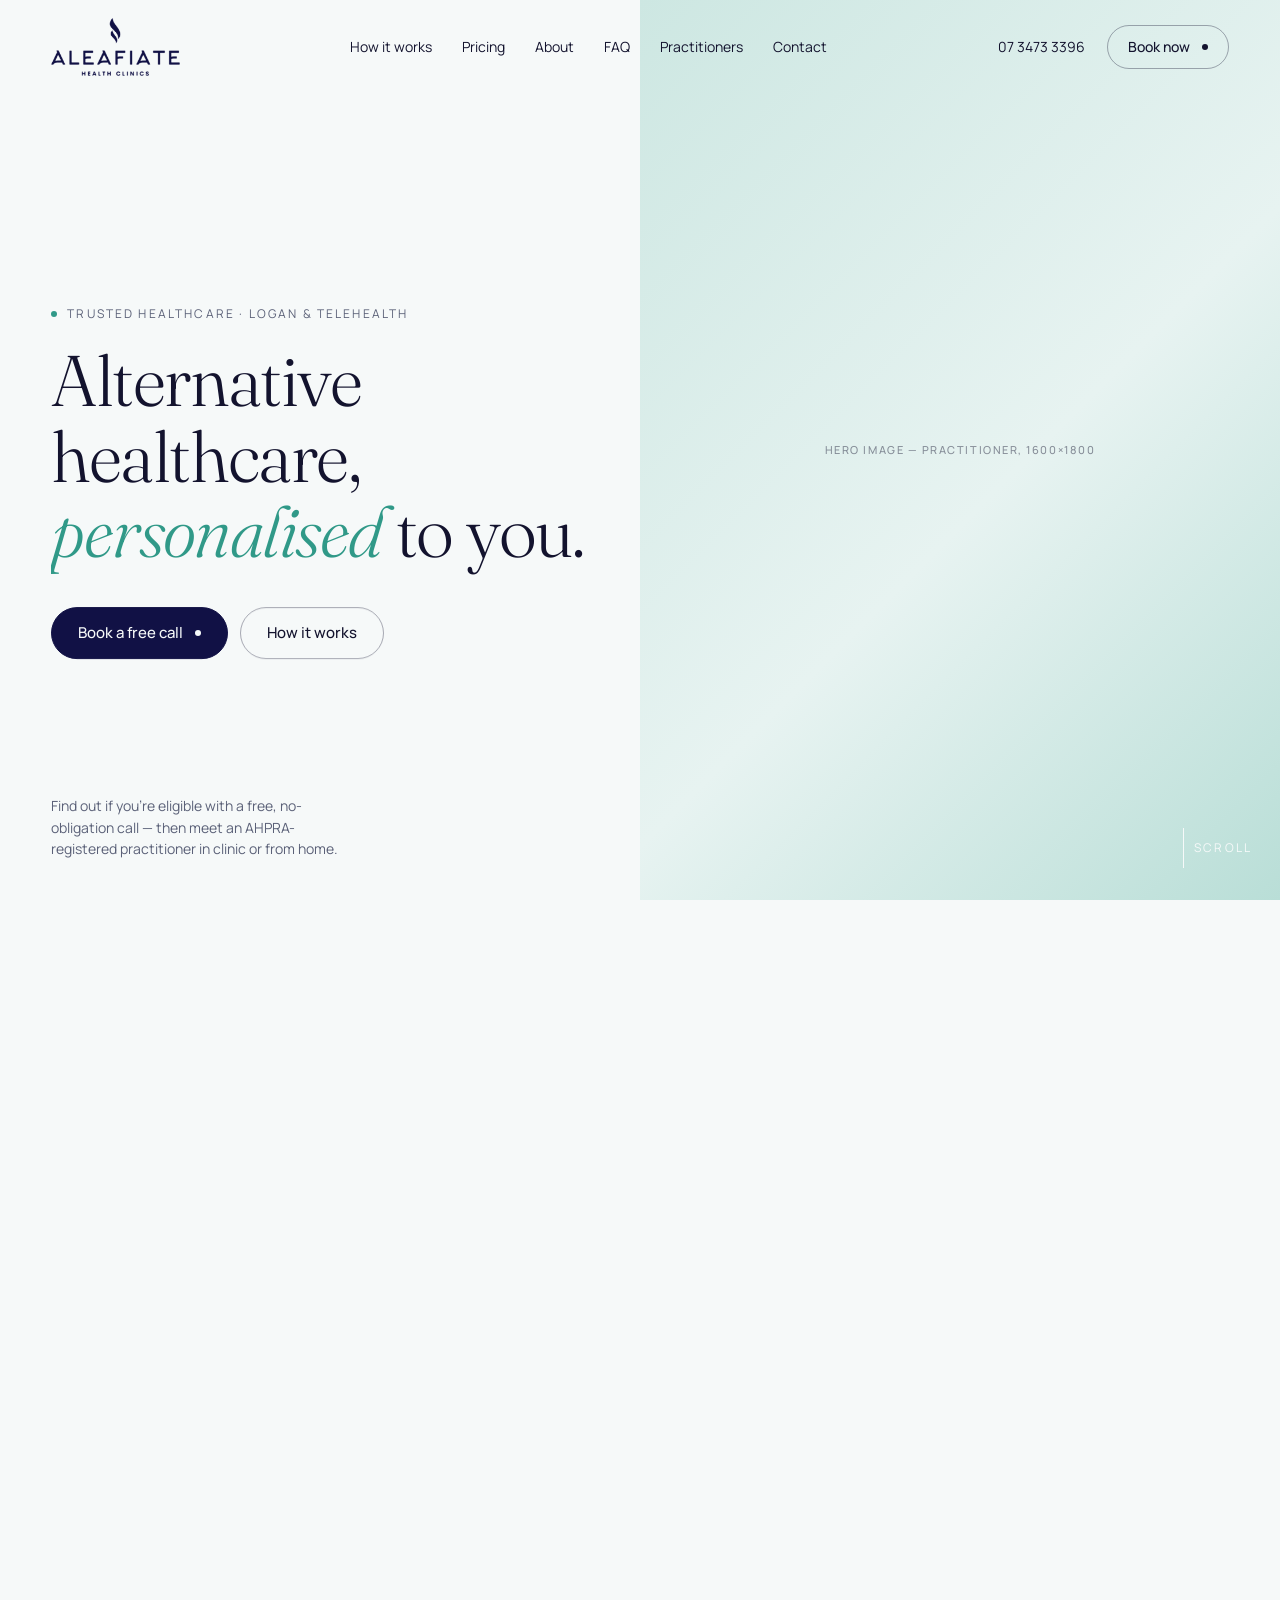
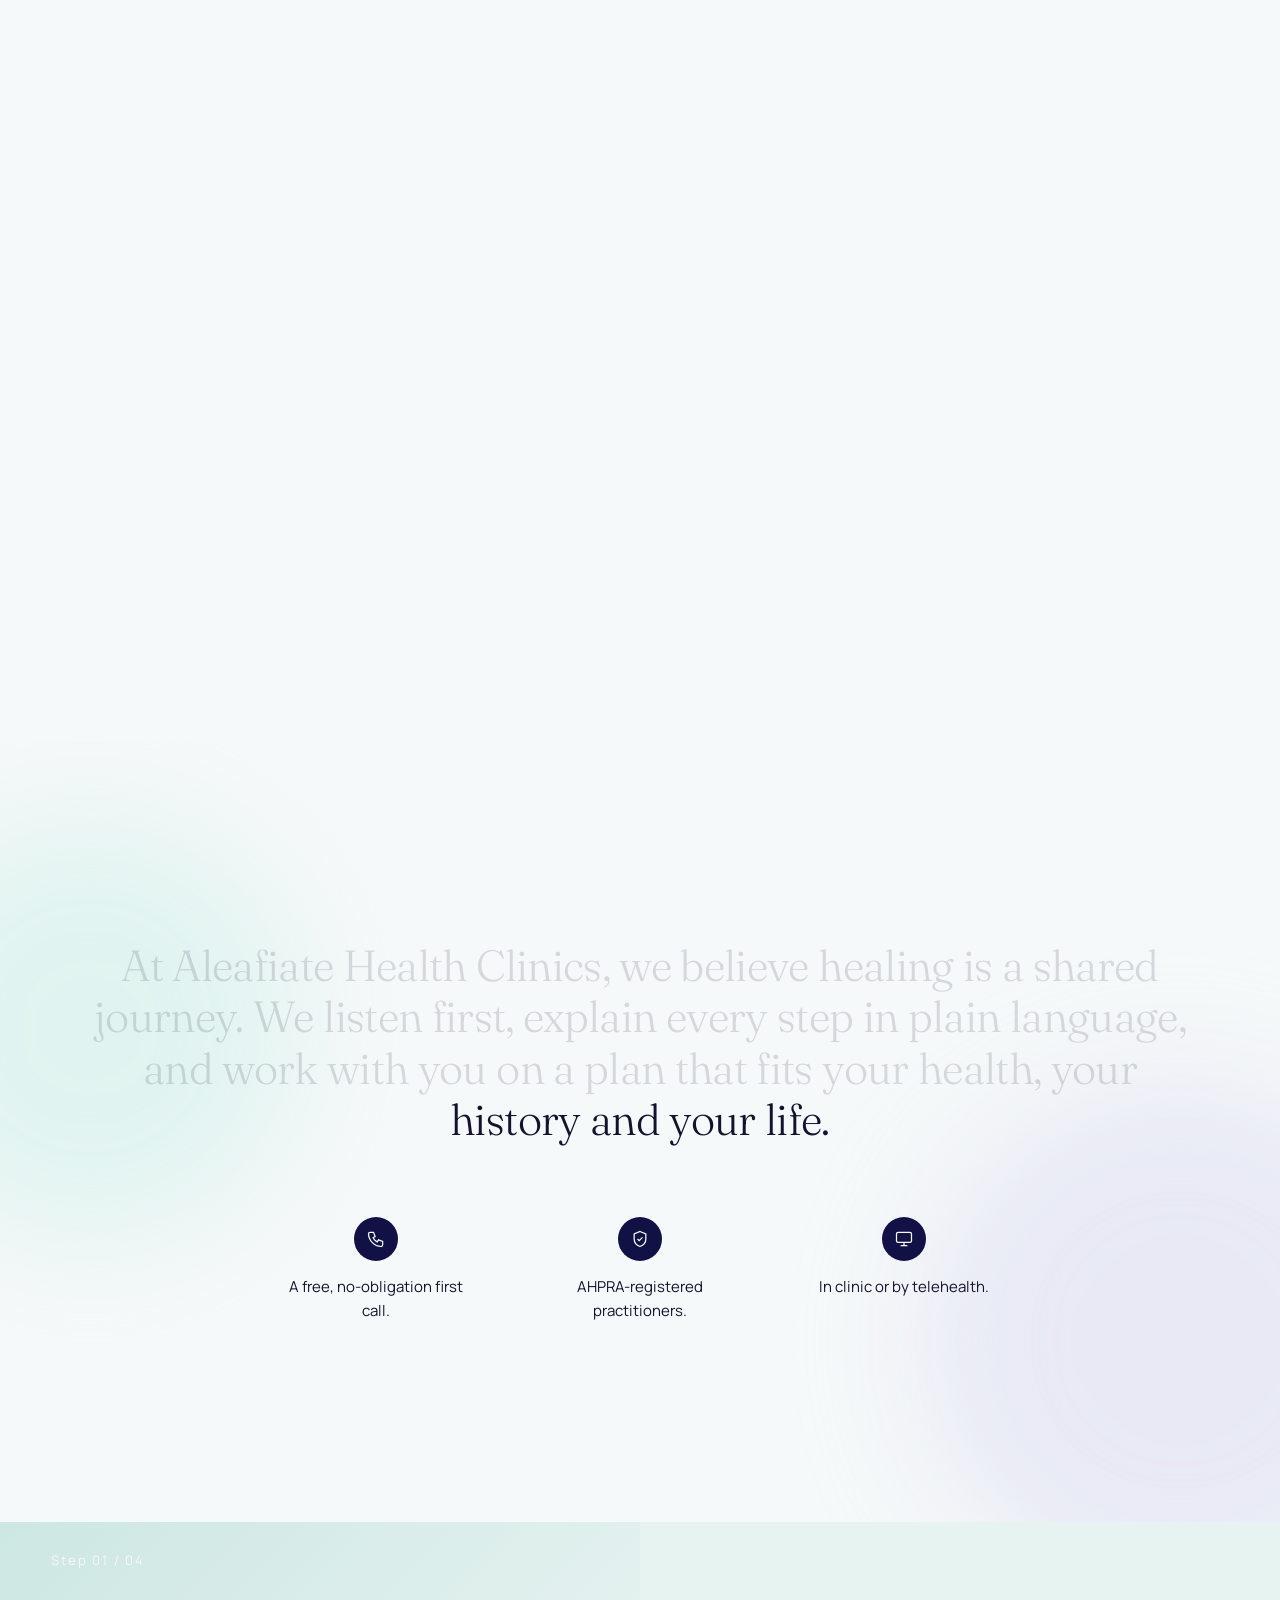
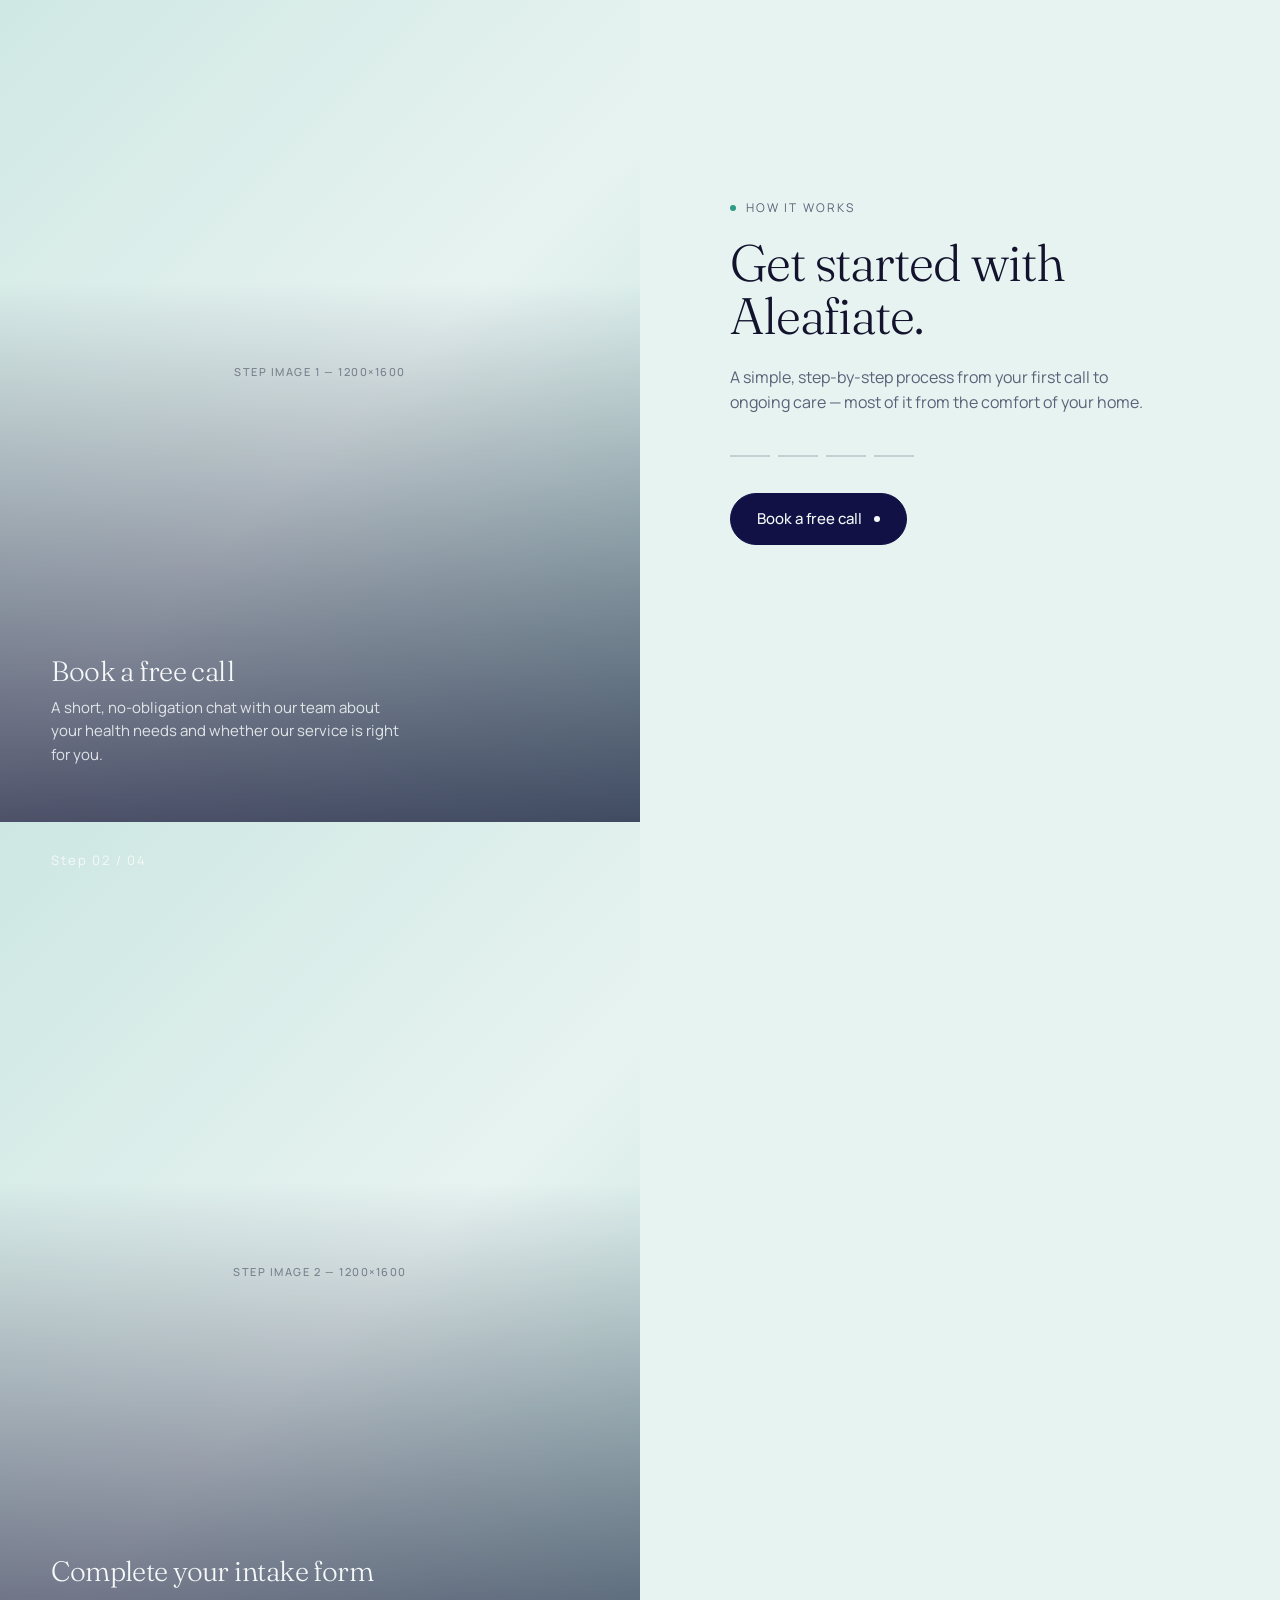
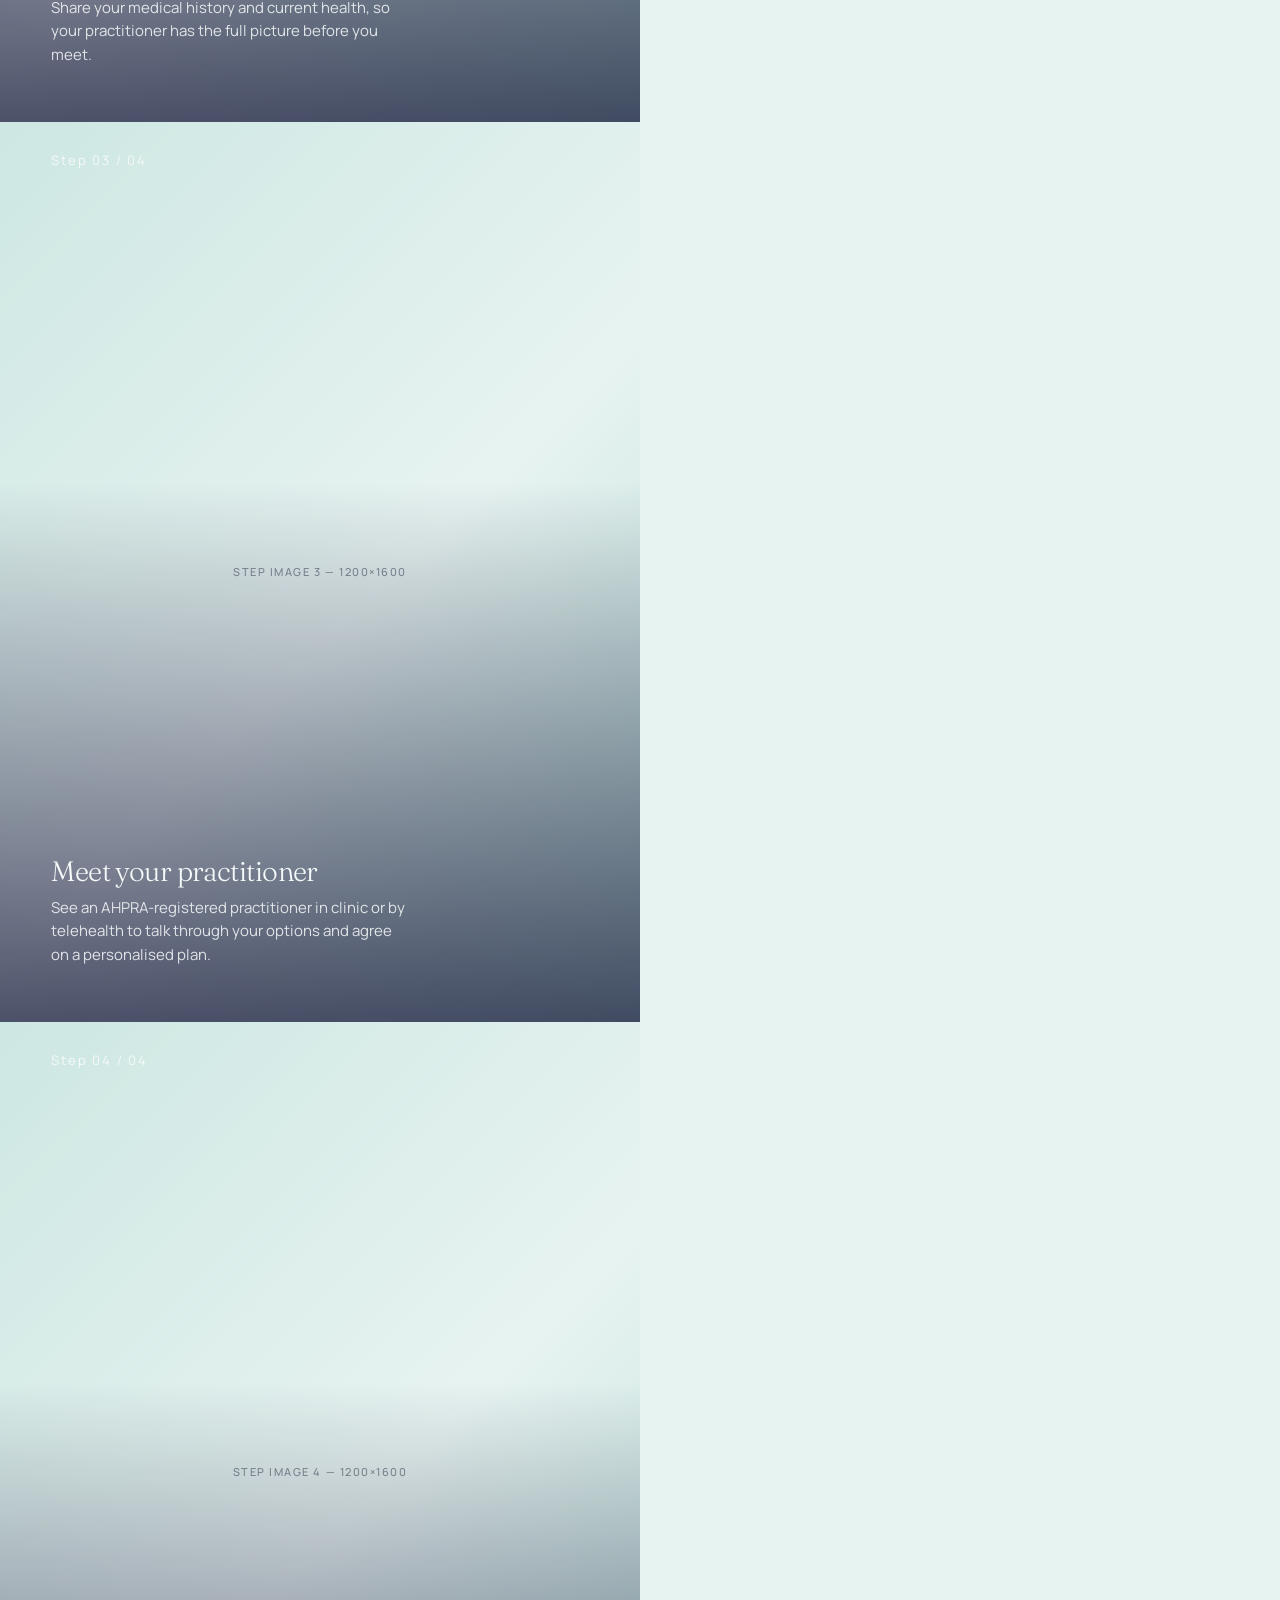
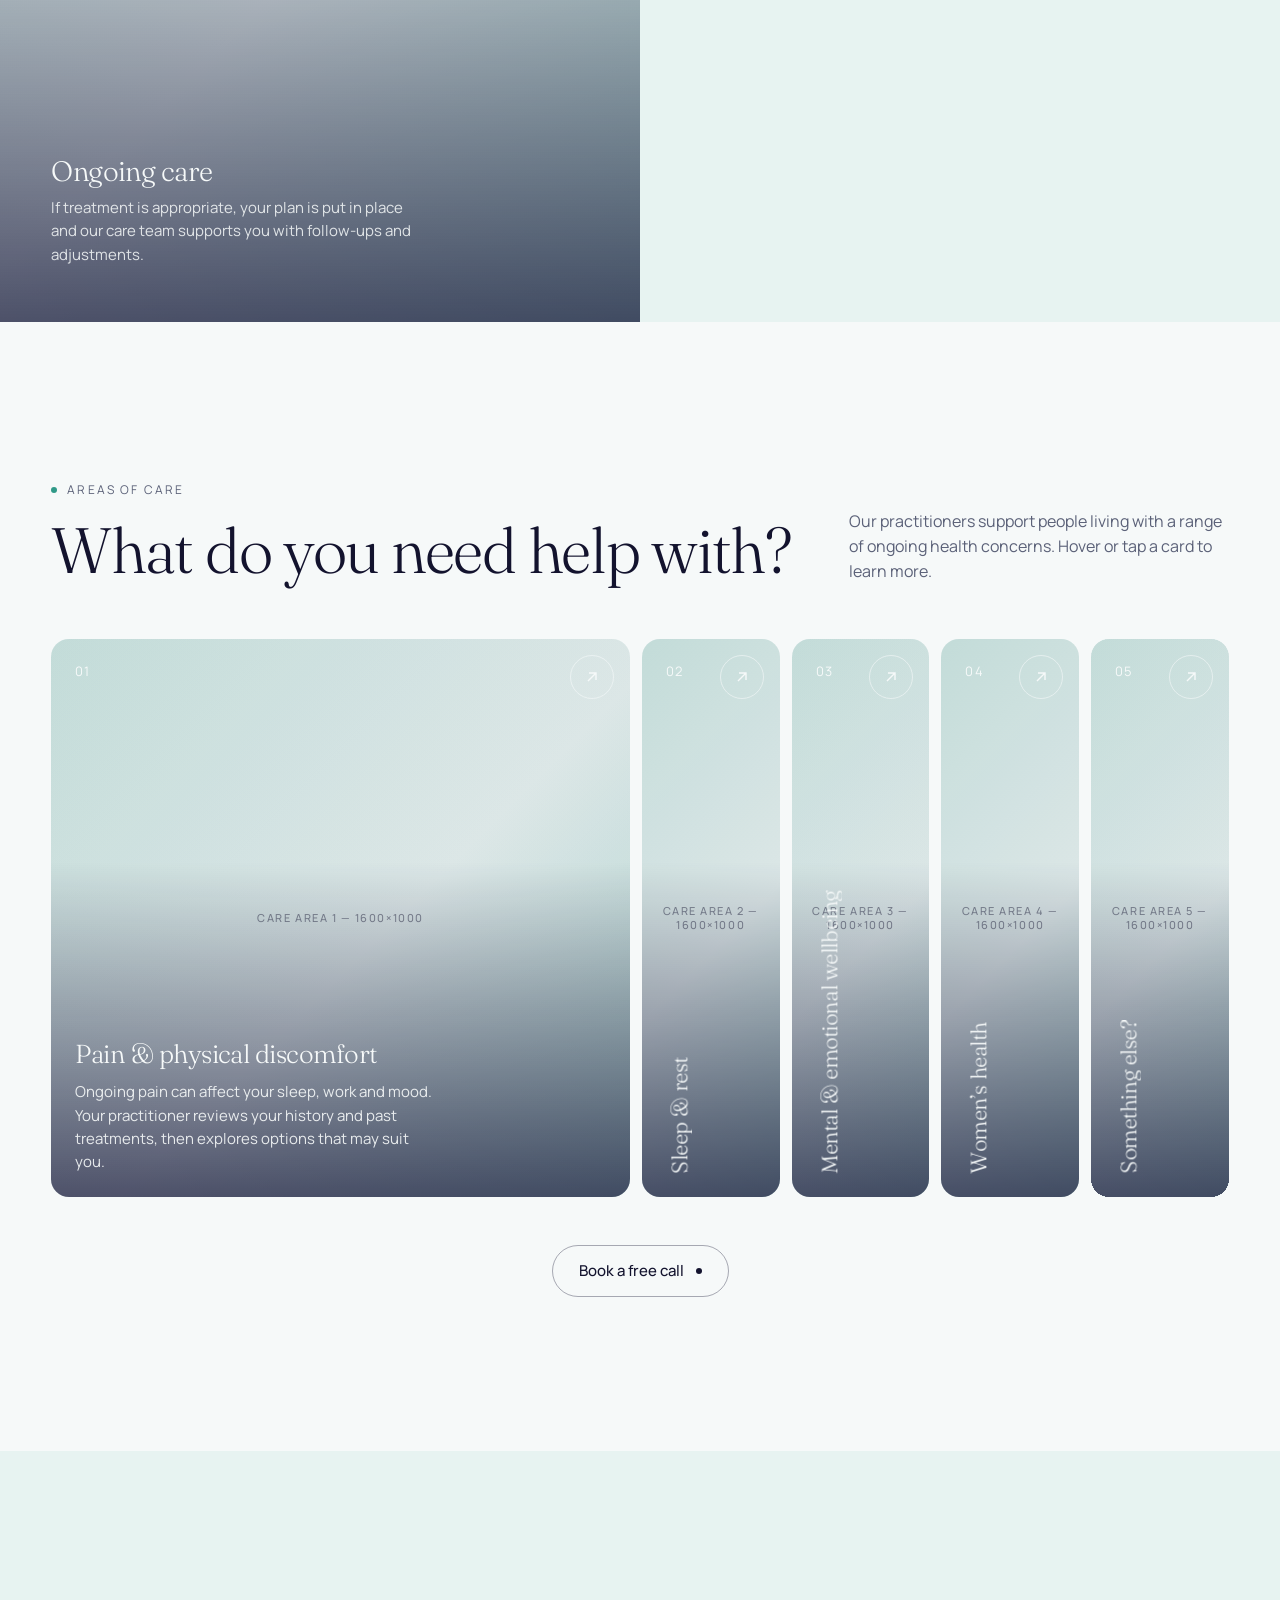
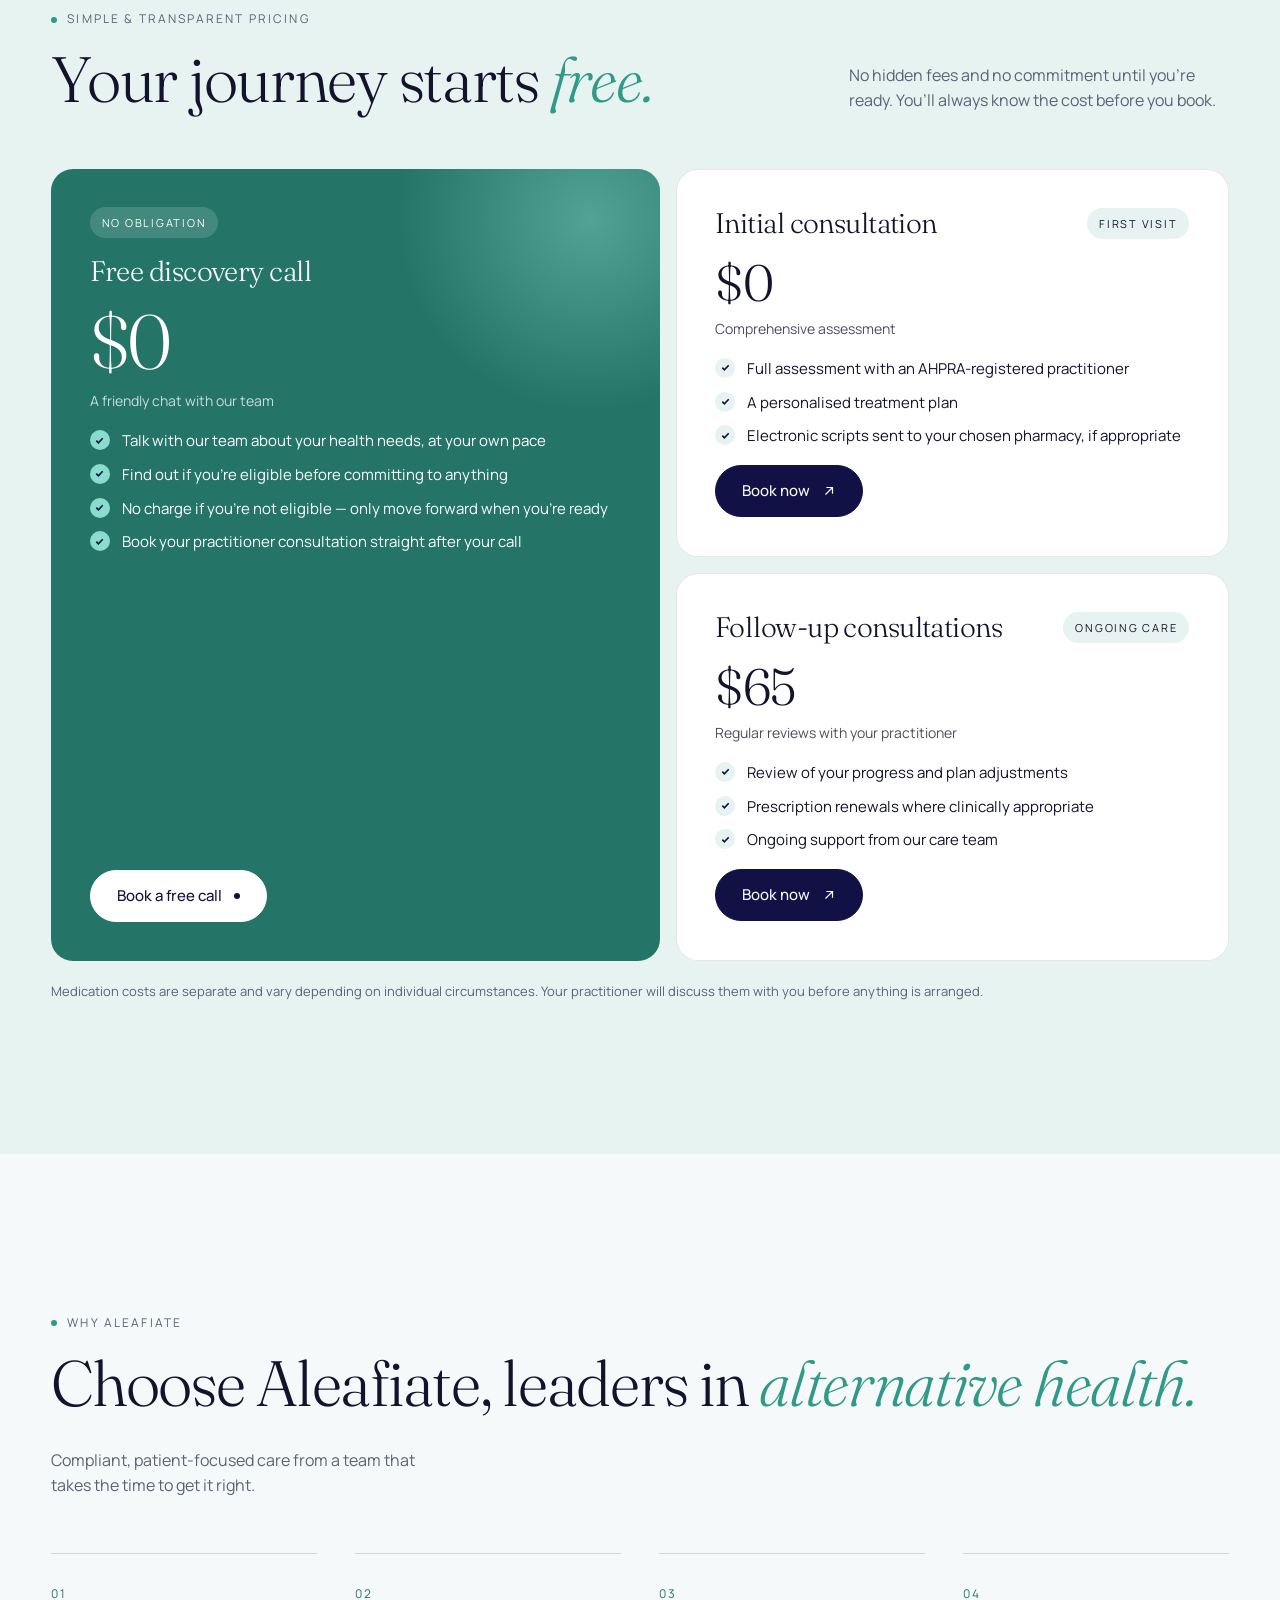
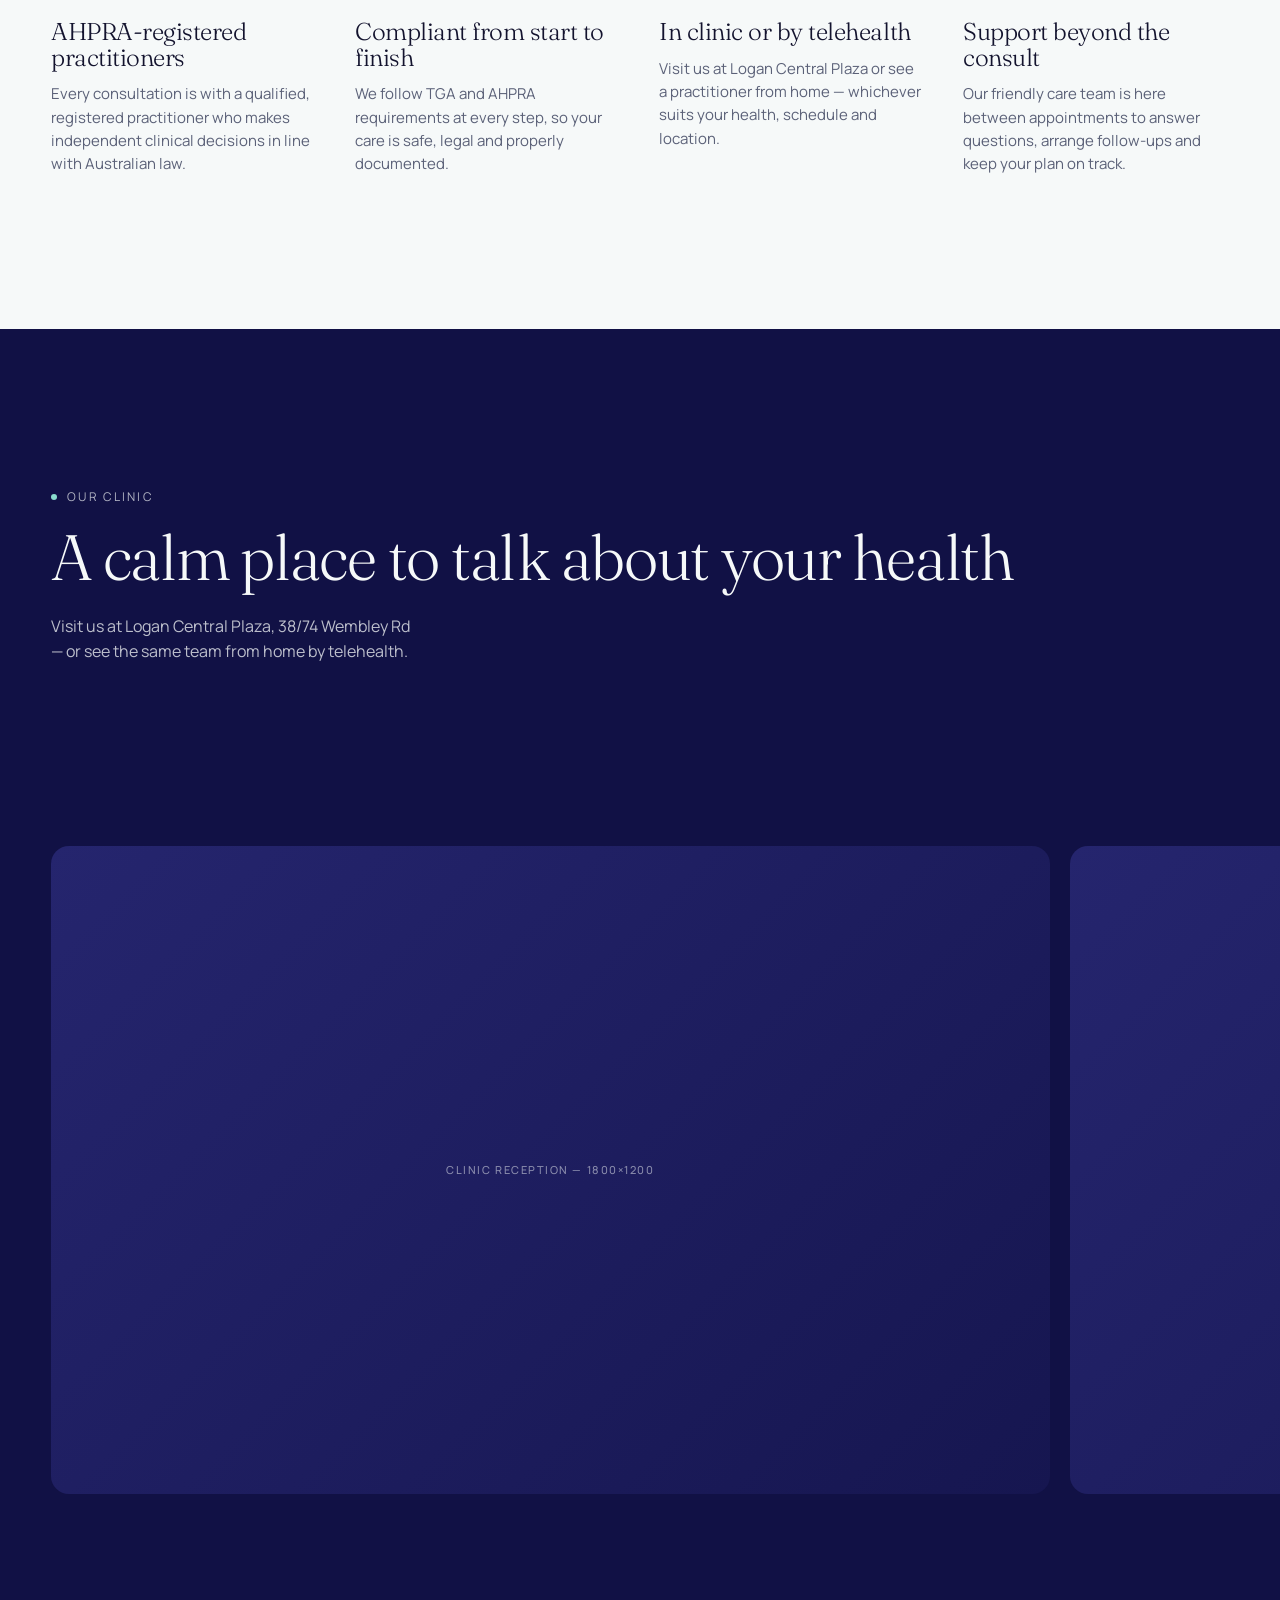
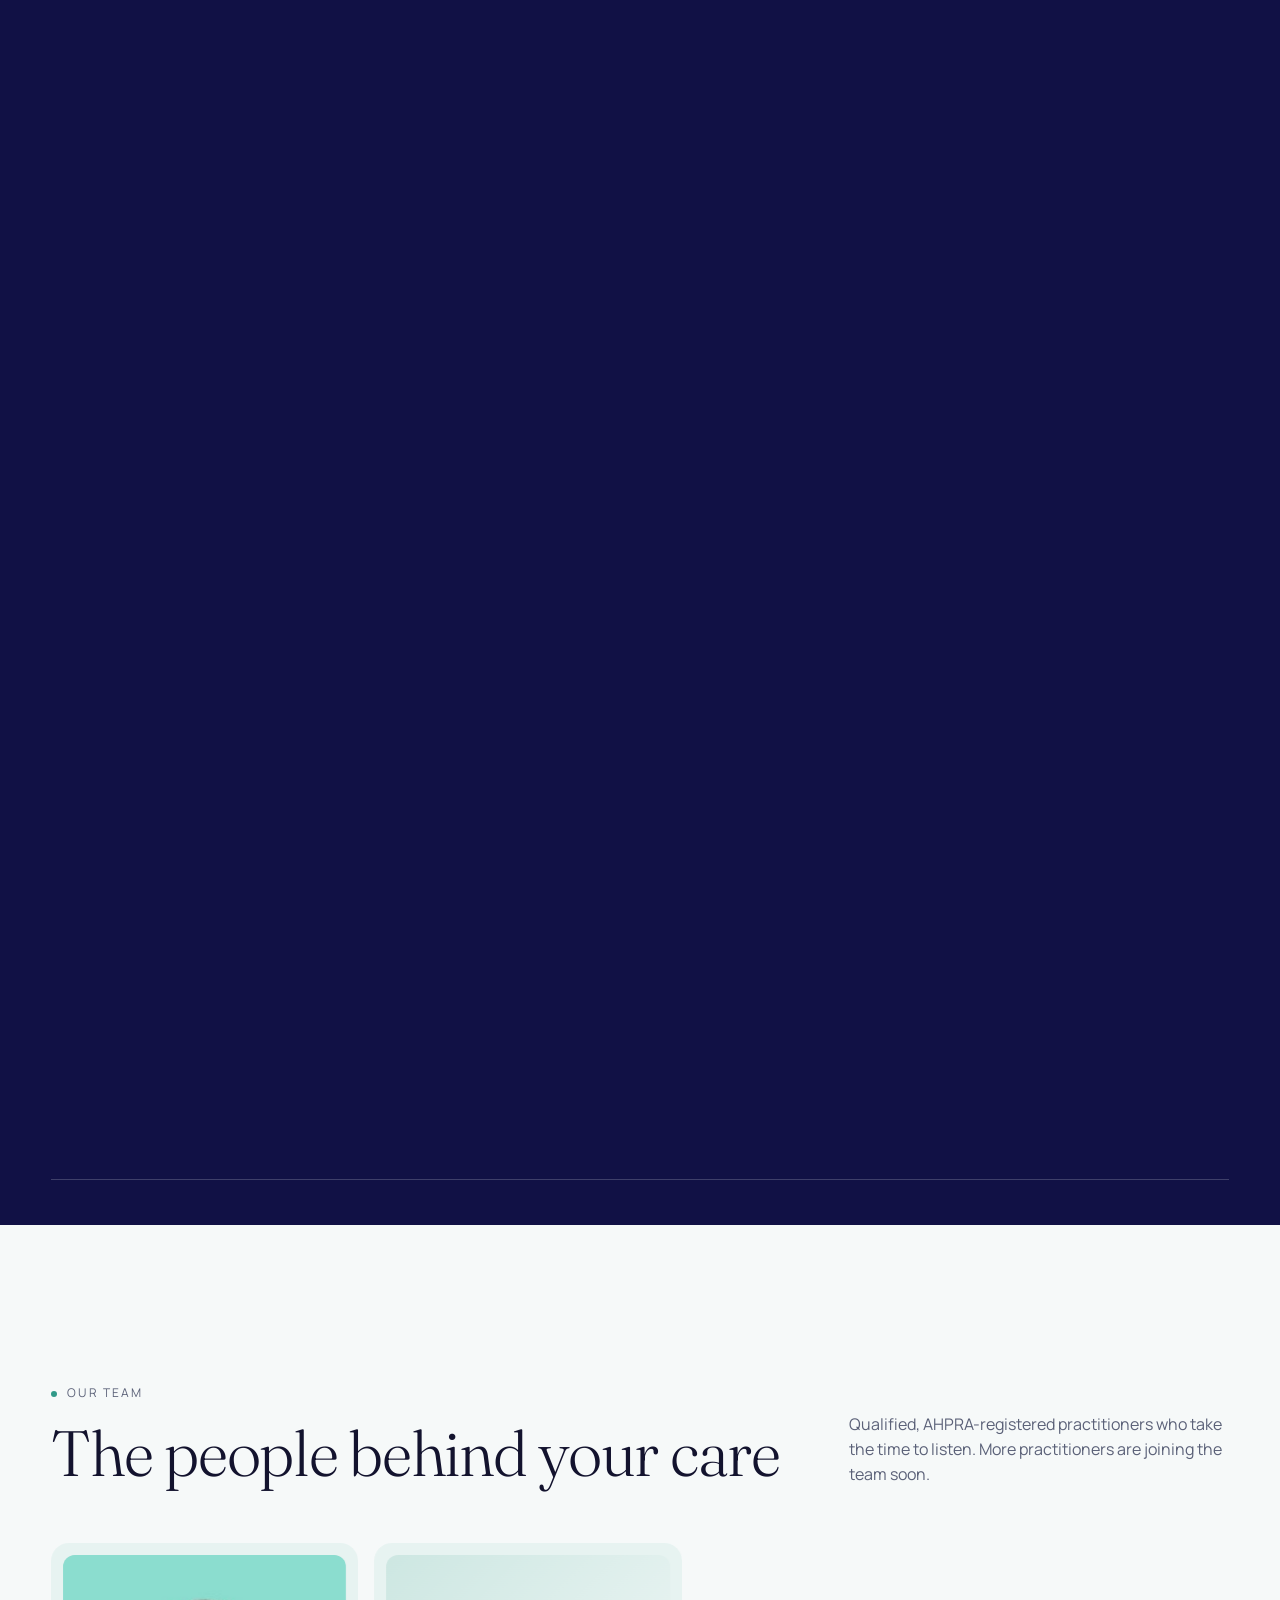
==== index.html @ 318537e9 "Practitioners page: Dr Frank Guerrera and Jeremy Chou - Real profiles with the clinic's bios, creden" ====
<!doctype html>
<html lang="en">
<head>
<meta charset="utf-8">
<meta name="viewport" content="width=device-width, initial-scale=1">
<title>Aleafiate Health Clinics — Alternative healthcare, personalised to you</title>
<meta name="description" content="Aleafiate Health Clinics, Logan Central: consultations with AHPRA-registered practitioners in clinic or by telehealth. Start with a free, no-obligation call on 07 3473 3396.">
<link rel="preconnect" href="https://fonts.googleapis.com">
<link rel="preconnect" href="https://fonts.gstatic.com" crossorigin>
<link href="https://fonts.googleapis.com/css2?family=Fraunces:opsz,wght@9..144,300;9..144,400&family=Manrope:wght@400;500;600&display=swap" rel="stylesheet">
<link rel="stylesheet" href="css/style.css">
</head>
<body>

<!-- ================= NAV ================= -->
<header class="nav" id="nav">
  <a href="index.html" class="logo" aria-label="Aleafiate Health Clinics home"><img src="images/brand/aleafiate-logo.png" alt="Aleafiate Health Clinics" width="180" height="81"></a>
  <nav class="nav__links" aria-label="Main">
    <a href="#how-it-works">How it works</a><a href="#pricing">Pricing</a><a href="about.html">About</a><a href="faq.html">FAQ</a><a href="practitioners.html">Practitioners</a><a href="contact.html">Contact</a>
  </nav>
  <div class="nav__right">
    <a href="tel:+61734733396" class="nav__phone">07 3473 3396</a>
    <a href="contact.html" class="btn btn--ghost" data-roll><span class="btn__fill"></span><span class="btn__label">Book now</span><span class="btn__dot"></span></a>
    <button class="nav__burger" aria-label="Open menu"><span></span><span></span></button>
  </div>
</header>
<div class="mobile-menu"><a href="index.html">Home</a><a href="#how-it-works">How it works</a><a href="#pricing">Pricing</a><a href="about.html">About</a><a href="faq.html">FAQ</a><a href="practitioners.html">Practitioners</a><a href="contact.html">Contact</a></div>

<main>
<!-- ================= 1. HERO — split, expands on scroll ================= -->
<section class="hero" id="hero">
  <div class="hero__content">
    <span class="eyebrow" data-up>Trusted healthcare · Logan &amp; telehealth</span>
    <h1 class="hero__title" data-lines>Alternative healthcare, <em>personalised</em> to you.</h1>
    <div class="hero__actions" data-up>
      <a href="tel:+61734733396" class="btn" data-roll><span class="btn__fill"></span><span class="btn__label">Book a free call</span><span class="btn__dot"></span></a>
      <a href="#how-it-works" class="btn btn--ghost" data-roll data-offset="0"><span class="btn__fill"></span><span class="btn__label">How it works</span></a>
    </div>
    <p class="hero__foot" data-up>Find out if you’re eligible with a free, no-obligation call — then meet an AHPRA-registered practitioner in clinic or from home.</p>
  </div>
  <div class="hero__media" data-hero-media>
    <div class="media" data-label="Hero image — practitioner, 1600×1800"><img src="" alt="" data-hero-img></div>
    <div class="hero__shade" data-hero-shade></div>
    <h2 class="hero__statement"><span data-hero-statement>Care that starts with a conversation.</span></h2>
    <div class="hero__scroll"><i></i>Scroll</div>
  </div>
</section>

<!-- ================= 2. WHY ALEAFIATE — word scrub ================= -->
<section class="intro">
  <div class="intro__orb intro__orb--a" data-speed="-0.2"></div>
  <div class="intro__orb intro__orb--b" data-speed="0.25"></div>
  <div class="container">
    <p class="intro__text" data-scrub-words>At Aleafiate Health Clinics, we believe healing is a shared journey. We listen first, explain every step in plain language, and work with you on a plan that fits your health, your history and your life.</p>
    <div class="intro__features" data-stagger>
      <div><div class="intro__icon"><svg viewBox="0 0 24 24" fill="none" stroke="currentColor" stroke-width="1.5"><path d="M5 4h4l2 5-2.5 1.5a11 11 0 0 0 5 5L15 13l5 2v4a2 2 0 0 1-2 2A16 16 0 0 1 3 6a2 2 0 0 1 2-2z"/></svg></div>A free, no-obligation first call.</div>
      <div><div class="intro__icon"><svg viewBox="0 0 24 24" fill="none" stroke="currentColor" stroke-width="1.5"><path d="M12 3l7 3v6c0 4.5-3 7.5-7 9-4-1.5-7-4.5-7-9V6z"/><path d="M9 12l2 2 4-4"/></svg></div>AHPRA-registered practitioners.</div>
      <div><div class="intro__icon"><svg viewBox="0 0 24 24" fill="none" stroke="currentColor" stroke-width="1.5"><rect x="3" y="4" width="18" height="12" rx="2"/><path d="M8 20h8M12 16v4"/></svg></div>In clinic or by telehealth.</div>
    </div>
  </div>
</section>

<!-- ================= 3. HOW IT WORKS — sticky split ================= -->
<section class="values" id="how-it-works">
  <div>
    <article class="value-card" data-value><span class="value-card__num">Step 01 / 04</span><div class="media" data-label="Step image 1 — 1200×1600"><img src="" alt=""></div><div class="value-card__cap"><h3>Book a free call</h3><p>A short, no-obligation chat with our team about your health needs and whether our service is right for you.</p></div></article>
    <article class="value-card" data-value><span class="value-card__num">Step 02 / 04</span><div class="media" data-label="Step image 2 — 1200×1600"><img src="" alt=""></div><div class="value-card__cap"><h3>Complete your intake form</h3><p>Share your medical history and current health, so your practitioner has the full picture before you meet.</p></div></article>
    <article class="value-card" data-value><span class="value-card__num">Step 03 / 04</span><div class="media" data-label="Step image 3 — 1200×1600"><img src="" alt=""></div><div class="value-card__cap"><h3>Meet your practitioner</h3><p>See an AHPRA-registered practitioner in clinic or by telehealth to talk through your options and agree on a personalised plan.</p></div></article>
    <article class="value-card" data-value><span class="value-card__num">Step 04 / 04</span><div class="media" data-label="Step image 4 — 1200×1600"><img src="" alt=""></div><div class="value-card__cap"><h3>Ongoing care</h3><p>If treatment is appropriate, your plan is put in place and our care team supports you with follow-ups and adjustments.</p></div></article>
  </div>
  <div class="values__sticky">
    <span class="eyebrow">How it works</span>
    <h2 data-words>Get started with Aleafiate.</h2>
    <p data-up>A simple, step-by-step process from your first call to ongoing care — most of it from the comfort of your home.</p>
    <div class="values__progress"><span><i></i></span><span><i></i></span><span><i></i></span><span><i></i></span></div>
    <div data-up style="margin-top:36px"><a href="tel:+61734733396" class="btn" data-roll><span class="btn__fill"></span><span class="btn__label">Book a free call</span><span class="btn__dot"></span></a></div>
  </div>
</section>

<!-- ================= 4. AREAS OF CARE — expanding cards ================= -->
<section class="section" id="help">
  <div class="container">
    <div class="section__head">
      <div><span class="eyebrow">Areas of care</span><h2 data-words>What do you need help with?</h2></div>
      <p data-up>Our practitioners support people living with a range of ongoing health concerns. Hover or tap a card to learn more.</p>
    </div>
    <div class="treatments__row" data-stagger>
      <article class="t-card is-active" data-hover>
        <div class="media" data-label="Care area 1 — 1600×1000"><img src="" alt=""></div>
        <span class="t-card__num">01</span>
        <span class="arrow-swap"><svg viewBox="0 0 16 16" fill="none" stroke="currentColor" stroke-width="1.4"><path d="M4 12L12 4M5 4h7v7"/></svg><svg viewBox="0 0 16 16" fill="none" stroke="currentColor" stroke-width="1.4"><path d="M4 12L12 4M5 4h7v7"/></svg></span>
        <div class="t-card__body"><h3 class="t-card__title"><span data-roll-text>Pain &amp; physical discomfort</span></h3><p class="t-card__desc">Ongoing pain can affect your sleep, work and mood. Your practitioner reviews your history and past treatments, then explores options that may suit you.</p></div>
      </article>
      <article class="t-card" data-hover>
        <div class="media" data-label="Care area 2 — 1600×1000"><img src="" alt=""></div>
        <span class="t-card__num">02</span>
        <span class="arrow-swap"><svg viewBox="0 0 16 16" fill="none" stroke="currentColor" stroke-width="1.4"><path d="M4 12L12 4M5 4h7v7"/></svg><svg viewBox="0 0 16 16" fill="none" stroke="currentColor" stroke-width="1.4"><path d="M4 12L12 4M5 4h7v7"/></svg></span>
        <div class="t-card__body"><h3 class="t-card__title"><span data-roll-text>Sleep &amp; rest</span></h3><p class="t-card__desc">Trouble falling or staying asleep takes a toll on everything else. We look at the full picture — health, habits and stress — before recommending anything.</p></div>
      </article>
      <article class="t-card" data-hover>
        <div class="media" data-label="Care area 3 — 1600×1000"><img src="" alt=""></div>
        <span class="t-card__num">03</span>
        <span class="arrow-swap"><svg viewBox="0 0 16 16" fill="none" stroke="currentColor" stroke-width="1.4"><path d="M4 12L12 4M5 4h7v7"/></svg><svg viewBox="0 0 16 16" fill="none" stroke="currentColor" stroke-width="1.4"><path d="M4 12L12 4M5 4h7v7"/></svg></span>
        <div class="t-card__body"><h3 class="t-card__title"><span data-roll-text>Mental &amp; emotional wellbeing</span></h3><p class="t-card__desc">Living with stress, anxiety or low mood? We offer a calm, non-judgemental space to talk through your experience and your options.</p></div>
      </article>
      <article class="t-card" data-hover>
        <div class="media" data-label="Care area 4 — 1600×1000"><img src="" alt=""></div>
        <span class="t-card__num">04</span>
        <span class="arrow-swap"><svg viewBox="0 0 16 16" fill="none" stroke="currentColor" stroke-width="1.4"><path d="M4 12L12 4M5 4h7v7"/></svg><svg viewBox="0 0 16 16" fill="none" stroke="currentColor" stroke-width="1.4"><path d="M4 12L12 4M5 4h7v7"/></svg></span>
        <div class="t-card__body"><h3 class="t-card__title"><span data-roll-text>Women’s health</span></h3><p class="t-card__desc">From menstrual pain to menopause, we take women’s health concerns seriously and plan care around your body and your stage of life.</p></div>
      </article>
      <article class="t-card" data-hover>
        <div class="media" data-label="Care area 5 — 1600×1000"><img src="" alt=""></div>
        <span class="t-card__num">05</span>
        <span class="arrow-swap"><svg viewBox="0 0 16 16" fill="none" stroke="currentColor" stroke-width="1.4"><path d="M4 12L12 4M5 4h7v7"/></svg><svg viewBox="0 0 16 16" fill="none" stroke="currentColor" stroke-width="1.4"><path d="M4 12L12 4M5 4h7v7"/></svg></span>
        <div class="t-card__body"><h3 class="t-card__title"><span data-roll-text>Something else?</span></h3><p class="t-card__desc">Not sure whether we can help? Book a free call and our team will talk it through with you — there’s no obligation.</p></div>
      </article>
    </div>
    <div class="btn-row"><a href="tel:+61734733396" class="btn btn--ghost" data-roll><span class="btn__fill"></span><span class="btn__label">Book a free call</span><span class="btn__dot"></span></a></div>
  </div>
</section>

<!-- ================= 5. PRICING ================= -->
<section class="section" id="pricing" style="background:var(--sand)">
  <div class="container">
    <div class="section__head">
      <div><span class="eyebrow">Simple &amp; transparent pricing</span><h2 data-words>Your journey starts <em style="font-style:italic;color:var(--moss-2)">free.</em></h2></div>
      <p data-up>No hidden fees and no commitment until you’re ready. You’ll always know the cost before you book.</p>
    </div>
    <div class="pricing" data-stagger>
      <article class="plan plan--feature">
        <span class="plan__orb" aria-hidden="true"></span>
        <span class="plan__tag">No obligation</span>
        <h3>Free discovery call</h3>
        <div class="plan__price">$0</div>
        <p class="plan__meta">A friendly chat with our team</p>
        <ul>
          <li>Talk with our team about your health needs, at your own pace</li>
          <li>Find out if you’re eligible before committing to anything</li>
          <li>No charge if you’re not eligible — only move forward when you’re ready</li>
          <li>Book your practitioner consultation straight after your call</li>
        </ul>
        <a href="tel:+61734733396" class="btn" data-roll><span class="btn__fill"></span><span class="btn__label">Book a free call</span><span class="btn__dot"></span></a>
      </article>
      <article class="plan">
        <div class="plan__head"><h3>Initial consultation</h3><span class="plan__tag">First visit</span></div>
        <div class="plan__price">$0</div>
        <p class="plan__meta">Comprehensive assessment</p>
        <ul>
          <li>Full assessment with an AHPRA-registered practitioner</li>
          <li>A personalised treatment plan</li>
          <li>Electronic scripts sent to your chosen pharmacy, if appropriate</li>
        </ul>
        <a href="contact.html" class="btn" data-roll><span class="btn__fill"></span><span class="btn__label">Book now</span><svg class="btn__arrow" viewBox="0 0 16 16" fill="none" stroke="currentColor" stroke-width="1.4"><path d="M4 12L12 4M5 4h7v7"/></svg></a>
      </article>
      <article class="plan">
        <div class="plan__head"><h3>Follow-up consultations</h3><span class="plan__tag">Ongoing care</span></div>
        <div class="plan__price">$<span data-count="65">65</span></div>
        <p class="plan__meta">Regular reviews with your practitioner</p>
        <ul>
          <li>Review of your progress and plan adjustments</li>
          <li>Prescription renewals where clinically appropriate</li>
          <li>Ongoing support from our care team</li>
        </ul>
        <a href="contact.html" class="btn" data-roll><span class="btn__fill"></span><span class="btn__label">Book now</span><svg class="btn__arrow" viewBox="0 0 16 16" fill="none" stroke="currentColor" stroke-width="1.4"><path d="M4 12L12 4M5 4h7v7"/></svg></a>
      </article>
    </div>
    <p class="pricing__note" data-up>Medication costs are separate and vary depending on individual circumstances. Your practitioner will discuss them with you before anything is arranged.</p>
  </div>
</section>

<!-- ================= 6. WHY CHOOSE ALEAFIATE ================= -->
<section class="section">
  <div class="container">
    <div class="section__head">
      <div><span class="eyebrow">Why Aleafiate</span><h2 data-words>Choose Aleafiate, leaders in <em style="font-style:italic;color:var(--moss-2)">alternative health.</em></h2></div>
      <p data-up>Compliant, patient-focused care from a team that takes the time to get it right.</p>
    </div>
    <div class="reasons" data-stagger><div class="reason"><span>01</span><h3>AHPRA-registered practitioners</h3><p>Every consultation is with a qualified, registered practitioner who makes independent clinical decisions in line with Australian law.</p></div><div class="reason"><span>02</span><h3>Compliant from start to finish</h3><p>We follow TGA and AHPRA requirements at every step, so your care is safe, legal and properly documented.</p></div><div class="reason"><span>03</span><h3>In clinic or by telehealth</h3><p>Visit us at Logan Central Plaza or see a practitioner from home — whichever suits your health, schedule and location.</p></div><div class="reason"><span>04</span><h3>Support beyond the consult</h3><p>Our friendly care team is here between appointments to answer questions, arrange follow-ups and keep your plan on track.</p></div></div>
  </div>
</section>

<!-- ================= 7. THE CLINIC — horizontal, last image zooms ================= -->
<section class="space">
  <div class="container space__head">
    <div><span class="eyebrow">Our clinic</span><h2 data-words>A calm place to talk about your health</h2></div>
    <p data-up>Visit us at Logan Central Plaza, 38/74 Wembley Rd — or see the same team from home by telehealth.</p>
  </div>
  <div class="space__pin">
    <div class="space__track" data-h-track>
      <div class="space__item"><div class="media media--dark" data-label="Clinic reception — 1800×1200"><img src="" alt=""></div></div>
      <div class="space__item"><div class="media media--dark" data-label="Consultation room — 1800×1200"><img src="" alt=""></div></div>
      <div class="space__item"><div class="media media--dark" data-label="Telehealth consult — 1800×1200"><img src="" alt=""></div></div>
      <div class="space__item space__item--final">
        <div class="media media--dark" data-label="Clinic wide shot — 2400×1600"><img src="" alt=""></div>
        <div class="space__overlay"></div>
        <h3 class="space__quote"><span data-space-quote>Leading the way in holistic healthcare in Australia.</span></h3>
      </div>
    </div>
    <div class="space__bar"><i data-h-bar></i></div>
  </div>
</section>

<!-- ================= 8. PRACTITIONERS — draggable ================= -->
<section class="section team">
  <div class="container">
    <div class="section__head">
      <div><span class="eyebrow">Our team</span><h2 data-words>The people behind your care</h2></div>
      <p data-up>Qualified, AHPRA-registered practitioners who take the time to listen. More practitioners are joining the team soon.</p>
    </div>
  </div>
  <div class="team__viewport" data-team-viewport>
    <div class="team__track" data-team-track>
      <a href="practitioners.html" class="member" data-hover><div class="media" data-label="Dr Frank Guerrera"><img src="images/team/dr-frank-guerrera.jpg" alt="Portrait of Dr Frank Guerrera"></div><div class="member__meta"><div><h3><span data-roll-text>Dr Frank Guerrera</span></h3><p>General Practitioner · MBBS FRACGP</p></div><span class="member__dot"></span></div></a>
      <a href="practitioners.html" class="member" data-hover><div class="media" data-label="Jeremy Chou — portrait 900×1200"><img src="" alt=""></div><div class="member__meta"><div><h3><span data-roll-text>Jeremy Chou</span></h3><p>Nurse Practitioner · NP MMH BN BPsychSc</p></div><span class="member__dot"></span></div></a>
    </div>
  </div>
  <div class="btn-row"><a href="practitioners.html" class="btn" data-roll><span class="btn__fill"></span><span class="btn__label">Meet our prescribing practitioners</span><span class="btn__dot"></span></a></div>
</section>

<!-- ================= 9. TESTIMONIALS — Google reviews slider ================= -->
<section class="section voices" id="reviews">
  <div class="container voices__grid">
    <div>
      <div class="voices__head">
        <div><span class="eyebrow">Testimonials</span><h2 data-words>Trusted by Australians for their <em style="font-style:italic;color:var(--moss-2)">alternative healthcare.</em></h2></div>
        <div class="voices__controls">
          <button class="round-btn" data-dir="prev" data-voices-prev aria-label="Previous"><svg viewBox="0 0 16 16" fill="none" stroke="currentColor" stroke-width="1.4"><path d="M10 3L5 8l5 5"/></svg></button>
          <button class="round-btn" data-dir="next" data-voices-next aria-label="Next"><svg viewBox="0 0 16 16" fill="none" stroke="currentColor" stroke-width="1.4"><path d="M6 3l5 5-5 5"/></svg></button>
        </div>
      </div>
      <div class="voices__mask" data-up>
        <div class="voices__track" data-voices-track>
          <div class="quote"><div><span class="quote__stars" aria-label="5 out of 5 stars">★★★★★</span><p>Amazing customer service. Tianna (practice manager) was so nice. She went above &amp; beyond to help me over the past 2 weeks, &amp;…</p></div><div class="quote__who"><span class="quote__avatar" aria-hidden="true">C</span><div><b>Charmaine Maguire</b><span class="quote__src"><svg viewBox="0 0 24 24"><path fill="#4285F4" d="M23.5 12.3c0-.8-.1-1.6-.2-2.3H12v4.4h6.5a5.6 5.6 0 0 1-2.4 3.6v3h3.9c2.2-2.1 3.5-5.1 3.5-8.7z"/><path fill="#34A853" d="M12 24c3.2 0 6-1.1 7.9-2.9l-3.9-3c-1.1.7-2.4 1.2-4 1.2-3.1 0-5.7-2.1-6.7-4.9h-4v3.1A12 12 0 0 0 12 24z"/><path fill="#FBBC05" d="M5.3 14.4a7.2 7.2 0 0 1 0-4.7V6.6h-4a12 12 0 0 0 0 10.9l4-3.1z"/><path fill="#EA4335" d="M12 4.8c1.8 0 3.3.6 4.6 1.8l3.4-3.4A12 12 0 0 0 1.3 6.6l4 3.1C6.3 6.9 8.9 4.8 12 4.8z"/></svg>Google review</span></div></div></div>
          <div class="quote"><div><span class="quote__stars" aria-label="5 out of 5 stars">★★★★★</span><p>I had such a wonderful experience at Aleafiate. From the moment I walked into the clinic, I was made to feel genuinely welcome and at ease. The…</p></div><div class="quote__who"><span class="quote__avatar" aria-hidden="true">S</span><div><b>Sasha Logsdale</b><span class="quote__src"><svg viewBox="0 0 24 24"><path fill="#4285F4" d="M23.5 12.3c0-.8-.1-1.6-.2-2.3H12v4.4h6.5a5.6 5.6 0 0 1-2.4 3.6v3h3.9c2.2-2.1 3.5-5.1 3.5-8.7z"/><path fill="#34A853" d="M12 24c3.2 0 6-1.1 7.9-2.9l-3.9-3c-1.1.7-2.4 1.2-4 1.2-3.1 0-5.7-2.1-6.7-4.9h-4v3.1A12 12 0 0 0 12 24z"/><path fill="#FBBC05" d="M5.3 14.4a7.2 7.2 0 0 1 0-4.7V6.6h-4a12 12 0 0 0 0 10.9l4-3.1z"/><path fill="#EA4335" d="M12 4.8c1.8 0 3.3.6 4.6 1.8l3.4-3.4A12 12 0 0 0 1.3 6.6l4 3.1C6.3 6.9 8.9 4.8 12 4.8z"/></svg>Google review</span></div></div></div>
          <div class="quote"><div><span class="quote__stars" aria-label="5 out of 5 stars">★★★★★</span><p>Spoke to P from reception on the phone this morning, her customer service is amazing and she really went out of her way to try solve a…</p></div><div class="quote__who"><span class="quote__avatar" aria-hidden="true">R</span><div><b>Ricchi Ciarrocchi</b><span class="quote__src"><svg viewBox="0 0 24 24"><path fill="#4285F4" d="M23.5 12.3c0-.8-.1-1.6-.2-2.3H12v4.4h6.5a5.6 5.6 0 0 1-2.4 3.6v3h3.9c2.2-2.1 3.5-5.1 3.5-8.7z"/><path fill="#34A853" d="M12 24c3.2 0 6-1.1 7.9-2.9l-3.9-3c-1.1.7-2.4 1.2-4 1.2-3.1 0-5.7-2.1-6.7-4.9h-4v3.1A12 12 0 0 0 12 24z"/><path fill="#FBBC05" d="M5.3 14.4a7.2 7.2 0 0 1 0-4.7V6.6h-4a12 12 0 0 0 0 10.9l4-3.1z"/><path fill="#EA4335" d="M12 4.8c1.8 0 3.3.6 4.6 1.8l3.4-3.4A12 12 0 0 0 1.3 6.6l4 3.1C6.3 6.9 8.9 4.8 12 4.8z"/></svg>Google review</span></div></div></div>
          <div class="quote"><div><span class="quote__stars" aria-label="5 out of 5 stars">★★★★★</span><p>Very helpful and efficient in responding to my enquiries..</p></div><div class="quote__who"><span class="quote__avatar" aria-hidden="true">A</span><div><b>Anna Jeffries</b><span class="quote__src"><svg viewBox="0 0 24 24"><path fill="#4285F4" d="M23.5 12.3c0-.8-.1-1.6-.2-2.3H12v4.4h6.5a5.6 5.6 0 0 1-2.4 3.6v3h3.9c2.2-2.1 3.5-5.1 3.5-8.7z"/><path fill="#34A853" d="M12 24c3.2 0 6-1.1 7.9-2.9l-3.9-3c-1.1.7-2.4 1.2-4 1.2-3.1 0-5.7-2.1-6.7-4.9h-4v3.1A12 12 0 0 0 12 24z"/><path fill="#FBBC05" d="M5.3 14.4a7.2 7.2 0 0 1 0-4.7V6.6h-4a12 12 0 0 0 0 10.9l4-3.1z"/><path fill="#EA4335" d="M12 4.8c1.8 0 3.3.6 4.6 1.8l3.4-3.4A12 12 0 0 0 1.3 6.6l4 3.1C6.3 6.9 8.9 4.8 12 4.8z"/></svg>Google review</span></div></div></div>
        </div>
      </div>
      <div class="voices__dots" data-voices-dots></div>
    </div>
    <aside class="voices__side" data-up>
      <div class="media" data-settle data-label="Side image — clinic team, 900×1200"><img src="" alt=""></div>
      <div class="rating"><div class="rating__stars" style="font-size:22px">★★★★★</div><p>Five-star reviews from our patients on Google</p><a href="#" class="btn" data-roll><span class="btn__fill"></span><span class="btn__label">Review us on Google</span><svg class="btn__arrow" viewBox="0 0 16 16" fill="none" stroke="currentColor" stroke-width="1.4"><path d="M4 12L12 4M5 4h7v7"/></svg></a></div>
    </aside>
  </div>
</section>

<!-- ================= 10. FAQ ================= -->
<section class="section">
  <div class="container split2">
    <div>
      <span class="eyebrow">Common questions</span>
      <h2 data-words>Frequently asked questions</h2>
      <p data-up>Quick answers to what people ask us most. There’s more on our FAQ page, or call us on 07 3473 3396.</p>
      <div data-up><a href="faq.html" class="btn btn--ghost" data-roll><span class="btn__fill"></span><span class="btn__label">All questions</span><svg class="btn__arrow" viewBox="0 0 16 16" fill="none" stroke="currentColor" stroke-width="1.4"><path d="M4 12L12 4M5 4h7v7"/></svg></a></div>
    </div>
    <div class="acc" data-accordion data-stagger>
        <div class="acc__item"><button class="acc__q"><span class="acc__num">01</span><span>Are Aleafiate Health Clinics practitioners qualified?</span><span class="acc__icon" aria-hidden="true"></span></button><div class="acc__a"><div class="acc__inner"><p>Yes. All of our practitioners are qualified health professionals registered with AHPRA (the Australian Health Practitioner Regulation Agency). Every prescribing decision is made independently, in line with Australian law.</p></div></div></div>
        <div class="acc__item"><button class="acc__q"><span class="acc__num">02</span><span>How quickly are prescriptions and approvals processed?</span><span class="acc__icon" aria-hidden="true"></span></button><div class="acc__a"><div class="acc__inner"><p>After your consultation, prescriptions are sent directly to your chosen pharmacy within 12–24 hours, along with any required TGA approvals. Our team keeps you updated if anything else is needed.</p></div></div></div>
        <div class="acc__item"><button class="acc__q"><span class="acc__num">03</span><span>Does Aleafiate offer face-to-face and telehealth consultations?</span><span class="acc__icon" aria-hidden="true"></span></button><div class="acc__a"><div class="acc__inner"><p>Yes. You can see a practitioner in person at our clinic in Logan Central Plaza, or from home by telehealth — whichever suits you best.</p></div></div></div>
    </div>
  </div>
</section>

<!-- ================= 11. CTA — headline → image grows → card ================= -->
<section class="cta" id="contact">
  <h2 class="cta__headline"><span data-letters>Leading the way in holistic healthcare.</span></h2>
  <div class="cta__image"><div class="media" data-label="CTA background — 2400×1600"><img src="" alt="" data-cta-img></div></div>
  <div class="cta__card-wrap">
    <div class="cta__card">
      <div class="media" data-label="Card image — 700×800"><img src="" alt=""></div>
      <div class="cta__card-body">
        <div><h3>Start with a free call</h3><p>A no-obligation chat with our team to see whether Aleafiate is right for you. Call 07 3473 3396, Monday to Friday, 9 am – 5 pm.</p></div>
        <div style="display:flex;gap:10px;flex-wrap:wrap"><a href="tel:+61734733396" class="btn" data-roll><span class="btn__fill"></span><span class="btn__label">Book a free call</span><span class="btn__dot"></span></a><a href="contact.html" class="btn btn--ghost" data-roll><span class="btn__fill"></span><span class="btn__label">Book now</span><svg class="btn__arrow" viewBox="0 0 16 16" fill="none" stroke="currentColor" stroke-width="1.4"><path d="M4 12L12 4M5 4h7v7"/></svg></a></div>
      </div>
    </div>
  </div>
</section>
</main>

<!-- ================= FOOTER ================= -->
<footer class="footer">
  <div class="container">
    <div class="footer__top">
      <div class="footer__brand">
        <a href="index.html" class="footer__logo"><img src="images/brand/aleafiate-logo-white.png" alt="Aleafiate Health Clinics" width="170" height="77" loading="lazy"></a>
        <p>Providing compliant, patient-focused care with streamlined consultations and fast approvals — supporting your wellness journey every step of the way.</p>
        <div class="socials">
          <a href="#" aria-label="Aleafiate on LinkedIn"><svg viewBox="0 0 24 24" fill="currentColor"><path d="M6.5 8.5h-3V20h3V8.5zM5 3.5a1.75 1.75 0 1 0 0 3.5 1.75 1.75 0 0 0 0-3.5zM20.5 13.4c0-3-1.6-4.9-4.2-4.9-1.5 0-2.4.8-2.8 1.5V8.5h-3V20h3v-6c0-1.5.6-2.6 2-2.6s1.9 1.1 1.9 2.6v6h3.1v-6.6z"/></svg></a>
          <a href="#" aria-label="Aleafiate on Instagram"><svg viewBox="0 0 24 24" fill="none" stroke="currentColor" stroke-width="1.8"><rect x="3.5" y="3.5" width="17" height="17" rx="5"/><circle cx="12" cy="12" r="4"/><circle cx="17.3" cy="6.7" r=".6" fill="currentColor"/></svg></a>
          <a href="#" aria-label="Aleafiate on Facebook"><svg viewBox="0 0 24 24" fill="currentColor"><path d="M13.5 21v-7.5h2.6l.4-3h-3V8.6c0-.9.3-1.5 1.6-1.5h1.6V4.4c-.3 0-1.2-.1-2.3-.1-2.3 0-3.9 1.4-3.9 4v2.2H7.9v3h2.6V21h3z"/></svg></a>
        </div>
      </div>
      <div><h4>Quick links</h4><ul><li><a href="about.html">Our Difference</a></li><li><a href="faq.html">FAQs</a></li><li><a href="practitioners.html">Meet Our Prescribing Practitioners</a></li><li><a href="contact.html">Contact Us</a></li></ul></div>
      <div><h4>Get in touch</h4><ul><li><a href="mailto:admin@aleafiate.com.au">admin@aleafiate.com.au</a></li><li><a href="tel:+61734733396">07 3473 3396</a></li><li>38/74 Wembley Rd<br>Logan Central QLD 4114</li></ul></div>
      <div><h4>Working hours</h4><ul><li>Monday – Friday</li><li>9:00 AM – 5:00 PM</li></ul></div>
    </div>
    <div class="footer__word" data-letters>Aleafiate</div>
    <p class="footer__disclaimer"><b>Disclaimer:</b> The information on this website is provided for general educational purposes only and is not intended as medical advice. Aleafiate Health Clinics does not advertise, promote, or encourage the use of medicinal cannabis or any prescription-only treatments. Medicinal cannabis in Australia is a regulated medication governed by the Therapeutic Goods Administration (TGA), and further details can be found on their website. All prescribing decisions are made independently by qualified AHPRA-registered practitioners in accordance with Australian law. Treatment suitability varies between individuals, and medicinal cannabis may not be appropriate for everyone and may involve potential risks or side effects. If you are considering treatment, please consult a registered healthcare professional for personalised medical advice.</p>
    <div class="footer__bottom"><span>© <span data-year></span> Aleafiate Health Clinics. All rights reserved.</span><nav class="footer__legal" aria-label="Legal"><a href="terms-and-conditions.html">Terms &amp; Conditions</a><a href="privacy-policy.html">Privacy Policy</a><a href="travel-policy.html">Travel Policy</a></nav></div>
  </div>
</footer>

<script src="js/vendor/gsap.min.js"></script>
<script src="js/vendor/ScrollTrigger.min.js"></script>
<script src="js/vendor/SplitText.min.js"></script>
<script src="js/vendor/Draggable.min.js"></script>
<script src="js/vendor/lenis.min.js"></script>
<script src="js/main.js"></script>
</body>
</html>
---- css/style.css ----
/* =========================================================
   HALDEN — shared styles
   Change colours / fonts in :root
   ========================================================= */
:root{
  --bone:#F6F9F9;
  --sand:#E7F3F1;
  --stone:#CDE7E2;
  /* brand (logo) colours */
  --navy:#111145;
  --teal:#309988;
  --mint:#8ADCCE;
  --teal-deep:#247568; /* teal for small text and white-on-teal fills (passes contrast) */
  --moss:var(--navy);   /* dark surfaces, buttons */
  --moss-2:var(--teal); /* italic heading accents */
  --clay:var(--teal-deep); /* numbers, small labels, hover fills */
  --ink:#13132E;
  --muted:#5B6178;
  --white:#fff;
  --serif:"Fraunces", Georgia, serif;
  --sans:"Manrope", system-ui, sans-serif;
  --gutter:clamp(16px,4vw,64px);
  --radius:18px;
  --ease:cubic-bezier(.65,.05,.36,1);
}

/* ---------- base ---------- */
*,*::before,*::after{box-sizing:border-box}
html,body{margin:0;padding:0}
html.lenis,html.lenis body{height:auto}
.lenis.lenis-smooth{scroll-behavior:auto!important}
.lenis.lenis-stopped{overflow:hidden}
::selection{background:var(--mint);color:var(--navy)}
body{background:var(--bone);color:var(--ink);font-family:var(--sans);font-size:16px;line-height:1.55;-webkit-font-smoothing:antialiased;overflow-x:hidden}
img{display:block;max-width:100%}
a{color:inherit;text-decoration:none}
button{font:inherit;color:inherit}
h1,h2,h3,h4{font-family:var(--serif);font-weight:300;margin:0;line-height:1.05;letter-spacing:-.02em}
p{margin:0}
.container{width:100%;max-width:1440px;margin:0 auto;padding:0 var(--gutter)}
.eyebrow{font-size:12px;letter-spacing:.18em;text-transform:uppercase;color:var(--muted);display:inline-flex;align-items:center;gap:10px}
.eyebrow::before{content:"";width:6px;height:6px;border-radius:50%;background:var(--teal)}
.section{padding:clamp(90px,12vw,160px) 0}
.section__head{display:flex;justify-content:space-between;align-items:flex-end;gap:32px;margin-bottom:56px;flex-wrap:wrap}
.section__head h2{font-size:clamp(40px,5vw,80px);margin-top:16px}
.section__head p{max-width:380px;color:var(--muted)}
.center{text-align:center}
.sr-only{position:absolute;width:1px;height:1px;overflow:hidden;clip:rect(0 0 0 0);white-space:nowrap}
.center .section__head{justify-content:center;text-align:center;flex-direction:column;align-items:center}

/* split helpers (created by JS) */
.split-line{overflow:hidden;padding-bottom:.08em;margin-bottom:-.08em}
.split-word{display:inline-block}
.roll{display:inline-block;position:relative;overflow:hidden;vertical-align:top;line-height:1.2}
.roll__row{display:block;white-space:nowrap}
.roll__row--clone{position:absolute;left:0;top:0}
.roll__ch{display:inline-block;will-change:transform}

/* ---------- image placeholders ----------
   Put your file in  <img src="images/xxx.jpg">  — the label hides itself. */
.media{position:relative;overflow:hidden;background:linear-gradient(135deg,var(--stone),var(--sand) 55%,#B9DED7)}
.media::after{content:attr(data-label);position:absolute;inset:0;display:grid;place-items:center;text-align:center;padding:14px 18px;font:500 11px/1.3 var(--sans);letter-spacing:.14em;text-transform:uppercase;color:rgba(19,19,46,.45);pointer-events:none}
.media.has-img::after{display:none}
.media img{width:100%;height:100%;object-fit:cover;will-change:transform}
.media img[src=""]{opacity:0}
.media--dark{background:linear-gradient(135deg,#25256E,#161650)}
.media--dark::after{color:rgba(246,249,249,.5)}

/* ---------- buttons ---------- */
.btn{--bg:var(--moss);--fg:var(--bone);--line:var(--moss);position:relative;display:inline-flex;align-items:center;gap:12px;height:52px;padding:0 26px;border-radius:999px;background:var(--bg);color:var(--fg);border:1px solid var(--line);font:500 15px/1 var(--sans);overflow:hidden;isolation:isolate;cursor:pointer;transition:color .5s var(--ease),border-color .5s var(--ease)}
.btn--ghost{--bg:transparent;--fg:var(--ink);--line:rgba(19,19,46,.35)}
.btn__fill{position:absolute;left:var(--x,50%);top:var(--y,50%);width:0;height:0;border-radius:50%;background:var(--clay);transform:translate(-50%,-50%);z-index:-1;transition:width .6s var(--ease),height .6s var(--ease)}
.btn:hover .btn__fill{width:260%;height:600%}
.btn:hover{--line:var(--clay);color:var(--white)}
.btn__dot{width:6px;height:6px;border-radius:50%;background:currentColor;transition:transform .5s var(--ease)}
.btn:hover .btn__dot{transform:scale(1.8)}
.btn__arrow{width:14px;height:14px;transition:transform .5s var(--ease)}
.btn:hover .btn__arrow{transform:rotate(45deg)}
.round-btn{width:52px;height:52px;border-radius:50%;border:1px solid rgba(19,19,46,.3);background:transparent;display:grid;place-items:center;cursor:pointer;overflow:hidden;position:relative;transition:background .4s,color .4s,border-color .4s}
.round-btn:hover{background:var(--moss);color:var(--bone);border-color:var(--moss)}
.round-btn svg{width:16px;height:16px;transition:transform .5s var(--ease)}
.round-btn[data-dir="prev"]:hover svg{transform:translateX(-3px)}
.round-btn[data-dir="next"]:hover svg{transform:translateX(3px)}

/* diagonal arrow swap (used on cards) */
.arrow-swap{position:relative;width:44px;height:44px;border-radius:50%;border:1px solid rgba(246,249,249,.6);overflow:hidden;display:block;transition:background .5s,border-color .5s}
.arrow-swap svg{position:absolute;left:50%;top:50%;width:16px;height:16px;margin:-8px 0 0 -8px;transition:transform .6s var(--ease)}
.arrow-swap svg:last-child{transform:translate(-160%,160%)}
[data-hover]:hover .arrow-swap{background:var(--bone);color:var(--ink);border-color:var(--bone)}
[data-hover]:hover .arrow-swap svg:first-child{transform:translate(160%,-160%)}
[data-hover]:hover .arrow-swap svg:last-child{transform:none}

/* ---------- nav ---------- */
.nav{position:fixed;inset:0 0 auto 0;z-index:50;padding:18px var(--gutter);display:flex;align-items:center;justify-content:space-between;gap:24px;transition:transform .7s var(--ease),background .4s}
.nav.is-hidden{transform:translateY(-110%)}
.nav.is-solid{background:rgba(246,249,249,.85);backdrop-filter:blur(12px);-webkit-backdrop-filter:blur(12px)}
.logo{display:flex;align-items:center;gap:10px;font-family:var(--serif);font-size:22px}
.logo__mark{width:28px;height:28px}
.nav__links{display:flex;gap:30px;font-size:14px}
.nav__links a{position:relative}
.nav__links a::after{content:"";position:absolute;left:0;bottom:-4px;height:1px;width:100%;background:currentColor;transform:scaleX(0);transform-origin:right;transition:transform .5s var(--ease)}
.nav__links a:hover::after,.nav__links a.is-current::after{transform:scaleX(1);transform-origin:left}
.nav__right{display:flex;align-items:center;gap:22px;font-size:14px}
.nav .btn{height:44px;padding:0 20px;font-size:14px}
.nav__burger{display:none;width:44px;height:44px;border-radius:50%;border:1px solid rgba(19,19,46,.3);background:transparent;position:relative;cursor:pointer}
.nav__burger span{position:absolute;left:13px;right:13px;height:1px;background:var(--ink);transition:transform .5s var(--ease),top .5s var(--ease)}
.nav__burger span:nth-child(1){top:18px}.nav__burger span:nth-child(2){top:25px}
.menu-open .nav__burger span:nth-child(1){top:21px;transform:rotate(45deg)}
.menu-open .nav__burger span:nth-child(2){top:21px;transform:rotate(-45deg)}
.mobile-menu{position:fixed;inset:0;z-index:40;background:var(--moss);color:var(--bone);display:flex;flex-direction:column;justify-content:center;padding:0 var(--gutter);clip-path:inset(0 0 100% 0);transition:clip-path .8s var(--ease)}
.menu-open .mobile-menu{clip-path:inset(0)}
.menu-open .nav{color:var(--bone);background:transparent;backdrop-filter:none}
.menu-open .nav__burger{border-color:rgba(246,249,249,.4)}
.menu-open .nav__burger span{background:var(--bone)}
.mobile-menu a{font-family:var(--serif);font-size:44px;line-height:1.3;display:block;transform:translateY(40px);opacity:0;transition:transform .8s var(--ease),opacity .8s}
.menu-open .mobile-menu a{transform:none;opacity:1}
.menu-open .mobile-menu a:nth-child(2){transition-delay:.06s}.menu-open .mobile-menu a:nth-child(3){transition-delay:.12s}.menu-open .mobile-menu a:nth-child(4){transition-delay:.18s}.menu-open .mobile-menu a:nth-child(5){transition-delay:.24s}.menu-open .mobile-menu a:nth-child(6){transition-delay:.3s}.menu-open .mobile-menu a:nth-child(7){transition-delay:.36s}

/* =========================================================
   HOME
   ========================================================= */
/* hero: split → full-bleed on scroll */
.hero{position:relative;height:100vh;min-height:640px;overflow:hidden}
.hero__content{position:absolute;inset:0 50% 0 0;display:flex;flex-direction:column;justify-content:center;padding:120px var(--gutter) 60px;z-index:2}
.hero__title{font-size:clamp(44px,5.6vw,92px);margin-top:22px}
.hero__title em{font-style:italic;color:var(--moss-2)}
.hero__actions{display:flex;flex-wrap:wrap;gap:12px;margin-top:36px}
.hero__foot{position:absolute;left:var(--gutter);bottom:40px;max-width:300px;font-size:14px;color:var(--muted)}
.hero__media{position:absolute;top:0;right:0;bottom:0;width:50%;z-index:3}
.hero__media .media{position:absolute;inset:0}
.hero__shade{position:absolute;inset:0;background:rgba(13,13,48,.45);opacity:0;z-index:1}
.hero__statement{position:absolute;inset:0;display:flex;align-items:center;justify-content:center;text-align:center;padding:0 var(--gutter);z-index:2;color:var(--bone);font-size:clamp(34px,4.6vw,72px);pointer-events:none}
.hero__scroll{position:absolute;right:28px;bottom:32px;z-index:4;color:var(--bone);font-size:12px;letter-spacing:.18em;text-transform:uppercase;display:flex;align-items:center;gap:10px}
.hero__scroll i{display:block;width:1px;height:40px;background:rgba(246,249,249,.4);position:relative;overflow:hidden}
.hero__scroll i::after{content:"";position:absolute;inset:0;background:var(--bone);animation:scrollLine 1.8s var(--ease) infinite}
@keyframes scrollLine{0%{transform:translateY(-100%)}60%,100%{transform:translateY(100%)}}

/* intro */
.intro{position:relative;padding:clamp(100px,16vw,200px) 0;overflow:hidden}
.intro__orb{position:absolute;border-radius:50%;filter:blur(60px);opacity:.55;pointer-events:none}
.intro__orb--a{width:420px;height:420px;background:#CFEFE9;left:-120px;top:10%}
.intro__orb--b{width:520px;height:520px;background:#DCDDF2;right:-160px;bottom:-10%}
.intro__text{position:relative;max-width:1100px;margin:0 auto;text-align:center;font-family:var(--serif);font-weight:300;font-size:clamp(28px,3.4vw,52px);line-height:1.18;letter-spacing:-.015em}
.intro__features{position:relative;display:grid;grid-template-columns:repeat(3,minmax(0,200px));justify-content:center;gap:clamp(20px,5vw,72px);margin-top:72px;text-align:center;font-size:15px}
.intro__icon{width:44px;height:44px;margin:0 auto 14px;border-radius:50%;display:grid;place-items:center;background:var(--moss);color:var(--bone)}
.intro__icon svg{width:20px;height:20px}

/* values: sticky split */
.values{display:grid;grid-template-columns:1fr 1fr;background:var(--sand)}
.value-card{position:relative;height:100vh;min-height:560px}
.value-card .media{position:absolute;inset:0}
.value-card .media img{transform:scale(1.15)}
.value-card::before{content:"";position:absolute;inset:40% 0 0 0;z-index:1;background:linear-gradient(to top,rgba(13,13,48,.7),transparent)}
.value-card__cap{position:absolute;left:clamp(20px,4vw,56px);right:clamp(20px,4vw,56px);bottom:clamp(24px,5vw,56px);z-index:2;color:var(--bone);max-width:360px}
.value-card__cap h3{font-size:28px;margin-bottom:10px}
.value-card__cap p{font-size:15px;opacity:.85}
.value-card__num{position:absolute;top:28px;left:clamp(20px,4vw,56px);z-index:2;color:var(--bone);font-size:13px;letter-spacing:.14em}
.values__sticky{position:sticky;top:0;height:100vh;display:flex;flex-direction:column;justify-content:center;padding:0 clamp(24px,7vw,120px)}
.values__sticky h2{font-size:clamp(38px,4vw,64px);margin:18px 0 22px}
.values__sticky p{max-width:420px;color:var(--muted)}
.values__progress{display:flex;gap:8px;margin-top:40px}
.values__progress span{height:2px;flex:0 0 40px;background:rgba(19,19,46,.15);position:relative;overflow:hidden}
.values__progress i{position:absolute;inset:0;background:var(--moss);transform:scaleX(0);transform-origin:left}

/* treatments: expanding cards */
.treatments__row{display:flex;gap:12px;height:clamp(420px,62vh,640px)}
.t-card{position:relative;flex:1;min-width:0;border-radius:var(--radius);overflow:hidden;cursor:pointer;transition:flex .9s var(--ease);color:var(--bone)}
.t-card.is-active{flex:4.2}
.t-card .media{position:absolute;inset:0}
.t-card .media img{transition:transform 1.2s var(--ease)}
.t-card:hover .media img{transform:scale(1.05)}
.t-card::before{content:"";position:absolute;inset:0;z-index:1;background:linear-gradient(to top,rgba(13,13,48,.7),rgba(13,13,48,.05) 60%)}
.t-card__num{position:absolute;top:22px;left:24px;z-index:2;font-size:13px;letter-spacing:.1em}
.t-card .arrow-swap{position:absolute;top:16px;right:16px;z-index:2}
.t-card__body{position:absolute;left:24px;right:24px;bottom:24px;z-index:2}
.t-card__title{font-family:var(--serif);font-size:26px;white-space:nowrap}
.t-card:not(.is-active) .t-card__title{writing-mode:vertical-rl;transform:rotate(180deg);font-size:22px}
.t-card:not(.is-active) .t-card__desc{position:absolute;left:0;right:0;top:100%} /* keep collapsed titles at the bottom */
.t-card:not(.is-active) .roll__row--clone{visibility:hidden} /* letter-roll copy breaks in vertical text */
.t-card__desc{max-width:360px;margin-top:10px;font-size:15px;opacity:0;transform:translateY(16px);transition:opacity .5s,transform .7s var(--ease)}
.t-card.is-active .t-card__desc{opacity:.9;transform:none;transition-delay:.35s}
.btn-row{display:flex;justify-content:center;margin-top:48px}

/* outcomes */
.outcomes__grid{display:grid;grid-template-columns:repeat(12,1fr);grid-auto-rows:clamp(160px,18vw,260px);gap:12px}
.o-item{position:relative;border-radius:var(--radius);overflow:hidden}
.o-item .media{position:absolute;inset:-12% 0}
.o-item:nth-child(1){grid-column:1/6;grid-row:span 2}
.o-item:nth-child(2){grid-column:6/10}
.o-item:nth-child(3){grid-column:10/13;grid-row:span 2}
.o-item:nth-child(4){grid-column:6/8}
.o-item:nth-child(5){grid-column:8/10}
.o-tag{position:absolute;left:14px;bottom:14px;z-index:2;background:rgba(246,249,249,.92);padding:7px 12px;border-radius:999px;font-size:12px}

/* studio: horizontal + final zoom */
.space{background:var(--moss);color:var(--bone)}
.space__head{padding-top:clamp(90px,12vw,160px);padding-bottom:56px;display:flex;justify-content:space-between;align-items:flex-end;gap:24px;flex-wrap:wrap}
.space__head h2{font-size:clamp(40px,5vw,80px);margin-top:16px}
.space .eyebrow{color:rgba(246,249,249,.7)}
.space .eyebrow::before,.footer .eyebrow::before,.banner .eyebrow::before{background:var(--mint)}
.footer a:hover{color:var(--mint)}
.banner .btn:hover,.faq__help .btn:hover{--line:var(--mint);color:var(--navy)}
.banner .btn .btn__fill,.faq__help .btn .btn__fill{background:var(--mint)}
.space__head p{max-width:360px;opacity:.75}
.space__pin{height:100vh;overflow:hidden;display:flex;align-items:center}
.space__track{display:flex;gap:20px;padding-left:var(--gutter);will-change:transform}
.space__item{position:relative;flex:0 0 auto;width:min(78vw,1100px);height:72vh;border-radius:var(--radius);overflow:hidden}
.space__item .media{position:absolute;inset:0}
.space__item--final .media img{transform-origin:center}
.space__overlay{position:absolute;inset:0;background:rgba(13,13,48,.55);opacity:0;z-index:1}
.space__quote{position:absolute;inset:0;z-index:2;display:flex;align-items:center;justify-content:center;text-align:center;padding:0 8%;font-size:clamp(30px,3.6vw,58px)}
.space__bar{position:absolute;left:var(--gutter);right:var(--gutter);bottom:5vh;height:1px;background:rgba(246,249,249,.2)}
.space__bar i{position:absolute;inset:0;background:var(--bone);transform:scaleX(0);transform-origin:left}

/* team slider (home) */
.team{overflow:hidden}
.team__controls{display:flex;gap:10px}
.team__viewport{cursor:grab;touch-action:pan-y}
.team__viewport:active{cursor:grabbing}
.team__track{display:flex;gap:16px;width:max-content;padding:0 var(--gutter)}
.member{position:relative;width:clamp(250px,24vw,340px);user-select:none;background:var(--sand);border-radius:var(--radius);padding:12px 12px 22px}
.member .media{aspect-ratio:3/4;border-radius:12px}
.member .media img{transition:transform 1.1s var(--ease);pointer-events:none}
.member:hover .media img{transform:scale(1.07)}
.member__meta{display:flex;justify-content:space-between;align-items:flex-start;gap:12px;padding:18px 8px 0}
.member h3{font-size:24px}
.member p{font-size:14px;color:var(--muted);margin-top:4px}
.member__dot{width:8px;height:8px;border-radius:50%;background:var(--ink);margin-top:10px;transition:transform .7s var(--ease),background .5s}
.member:hover .member__dot{transform:translateX(-6px) scale(1.4);background:var(--clay)}

/* testimonials slider */
.voices{background:var(--sand)}
.voices__grid{display:grid;grid-template-columns:minmax(0,1.7fr) minmax(0,1fr);gap:clamp(24px,4vw,56px);align-items:stretch}
.voices__head{display:flex;justify-content:space-between;align-items:flex-end;gap:20px;margin-bottom:40px;flex-wrap:wrap}
.voices__head h2{font-size:clamp(40px,5vw,80px);margin-top:16px}
.voices__controls{display:flex;gap:10px}
.voices__grid>*{min-width:0}
.voices__mask{overflow:hidden}
.voices__track{display:flex;gap:16px;transition:transform .9s var(--ease)}
.quote{flex:0 0 calc(50% - 8px);background:var(--bone);border-radius:var(--radius);padding:30px;display:flex;flex-direction:column;justify-content:space-between;min-height:280px;transition:opacity .6s}
.quote__mark{font-family:var(--serif);font-size:48px;line-height:.6;color:var(--clay)}
.quote p{font-size:16px;margin-top:16px}
.quote__who{display:flex;align-items:center;gap:12px;margin-top:28px}
.quote__who .media{width:44px;height:44px;border-radius:50%;flex:none}
.quote__who .media::after{display:none}
.quote__who b{display:block;font-weight:600;font-size:14px}
.quote__who span{font-size:13px;color:var(--muted)}
.voices__side{position:relative;border-radius:var(--radius);overflow:hidden;min-height:440px;color:var(--bone)}
.voices__side .media{position:absolute;inset:0}
.voices__side::before{content:"";position:absolute;inset:30% 0 0 0;z-index:1;background:linear-gradient(to top,rgba(13,13,48,.75),transparent)}
.rating{position:absolute;left:0;right:0;bottom:32px;z-index:2;text-align:center}
.rating__num{font-family:var(--serif);font-size:72px;line-height:1}
.rating__stars{letter-spacing:4px;margin:6px 0}
.rating p{font-size:14px;opacity:.85}
.voices__dots{display:flex;gap:6px;margin-top:24px}
.voices__dots button{width:24px;height:2px;border:0;padding:0;background:rgba(19,19,46,.2);cursor:pointer;transition:background .4s,width .6s var(--ease)}
.voices__dots button.is-active{background:var(--moss);width:48px}

/* CTA: headline → framed image grows → card */
.cta{position:relative;height:100vh;overflow:hidden;background:var(--bone)}
.cta__headline{position:absolute;inset:0;display:flex;align-items:center;justify-content:center;text-align:center;padding:0 var(--gutter);font-size:clamp(36px,4.6vw,72px);z-index:1}
.cta__image{position:absolute;inset:0;z-index:2;transform:scale(.55);opacity:0;border-radius:var(--radius);overflow:hidden}
.cta__image .media{position:absolute;inset:0}
.cta__image::after{content:"";position:absolute;inset:0;background:rgba(13,13,48,.2)}
.cta__card-wrap{position:absolute;inset:0;z-index:3;display:flex;align-items:center;justify-content:center;padding:0 var(--gutter);opacity:0;pointer-events:none}
.cta__card{pointer-events:auto;display:grid;grid-template-columns:1fr 1.3fr;width:min(100%,820px);background:var(--bone);border-radius:var(--radius);overflow:hidden}
.cta__card .media{min-height:340px}
.cta__card-body{padding:clamp(24px,3vw,40px);display:flex;flex-direction:column;justify-content:space-between;gap:24px}
.cta__card h3{font-size:clamp(28px,2.6vw,38px)}
.cta__card p{font-size:15px;color:var(--muted);margin-top:12px}

/* footer */
.footer{background:var(--moss);color:var(--bone);padding:96px 0 32px;overflow:hidden}
.footer__top{display:grid;grid-template-columns:1.4fr 1fr 1fr 1fr;gap:40px}
.footer h4{font-family:var(--sans);font-size:12px;letter-spacing:.18em;text-transform:uppercase;font-weight:500;opacity:.6;margin-bottom:18px}
.footer ul{padding:0;margin:0}
.footer li{list-style:none;margin-bottom:10px}
.footer a{opacity:.85;transition:opacity .3s}.footer a:hover{opacity:1}
.footer__news{display:flex;border-bottom:1px solid rgba(246,249,249,.3);margin-top:20px;max-width:340px}
.footer__news input{flex:1;background:transparent;border:0;color:var(--bone);font:inherit;padding:12px 0;outline:none}
.footer__news input::placeholder{color:rgba(246,249,249,.5)}
.footer__news button{background:none;border:0;color:var(--bone);cursor:pointer}
.footer__word{font-family:var(--serif);font-weight:300;font-size:clamp(90px,22vw,340px);line-height:.85;letter-spacing:-.04em;margin-top:80px;white-space:nowrap}
.footer__bottom{display:flex;justify-content:space-between;gap:16px;flex-wrap:wrap;margin-top:28px;font-size:13px;opacity:.6}

/* =========================================================
   ABOUT
   ========================================================= */
.a-hero{padding:clamp(150px,18vw,220px) 0 clamp(60px,8vw,100px)}
.a-hero__top{display:grid;grid-template-columns:1.4fr 1fr;gap:clamp(24px,5vw,80px);align-items:end}
.a-hero h1{font-size:clamp(48px,7vw,120px)}
.a-hero__sub{color:var(--muted);max-width:420px}
.a-hero__media{position:relative;margin-top:clamp(48px,6vw,80px);height:clamp(380px,70vh,720px);border-radius:var(--radius);overflow:hidden}
.a-hero__media .media{position:absolute;inset:-10% 0}
.a-stats{position:absolute;left:clamp(16px,3vw,32px);right:clamp(16px,3vw,32px);bottom:clamp(16px,3vw,32px);z-index:2;display:grid;grid-template-columns:repeat(3,1fr);gap:12px}
.a-stat{background:rgba(246,249,249,.9);backdrop-filter:blur(8px);-webkit-backdrop-filter:blur(8px);border-radius:14px;padding:22px 24px}
.a-stat b{display:block;font-family:var(--serif);font-weight:300;font-size:clamp(36px,4vw,60px);line-height:1}
.a-stat span{font-size:14px;color:var(--muted)}

.mission{background:var(--sand)}
.mission__grid{display:grid;grid-template-columns:1fr 1.1fr 1fr;gap:clamp(20px,4vw,56px);align-items:center}
.mission__img{height:clamp(420px,70vh,640px);border-radius:var(--radius);overflow:hidden}
.mission__img .media{height:100%}
.mission__text h3{font-size:clamp(26px,2.4vw,36px);margin-bottom:14px}
.mission__text p{color:var(--muted)}

.approach__grid{display:grid;grid-template-columns:1.3fr 1fr;gap:clamp(24px,5vw,80px);align-items:center}
.approach__stage{position:relative;height:clamp(420px,70vh,680px);border-radius:var(--radius);overflow:hidden}
.approach__slide{position:absolute;inset:0;opacity:0;visibility:hidden}
.approach__slide.is-active{opacity:1;visibility:visible}
.approach__slide .media{position:absolute;inset:0}
.approach__panel{position:relative;min-height:260px}
.approach__item{position:absolute;inset:0;opacity:0;visibility:hidden}
.approach__item.is-active{position:relative;opacity:1;visibility:visible}
.approach__item small{font-size:13px;letter-spacing:.14em;color:var(--clay)}
.approach__item h3{font-size:clamp(30px,3vw,46px);margin:12px 0 16px}
.approach__item p{color:var(--muted);max-width:420px}
.approach__nav{display:flex;align-items:center;gap:16px;margin-top:40px}
.approach__count{font-size:14px;color:var(--muted);min-width:56px}

.tabs{display:flex;gap:8px;flex-wrap:wrap;justify-content:center;margin-bottom:48px}
.tab{height:42px;padding:0 20px;border-radius:999px;border:1px solid rgba(19,19,46,.25);background:transparent;cursor:pointer;font-size:14px;transition:background .4s,color .4s,border-color .4s}
.tab:hover{border-color:var(--moss)}
.tab.is-active{background:var(--moss);color:var(--bone);border-color:var(--moss)}
.a-team__grid{display:grid;grid-template-columns:repeat(4,1fr);gap:16px}
.a-team__grid .member{width:auto}
.a-team__grid .member.is-hidden{display:none}

.exp{background:var(--sand)}
.exp__grid{display:grid;grid-template-columns:1fr 1.2fr;gap:clamp(24px,5vw,80px);align-items:center}
.exp h2{font-size:clamp(40px,4.6vw,72px);margin:16px 0 22px}
.exp p{color:var(--muted);max-width:440px;margin-bottom:32px}
.exp__imgs{display:grid;grid-template-columns:1fr 1fr;grid-template-rows:1fr 1fr;gap:8px;height:clamp(420px,62vh,600px)}
.exp__img{position:relative;border-radius:12px;overflow:hidden}
.exp__img:first-child{grid-row:span 2}
.exp__img .media{position:absolute;inset:0}
.exp__img .o-tag{z-index:2}

.statement{height:120vh;display:flex;align-items:center;justify-content:center;text-align:center;padding:0 var(--gutter)}
.statement h2{font-size:clamp(34px,4.4vw,68px);max-width:1000px}

/* =========================================================
   INNER PAGES (FAQ · Contact · Practitioners)
   ========================================================= */
.a-hero{position:relative;overflow:hidden}
.a-hero .container{position:relative}
.a-hero .intro__orb--b{bottom:auto;top:-20%}
.a-hero h1 em{font-style:italic;color:var(--moss-2)}
.a-hero--compact{padding-bottom:clamp(40px,5vw,72px)}
.is-locked,.is-locked body{overflow:hidden}
.link-arrow{display:inline-flex;align-items:center;gap:8px;font-size:14px;font-weight:500;border-bottom:1px solid currentColor;padding-bottom:2px}
.link-arrow svg{width:12px;height:12px;transition:transform .5s var(--ease)}
.link-arrow:hover svg{transform:rotate(45deg)}

/* search field */
.search{position:relative;display:flex;align-items:center;gap:12px;max-width:520px;height:60px;padding:0 22px;border-radius:999px;background:var(--white);border:1px solid rgba(19,19,46,.12);transition:border-color .4s,box-shadow .4s}
.search:focus-within{border-color:var(--moss);box-shadow:0 10px 40px -18px rgba(19,19,46,.35)}
.search svg{width:18px;height:18px;flex:none;color:var(--muted)}
.search input{flex:1;min-width:0;border:0;background:transparent;font:inherit;font-size:16px;color:var(--ink);outline:none}
.search input::-webkit-search-cancel-button{cursor:pointer}

/* accordion */
.acc{border-top:1px solid rgba(19,19,46,.14)}
.acc__item{position:relative;border-bottom:1px solid rgba(19,19,46,.14)}
.acc__item::before{content:"";position:absolute;inset:0;background:var(--sand);border-radius:14px;transform:scaleY(0);transform-origin:bottom;opacity:0;transition:transform .6s var(--ease),opacity .4s;z-index:-1}
.acc__item:hover::before,.acc__item.is-open::before{transform:scaleY(1);opacity:1}
.acc__item{isolation:isolate}
.acc__q{display:flex;align-items:center;gap:20px;width:100%;padding:26px 20px;border:0;background:none;text-align:left;cursor:pointer;font-family:var(--serif);font-weight:300;font-size:clamp(20px,1.8vw,26px);line-height:1.25;letter-spacing:-.01em}
.acc__num{font:500 12px/1 var(--sans);letter-spacing:.14em;color:var(--clay);flex:none;width:28px}
.acc__q span:nth-child(2){flex:1}
.acc__icon{position:relative;flex:none;width:40px;height:40px;border-radius:50%;border:1px solid rgba(19,19,46,.25);transition:background .5s,border-color .5s,transform .7s var(--ease)}
.acc__icon::before,.acc__icon::after{content:"";position:absolute;left:50%;top:50%;width:12px;height:1px;margin-left:-6px;background:currentColor;transition:transform .6s var(--ease)}
.acc__icon::after{transform:rotate(90deg)}
.acc__item.is-open .acc__icon{background:var(--moss);border-color:var(--moss);color:var(--bone);transform:rotate(180deg)}
.acc__item.is-open .acc__icon::after{transform:rotate(0)}
.acc__a{height:0;overflow:hidden}
.acc__inner{padding:0 76px 28px 68px;color:var(--muted);max-width:760px}
.acc__inner p+p,.acc__inner p+ul{margin-top:12px}
.acc__inner ul{padding-left:18px;margin:12px 0 0}
.acc__inner a{color:var(--ink);border-bottom:1px solid currentColor}

/* FAQ layout */
.faq__grid{display:grid;grid-template-columns:300px minmax(0,1fr);gap:clamp(32px,6vw,110px);align-items:start}
.faq__side{position:sticky;top:110px;display:flex;flex-direction:column;gap:28px}
.faq__cats{display:flex;flex-direction:column}
.faq__cats a{position:relative;display:flex;align-items:center;gap:14px;padding:14px 0 14px 18px;font-size:15px;color:var(--muted);transition:color .4s}
.faq__cats a::before{content:"";position:absolute;left:0;top:10px;bottom:10px;width:2px;background:var(--moss);transform:scaleY(0);transition:transform .6s var(--ease)}
.faq__cats a span{font-size:11px;letter-spacing:.14em;color:var(--clay)}
.faq__cats a:hover,.faq__cats a.is-active{color:var(--ink)}
.faq__cats a.is-active::before{transform:scaleY(1)}
.faq__help{background:var(--moss);color:var(--bone);border-radius:var(--radius);padding:26px}
.faq__help h3{font-size:24px;margin-bottom:8px}
.faq__help p{font-size:14px;opacity:.75;margin-bottom:20px}
.faq__help .btn{--bg:var(--bone);--fg:var(--ink);--line:var(--bone);height:46px;font-size:14px}
.faq__group{scroll-margin-top:110px}
.faq__group+.faq__group{margin-top:clamp(64px,8vw,110px)}
.faq__group-head{display:flex;align-items:baseline;gap:16px;margin-bottom:24px}
.faq__group-head span{font-size:12px;letter-spacing:.14em;color:var(--clay)}
.faq__group-head h2{font-size:clamp(32px,3.4vw,52px)}
.faq__empty{padding:60px 0;text-align:center;color:var(--muted)}
.faq__empty b{display:block;font-family:var(--serif);font-weight:300;font-size:32px;color:var(--ink);margin-bottom:8px}
.banner{position:relative;overflow:hidden;background:var(--moss);color:var(--bone);border-radius:calc(var(--radius) + 6px);padding:clamp(48px,7vw,96px) clamp(24px,6vw,96px);display:flex;justify-content:space-between;align-items:flex-end;gap:32px;flex-wrap:wrap}
.banner h2{font-size:clamp(40px,5.6vw,92px);max-width:760px}
.banner p{opacity:.75;max-width:360px;margin-bottom:24px}
.banner .btn{--bg:var(--bone);--fg:var(--ink);--line:var(--bone)}
.banner .btn--ghost{--bg:transparent;--fg:var(--bone);--line:rgba(246,249,249,.4)}
.banner__actions{display:flex;gap:12px;flex-wrap:wrap}
.banner__orb{position:absolute;width:520px;height:520px;border-radius:50%;background:radial-gradient(circle,rgba(138,220,206,.4),transparent 65%);right:-160px;top:-220px;pointer-events:none}

/* contact */
.contact__grid{display:grid;grid-template-columns:minmax(0,1fr) minmax(0,1.35fr);gap:clamp(24px,5vw,80px);align-items:start}
.info{display:grid;grid-template-columns:1fr 1fr;gap:12px}
.info__card{position:relative;overflow:hidden;background:var(--sand);border-radius:var(--radius);padding:26px;display:flex;flex-direction:column;gap:14px;min-height:200px;transition:translate .7s var(--ease)}
.info__card:hover{translate:0 -6px}
.info__card::after{content:"";position:absolute;width:160px;height:160px;border-radius:50%;background:radial-gradient(circle,rgba(48,153,136,.25),transparent 70%);right:-60px;top:-60px;transform:scale(0);transition:transform .9s var(--ease)}
.info__card:hover::after{transform:scale(1.4)}
.info__icon{width:44px;height:44px;border-radius:50%;display:grid;place-items:center;background:var(--moss);color:var(--bone)}
.info__icon svg{width:20px;height:20px}
.info__card h3{font-family:var(--sans);font-size:12px;font-weight:500;letter-spacing:.16em;text-transform:uppercase;color:var(--muted)}
.info__card p{font-size:16px;line-height:1.5}
.info__card .link-arrow{margin-top:auto;align-self:flex-start}
.info__card--wide{grid-column:1/-1;min-height:0;flex-direction:row;align-items:center;justify-content:space-between;flex-wrap:wrap}
.form-card{background:var(--white);border-radius:calc(var(--radius) + 6px);padding:clamp(24px,4vw,52px);box-shadow:0 40px 80px -60px rgba(19,19,46,.45);position:relative;overflow:hidden}
.form-card h2{font-size:clamp(32px,3.4vw,52px);margin:14px 0 8px}
.form-card>p{color:var(--muted);margin-bottom:36px}
.form-row{display:grid;grid-template-columns:1fr 1fr;gap:0 24px}
.field{position:relative;margin-bottom:34px}
.field input,.field select,.field textarea{display:block;width:100%;border:0;border-bottom:1px solid rgba(19,19,46,.22);background:transparent;padding:26px 0 10px;font:inherit;font-size:16px;color:var(--ink);outline:none;border-radius:0;-webkit-appearance:none;appearance:none}
.field textarea{resize:vertical;min-height:110px}
.field select{cursor:pointer;background-image:url("data:image/svg+xml,%3Csvg xmlns='http://www.w3.org/2000/svg' width='12' height='12' fill='none' stroke='%2313132E' stroke-width='1.4'%3E%3Cpath d='M2 4l4 4 4-4'/%3E%3C/svg%3E");background-repeat:no-repeat;background-position:right 2px center;padding-right:24px}
.field label{position:absolute;left:0;top:26px;font-size:16px;color:var(--muted);pointer-events:none;transform-origin:left top;transition:transform .5s var(--ease),color .4s}
.field input:focus+label,.field input:not(:placeholder-shown)+label,.field textarea:focus+label,.field textarea:not(:placeholder-shown)+label,.field--static label{transform:translateY(-22px) scale(.78);color:var(--ink)}
.field__bar{position:absolute;left:0;right:0;bottom:0;height:1px;background:var(--moss);transform:scaleX(0);transform-origin:left;transition:transform .7s var(--ease)}
.field :focus~.field__bar{transform:scaleX(1)}
.field__err{position:absolute;left:0;top:100%;font-size:12px;color:#a2482f;margin-top:6px;opacity:0;transition:opacity .3s}
.field.is-error input,.field.is-error textarea{border-bottom-color:#a2482f}
.field.is-error .field__err{opacity:1}
.form-label{display:block;font-size:12px;letter-spacing:.16em;text-transform:uppercase;color:var(--muted);margin-bottom:14px}
.chips{display:flex;flex-wrap:wrap;gap:8px;margin:0 0 30px;padding:0;list-style:none}
.chip{position:relative}
.chip input{position:absolute;opacity:0;pointer-events:none}
.chip span{display:inline-flex;align-items:center;gap:8px;height:40px;padding:0 16px;border-radius:999px;border:1px solid rgba(19,19,46,.22);font-size:14px;cursor:pointer;transition:background .4s,color .4s,border-color .4s}
.chip span::before{content:"";width:6px;height:6px;border-radius:50%;background:currentColor;transform:scale(0);margin-right:-14px;transition:transform .5s var(--ease),margin .5s var(--ease)}
.chip input:checked+span{background:var(--moss);border-color:var(--moss);color:var(--bone)}
.chip input:checked+span::before{transform:scale(1);margin-right:0}
.chip input:focus-visible+span{outline:2px solid var(--clay);outline-offset:2px}
.check{display:flex;gap:12px;align-items:flex-start;font-size:14px;color:var(--muted);margin-bottom:30px;cursor:pointer}
.check input{width:18px;height:18px;margin:2px 0 0;accent-color:var(--moss);flex:none}
.check.is-error{color:#a2482f}
.form-foot{display:flex;align-items:center;justify-content:space-between;gap:20px;flex-wrap:wrap}
.form-foot small{color:var(--muted);font-size:13px;max-width:260px}
.form-success{position:absolute;inset:0;display:flex;flex-direction:column;align-items:center;justify-content:flex-start;text-align:center;padding:clamp(60px,10vw,140px) 40px 40px;background:var(--white);visibility:hidden;opacity:0}
.form-success>svg{width:84px;height:84px;color:var(--moss);margin-bottom:24px}
.form-success h3{font-size:clamp(30px,3vw,44px);margin-bottom:12px}
.form-success p{color:var(--muted);max-width:380px;margin-bottom:28px}
.map{position:relative;height:clamp(420px,70vh,680px);border-radius:var(--radius);overflow:hidden}
.map .media{position:absolute;inset:-10% 0}
.map__card{position:absolute;left:clamp(16px,3vw,40px);bottom:clamp(16px,3vw,40px);z-index:2;background:var(--bone);border-radius:var(--radius);padding:28px;width:min(calc(100% - 32px),360px)}
.map__card h3{font-size:28px;margin:12px 0 10px}
.map__card p{color:var(--muted);font-size:15px;margin-bottom:20px}
.map__pin{position:absolute;left:58%;top:42%;z-index:2;width:18px;height:18px;border-radius:50%;background:var(--teal);box-shadow:0 0 0 6px rgba(48,153,136,.25)}
.map__pin::after{content:"";position:absolute;inset:-6px;border-radius:50%;border:1px solid var(--teal);animation:pinPulse 2.4s var(--ease) infinite}
@keyframes pinPulse{0%{transform:scale(1);opacity:1}100%{transform:scale(3.2);opacity:0}}
.split2{display:grid;grid-template-columns:minmax(0,1fr) minmax(0,1.5fr);gap:clamp(32px,6vw,110px);align-items:start}
.split2 h2{font-size:clamp(40px,4.6vw,72px);margin:16px 0 22px}
.split2 p{color:var(--muted);max-width:380px;margin-bottom:28px}

/* practitioners */
.trust{display:grid;grid-template-columns:repeat(3,1fr);gap:12px}
.trust__item{background:var(--sand);border-radius:var(--radius);padding:30px;display:flex;flex-direction:column;gap:14px}
.trust__item h3{font-size:24px}
.trust__item p{color:var(--muted);font-size:15px}
.doc-grid{display:grid;grid-template-columns:repeat(3,1fr);gap:clamp(12px,1.6vw,24px);text-align:left}
.doc{position:relative;cursor:pointer;outline:none}
.doc.is-hidden{display:none}
.doc-grid--2{grid-template-columns:repeat(2,1fr);max-width:1040px;margin:0 auto}
.drawer__body p+p{margin-top:14px;color:var(--muted)}
.doc__media{position:relative;aspect-ratio:4/5;border-radius:var(--radius);overflow:hidden}
.doc__media .media{position:absolute;inset:0}
.doc__media .media img{transition:transform 1.2s var(--ease),filter 1s}
.doc:hover .doc__media .media img,.doc:focus-visible .doc__media .media img{transform:scale(1.07)}
.doc__media::before{content:"";position:absolute;inset:45% 0 0;z-index:1;background:linear-gradient(to top,rgba(13,13,48,.55),transparent);opacity:0;transition:opacity .6s}
.doc:hover .doc__media::before,.doc:focus-visible .doc__media::before{opacity:1}
.doc__badge{position:absolute;left:14px;top:14px;z-index:2;background:rgba(246,249,249,.92);padding:7px 12px;border-radius:999px;font-size:12px;display:inline-flex;align-items:center;gap:8px}
.doc__badge::before{content:"";width:6px;height:6px;border-radius:50%;background:var(--clay)}
.doc .arrow-swap{position:absolute;right:14px;top:14px;z-index:2;color:var(--bone)}
.doc__view{position:absolute;left:18px;bottom:16px;z-index:2;color:var(--bone);font-size:13px;letter-spacing:.14em;text-transform:uppercase;transform:translateY(20px);opacity:0;transition:transform .7s var(--ease),opacity .5s}
.doc:hover .doc__view,.doc:focus-visible .doc__view{transform:none;opacity:1}
.doc:focus-visible .doc__media{outline:2px solid var(--clay);outline-offset:4px}
.doc__meta{padding:20px 4px 0}
.doc__meta h3{font-size:clamp(24px,2vw,30px)}
.doc__meta p{font-size:14px;color:var(--muted);margin-top:6px}
.tags{display:flex;flex-wrap:wrap;gap:6px;list-style:none;margin:14px 0 0;padding:0}
.tags li{font-size:12px;padding:6px 11px;border-radius:999px;border:1px solid rgba(19,19,46,.18)}
.tab sup{font-size:10px;margin-left:4px;opacity:.6}

.steps{position:relative;display:flex;flex-direction:column;gap:clamp(40px,6vw,72px);padding-left:72px}
.steps__line{position:absolute;left:21px;top:8px;bottom:8px;width:1px;background:rgba(19,19,46,.15)}
.steps__line i{position:absolute;inset:0;background:var(--moss);transform:scaleY(0);transform-origin:top}
.step{position:relative}
.step__dot{position:absolute;left:-72px;top:0;width:44px;height:44px;border-radius:50%;background:var(--bone);border:1px solid rgba(19,19,46,.25);display:grid;place-items:center;font-size:12px;letter-spacing:.06em;transition:background .6s,color .6s,border-color .6s,transform .8s var(--ease)}
.step.is-on .step__dot{background:var(--moss);border-color:var(--moss);color:var(--bone);transform:scale(1.08)}
.step h3{font-size:clamp(26px,2.4vw,36px);margin:6px 0 10px}
.step p{color:var(--muted);max-width:520px}
.steps-wrap{display:grid;grid-template-columns:minmax(0,1fr) minmax(0,1.2fr);gap:clamp(32px,6vw,110px);align-items:start}
.steps-wrap__head{position:sticky;top:120px}
.steps-wrap__head h2{font-size:clamp(40px,4.6vw,72px);margin:16px 0 22px}
.steps-wrap__head p{color:var(--muted);max-width:400px}

/* profile drawer */
.drawer{position:fixed;inset:0;z-index:80;visibility:hidden}
.drawer.is-open{visibility:visible}
.drawer__backdrop{position:absolute;inset:0;background:rgba(13,13,48,.5);backdrop-filter:blur(4px);-webkit-backdrop-filter:blur(4px);opacity:0}
.drawer__panel{position:absolute;top:0;right:0;bottom:0;width:min(100%,640px);background:var(--bone);overflow-y:auto;overscroll-behavior:contain}
.drawer__close{position:absolute;top:18px;right:18px;z-index:3;background:var(--bone)}
.drawer__media{position:relative;height:clamp(300px,48vh,460px);overflow:hidden}
.drawer__media .media{position:absolute;inset:0}
.drawer__body{padding:clamp(24px,4vw,48px)}
.drawer__body h2{font-size:clamp(36px,4vw,56px);margin:14px 0 8px}
.drawer__reg{font-size:14px;color:var(--muted)}
.drawer__body .lead{font-family:var(--serif);font-weight:300;font-size:clamp(20px,1.8vw,24px);line-height:1.4;margin:28px 0}
.drawer__body h4{font-family:var(--sans);font-size:12px;letter-spacing:.16em;text-transform:uppercase;font-weight:500;color:var(--muted);margin:28px 0 12px}
.drawer__list{list-style:none;margin:0;padding:0}
.drawer__list li{padding:12px 0;border-bottom:1px solid rgba(19,19,46,.12);font-size:15px}
.drawer__actions{display:flex;gap:12px;flex-wrap:wrap;margin-top:36px}

/* =========================================================
   BRAND — logo + footer
   ========================================================= */
.logo img{display:block;height:58px;width:auto}
.menu-open .logo img{filter:brightness(0) invert(1)}
.footer__logo{display:inline-block;opacity:1}
.footer__logo img{display:block;height:72px;width:auto}
.footer__brand p{margin-top:22px;opacity:.75;max-width:340px}
.socials{display:flex;gap:10px;margin-top:24px}
.footer .socials a{width:40px;height:40px;border-radius:50%;display:grid;place-items:center;background:rgba(246,249,249,.1);opacity:1;transition:background .4s,color .4s,transform .5s var(--ease)}
.footer .socials a:hover{background:var(--mint);color:var(--navy);transform:translateY(-3px)}
.socials svg{width:17px;height:17px}
.footer__word{font-size:clamp(64px,15vw,240px)}
.footer__disclaimer{margin-top:48px;padding-top:32px;border-top:1px solid rgba(246,249,249,.15);font-size:13px;line-height:1.7;opacity:.65;max-width:1100px}
.footer__legal{display:flex;gap:20px;flex-wrap:wrap}
@media (max-width:991px){.logo img{height:46px}}

/* legal pages */
.legal{max-width:820px}
.legal h2{font-size:clamp(26px,2.4vw,34px);margin:48px 0 16px}
.legal h2:first-child{margin-top:0}
.legal p,.legal li{color:var(--muted)}
.legal p+p{margin-top:14px}
.legal ul{padding-left:20px;margin:14px 0 0}
.legal li+li{margin-top:10px}
.legal .note{margin-top:48px;padding:24px 28px;border-radius:var(--radius);background:var(--sand);color:var(--ink)}
.legal__meta{margin-top:56px;font-size:13px;color:var(--muted)}

/* contact: live map */
.map iframe{position:absolute;inset:0;width:100%;height:100%;border:0;filter:grayscale(.2)}

/* =========================================================
   HOME — pricing, reasons, reviews
   ========================================================= */
.pricing{display:grid;grid-template-columns:1.1fr 1fr;gap:16px}
.plan{position:relative;overflow:hidden;border-radius:calc(var(--radius) + 4px);padding:clamp(24px,3vw,40px);background:var(--white);border:1px solid rgba(19,19,46,.1);display:flex;flex-direction:column;gap:18px;transition:translate .7s var(--ease),box-shadow .7s var(--ease)}
.plan:hover{translate:0 -6px;box-shadow:0 30px 60px -40px rgba(19,19,46,.45)}
.plan--feature{grid-row:span 2;background:var(--teal-deep);color:var(--white);border:0}
.plan__orb{position:absolute;width:420px;height:420px;border-radius:50%;right:-140px;top:-160px;background:radial-gradient(circle,rgba(138,220,206,.45),transparent 65%);pointer-events:none}
.plan__tag{align-self:flex-start;font-size:11px;letter-spacing:.16em;text-transform:uppercase;padding:7px 12px;border-radius:999px;background:var(--sand);color:var(--ink)}
.plan--feature .plan__tag{background:rgba(255,255,255,.14);color:var(--white)}
.plan__head{display:flex;justify-content:space-between;align-items:flex-start;gap:16px}
.plan h3{font-size:clamp(24px,2.2vw,32px)}
.plan__price{font-family:var(--serif);font-weight:300;font-size:clamp(56px,6vw,96px);line-height:1;letter-spacing:-.03em}
.plan:not(.plan--feature) .plan__price{font-size:clamp(44px,4vw,64px)}
.plan__meta{font-size:14px;opacity:.75;margin-top:-8px}
.plan ul{list-style:none;padding:0;margin:0;display:flex;flex-direction:column;gap:12px}
.plan li{display:flex;gap:12px;font-size:15px;line-height:1.45}
.plan li::before{content:"";flex:none;width:20px;height:20px;border-radius:50%;background:var(--sand) url("data:image/svg+xml,%3Csvg xmlns='http://www.w3.org/2000/svg' viewBox='0 0 12 12' fill='none' stroke='%23111145' stroke-width='1.8'%3E%3Cpath d='M2.5 6.2l2.3 2.3 4.7-5'/%3E%3C/svg%3E") center/11px no-repeat}
.plan--feature li::before{background-color:var(--mint)}
.plan .btn{align-self:flex-start;margin-top:auto}
.plan--feature .btn{--bg:var(--white);--fg:var(--navy);--line:var(--white)}
.plan--feature .btn .btn__fill{background:var(--navy)}
.pricing__note{margin-top:20px;font-size:13px;color:var(--muted)}

.reasons{display:grid;grid-template-columns:repeat(4,1fr);gap:clamp(20px,3vw,40px)}
.reason{position:relative;padding-top:26px;border-top:1px solid rgba(19,19,46,.15)}
.reason::before{content:"";position:absolute;left:0;top:-1px;width:100%;height:2px;background:var(--teal);transform:scaleX(0);transform-origin:left;transition:transform 1s var(--ease)}
.reason:hover::before{transform:scaleX(1)}
.reason span{font-size:12px;letter-spacing:.14em;color:var(--clay)}
.reason h3{font-size:clamp(22px,1.9vw,28px);margin:14px 0 12px}
.reason p{color:var(--muted);font-size:15px}

.quote__who .quote__avatar{width:44px;height:44px;border-radius:50%;flex:none;display:grid;place-items:center;background:var(--navy);color:var(--mint);font-size:16px;font-weight:600;color:var(--mint)}
.quote__stars{color:#E8A317;letter-spacing:2px;font-size:14px}
.quote__src{display:inline-flex;align-items:center;gap:6px}
.quote__src svg{width:12px;height:12px}
.rating .btn{--bg:var(--bone);--fg:var(--ink);--line:var(--bone);margin-top:18px;height:46px;font-size:14px}

/* =========================================================
   RESPONSIVE
   ========================================================= */
@media (max-width:1240px){
  .nav__phone{display:none}
  .nav__links{gap:22px}
}
@media (max-width:991px){
  .nav__links,.nav__phone,.nav__right .btn{display:none}
  .nav__burger{display:block}
  .hero{height:auto;min-height:0;padding-top:110px}
  .hero__content{position:relative;inset:auto;padding:24px var(--gutter) 40px}
  .hero__foot{position:static;margin-top:28px}
  .hero__media{position:relative;width:100%;height:80vh}
  .hero__statement,.hero__shade{display:none}
  .values{grid-template-columns:1fr}
  .values__sticky{position:relative;height:auto;padding:90px var(--gutter);order:-1}
  .value-card{height:80vh}
  .treatments__row{flex-direction:column;height:auto}
  .t-card,.t-card.is-active{flex:none;height:120px}
  .t-card.is-active{height:420px}
  .t-card:not(.is-active) .t-card__title{writing-mode:horizontal-tb;transform:none}
  .t-card.is-active .t-card__title{white-space:normal}
  .outcomes__grid{grid-template-columns:1fr 1fr;grid-auto-rows:220px}
  .o-item:nth-child(n){grid-column:auto;grid-row:auto}
  .o-item:nth-child(1){grid-column:1/3}
  .space__pin{height:auto;overflow-x:auto;padding-bottom:90px}
  .space__item{width:80vw;height:60vh}
  .space__bar{display:none}
  .voices__grid{grid-template-columns:minmax(0,1fr)}
  .cta{height:auto;padding:90px 0}
  .cta__headline,.cta__image,.cta__card-wrap{position:relative;opacity:1;transform:none}
  .cta__image{display:none}
  .cta__headline{margin-bottom:40px}
  .footer__top{grid-template-columns:1fr 1fr}
  .a-hero__top,.mission__grid,.approach__grid,.exp__grid{grid-template-columns:1fr}
  .a-team__grid{grid-template-columns:repeat(2,1fr)}
  .pricing{grid-template-columns:1fr}
  .plan--feature{grid-row:auto}
  .reasons{grid-template-columns:repeat(2,1fr)}
  .faq__grid,.contact__grid,.split2,.steps-wrap{grid-template-columns:minmax(0,1fr)}
  .faq__side,.steps-wrap__head{position:relative;top:auto}
  .faq__cats{flex-direction:row;overflow-x:auto;gap:8px;scrollbar-width:none}
  .faq__cats a{flex:none;padding:10px 16px;border:1px solid rgba(19,19,46,.2);border-radius:999px}
  .faq__cats a::before{display:none}
  .faq__cats a.is-active{background:var(--moss);color:var(--bone);border-color:var(--moss)}
  .faq__help{display:none}
  .doc-grid{grid-template-columns:repeat(2,1fr)}
  .trust{grid-template-columns:1fr}
}
@media (max-width:600px){
  .intro__features{grid-template-columns:1fr}
  .quote{flex-basis:100%}
  .cta__card{grid-template-columns:1fr}
  .cta__card .media{min-height:220px}
  .footer__top{grid-template-columns:1fr}
  .a-stats{position:relative;left:auto;right:auto;bottom:auto;grid-template-columns:1fr;margin-top:12px}
  .a-hero__media{height:auto}
  .a-hero__media .media{position:relative;inset:auto;height:360px}
  .a-team__grid{grid-template-columns:1fr}
  .reasons{grid-template-columns:1fr}
  .acc__q{padding:22px 4px;gap:14px}
  .acc__num{display:none}
  .acc__inner{padding:0 4px 24px}
  .info,.form-row,.doc-grid,.doc-grid--2{grid-template-columns:1fr}
  .steps{padding-left:60px}
  .step__dot{left:-60px}
}
@media (prefers-reduced-motion:reduce){
  *,*::before,*::after{animation:none!important;transition:none!important}
}
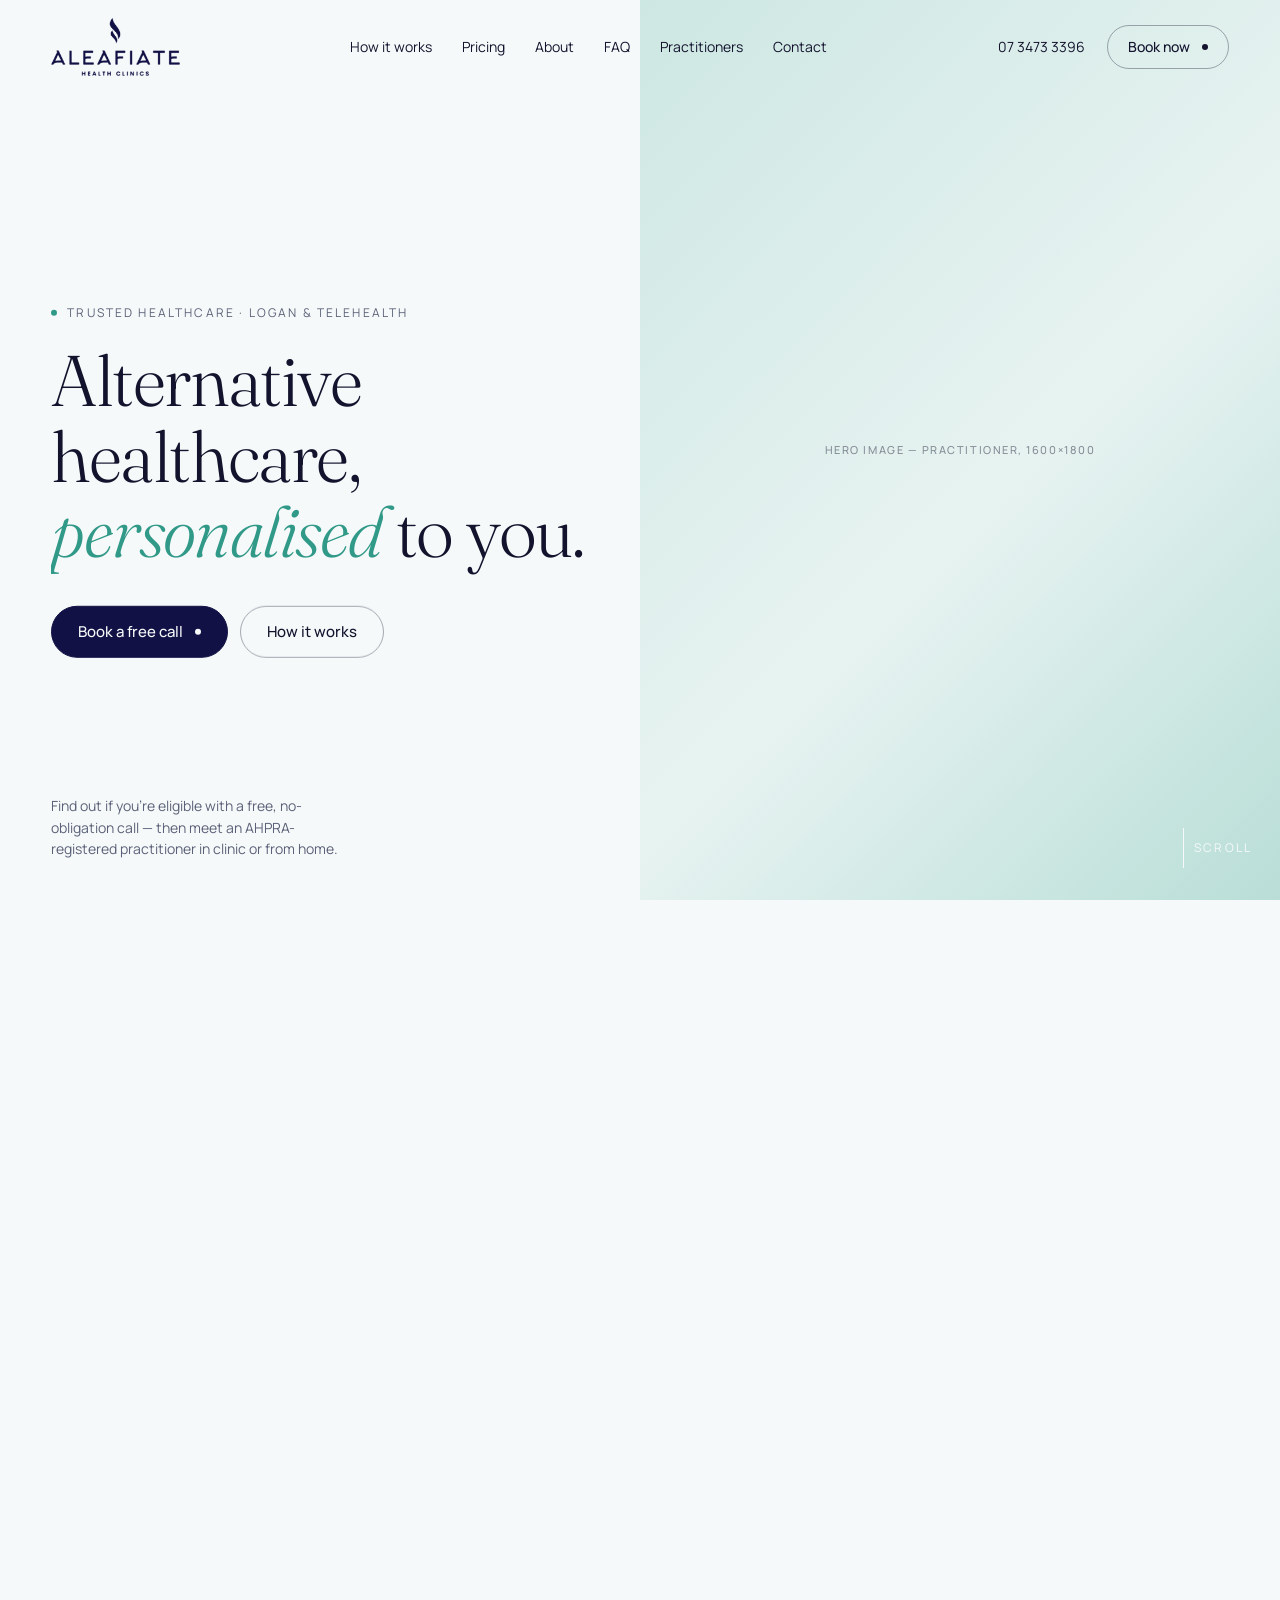
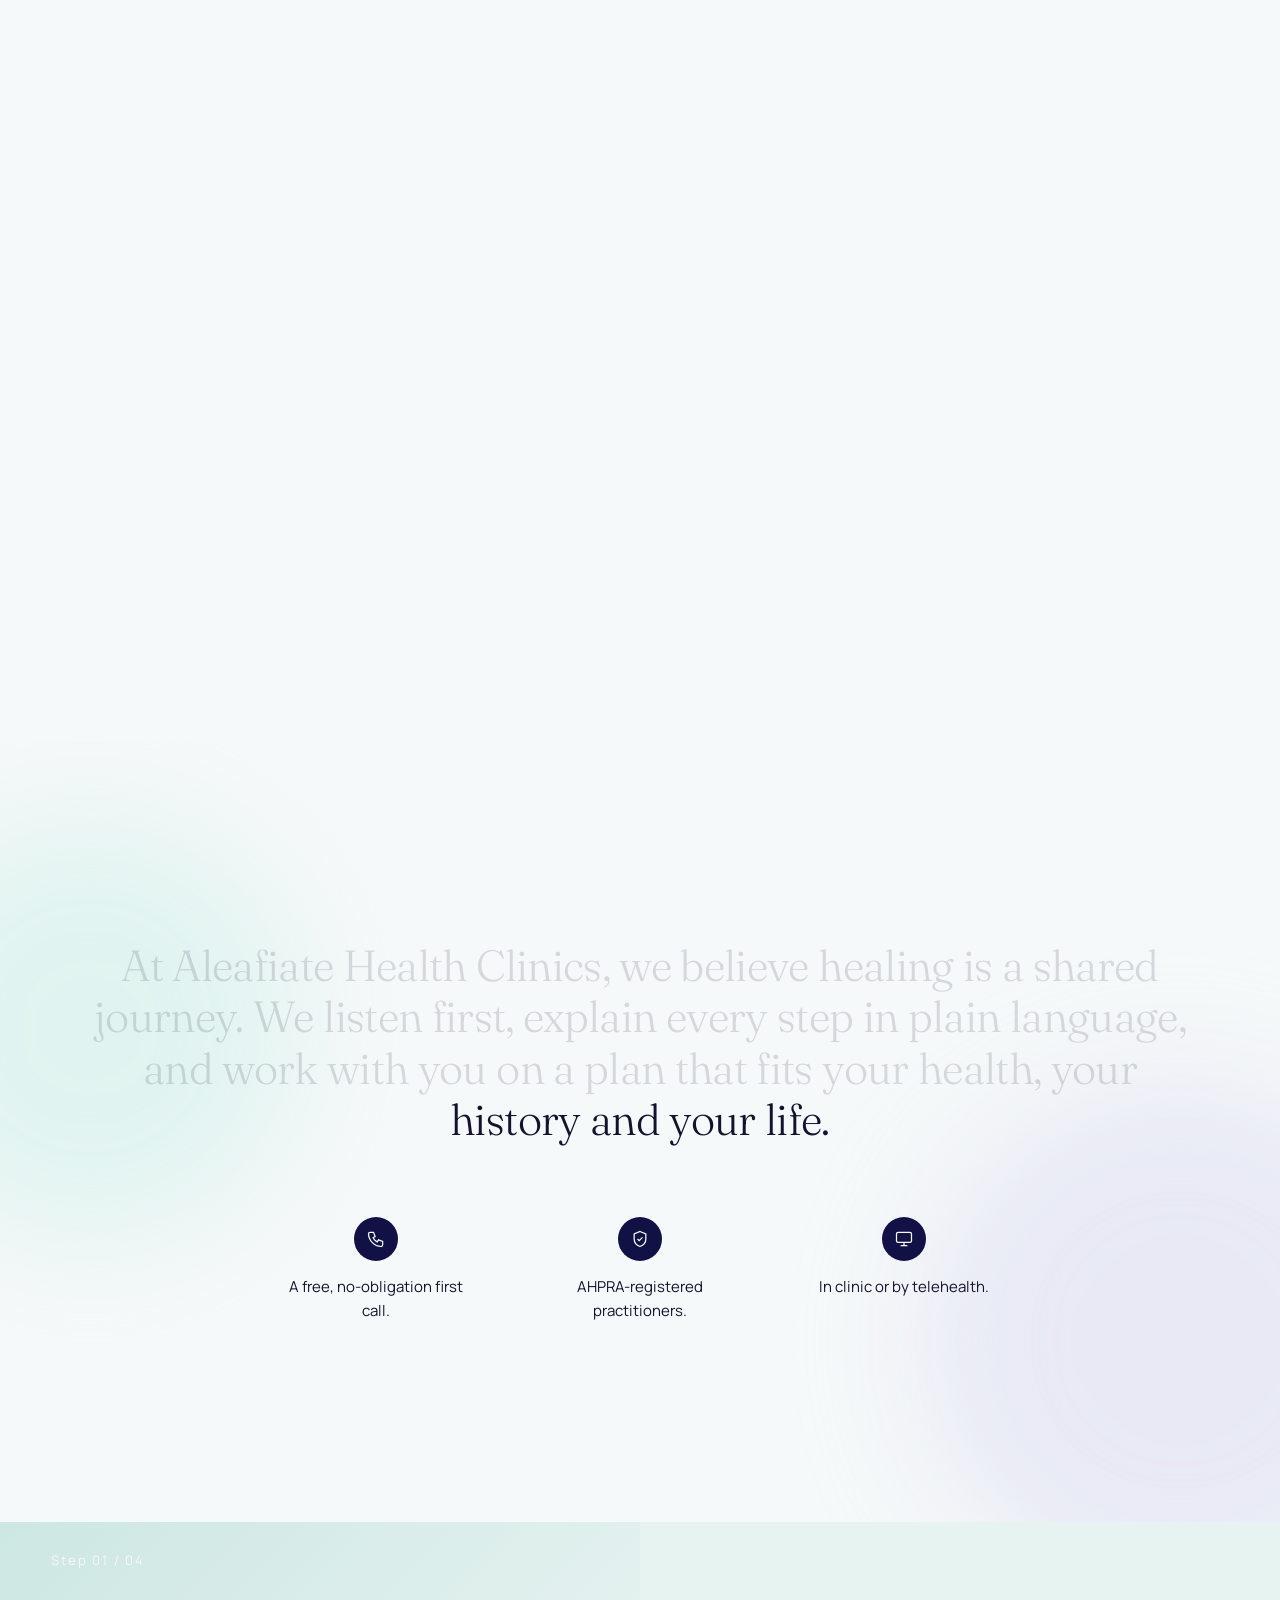
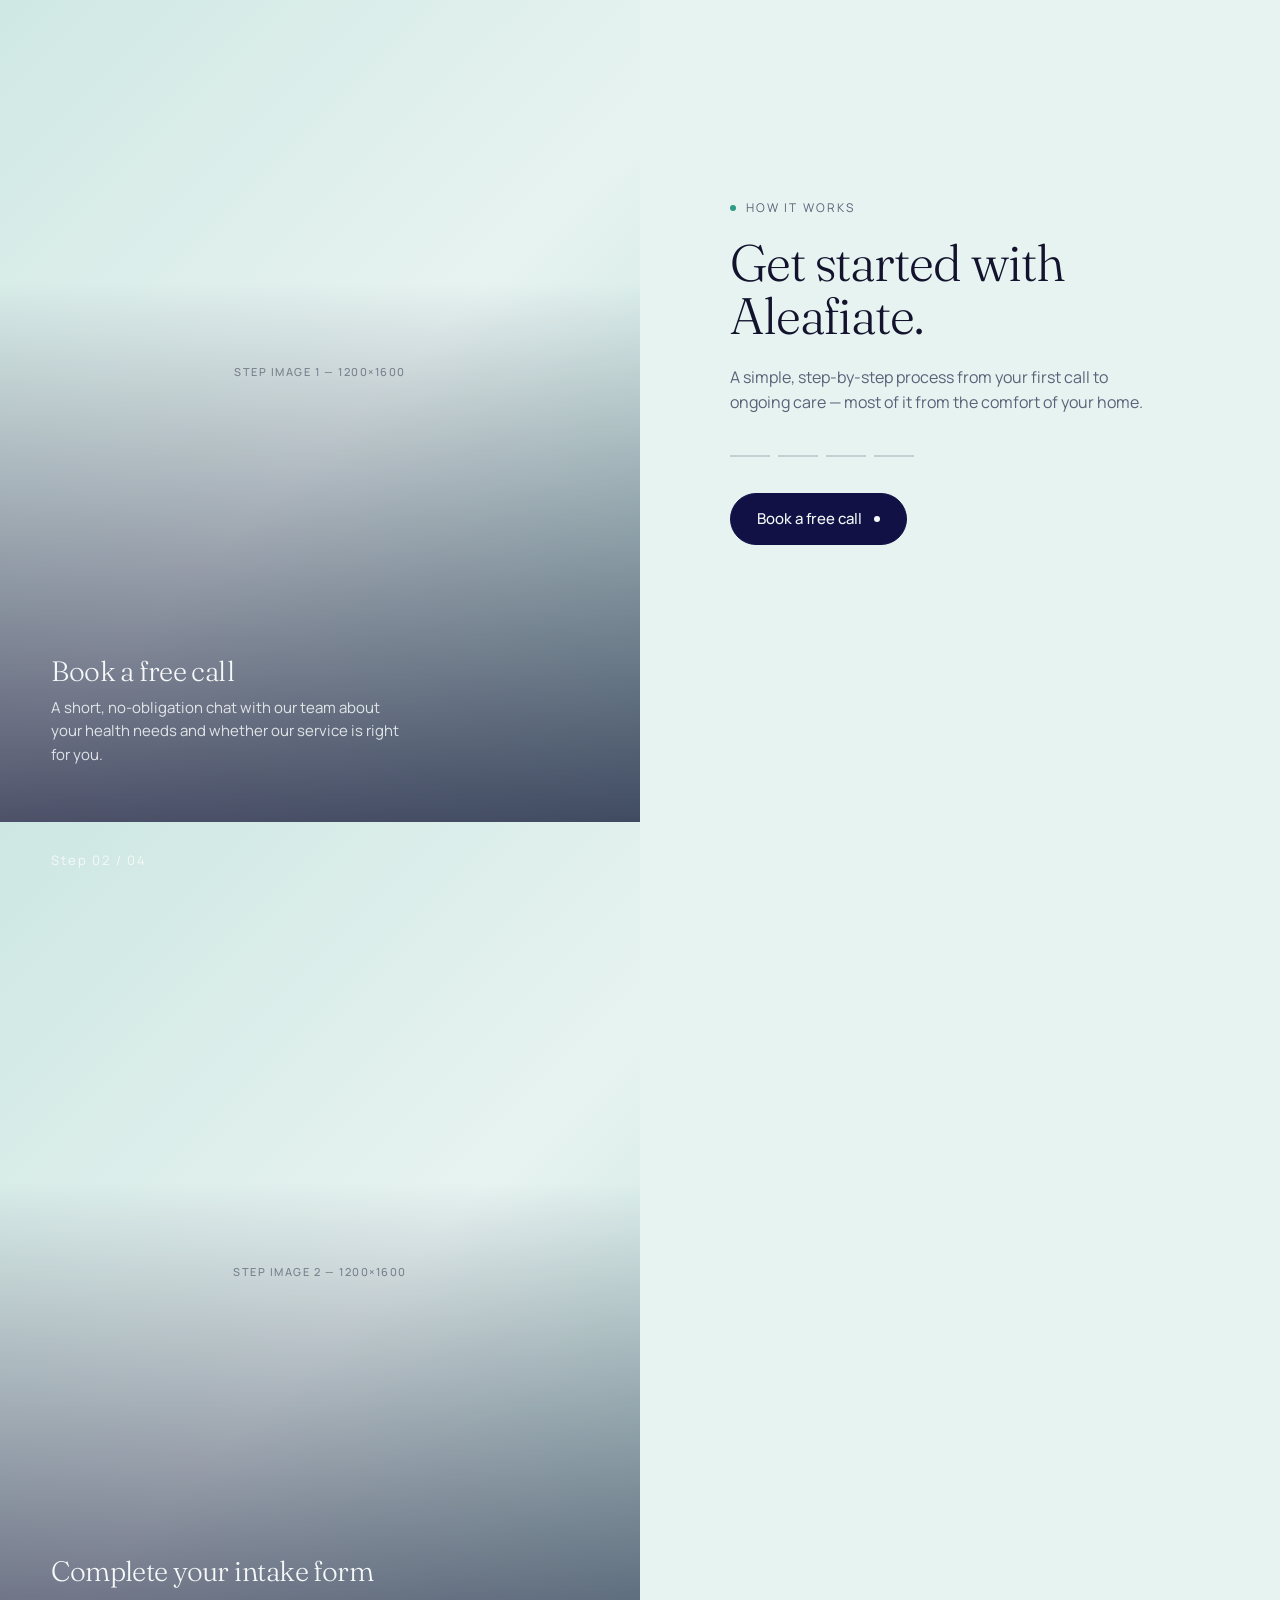
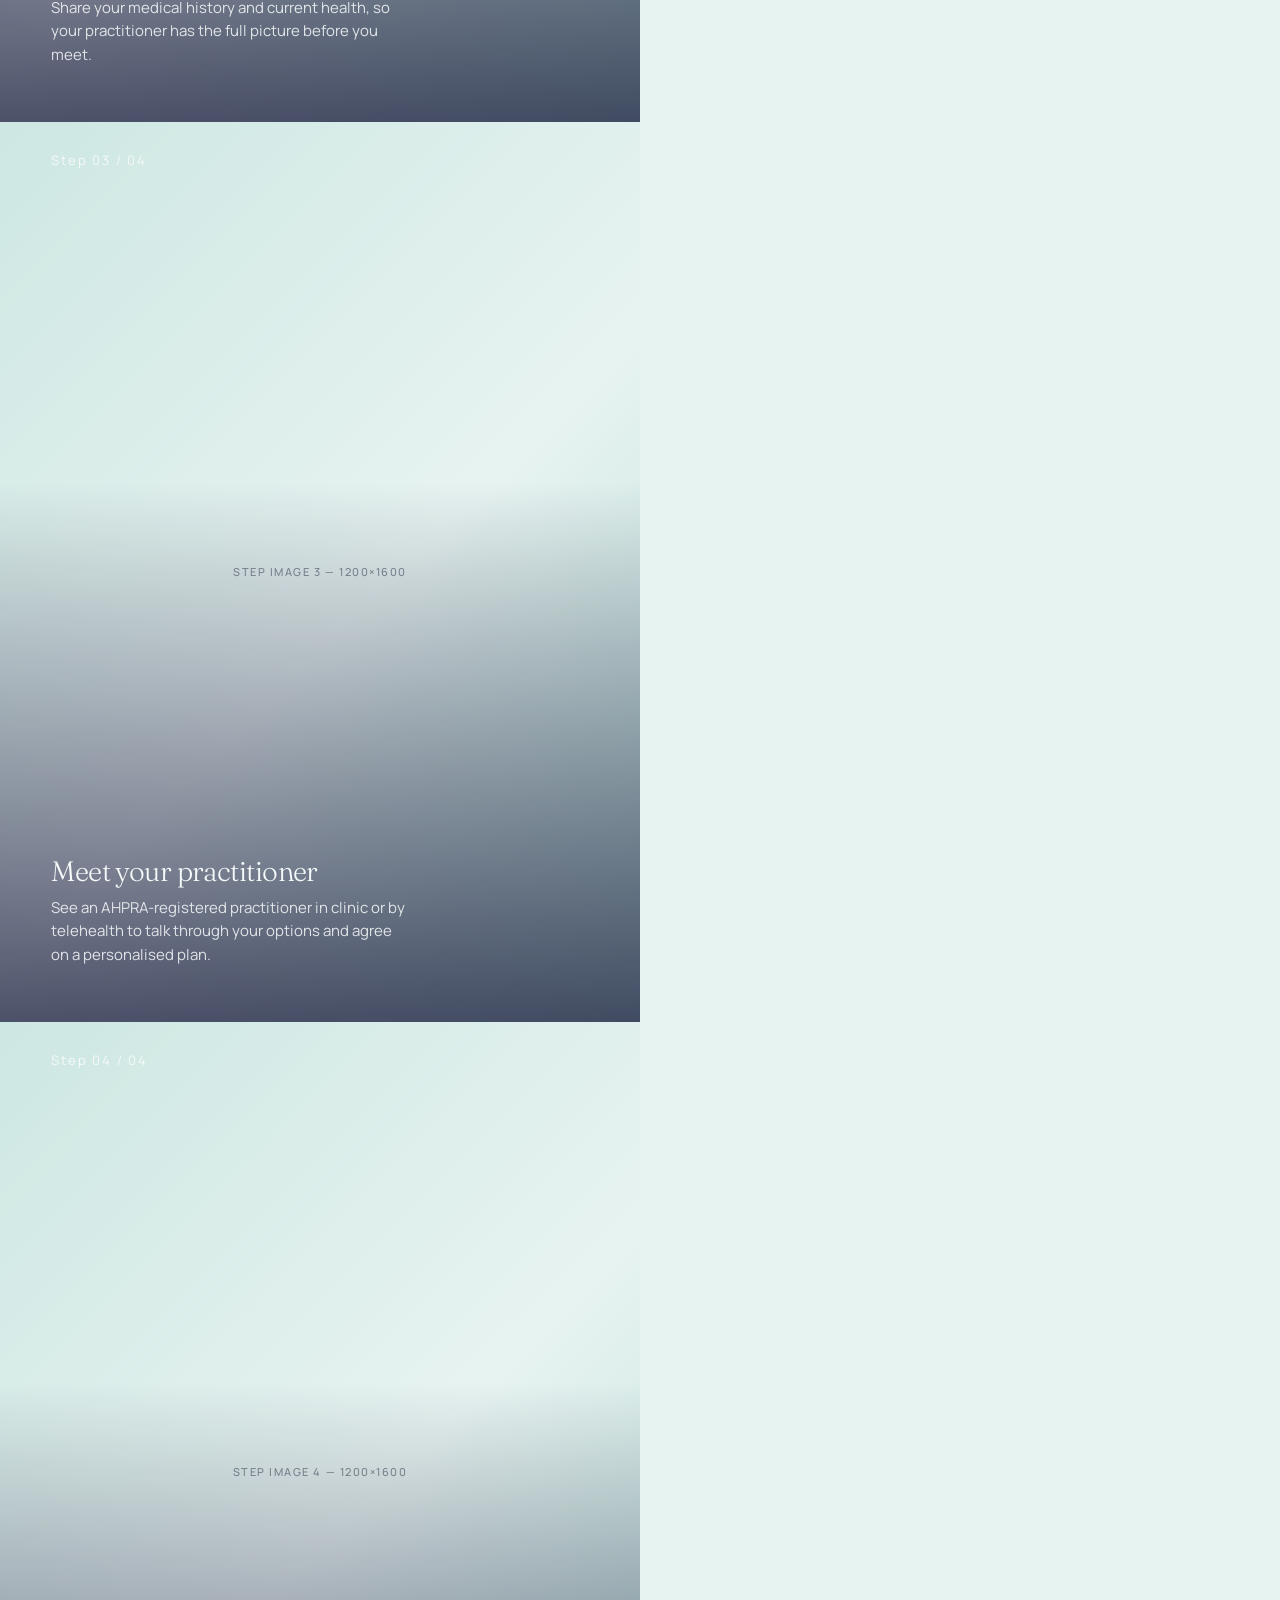
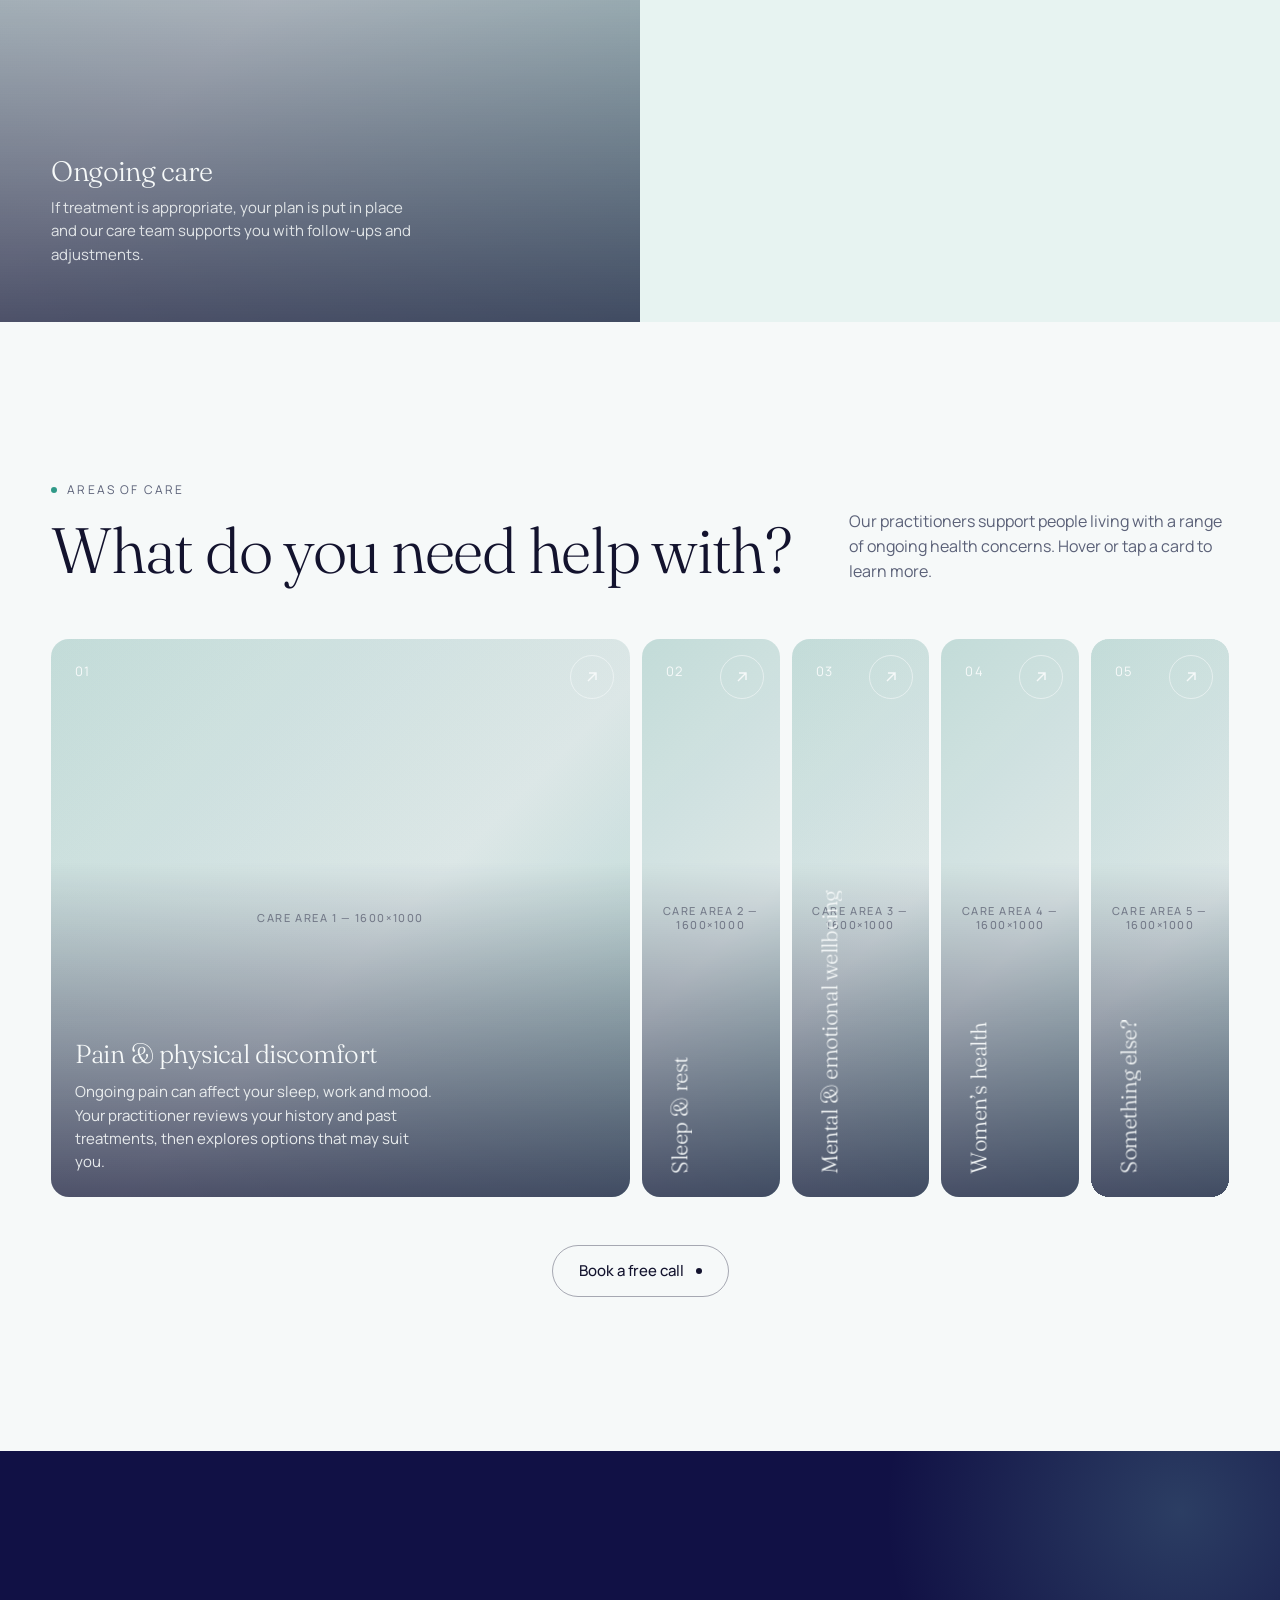
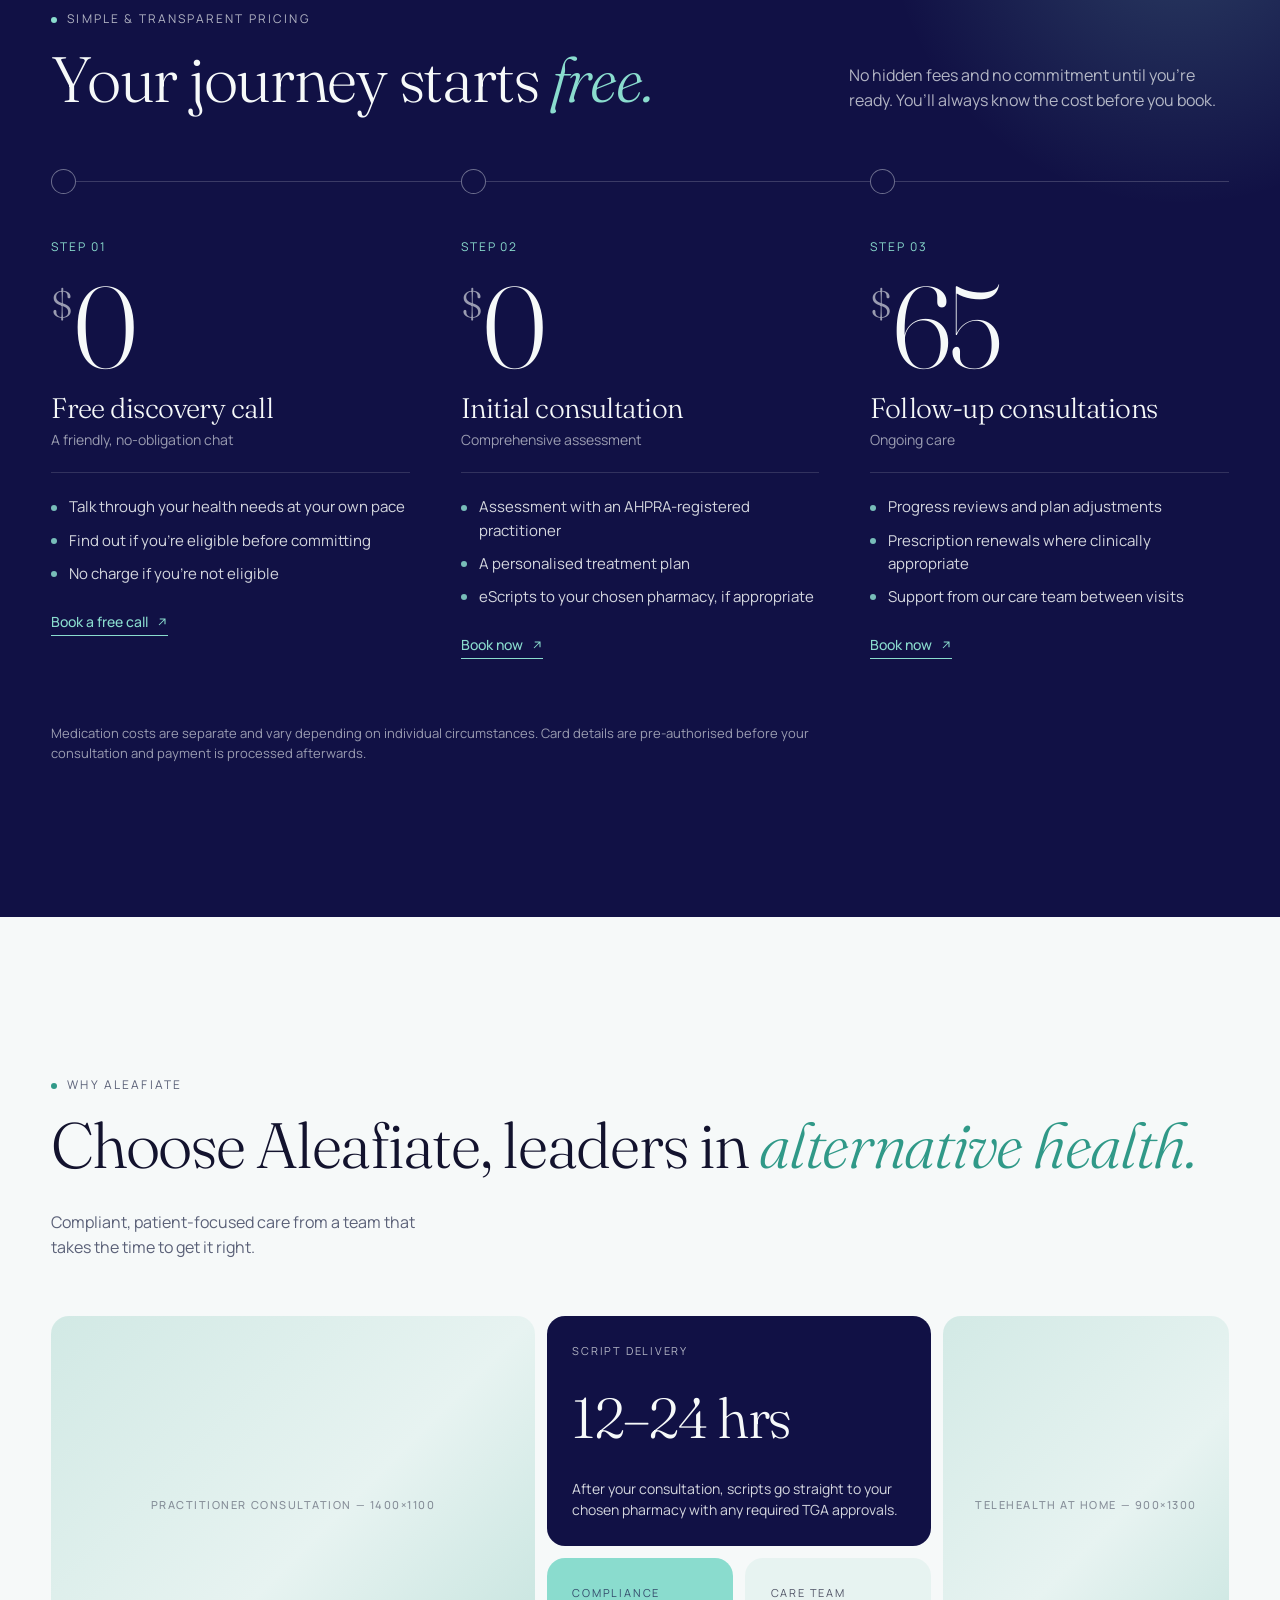
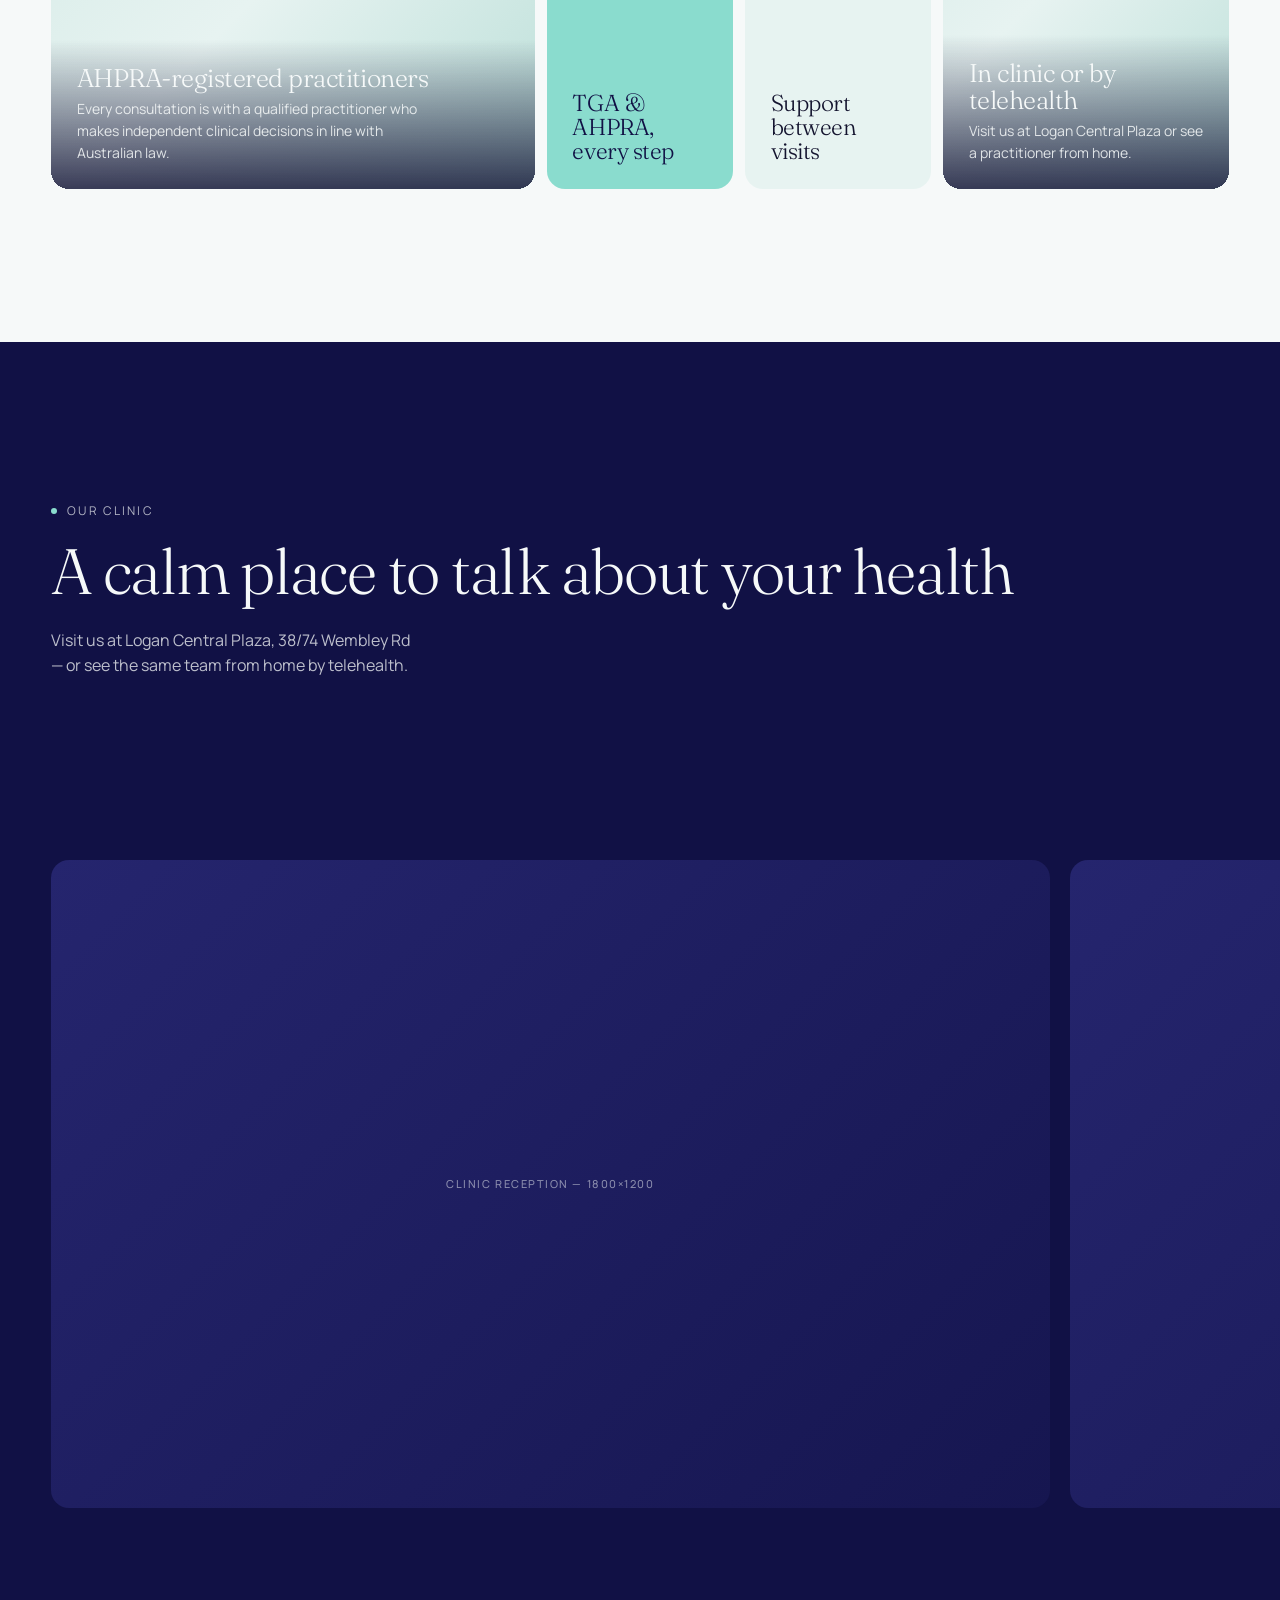
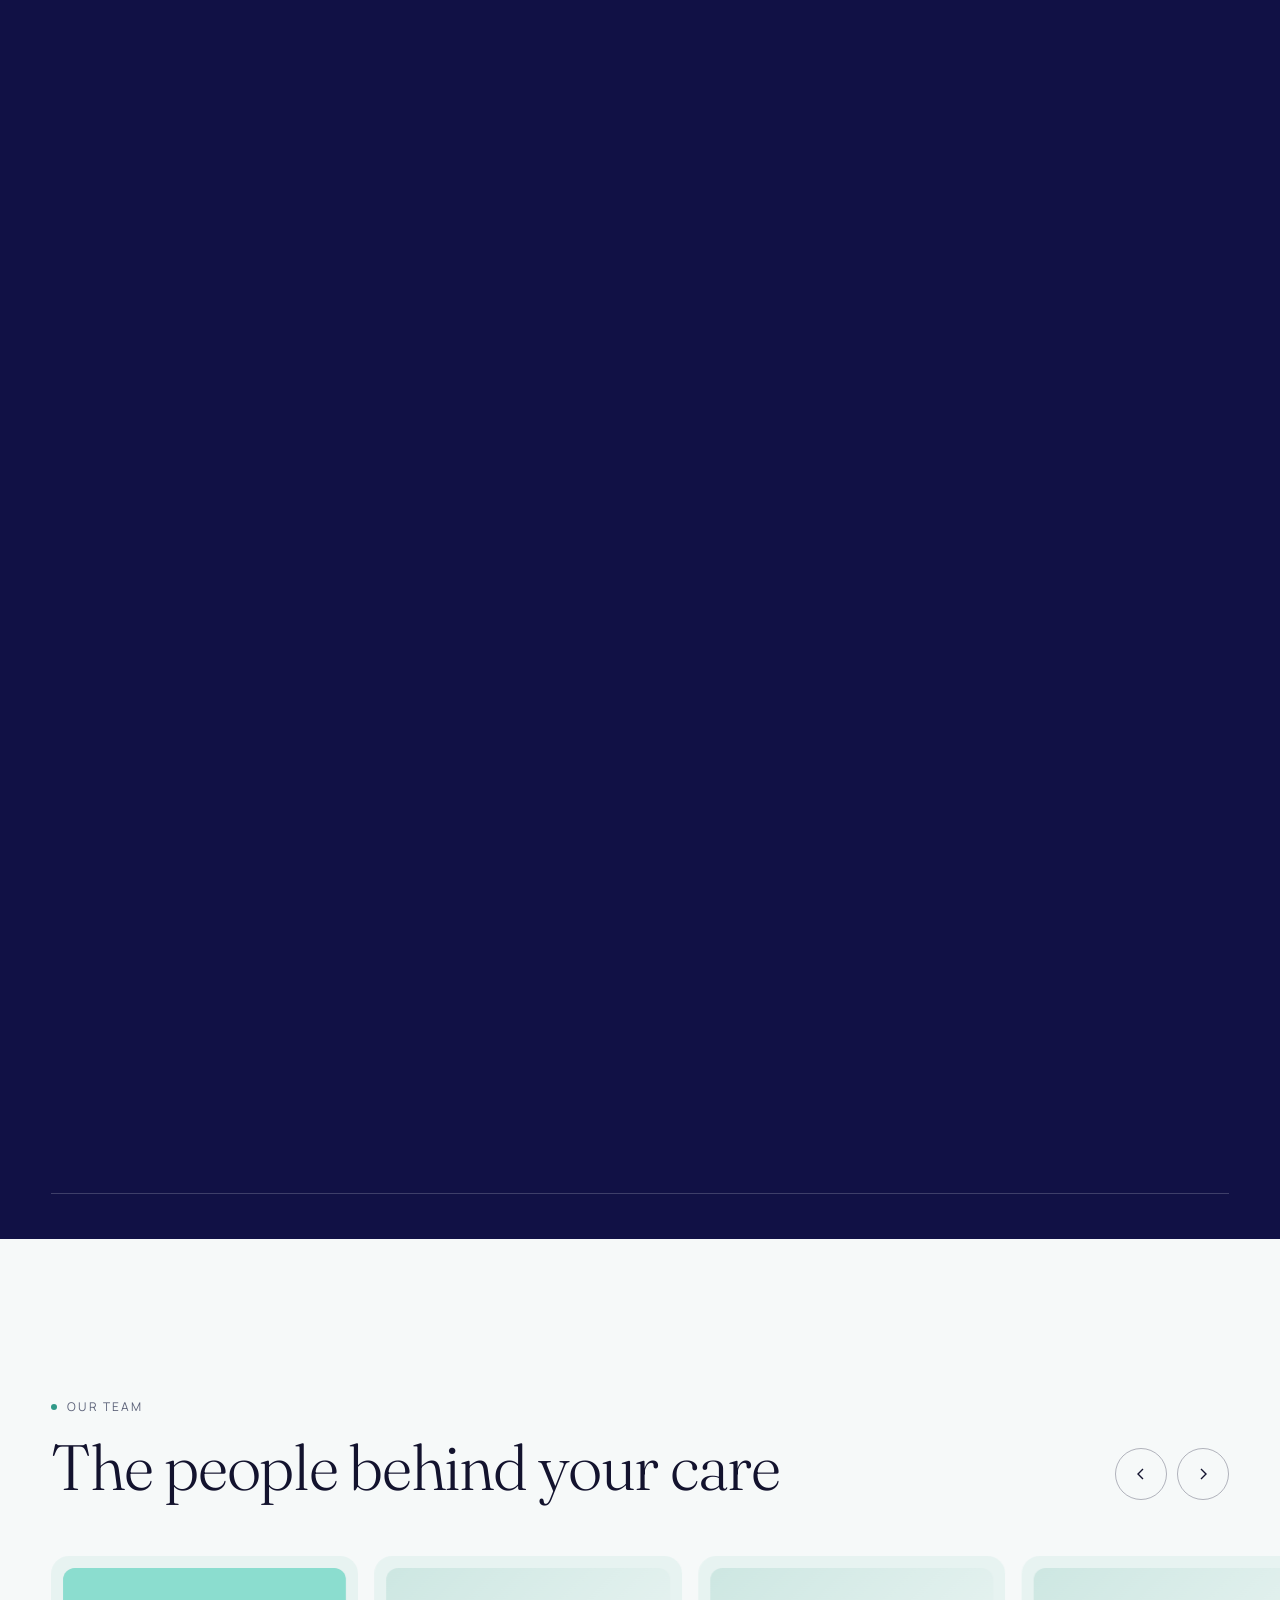
==== commit b15494d4: "Redesign pricing and why-us, restore practitioner layouts - Pricing: navy 'journey' with three stops" ====
--- a/index.html
+++ b/index.html
@@ -120,63 +120,62 @@
   </div>
 </section>
 
-<!-- ================= 5. PRICING ================= -->
-<section class="section" id="pricing" style="background:var(--sand)">
+<!-- ================= 5. PRICING — journey line ================= -->
+<section class="section journey" id="pricing" data-journey>
+  <div class="journey__orb" data-speed="0.3" aria-hidden="true"></div>
   <div class="container">
     <div class="section__head">
-      <div><span class="eyebrow">Simple &amp; transparent pricing</span><h2 data-words>Your journey starts <em style="font-style:italic;color:var(--moss-2)">free.</em></h2></div>
+      <div><span class="eyebrow">Simple &amp; transparent pricing</span><h2 data-words>Your journey starts <em>free.</em></h2></div>
       <p data-up>No hidden fees and no commitment until you’re ready. You’ll always know the cost before you book.</p>
     </div>
-    <div class="pricing" data-stagger>
-      <article class="plan plan--feature">
-        <span class="plan__orb" aria-hidden="true"></span>
-        <span class="plan__tag">No obligation</span>
+    <div class="journey__track" data-stagger>
+      <span class="journey__line" aria-hidden="true"><i></i></span>
+      <div class="stop">
+        <span class="stop__dot" aria-hidden="true"></span>
+        <span class="stop__step">Step 01</span>
+        <div class="stop__price"><sup>$</sup>0</div>
         <h3>Free discovery call</h3>
-        <div class="plan__price">$0</div>
-        <p class="plan__meta">A friendly chat with our team</p>
-        <ul>
-          <li>Talk with our team about your health needs, at your own pace</li>
-          <li>Find out if you’re eligible before committing to anything</li>
-          <li>No charge if you’re not eligible — only move forward when you’re ready</li>
-          <li>Book your practitioner consultation straight after your call</li>
-        </ul>
-        <a href="tel:+61734733396" class="btn" data-roll><span class="btn__fill"></span><span class="btn__label">Book a free call</span><span class="btn__dot"></span></a>
-      </article>
-      <article class="plan">
-        <div class="plan__head"><h3>Initial consultation</h3><span class="plan__tag">First visit</span></div>
-        <div class="plan__price">$0</div>
-        <p class="plan__meta">Comprehensive assessment</p>
-        <ul>
-          <li>Full assessment with an AHPRA-registered practitioner</li>
-          <li>A personalised treatment plan</li>
-          <li>Electronic scripts sent to your chosen pharmacy, if appropriate</li>
-        </ul>
-        <a href="contact.html" class="btn" data-roll><span class="btn__fill"></span><span class="btn__label">Book now</span><svg class="btn__arrow" viewBox="0 0 16 16" fill="none" stroke="currentColor" stroke-width="1.4"><path d="M4 12L12 4M5 4h7v7"/></svg></a>
-      </article>
-      <article class="plan">
-        <div class="plan__head"><h3>Follow-up consultations</h3><span class="plan__tag">Ongoing care</span></div>
-        <div class="plan__price">$<span data-count="65">65</span></div>
-        <p class="plan__meta">Regular reviews with your practitioner</p>
-        <ul>
-          <li>Review of your progress and plan adjustments</li>
-          <li>Prescription renewals where clinically appropriate</li>
-          <li>Ongoing support from our care team</li>
-        </ul>
-        <a href="contact.html" class="btn" data-roll><span class="btn__fill"></span><span class="btn__label">Book now</span><svg class="btn__arrow" viewBox="0 0 16 16" fill="none" stroke="currentColor" stroke-width="1.4"><path d="M4 12L12 4M5 4h7v7"/></svg></a>
-      </article>
-    </div>
-    <p class="pricing__note" data-up>Medication costs are separate and vary depending on individual circumstances. Your practitioner will discuss them with you before anything is arranged.</p>
-  </div>
-</section>
-
-<!-- ================= 6. WHY CHOOSE ALEAFIATE ================= -->
+        <p class="stop__meta">A friendly, no-obligation chat</p>
+        <ul><li>Talk through your health needs at your own pace</li><li>Find out if you’re eligible before committing</li><li>No charge if you’re not eligible</li></ul>
+        <a href="tel:+61734733396" class="link-arrow">Book a free call <svg viewBox="0 0 16 16" fill="none" stroke="currentColor" stroke-width="1.4"><path d="M4 12L12 4M5 4h7v7"/></svg></a>
+      </div>
+      <div class="stop">
+        <span class="stop__dot" aria-hidden="true"></span>
+        <span class="stop__step">Step 02</span>
+        <div class="stop__price"><sup>$</sup>0</div>
+        <h3>Initial consultation</h3>
+        <p class="stop__meta">Comprehensive assessment</p>
+        <ul><li>Assessment with an AHPRA-registered practitioner</li><li>A personalised treatment plan</li><li>eScripts to your chosen pharmacy, if appropriate</li></ul>
+        <a href="contact.html" class="link-arrow">Book now <svg viewBox="0 0 16 16" fill="none" stroke="currentColor" stroke-width="1.4"><path d="M4 12L12 4M5 4h7v7"/></svg></a>
+      </div>
+      <div class="stop">
+        <span class="stop__dot" aria-hidden="true"></span>
+        <span class="stop__step">Step 03</span>
+        <div class="stop__price"><sup>$</sup><span data-count="65">65</span></div>
+        <h3>Follow-up consultations</h3>
+        <p class="stop__meta">Ongoing care</p>
+        <ul><li>Progress reviews and plan adjustments</li><li>Prescription renewals where clinically appropriate</li><li>Support from our care team between visits</li></ul>
+        <a href="contact.html" class="link-arrow">Book now <svg viewBox="0 0 16 16" fill="none" stroke="currentColor" stroke-width="1.4"><path d="M4 12L12 4M5 4h7v7"/></svg></a>
+      </div>
+    </div>
+    <p class="journey__note" data-up>Medication costs are separate and vary depending on individual circumstances. Card details are pre-authorised before your consultation and payment is processed afterwards.</p>
+  </div>
+</section>
+
+<!-- ================= 6. WHY CHOOSE ALEAFIATE — image + text tiles ================= -->
 <section class="section">
   <div class="container">
     <div class="section__head">
       <div><span class="eyebrow">Why Aleafiate</span><h2 data-words>Choose Aleafiate, leaders in <em style="font-style:italic;color:var(--moss-2)">alternative health.</em></h2></div>
       <p data-up>Compliant, patient-focused care from a team that takes the time to get it right.</p>
     </div>
-    <div class="reasons" data-stagger><div class="reason"><span>01</span><h3>AHPRA-registered practitioners</h3><p>Every consultation is with a qualified, registered practitioner who makes independent clinical decisions in line with Australian law.</p></div><div class="reason"><span>02</span><h3>Compliant from start to finish</h3><p>We follow TGA and AHPRA requirements at every step, so your care is safe, legal and properly documented.</p></div><div class="reason"><span>03</span><h3>In clinic or by telehealth</h3><p>Visit us at Logan Central Plaza or see a practitioner from home — whichever suits your health, schedule and location.</p></div><div class="reason"><span>04</span><h3>Support beyond the consult</h3><p>Our friendly care team is here between appointments to answer questions, arrange follow-ups and keep your plan on track.</p></div></div>
+    <div class="outcomes__grid">
+      <div class="o-item"><div class="media" data-label="Practitioner consultation — 1400×1100"><img src="" alt=""></div><div class="o-cap"><h3>AHPRA-registered practitioners</h3><p>Every consultation is with a qualified practitioner who makes independent clinical decisions in line with Australian law.</p></div></div>
+      <div class="o-item o-item--text"><span class="o-item__label">Script delivery</span><div class="o-item__big">12–24 hrs</div><p>After your consultation, scripts go straight to your chosen pharmacy with any required TGA approvals.</p></div>
+      <div class="o-item"><div class="media" data-label="Telehealth at home — 900×1300"><img src="" alt=""></div><div class="o-cap"><h3>In clinic or by telehealth</h3><p>Visit us at Logan Central Plaza or see a practitioner from home.</p></div></div>
+      <div class="o-item o-item--text o-item--mint"><span class="o-item__label">Compliance</span><h3>TGA &amp; AHPRA, every step</h3></div>
+      <div class="o-item o-item--text o-item--sand"><span class="o-item__label">Care team</span><h3>Support between visits</h3></div>
+    </div>
   </div>
 </section>
 
@@ -206,13 +205,56 @@
   <div class="container">
     <div class="section__head">
       <div><span class="eyebrow">Our team</span><h2 data-words>The people behind your care</h2></div>
-      <p data-up>Qualified, AHPRA-registered practitioners who take the time to listen. More practitioners are joining the team soon.</p>
+      <div class="team__controls">
+        <button class="round-btn" data-dir="prev" data-team-prev aria-label="Previous"><svg viewBox="0 0 16 16" fill="none" stroke="currentColor" stroke-width="1.4"><path d="M10 3L5 8l5 5"/></svg></button>
+        <button class="round-btn" data-dir="next" data-team-next aria-label="Next"><svg viewBox="0 0 16 16" fill="none" stroke="currentColor" stroke-width="1.4"><path d="M6 3l5 5-5 5"/></svg></button>
+      </div>
     </div>
   </div>
   <div class="team__viewport" data-team-viewport>
     <div class="team__track" data-team-track>
-      <a href="practitioners.html" class="member" data-hover><div class="media" data-label="Dr Frank Guerrera"><img src="images/team/dr-frank-guerrera.jpg" alt="Portrait of Dr Frank Guerrera"></div><div class="member__meta"><div><h3><span data-roll-text>Dr Frank Guerrera</span></h3><p>General Practitioner · MBBS FRACGP</p></div><span class="member__dot"></span></div></a>
-      <a href="practitioners.html" class="member" data-hover><div class="media" data-label="Jeremy Chou — portrait 900×1200"><img src="" alt=""></div><div class="member__meta"><div><h3><span data-roll-text>Jeremy Chou</span></h3><p>Nurse Practitioner · NP MMH BN BPsychSc</p></div><span class="member__dot"></span></div></a>
+      <article class="member" data-profile data-hover tabindex="0" role="button" aria-haspopup="dialog" aria-label="View profile: Dr Frank Guerrera, General Practitioner" data-name="Dr Frank Guerrera" data-role="General Practitioner" data-reg="MBBS FRACGP"><div class="media" data-label="Dr Frank Guerrera — portrait 900×1200"><img src="images/team/dr-frank-guerrera.jpg" alt="Portrait of Dr Frank Guerrera"></div><div class="member__meta"><div><h3><span data-roll-text>Dr Frank Guerrera</span></h3><p>General Practitioner · MBBS FRACGP</p></div><span class="member__dot"></span></div>
+        <template>
+          <p class="lead">Originally from Massachusetts, Dr Frank came to Australia to travel and learn to surf (better). Instead, he fell in love with his future wife and the art of medicine. Graduating from Bond University with a degree in Bioscience and then Medicine, he began his medical career at Gold Coast University Hospital before transitioning into General Practice.</p><p>He is excited and honored to be part of the community of health providers serving the alternative medicine space. He believes the healing process begins through open communication and empathy and is a strong supporter of a holistic approach to medicine anchored in a scientific approach.</p><p>In the clinic his interests reside in the communication process and developing short and long term health goals that are achievable and supported. He also enjoys the Mental Health aspect of general practice and is committed to the lifelong learning process.</p><p>Family and creativity are the world to him and he has a passion for painting, visual arts, soccer, surfing, food and music.</p>
+          <h4>Qualifications</h4><ul class="drawer__list"><li>Bachelor of Medicine, Bachelor of Surgery (MBBS) — Bond University</li><li>Bachelor of Bioscience — Bond University</li><li>Fellow of the Royal Australian College of General Practitioners (FRACGP)</li></ul>
+          <h4>Areas of interest</h4><ul class="tags"><li>Mental health</li><li>Health goals</li><li>Holistic care</li></ul>
+        </template>
+      </article>
+      <article class="member" data-profile data-hover tabindex="0" role="button" aria-haspopup="dialog" aria-label="View profile: Jeremy Chou, Nurse Practitioner" data-name="Jeremy Chou" data-role="Nurse Practitioner" data-reg="NP MMH BN BPsychSc"><div class="media" data-label="Jeremy Chou — portrait 900×1200"><img src="" alt=""></div><div class="member__meta"><div><h3><span data-roll-text>Jeremy Chou</span></h3><p>Nurse Practitioner · NP MMH BN BPsychSc</p></div><span class="member__dot"></span></div>
+        <template>
+          <p class="lead">Jeremy Chou is a Nurse Practitioner with over 15 years of experience across mental health and primary healthcare, including more than four years of experience in Alternative Healthcare.</p><p>Jeremy has extensive experience in patient assessment and treatment, telehealth and multidisciplinary care. He has also held senior medical and clinical leadership roles, with expertise in TGA and AHPRA requirements and the SAS-B approval process.</p><p>With postgraduate qualifications in Nurse Practitioner studies and Mental Health, Jeremy is committed to delivering accessible, personalised and patient-centred care.</p>
+          <h4>Qualifications</h4><ul class="drawer__list"><li>Nurse Practitioner (NP)</li><li>Master of Mental Health (MMH)</li><li>Bachelor of Nursing (BN)</li><li>Bachelor of Psychological Science (BPsychSc)</li></ul>
+          <h4>Areas of interest</h4><ul class="tags"><li>Mental health</li><li>Telehealth</li><li>Primary care</li></ul>
+        </template>
+      </article>
+      <article class="member" data-profile data-hover tabindex="0" role="button" aria-haspopup="dialog" aria-label="View profile: Dr Name Surname, General Practitioner" data-name="Dr Name Surname" data-role="General Practitioner" data-reg="Credentials to come"><div class="media" data-label="Dr Name Surname — portrait 900×1200"><img src="" alt=""></div><div class="member__meta"><div><h3><span data-roll-text>Dr Name Surname</span></h3><p>General Practitioner · Credentials to come</p></div><span class="member__dot"></span></div>
+        <template>
+          <p class="lead">This practitioner’s full profile is coming soon.</p><p>Their biography, qualifications and areas of interest will appear here once they join the Aleafiate team.</p>
+          <h4>Qualifications</h4><ul class="drawer__list"><li>Qualifications to come</li></ul>
+          <h4>Areas of interest</h4><ul class="tags"><li>Joining soon</li></ul>
+        </template>
+      </article>
+      <article class="member" data-profile data-hover tabindex="0" role="button" aria-haspopup="dialog" aria-label="View profile: Name Surname, Nurse Practitioner" data-name="Name Surname" data-role="Nurse Practitioner" data-reg="Credentials to come"><div class="media" data-label="Name Surname — portrait 900×1200"><img src="" alt=""></div><div class="member__meta"><div><h3><span data-roll-text>Name Surname</span></h3><p>Nurse Practitioner · Credentials to come</p></div><span class="member__dot"></span></div>
+        <template>
+          <p class="lead">This practitioner’s full profile is coming soon.</p><p>Their biography, qualifications and areas of interest will appear here once they join the Aleafiate team.</p>
+          <h4>Qualifications</h4><ul class="drawer__list"><li>Qualifications to come</li></ul>
+          <h4>Areas of interest</h4><ul class="tags"><li>Joining soon</li></ul>
+        </template>
+      </article>
+      <article class="member" data-profile data-hover tabindex="0" role="button" aria-haspopup="dialog" aria-label="View profile: Dr Name Surname, General Practitioner" data-name="Dr Name Surname" data-role="General Practitioner" data-reg="Credentials to come"><div class="media" data-label="Dr Name Surname — portrait 900×1200"><img src="" alt=""></div><div class="member__meta"><div><h3><span data-roll-text>Dr Name Surname</span></h3><p>General Practitioner · Credentials to come</p></div><span class="member__dot"></span></div>
+        <template>
+          <p class="lead">This practitioner’s full profile is coming soon.</p><p>Their biography, qualifications and areas of interest will appear here once they join the Aleafiate team.</p>
+          <h4>Qualifications</h4><ul class="drawer__list"><li>Qualifications to come</li></ul>
+          <h4>Areas of interest</h4><ul class="tags"><li>Joining soon</li></ul>
+        </template>
+      </article>
+      <article class="member" data-profile data-hover tabindex="0" role="button" aria-haspopup="dialog" aria-label="View profile: Name Surname, Nurse Practitioner" data-name="Name Surname" data-role="Nurse Practitioner" data-reg="Credentials to come"><div class="media" data-label="Name Surname — portrait 900×1200"><img src="" alt=""></div><div class="member__meta"><div><h3><span data-roll-text>Name Surname</span></h3><p>Nurse Practitioner · Credentials to come</p></div><span class="member__dot"></span></div>
+        <template>
+          <p class="lead">This practitioner’s full profile is coming soon.</p><p>Their biography, qualifications and areas of interest will appear here once they join the Aleafiate team.</p>
+          <h4>Qualifications</h4><ul class="drawer__list"><li>Qualifications to come</li></ul>
+          <h4>Areas of interest</h4><ul class="tags"><li>Joining soon</li></ul>
+        </template>
+      </article>
     </div>
   </div>
   <div class="btn-row"><a href="practitioners.html" class="btn" data-roll><span class="btn__fill"></span><span class="btn__label">Meet our prescribing practitioners</span><span class="btn__dot"></span></a></div>
@@ -277,6 +319,24 @@
     </div>
   </div>
 </section>
+<!-- ================= PROFILE DRAWER (filled from the card's <template>) ================= -->
+<div class="drawer" data-drawer aria-hidden="true">
+  <div class="drawer__backdrop" data-drawer-close></div>
+  <aside class="drawer__panel" role="dialog" aria-modal="true" aria-labelledby="drawer-name" data-lenis-prevent>
+    <button class="round-btn drawer__close" data-drawer-close aria-label="Close profile"><svg viewBox="0 0 16 16" fill="none" stroke="currentColor" stroke-width="1.4"><path d="M3 3l10 10M13 3L3 13"/></svg></button>
+    <div class="drawer__media"><div class="media"><img src="" alt=""></div></div>
+    <div class="drawer__body">
+      <span class="eyebrow" data-drawer-role></span>
+      <h2 id="drawer-name" data-drawer-name></h2>
+      <p class="drawer__reg" data-drawer-reg></p>
+      <div data-drawer-content></div>
+      <div class="drawer__actions">
+        <a href="contact.html" class="btn" data-roll data-drawer-book><span class="btn__fill"></span><span class="btn__label">Book an appointment</span><span class="btn__dot"></span></a>
+        <button class="btn btn--ghost" data-roll data-drawer-close><span class="btn__fill"></span><span class="btn__label">Back to the team</span></button>
+      </div>
+    </div>
+  </aside>
+</div>
 </main>
 
 <!-- ================= FOOTER ================= -->
@@ -287,9 +347,9 @@
         <a href="index.html" class="footer__logo"><img src="images/brand/aleafiate-logo-white.png" alt="Aleafiate Health Clinics" width="170" height="77" loading="lazy"></a>
         <p>Providing compliant, patient-focused care with streamlined consultations and fast approvals — supporting your wellness journey every step of the way.</p>
         <div class="socials">
-          <a href="#" aria-label="Aleafiate on LinkedIn"><svg viewBox="0 0 24 24" fill="currentColor"><path d="M6.5 8.5h-3V20h3V8.5zM5 3.5a1.75 1.75 0 1 0 0 3.5 1.75 1.75 0 0 0 0-3.5zM20.5 13.4c0-3-1.6-4.9-4.2-4.9-1.5 0-2.4.8-2.8 1.5V8.5h-3V20h3v-6c0-1.5.6-2.6 2-2.6s1.9 1.1 1.9 2.6v6h3.1v-6.6z"/></svg></a>
-          <a href="#" aria-label="Aleafiate on Instagram"><svg viewBox="0 0 24 24" fill="none" stroke="currentColor" stroke-width="1.8"><rect x="3.5" y="3.5" width="17" height="17" rx="5"/><circle cx="12" cy="12" r="4"/><circle cx="17.3" cy="6.7" r=".6" fill="currentColor"/></svg></a>
-          <a href="#" aria-label="Aleafiate on Facebook"><svg viewBox="0 0 24 24" fill="currentColor"><path d="M13.5 21v-7.5h2.6l.4-3h-3V8.6c0-.9.3-1.5 1.6-1.5h1.6V4.4c-.3 0-1.2-.1-2.3-.1-2.3 0-3.9 1.4-3.9 4v2.2H7.9v3h2.6V21h3z"/></svg></a>
+          <a href="https://www.linkedin.com/company/aleafiate/" target="_blank" rel="noopener" aria-label="Aleafiate on LinkedIn"><svg viewBox="0 0 24 24" fill="currentColor"><path d="M6.5 8.5h-3V20h3V8.5zM5 3.5a1.75 1.75 0 1 0 0 3.5 1.75 1.75 0 0 0 0-3.5zM20.5 13.4c0-3-1.6-4.9-4.2-4.9-1.5 0-2.4.8-2.8 1.5V8.5h-3V20h3v-6c0-1.5.6-2.6 2-2.6s1.9 1.1 1.9 2.6v6h3.1v-6.6z"/></svg></a>
+          <a href="https://www.instagram.com/aleafiate.com.au/" target="_blank" rel="noopener" aria-label="Aleafiate on Instagram"><svg viewBox="0 0 24 24" fill="none" stroke="currentColor" stroke-width="1.8"><rect x="3.5" y="3.5" width="17" height="17" rx="5"/><circle cx="12" cy="12" r="4"/><circle cx="17.3" cy="6.7" r=".6" fill="currentColor"/></svg></a>
+          <a href="https://www.facebook.com/aleafiate" target="_blank" rel="noopener" aria-label="Aleafiate on Facebook"><svg viewBox="0 0 24 24" fill="currentColor"><path d="M13.5 21v-7.5h2.6l.4-3h-3V8.6c0-.9.3-1.5 1.6-1.5h1.6V4.4c-.3 0-1.2-.1-2.3-.1-2.3 0-3.9 1.4-3.9 4v2.2H7.9v3h2.6V21h3z"/></svg></a>
         </div>
       </div>
       <div><h4>Quick links</h4><ul><li><a href="about.html">Our Difference</a></li><li><a href="faq.html">FAQs</a></li><li><a href="practitioners.html">Meet Our Prescribing Practitioners</a></li><li><a href="contact.html">Contact Us</a></li></ul></div>
--- a/css/style.css
+++ b/css/style.css
@@ -33,6 +33,7 @@
 ::selection{background:var(--mint);color:var(--navy)}
 body{background:var(--bone);color:var(--ink);font-family:var(--sans);font-size:16px;line-height:1.55;-webkit-font-smoothing:antialiased;overflow-x:hidden}
 img{display:block;max-width:100%}
+main{overflow-x:clip} /* slide-in reveals must never cause sideways scrolling (clip keeps sticky elements working) */
 a{color:inherit;text-decoration:none}
 button{font:inherit;color:inherit}
 h1,h2,h3,h4{font-family:var(--serif);font-weight:300;margin:0;line-height:1.05;letter-spacing:-.02em}
@@ -218,7 +219,7 @@
 .team__viewport{cursor:grab;touch-action:pan-y}
 .team__viewport:active{cursor:grabbing}
 .team__track{display:flex;gap:16px;width:max-content;padding:0 var(--gutter)}
-.member{position:relative;width:clamp(250px,24vw,340px);user-select:none;background:var(--sand);border-radius:var(--radius);padding:12px 12px 22px}
+.member{position:relative;cursor:pointer;width:clamp(250px,24vw,340px);user-select:none;background:var(--sand);border-radius:var(--radius);padding:12px 12px 22px}
 .member .media{aspect-ratio:3/4;border-radius:12px}
 .member .media img{transition:transform 1.1s var(--ease);pointer-events:none}
 .member:hover .media img{transform:scale(1.07)}
@@ -473,7 +474,6 @@
 .doc-grid{display:grid;grid-template-columns:repeat(3,1fr);gap:clamp(12px,1.6vw,24px);text-align:left}
 .doc{position:relative;cursor:pointer;outline:none}
 .doc.is-hidden{display:none}
-.doc-grid--2{grid-template-columns:repeat(2,1fr);max-width:1040px;margin:0 auto}
 .drawer__body p+p{margin-top:14px;color:var(--muted)}
 .doc__media{position:relative;aspect-ratio:4/5;border-radius:var(--radius);overflow:hidden}
 .doc__media .media{position:absolute;inset:0}
@@ -556,36 +556,45 @@
 .map iframe{position:absolute;inset:0;width:100%;height:100%;border:0;filter:grayscale(.2)}
 
 /* =========================================================
-   HOME — pricing, reasons, reviews
+   HOME — pricing journey, why-us bento, reviews
    ========================================================= */
-.pricing{display:grid;grid-template-columns:1.1fr 1fr;gap:16px}
-.plan{position:relative;overflow:hidden;border-radius:calc(var(--radius) + 4px);padding:clamp(24px,3vw,40px);background:var(--white);border:1px solid rgba(19,19,46,.1);display:flex;flex-direction:column;gap:18px;transition:translate .7s var(--ease),box-shadow .7s var(--ease)}
-.plan:hover{translate:0 -6px;box-shadow:0 30px 60px -40px rgba(19,19,46,.45)}
-.plan--feature{grid-row:span 2;background:var(--teal-deep);color:var(--white);border:0}
-.plan__orb{position:absolute;width:420px;height:420px;border-radius:50%;right:-140px;top:-160px;background:radial-gradient(circle,rgba(138,220,206,.45),transparent 65%);pointer-events:none}
-.plan__tag{align-self:flex-start;font-size:11px;letter-spacing:.16em;text-transform:uppercase;padding:7px 12px;border-radius:999px;background:var(--sand);color:var(--ink)}
-.plan--feature .plan__tag{background:rgba(255,255,255,.14);color:var(--white)}
-.plan__head{display:flex;justify-content:space-between;align-items:flex-start;gap:16px}
-.plan h3{font-size:clamp(24px,2.2vw,32px)}
-.plan__price{font-family:var(--serif);font-weight:300;font-size:clamp(56px,6vw,96px);line-height:1;letter-spacing:-.03em}
-.plan:not(.plan--feature) .plan__price{font-size:clamp(44px,4vw,64px)}
-.plan__meta{font-size:14px;opacity:.75;margin-top:-8px}
-.plan ul{list-style:none;padding:0;margin:0;display:flex;flex-direction:column;gap:12px}
-.plan li{display:flex;gap:12px;font-size:15px;line-height:1.45}
-.plan li::before{content:"";flex:none;width:20px;height:20px;border-radius:50%;background:var(--sand) url("data:image/svg+xml,%3Csvg xmlns='http://www.w3.org/2000/svg' viewBox='0 0 12 12' fill='none' stroke='%23111145' stroke-width='1.8'%3E%3Cpath d='M2.5 6.2l2.3 2.3 4.7-5'/%3E%3C/svg%3E") center/11px no-repeat}
-.plan--feature li::before{background-color:var(--mint)}
-.plan .btn{align-self:flex-start;margin-top:auto}
-.plan--feature .btn{--bg:var(--white);--fg:var(--navy);--line:var(--white)}
-.plan--feature .btn .btn__fill{background:var(--navy)}
-.pricing__note{margin-top:20px;font-size:13px;color:var(--muted)}
-
-.reasons{display:grid;grid-template-columns:repeat(4,1fr);gap:clamp(20px,3vw,40px)}
-.reason{position:relative;padding-top:26px;border-top:1px solid rgba(19,19,46,.15)}
-.reason::before{content:"";position:absolute;left:0;top:-1px;width:100%;height:2px;background:var(--teal);transform:scaleX(0);transform-origin:left;transition:transform 1s var(--ease)}
-.reason:hover::before{transform:scaleX(1)}
-.reason span{font-size:12px;letter-spacing:.14em;color:var(--clay)}
-.reason h3{font-size:clamp(22px,1.9vw,28px);margin:14px 0 12px}
-.reason p{color:var(--muted);font-size:15px}
+/* pricing: three stops on a line that draws while scrolling */
+.journey{position:relative;overflow:hidden;background:var(--navy);color:var(--bone)}
+.journey .eyebrow{color:rgba(246,249,249,.7)}
+.journey .eyebrow::before{background:var(--mint)}
+.journey .section__head p{color:rgba(246,249,249,.7)}
+.journey h2 em{font-style:italic;color:var(--mint)}
+.journey__orb{position:absolute;width:640px;height:640px;border-radius:50%;right:-220px;top:-260px;background:radial-gradient(circle,rgba(138,220,206,.22),transparent 65%);pointer-events:none}
+.journey__track{position:relative;display:grid;grid-template-columns:repeat(3,1fr);gap:clamp(24px,4vw,64px);padding-top:64px}
+.journey__line{position:absolute;left:0;right:0;top:12px;height:1px;background:rgba(246,249,249,.18)}
+.journey__line i{--p:0;position:absolute;inset:0;background:var(--mint);transform:scaleX(var(--p));transform-origin:left}
+.stop{position:relative;transition:translate .8s var(--ease)}
+.stop:hover{translate:0 -6px}
+.stop__dot{position:absolute;left:0;top:-64px;width:25px;height:25px;border-radius:50%;background:var(--navy);border:1px solid rgba(246,249,249,.4);transition:background .6s,border-color .6s,box-shadow .6s,transform .8s var(--ease)}
+.stop.is-on .stop__dot{background:var(--mint);border-color:var(--mint);box-shadow:0 0 0 7px rgba(138,220,206,.16);transform:scale(1.1)}
+.stop__step{font-size:12px;letter-spacing:.16em;text-transform:uppercase;color:var(--mint)}
+.stop__price{font-family:var(--serif);font-weight:300;font-size:clamp(72px,9vw,150px);line-height:.9;letter-spacing:-.04em;margin:18px 0 14px;transition:color .6s}
+.stop__price sup{font-size:.34em;vertical-align:top;position:relative;top:.3em;margin-right:4px;opacity:.6}
+.stop:hover .stop__price{color:var(--mint)}
+.stop h3{font-size:clamp(24px,2.2vw,32px)}
+.stop__meta{font-size:14px;opacity:.6;margin-top:6px}
+.stop ul{list-style:none;margin:22px 0 0;padding:22px 0 0;border-top:1px solid rgba(246,249,249,.14);display:flex;flex-direction:column;gap:10px;font-size:15px}
+.stop li{position:relative;padding-left:18px;opacity:.85}
+.stop li::before{content:"";position:absolute;left:0;top:.62em;width:6px;height:6px;border-radius:50%;background:var(--mint)}
+.stop .link-arrow{margin-top:26px;color:var(--mint)}
+.journey__note{margin-top:64px;font-size:13px;opacity:.6;max-width:760px}
+
+/* why us: image + text tiles in the outcomes grid */
+.o-item--text{display:flex;flex-direction:column;justify-content:space-between;gap:12px;padding:clamp(18px,2vw,28px);background:var(--navy);color:var(--bone)}
+.o-item--mint{background:var(--mint);color:var(--navy)}
+.o-item--sand{background:var(--sand);color:var(--ink)}
+.o-item__label{font-size:11px;letter-spacing:.16em;text-transform:uppercase;opacity:.7}
+.o-item__big{font-family:var(--serif);font-weight:300;font-size:clamp(40px,4.4vw,72px);line-height:1;letter-spacing:-.03em}
+.o-item--text h3{font-size:clamp(20px,1.8vw,26px)}
+.o-item--text p{font-size:14px;opacity:.85}
+.o-cap{position:absolute;left:0;right:0;bottom:0;z-index:2;padding:clamp(18px,2vw,28px);color:var(--bone);background:linear-gradient(to top,rgba(13,13,48,.8),transparent)}
+.o-cap h3{font-size:clamp(22px,2vw,30px)}
+.o-cap p{font-size:14px;opacity:.85;margin-top:6px;max-width:360px}
 
 .quote__who .quote__avatar{width:44px;height:44px;border-radius:50%;flex:none;display:grid;place-items:center;background:var(--navy);color:var(--mint);font-size:16px;font-weight:600;color:var(--mint)}
 .quote__stars{color:#E8A317;letter-spacing:2px;font-size:14px}
@@ -630,9 +639,10 @@
   .footer__top{grid-template-columns:1fr 1fr}
   .a-hero__top,.mission__grid,.approach__grid,.exp__grid{grid-template-columns:1fr}
   .a-team__grid{grid-template-columns:repeat(2,1fr)}
-  .pricing{grid-template-columns:1fr}
-  .plan--feature{grid-row:auto}
-  .reasons{grid-template-columns:repeat(2,1fr)}
+  .journey__track{grid-template-columns:1fr;padding:0 0 0 52px;gap:56px}
+  .journey__line{left:12px;right:auto;top:0;bottom:0;width:1px;height:auto}
+  .journey__line i{transform:scaleY(var(--p));transform-origin:top}
+  .stop__dot{left:-52px;top:4px}
   .faq__grid,.contact__grid,.split2,.steps-wrap{grid-template-columns:minmax(0,1fr)}
   .faq__side,.steps-wrap__head{position:relative;top:auto}
   .faq__cats{flex-direction:row;overflow-x:auto;gap:8px;scrollbar-width:none}
@@ -653,14 +663,14 @@
   .a-hero__media{height:auto}
   .a-hero__media .media{position:relative;inset:auto;height:360px}
   .a-team__grid{grid-template-columns:1fr}
-  .reasons{grid-template-columns:1fr}
   .acc__q{padding:22px 4px;gap:14px}
   .acc__num{display:none}
   .acc__inner{padding:0 4px 24px}
-  .info,.form-row,.doc-grid,.doc-grid--2{grid-template-columns:1fr}
+  .info,.form-row,.doc-grid{grid-template-columns:1fr}
   .steps{padding-left:60px}
   .step__dot{left:-60px}
 }
 @media (prefers-reduced-motion:reduce){
+  .journey__line i{--p:1}
   *,*::before,*::after{animation:none!important;transition:none!important}
 }
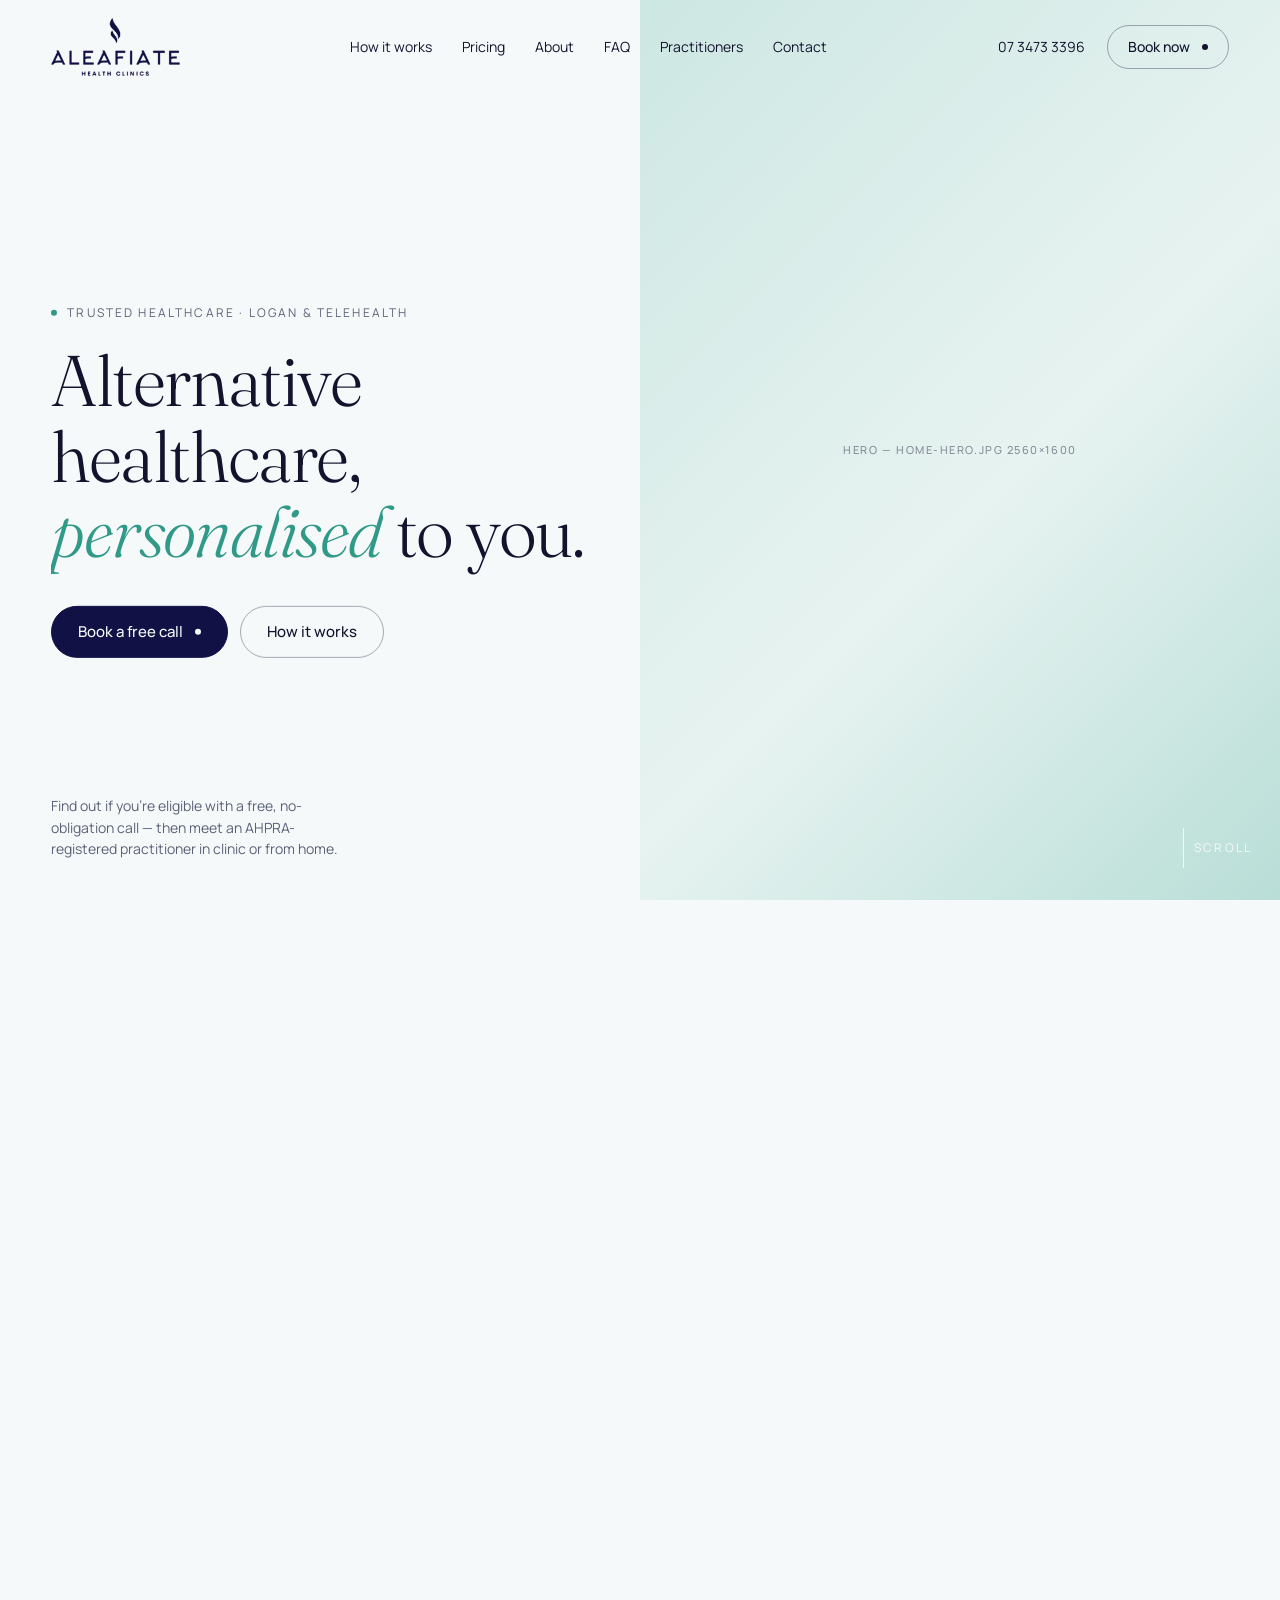
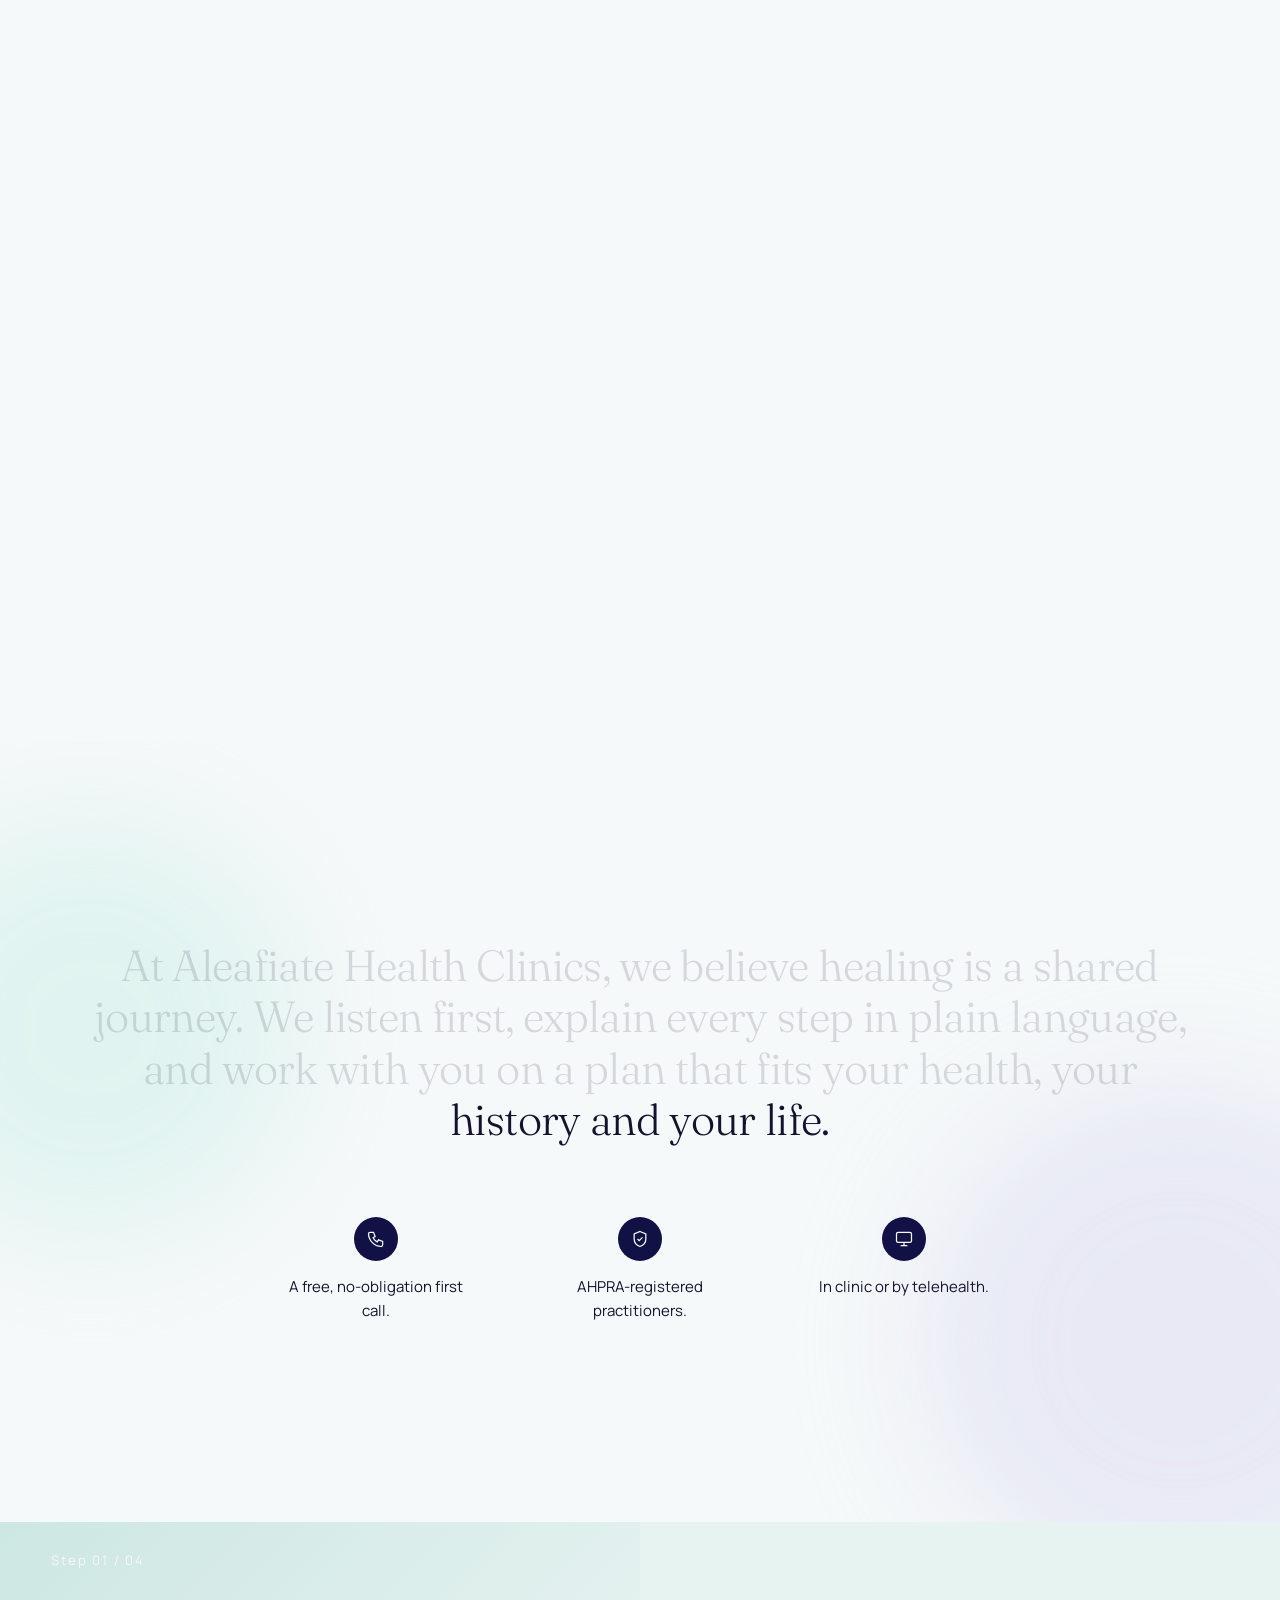
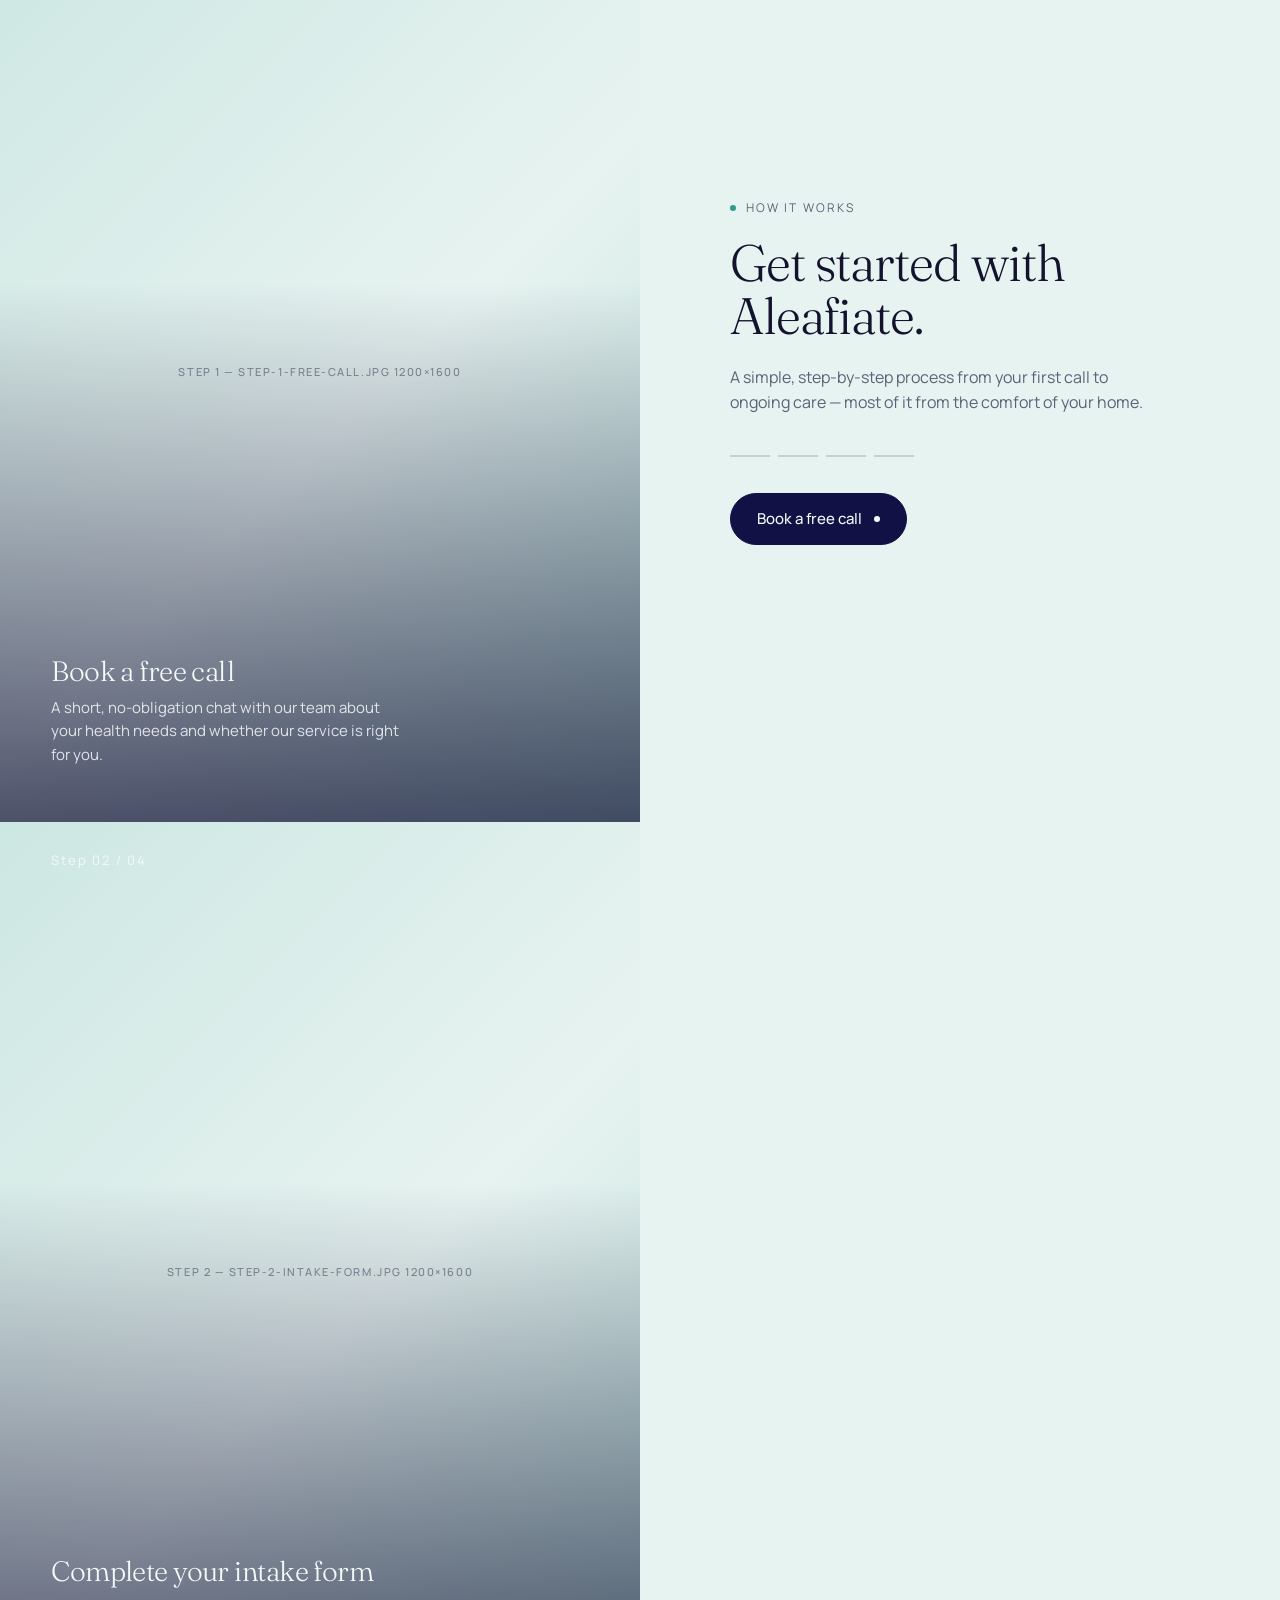
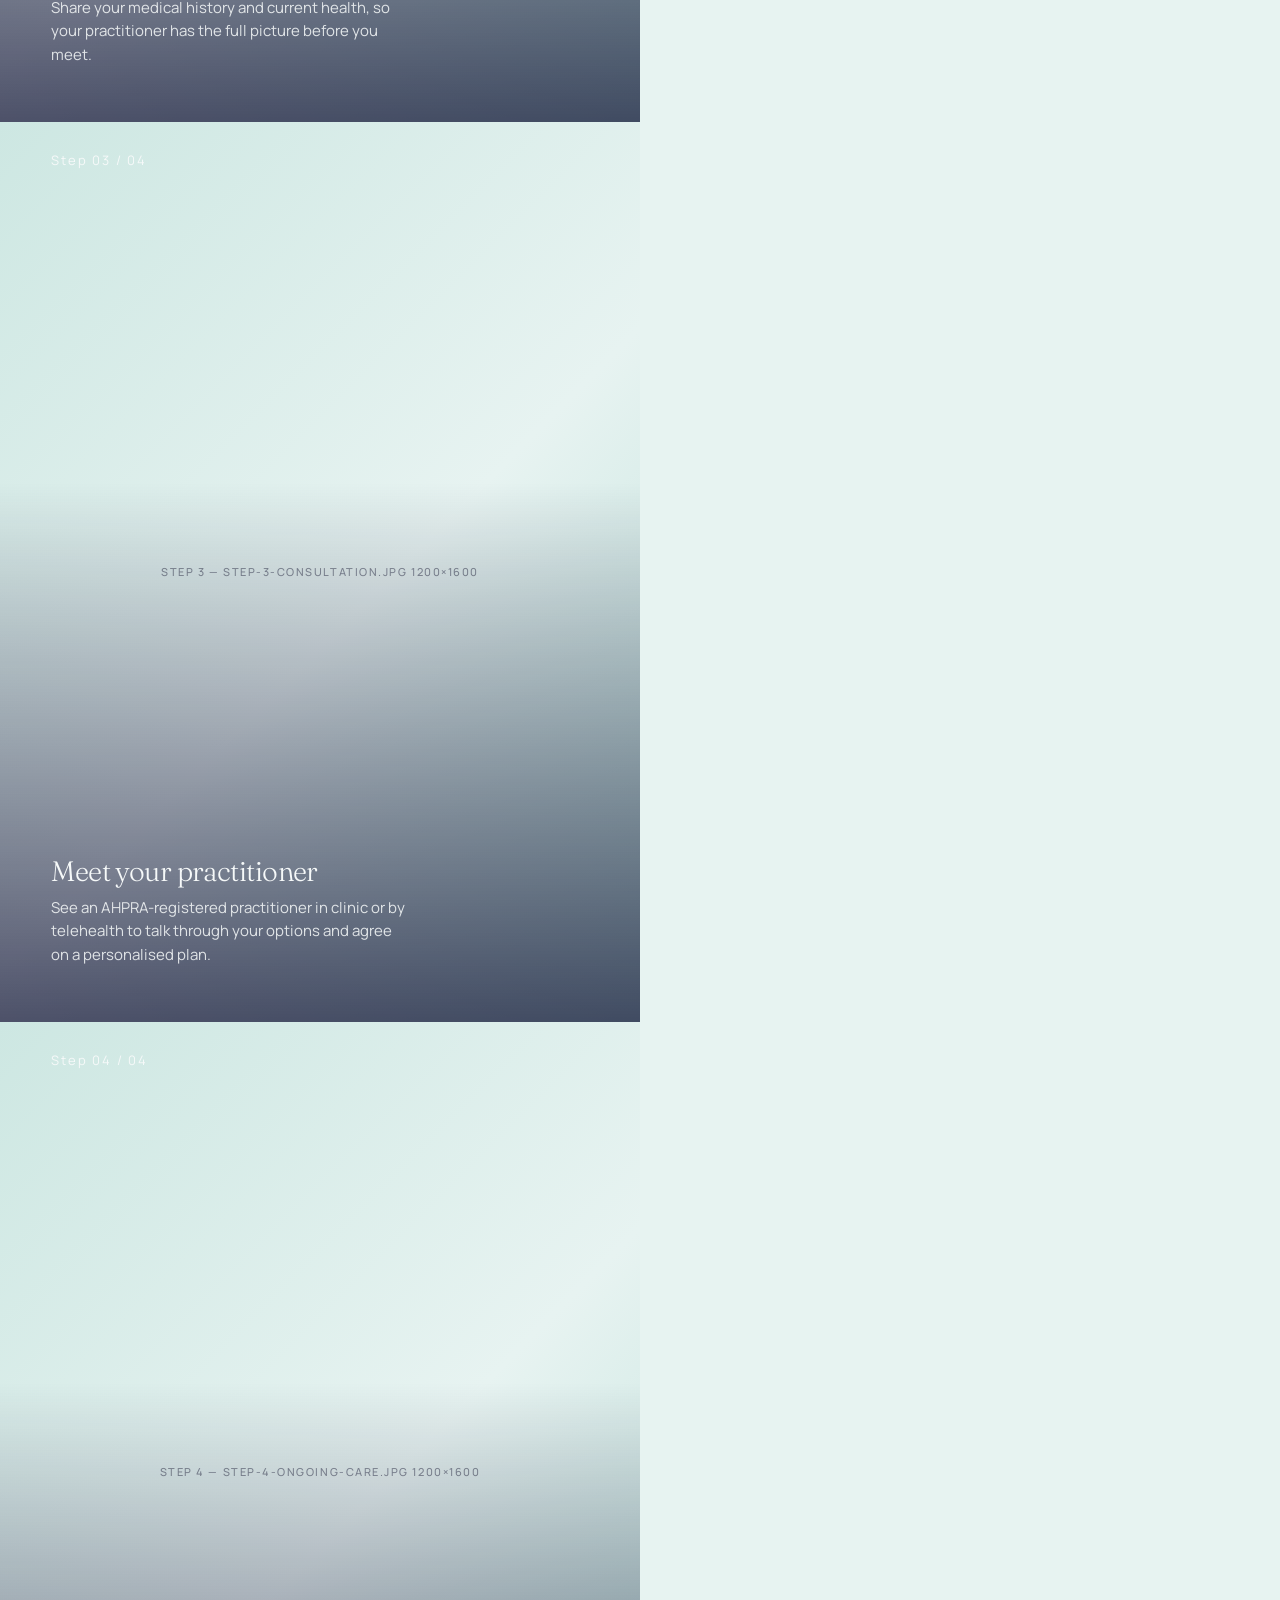
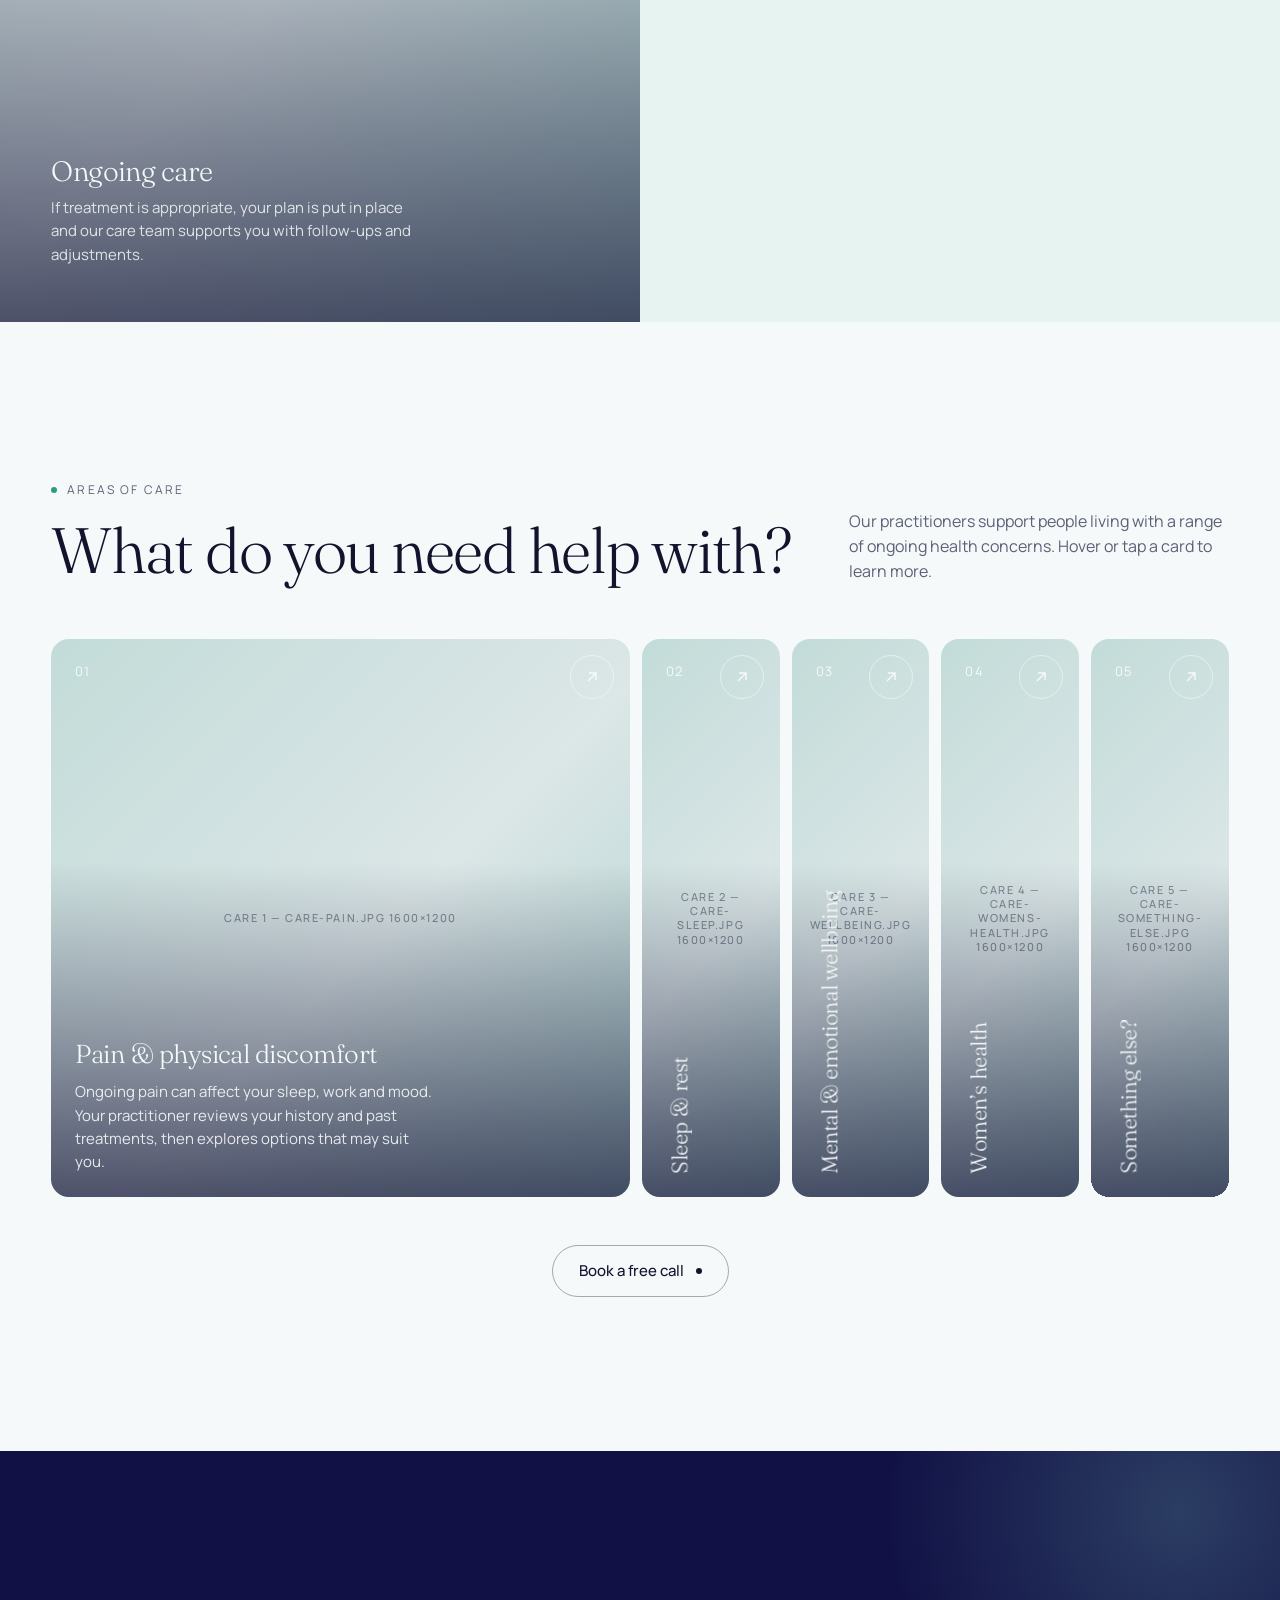
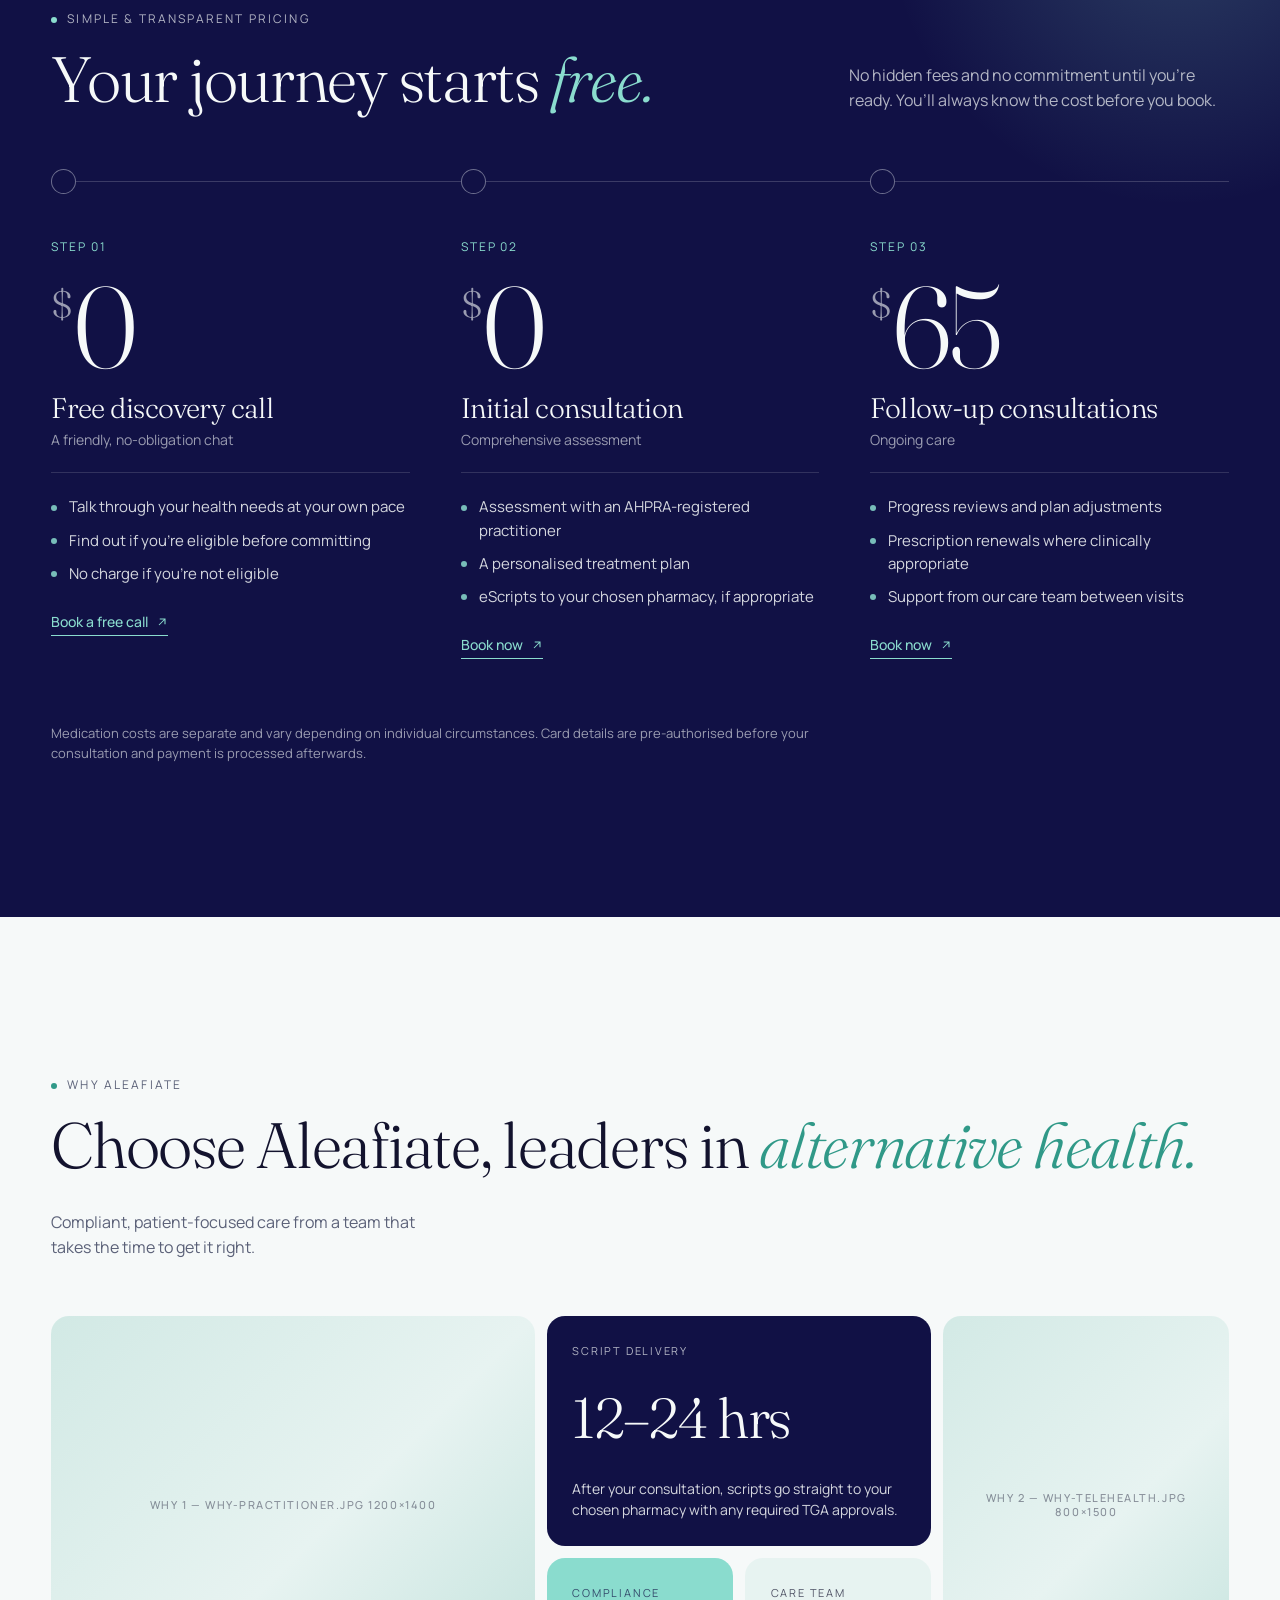
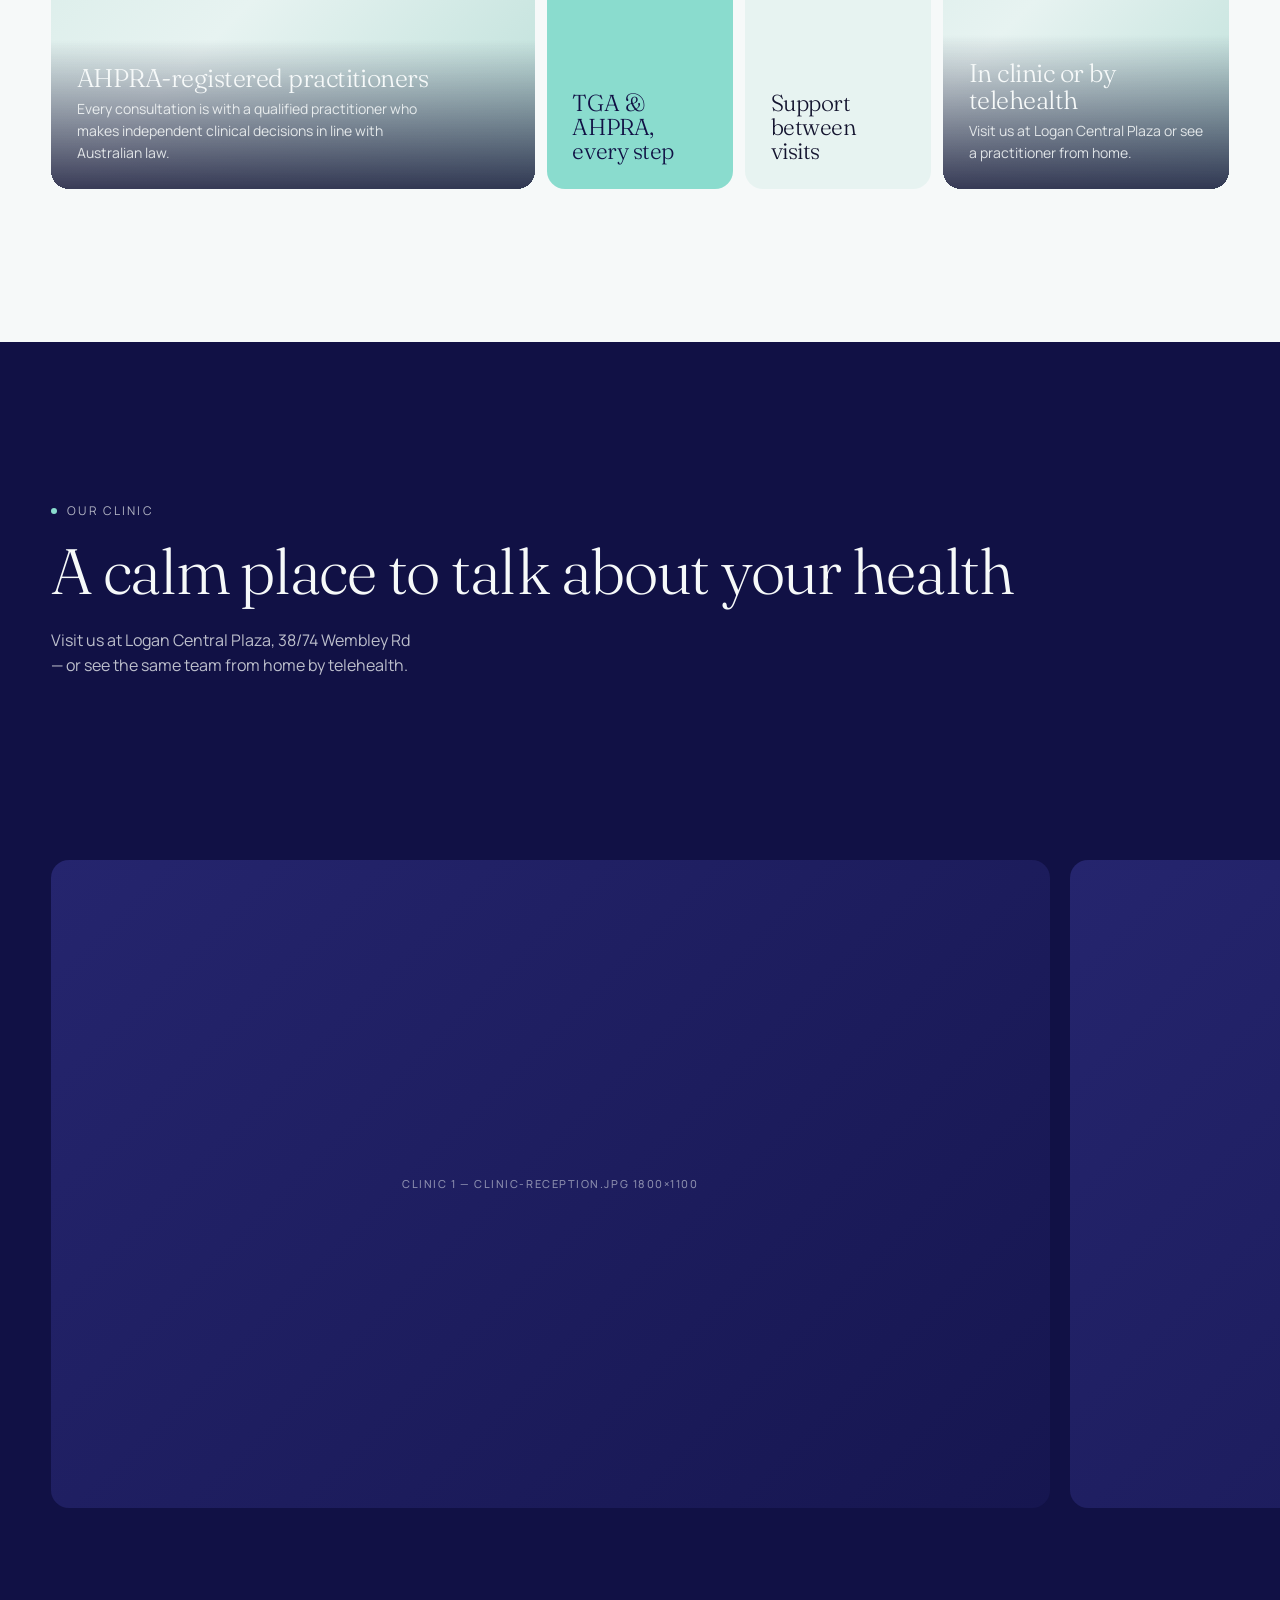
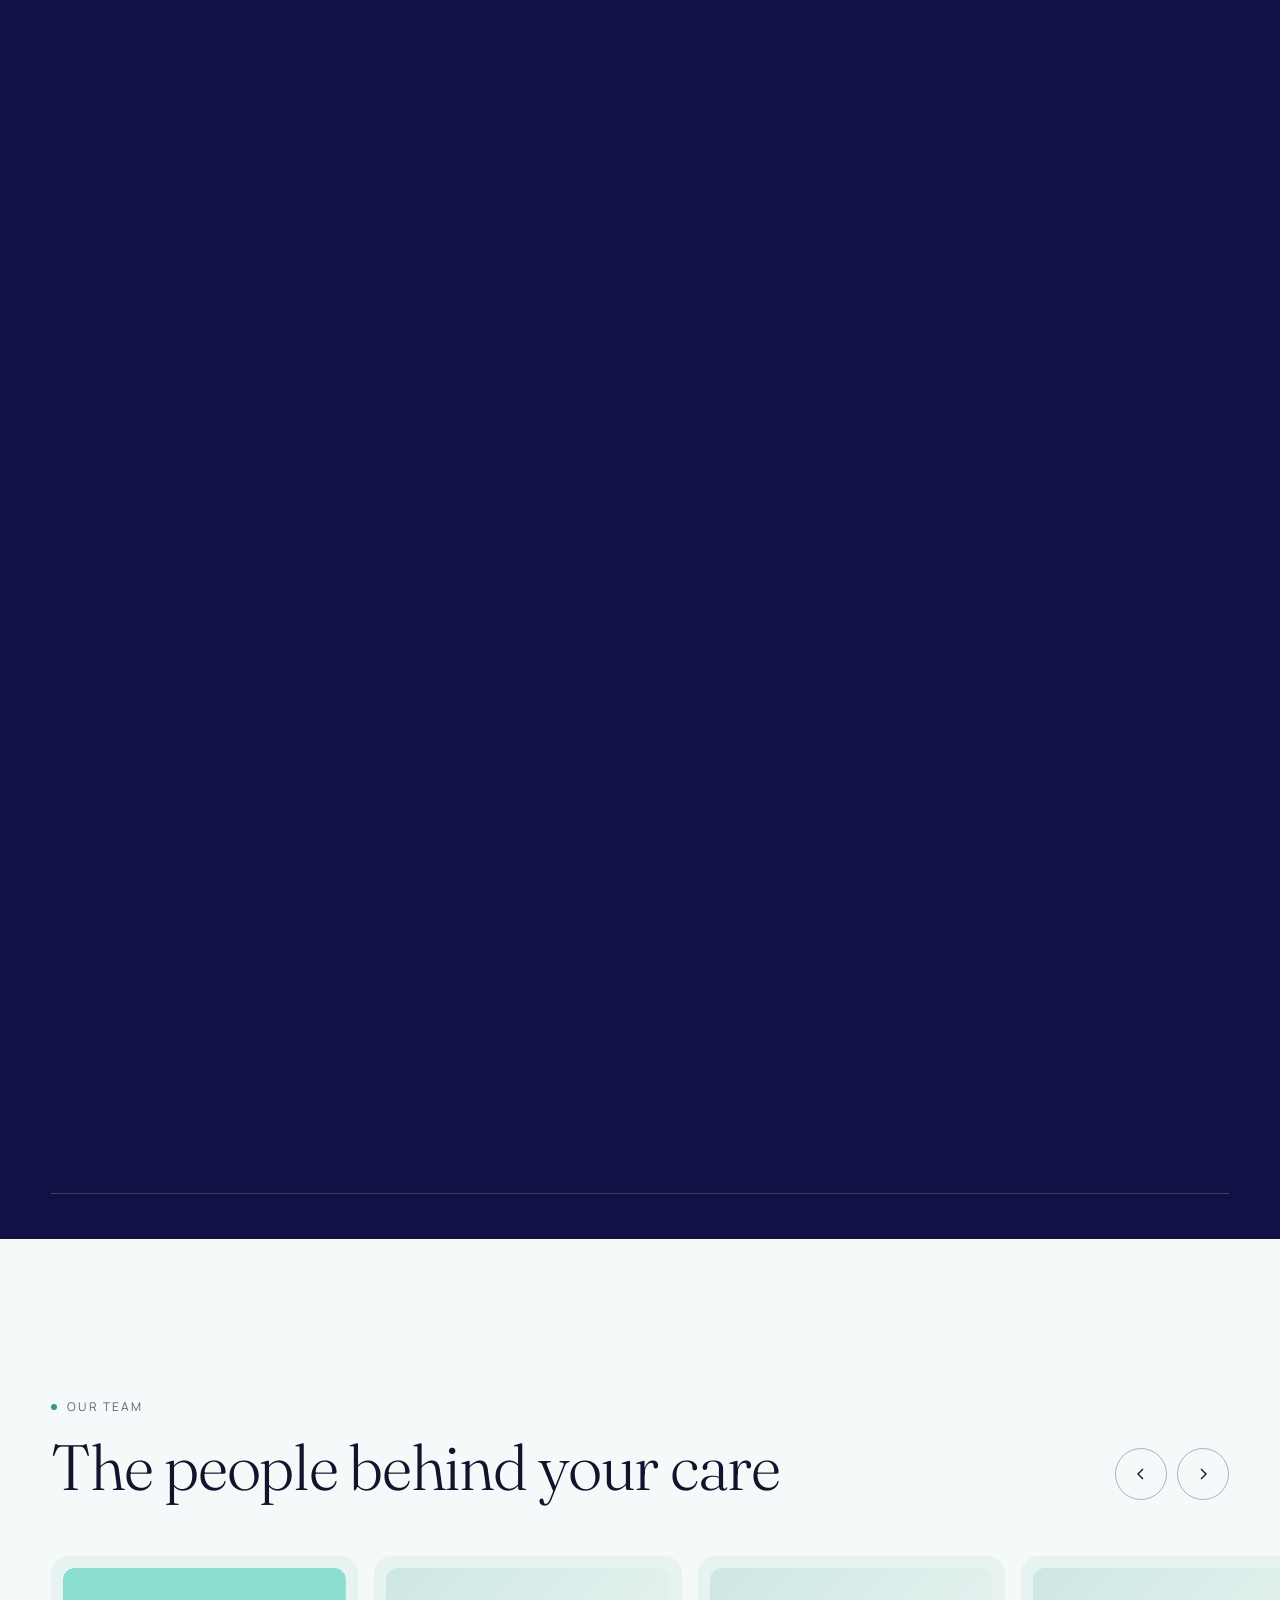
==== commit 6ff77580: "Homepage image guide and drop-in image slots - images/home/IMAGE-PROMPTS.md: file name, size, shape," ====
--- a/index.html
+++ b/index.html
@@ -39,7 +39,7 @@
     <p class="hero__foot" data-up>Find out if you’re eligible with a free, no-obligation call — then meet an AHPRA-registered practitioner in clinic or from home.</p>
   </div>
   <div class="hero__media" data-hero-media>
-    <div class="media" data-label="Hero image — practitioner, 1600×1800"><img src="" alt="" data-hero-img></div>
+    <div class="media" data-label="Hero — home-hero.jpg 2560×1600"><img src="images/home/home-hero.jpg" alt="Smiling Aleafiate practitioner" data-hero-img></div>
     <div class="hero__shade" data-hero-shade></div>
     <h2 class="hero__statement"><span data-hero-statement>Care that starts with a conversation.</span></h2>
     <div class="hero__scroll"><i></i>Scroll</div>
@@ -63,10 +63,10 @@
 <!-- ================= 3. HOW IT WORKS — sticky split ================= -->
 <section class="values" id="how-it-works">
   <div>
-    <article class="value-card" data-value><span class="value-card__num">Step 01 / 04</span><div class="media" data-label="Step image 1 — 1200×1600"><img src="" alt=""></div><div class="value-card__cap"><h3>Book a free call</h3><p>A short, no-obligation chat with our team about your health needs and whether our service is right for you.</p></div></article>
-    <article class="value-card" data-value><span class="value-card__num">Step 02 / 04</span><div class="media" data-label="Step image 2 — 1200×1600"><img src="" alt=""></div><div class="value-card__cap"><h3>Complete your intake form</h3><p>Share your medical history and current health, so your practitioner has the full picture before you meet.</p></div></article>
-    <article class="value-card" data-value><span class="value-card__num">Step 03 / 04</span><div class="media" data-label="Step image 3 — 1200×1600"><img src="" alt=""></div><div class="value-card__cap"><h3>Meet your practitioner</h3><p>See an AHPRA-registered practitioner in clinic or by telehealth to talk through your options and agree on a personalised plan.</p></div></article>
-    <article class="value-card" data-value><span class="value-card__num">Step 04 / 04</span><div class="media" data-label="Step image 4 — 1200×1600"><img src="" alt=""></div><div class="value-card__cap"><h3>Ongoing care</h3><p>If treatment is appropriate, your plan is put in place and our care team supports you with follow-ups and adjustments.</p></div></article>
+    <article class="value-card" data-value><span class="value-card__num">Step 01 / 04</span><div class="media" data-label="Step 1 — step-1-free-call.jpg 1200×1600"><img src="images/home/step-1-free-call.jpg" alt="Woman at home talking on the phone" loading="lazy"></div><div class="value-card__cap"><h3>Book a free call</h3><p>A short, no-obligation chat with our team about your health needs and whether our service is right for you.</p></div></article>
+    <article class="value-card" data-value><span class="value-card__num">Step 02 / 04</span><div class="media" data-label="Step 2 — step-2-intake-form.jpg 1200×1600"><img src="images/home/step-2-intake-form.jpg" alt="Man filling in an online form on a laptop" loading="lazy"></div><div class="value-card__cap"><h3>Complete your intake form</h3><p>Share your medical history and current health, so your practitioner has the full picture before you meet.</p></div></article>
+    <article class="value-card" data-value><span class="value-card__num">Step 03 / 04</span><div class="media" data-label="Step 3 — step-3-consultation.jpg 1200×1600"><img src="images/home/step-3-consultation.jpg" alt="Practitioner talking with a patient in a consultation room" loading="lazy"></div><div class="value-card__cap"><h3>Meet your practitioner</h3><p>See an AHPRA-registered practitioner in clinic or by telehealth to talk through your options and agree on a personalised plan.</p></div></article>
+    <article class="value-card" data-value><span class="value-card__num">Step 04 / 04</span><div class="media" data-label="Step 4 — step-4-ongoing-care.jpg 1200×1600"><img src="images/home/step-4-ongoing-care.jpg" alt="Patient on a video follow-up call at home" loading="lazy"></div><div class="value-card__cap"><h3>Ongoing care</h3><p>If treatment is appropriate, your plan is put in place and our care team supports you with follow-ups and adjustments.</p></div></article>
   </div>
   <div class="values__sticky">
     <span class="eyebrow">How it works</span>
@@ -86,31 +86,31 @@
     </div>
     <div class="treatments__row" data-stagger>
       <article class="t-card is-active" data-hover>
-        <div class="media" data-label="Care area 1 — 1600×1000"><img src="" alt=""></div>
+        <div class="media" data-label="Care 1 — care-pain.jpg 1600×1200"><img src="images/home/care-pain.jpg" alt="Woman gently stretching her shoulder at home" loading="lazy"></div>
         <span class="t-card__num">01</span>
         <span class="arrow-swap"><svg viewBox="0 0 16 16" fill="none" stroke="currentColor" stroke-width="1.4"><path d="M4 12L12 4M5 4h7v7"/></svg><svg viewBox="0 0 16 16" fill="none" stroke="currentColor" stroke-width="1.4"><path d="M4 12L12 4M5 4h7v7"/></svg></span>
         <div class="t-card__body"><h3 class="t-card__title"><span data-roll-text>Pain &amp; physical discomfort</span></h3><p class="t-card__desc">Ongoing pain can affect your sleep, work and mood. Your practitioner reviews your history and past treatments, then explores options that may suit you.</p></div>
       </article>
       <article class="t-card" data-hover>
-        <div class="media" data-label="Care area 2 — 1600×1000"><img src="" alt=""></div>
+        <div class="media" data-label="Care 2 — care-sleep.jpg 1600×1200"><img src="images/home/care-sleep.jpg" alt="Man sleeping peacefully in morning light" loading="lazy"></div>
         <span class="t-card__num">02</span>
         <span class="arrow-swap"><svg viewBox="0 0 16 16" fill="none" stroke="currentColor" stroke-width="1.4"><path d="M4 12L12 4M5 4h7v7"/></svg><svg viewBox="0 0 16 16" fill="none" stroke="currentColor" stroke-width="1.4"><path d="M4 12L12 4M5 4h7v7"/></svg></span>
         <div class="t-card__body"><h3 class="t-card__title"><span data-roll-text>Sleep &amp; rest</span></h3><p class="t-card__desc">Trouble falling or staying asleep takes a toll on everything else. We look at the full picture — health, habits and stress — before recommending anything.</p></div>
       </article>
       <article class="t-card" data-hover>
-        <div class="media" data-label="Care area 3 — 1600×1000"><img src="" alt=""></div>
+        <div class="media" data-label="Care 3 — care-wellbeing.jpg 1600×1200"><img src="images/home/care-wellbeing.jpg" alt="Young adult sitting calmly by a window with a cup of tea" loading="lazy"></div>
         <span class="t-card__num">03</span>
         <span class="arrow-swap"><svg viewBox="0 0 16 16" fill="none" stroke="currentColor" stroke-width="1.4"><path d="M4 12L12 4M5 4h7v7"/></svg><svg viewBox="0 0 16 16" fill="none" stroke="currentColor" stroke-width="1.4"><path d="M4 12L12 4M5 4h7v7"/></svg></span>
         <div class="t-card__body"><h3 class="t-card__title"><span data-roll-text>Mental &amp; emotional wellbeing</span></h3><p class="t-card__desc">Living with stress, anxiety or low mood? We offer a calm, non-judgemental space to talk through your experience and your options.</p></div>
       </article>
       <article class="t-card" data-hover>
-        <div class="media" data-label="Care area 4 — 1600×1000"><img src="" alt=""></div>
+        <div class="media" data-label="Care 4 — care-womens-health.jpg 1600×1200"><img src="images/home/care-womens-health.jpg" alt="Woman relaxing comfortably at home" loading="lazy"></div>
         <span class="t-card__num">04</span>
         <span class="arrow-swap"><svg viewBox="0 0 16 16" fill="none" stroke="currentColor" stroke-width="1.4"><path d="M4 12L12 4M5 4h7v7"/></svg><svg viewBox="0 0 16 16" fill="none" stroke="currentColor" stroke-width="1.4"><path d="M4 12L12 4M5 4h7v7"/></svg></span>
         <div class="t-card__body"><h3 class="t-card__title"><span data-roll-text>Women’s health</span></h3><p class="t-card__desc">From menstrual pain to menopause, we take women’s health concerns seriously and plan care around your body and your stage of life.</p></div>
       </article>
       <article class="t-card" data-hover>
-        <div class="media" data-label="Care area 5 — 1600×1000"><img src="" alt=""></div>
+        <div class="media" data-label="Care 5 — care-something-else.jpg 1600×1200"><img src="images/home/care-something-else.jpg" alt="Older couple walking along a coastal path" loading="lazy"></div>
         <span class="t-card__num">05</span>
         <span class="arrow-swap"><svg viewBox="0 0 16 16" fill="none" stroke="currentColor" stroke-width="1.4"><path d="M4 12L12 4M5 4h7v7"/></svg><svg viewBox="0 0 16 16" fill="none" stroke="currentColor" stroke-width="1.4"><path d="M4 12L12 4M5 4h7v7"/></svg></span>
         <div class="t-card__body"><h3 class="t-card__title"><span data-roll-text>Something else?</span></h3><p class="t-card__desc">Not sure whether we can help? Book a free call and our team will talk it through with you — there’s no obligation.</p></div>
@@ -170,9 +170,9 @@
       <p data-up>Compliant, patient-focused care from a team that takes the time to get it right.</p>
     </div>
     <div class="outcomes__grid">
-      <div class="o-item"><div class="media" data-label="Practitioner consultation — 1400×1100"><img src="" alt=""></div><div class="o-cap"><h3>AHPRA-registered practitioners</h3><p>Every consultation is with a qualified practitioner who makes independent clinical decisions in line with Australian law.</p></div></div>
+      <div class="o-item"><div class="media" data-label="Why 1 — why-practitioner.jpg 1200×1400"><img src="images/home/why-practitioner.jpg" alt="Practitioner explaining a plan to a patient" loading="lazy"></div><div class="o-cap"><h3>AHPRA-registered practitioners</h3><p>Every consultation is with a qualified practitioner who makes independent clinical decisions in line with Australian law.</p></div></div>
       <div class="o-item o-item--text"><span class="o-item__label">Script delivery</span><div class="o-item__big">12–24 hrs</div><p>After your consultation, scripts go straight to your chosen pharmacy with any required TGA approvals.</p></div>
-      <div class="o-item"><div class="media" data-label="Telehealth at home — 900×1300"><img src="" alt=""></div><div class="o-cap"><h3>In clinic or by telehealth</h3><p>Visit us at Logan Central Plaza or see a practitioner from home.</p></div></div>
+      <div class="o-item"><div class="media" data-label="Why 2 — why-telehealth.jpg 800×1500"><img src="images/home/why-telehealth.jpg" alt="Patient on a telehealth video consultation at home" loading="lazy"></div><div class="o-cap"><h3>In clinic or by telehealth</h3><p>Visit us at Logan Central Plaza or see a practitioner from home.</p></div></div>
       <div class="o-item o-item--text o-item--mint"><span class="o-item__label">Compliance</span><h3>TGA &amp; AHPRA, every step</h3></div>
       <div class="o-item o-item--text o-item--sand"><span class="o-item__label">Care team</span><h3>Support between visits</h3></div>
     </div>
@@ -187,11 +187,11 @@
   </div>
   <div class="space__pin">
     <div class="space__track" data-h-track>
-      <div class="space__item"><div class="media media--dark" data-label="Clinic reception — 1800×1200"><img src="" alt=""></div></div>
-      <div class="space__item"><div class="media media--dark" data-label="Consultation room — 1800×1200"><img src="" alt=""></div></div>
-      <div class="space__item"><div class="media media--dark" data-label="Telehealth consult — 1800×1200"><img src="" alt=""></div></div>
+      <div class="space__item"><div class="media media--dark" data-label="Clinic 1 — clinic-reception.jpg 1800×1100"><img src="images/home/clinic-reception.jpg" alt="Aleafiate clinic reception" loading="lazy"></div></div>
+      <div class="space__item"><div class="media media--dark" data-label="Clinic 2 — clinic-consult-room.jpg 1800×1100"><img src="images/home/clinic-consult-room.jpg" alt="Aleafiate consultation room" loading="lazy"></div></div>
+      <div class="space__item"><div class="media media--dark" data-label="Clinic 3 — clinic-telehealth.jpg 1800×1100"><img src="images/home/clinic-telehealth.jpg" alt="Practitioner on a telehealth call" loading="lazy"></div></div>
       <div class="space__item space__item--final">
-        <div class="media media--dark" data-label="Clinic wide shot — 2400×1600"><img src="" alt=""></div>
+        <div class="media media--dark" data-label="Clinic 4 — clinic-wide.jpg 2560×1440"><img src="images/home/clinic-wide.jpg" alt="Calm, light-filled clinic space" loading="lazy"></div>
         <div class="space__overlay"></div>
         <h3 class="space__quote"><span data-space-quote>Leading the way in holistic healthcare in Australia.</span></h3>
       </div>
@@ -220,7 +220,7 @@
           <h4>Areas of interest</h4><ul class="tags"><li>Mental health</li><li>Health goals</li><li>Holistic care</li></ul>
         </template>
       </article>
-      <article class="member" data-profile data-hover tabindex="0" role="button" aria-haspopup="dialog" aria-label="View profile: Jeremy Chou, Nurse Practitioner" data-name="Jeremy Chou" data-role="Nurse Practitioner" data-reg="NP MMH BN BPsychSc"><div class="media" data-label="Jeremy Chou — portrait 900×1200"><img src="" alt=""></div><div class="member__meta"><div><h3><span data-roll-text>Jeremy Chou</span></h3><p>Nurse Practitioner · NP MMH BN BPsychSc</p></div><span class="member__dot"></span></div>
+      <article class="member" data-profile data-hover tabindex="0" role="button" aria-haspopup="dialog" aria-label="View profile: Jeremy Chou, Nurse Practitioner" data-name="Jeremy Chou" data-role="Nurse Practitioner" data-reg="NP MMH BN BPsychSc"><div class="media" data-label="Jeremy Chou — portrait 900×1200"><img src="images/team/jeremy-chou.jpg" alt="Portrait of Jeremy Chou"></div><div class="member__meta"><div><h3><span data-roll-text>Jeremy Chou</span></h3><p>Nurse Practitioner · NP MMH BN BPsychSc</p></div><span class="member__dot"></span></div>
         <template>
           <p class="lead">Jeremy Chou is a Nurse Practitioner with over 15 years of experience across mental health and primary healthcare, including more than four years of experience in Alternative Healthcare.</p><p>Jeremy has extensive experience in patient assessment and treatment, telehealth and multidisciplinary care. He has also held senior medical and clinical leadership roles, with expertise in TGA and AHPRA requirements and the SAS-B approval process.</p><p>With postgraduate qualifications in Nurse Practitioner studies and Mental Health, Jeremy is committed to delivering accessible, personalised and patient-centred care.</p>
           <h4>Qualifications</h4><ul class="drawer__list"><li>Nurse Practitioner (NP)</li><li>Master of Mental Health (MMH)</li><li>Bachelor of Nursing (BN)</li><li>Bachelor of Psychological Science (BPsychSc)</li></ul>
@@ -282,7 +282,7 @@
       <div class="voices__dots" data-voices-dots></div>
     </div>
     <aside class="voices__side" data-up>
-      <div class="media" data-settle data-label="Side image — clinic team, 900×1200"><img src="" alt=""></div>
+      <div class="media" data-settle data-label="Reviews — reviews-side.jpg 900×1200"><img src="images/home/reviews-side.jpg" alt="Friendly receptionist on the phone at the clinic front desk" loading="lazy"></div>
       <div class="rating"><div class="rating__stars" style="font-size:22px">★★★★★</div><p>Five-star reviews from our patients on Google</p><a href="#" class="btn" data-roll><span class="btn__fill"></span><span class="btn__label">Review us on Google</span><svg class="btn__arrow" viewBox="0 0 16 16" fill="none" stroke="currentColor" stroke-width="1.4"><path d="M4 12L12 4M5 4h7v7"/></svg></a></div>
     </aside>
   </div>
@@ -308,10 +308,10 @@
 <!-- ================= 11. CTA — headline → image grows → card ================= -->
 <section class="cta" id="contact">
   <h2 class="cta__headline"><span data-letters>Leading the way in holistic healthcare.</span></h2>
-  <div class="cta__image"><div class="media" data-label="CTA background — 2400×1600"><img src="" alt="" data-cta-img></div></div>
+  <div class="cta__image"><div class="media" data-label="CTA — cta-background.jpg 2560×1440"><img src="images/home/cta-background.jpg" alt="Man meditating outdoors at sunrise" loading="lazy" data-cta-img></div></div>
   <div class="cta__card-wrap">
     <div class="cta__card">
-      <div class="media" data-label="Card image — 700×800"><img src="" alt=""></div>
+      <div class="media" data-label="CTA card — cta-card.jpg 800×900"><img src="images/home/cta-card.jpg" alt="Hands holding a phone, ready to call" loading="lazy"></div>
       <div class="cta__card-body">
         <div><h3>Start with a free call</h3><p>A no-obligation chat with our team to see whether Aleafiate is right for you. Call 07 3473 3396, Monday to Friday, 9 am – 5 pm.</p></div>
         <div style="display:flex;gap:10px;flex-wrap:wrap"><a href="tel:+61734733396" class="btn" data-roll><span class="btn__fill"></span><span class="btn__label">Book a free call</span><span class="btn__dot"></span></a><a href="contact.html" class="btn btn--ghost" data-roll><span class="btn__fill"></span><span class="btn__label">Book now</span><svg class="btn__arrow" viewBox="0 0 16 16" fill="none" stroke="currentColor" stroke-width="1.4"><path d="M4 12L12 4M5 4h7v7"/></svg></a></div>
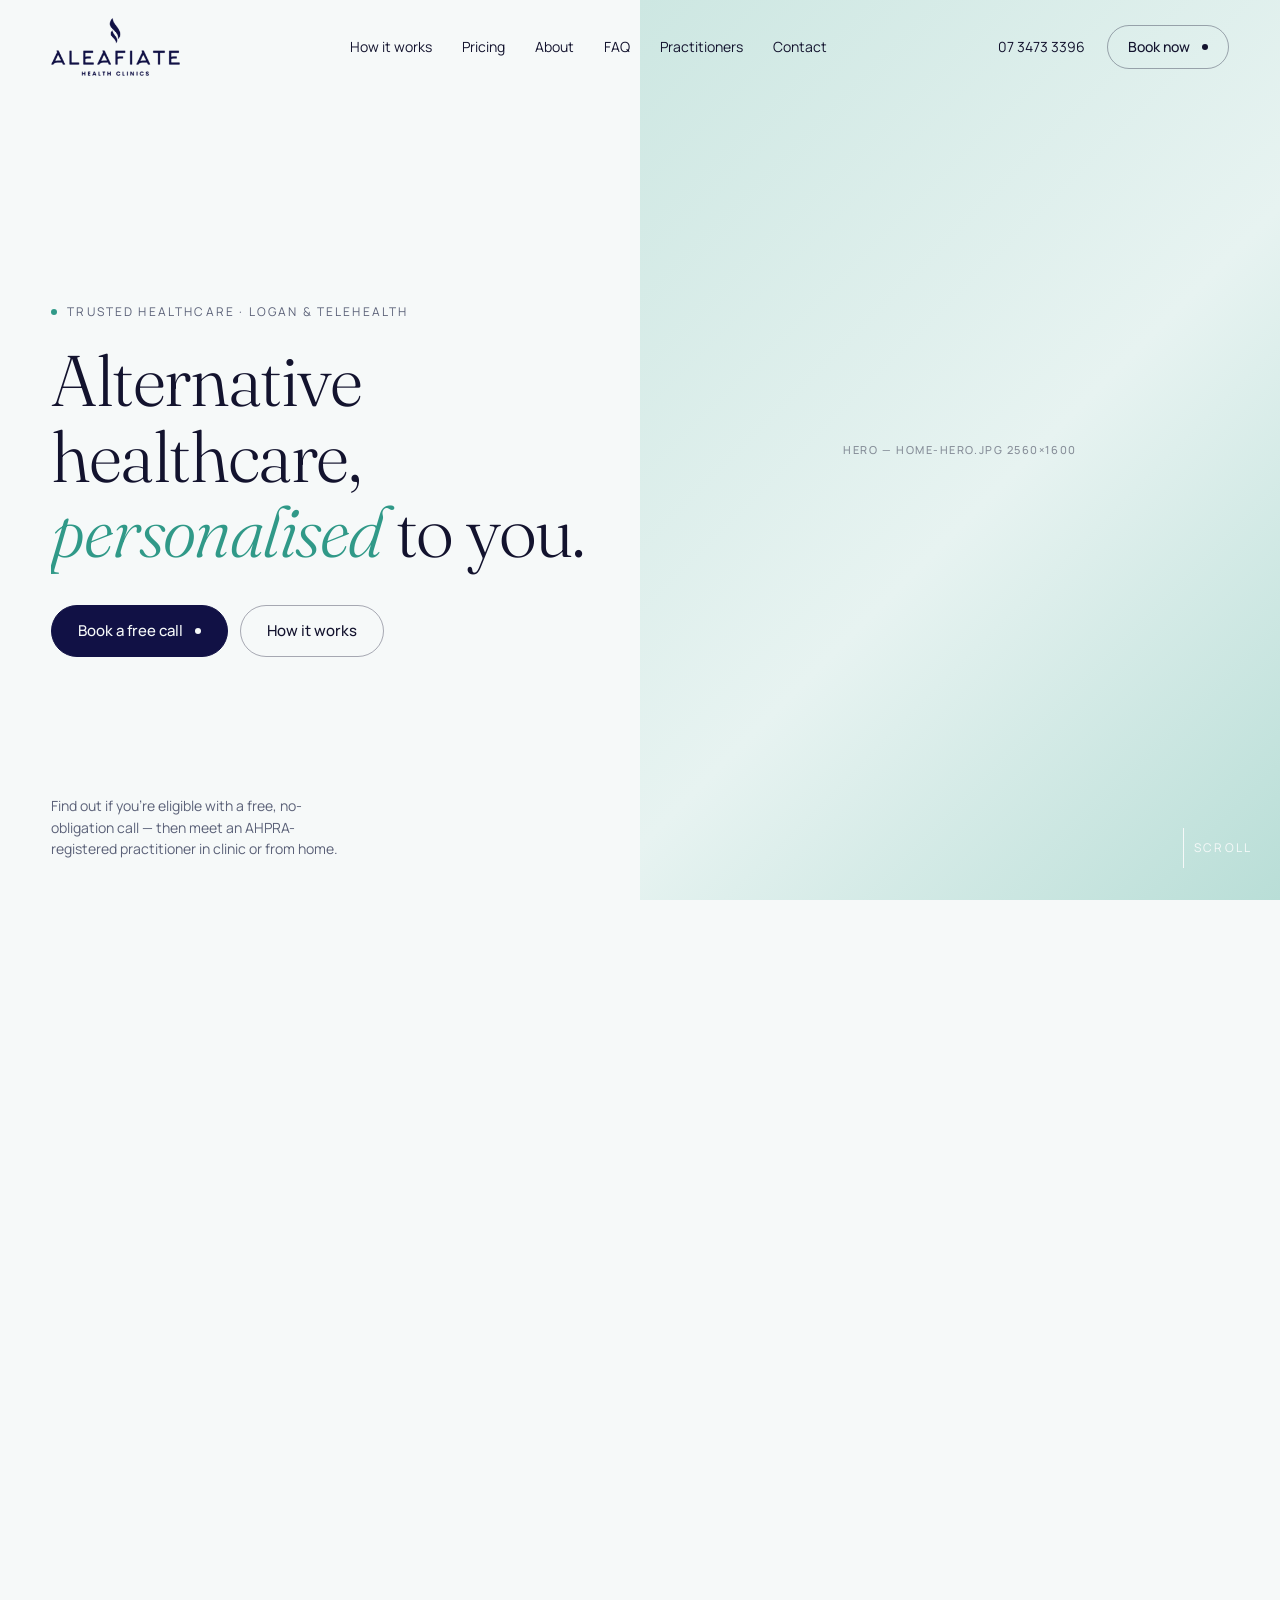
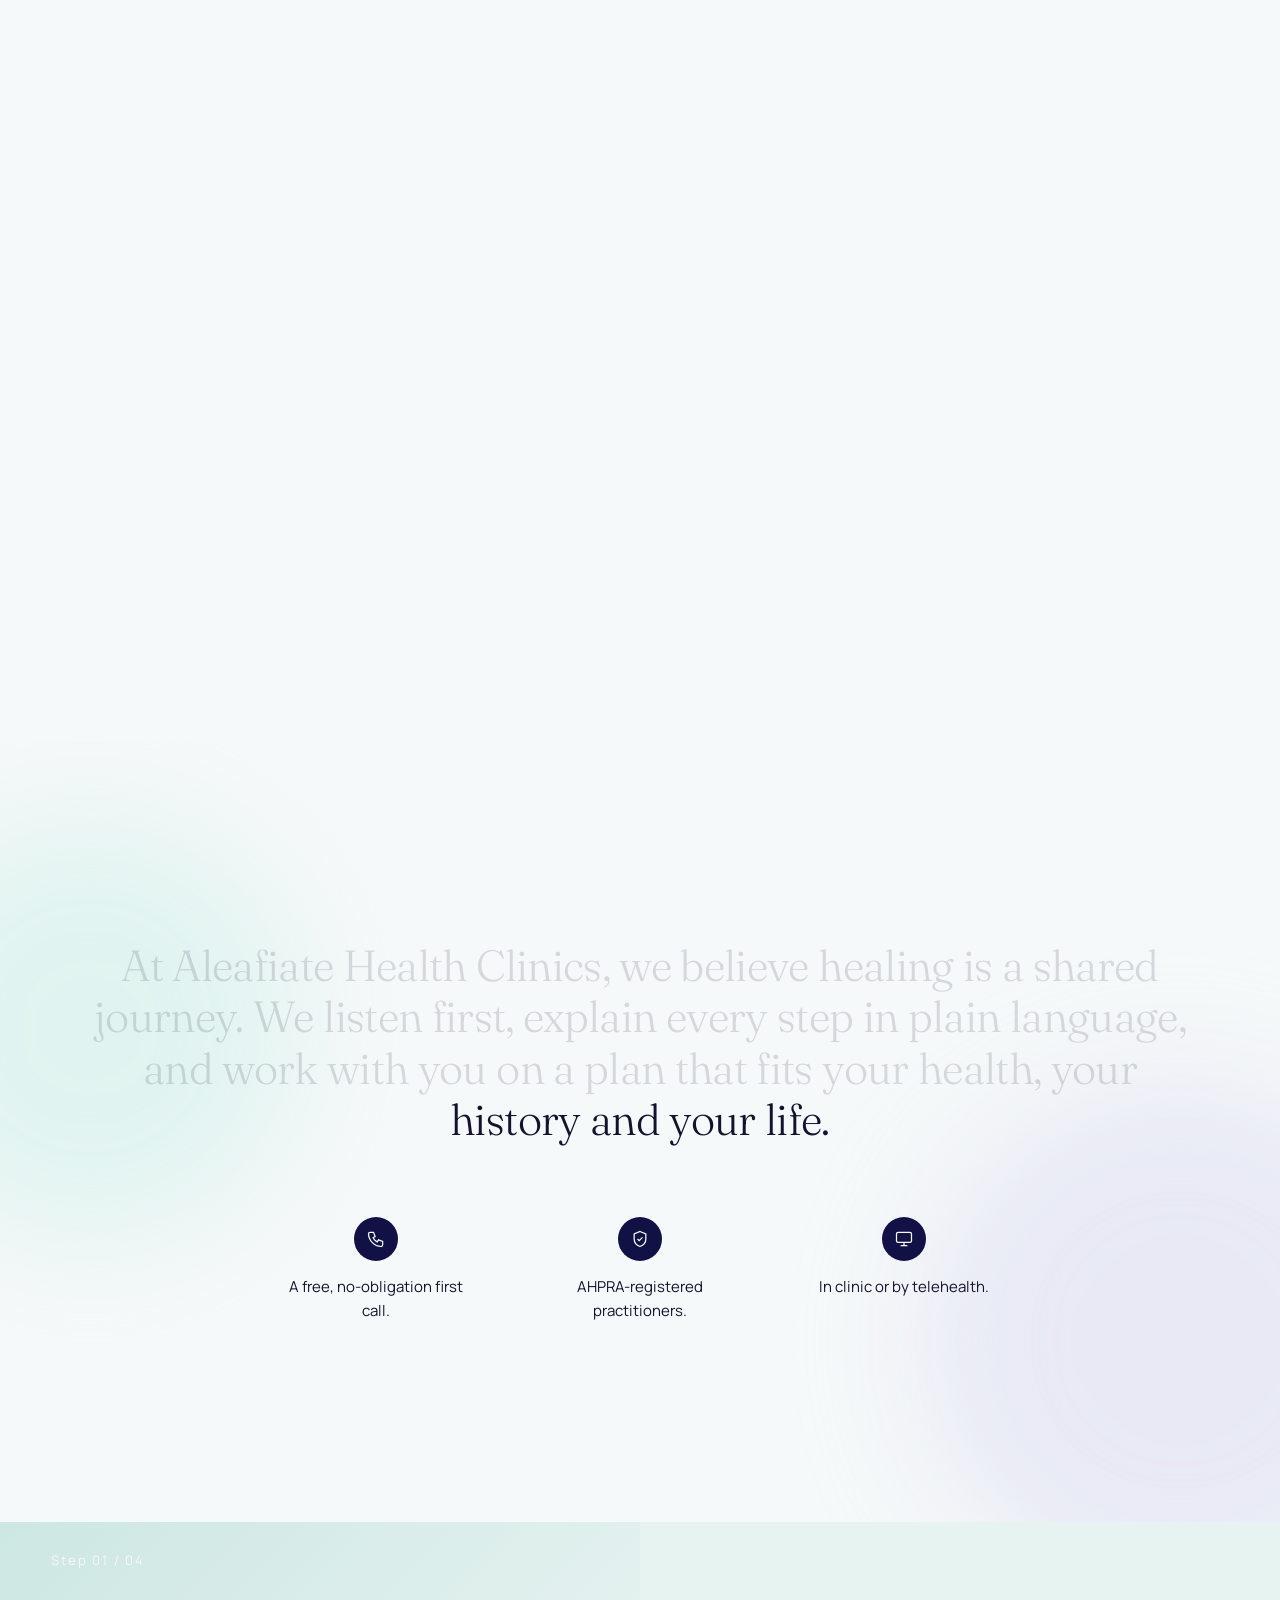
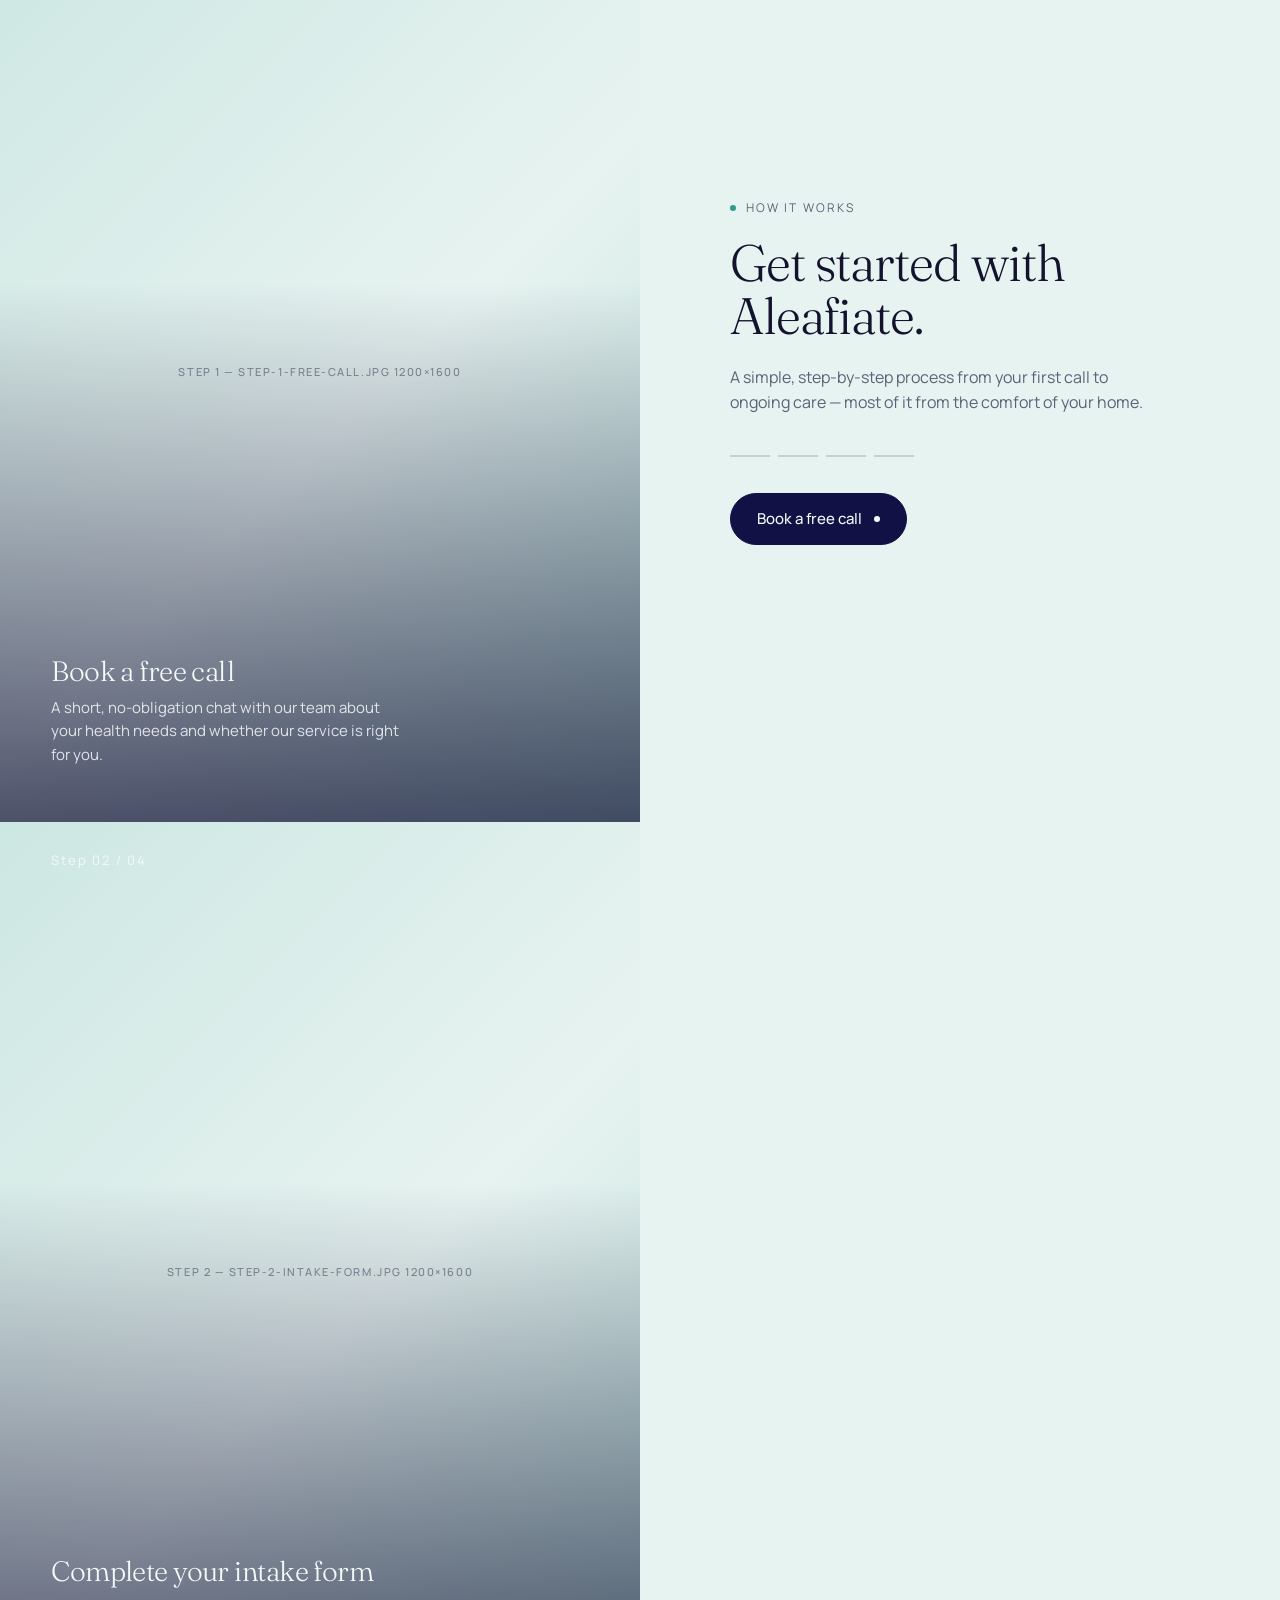
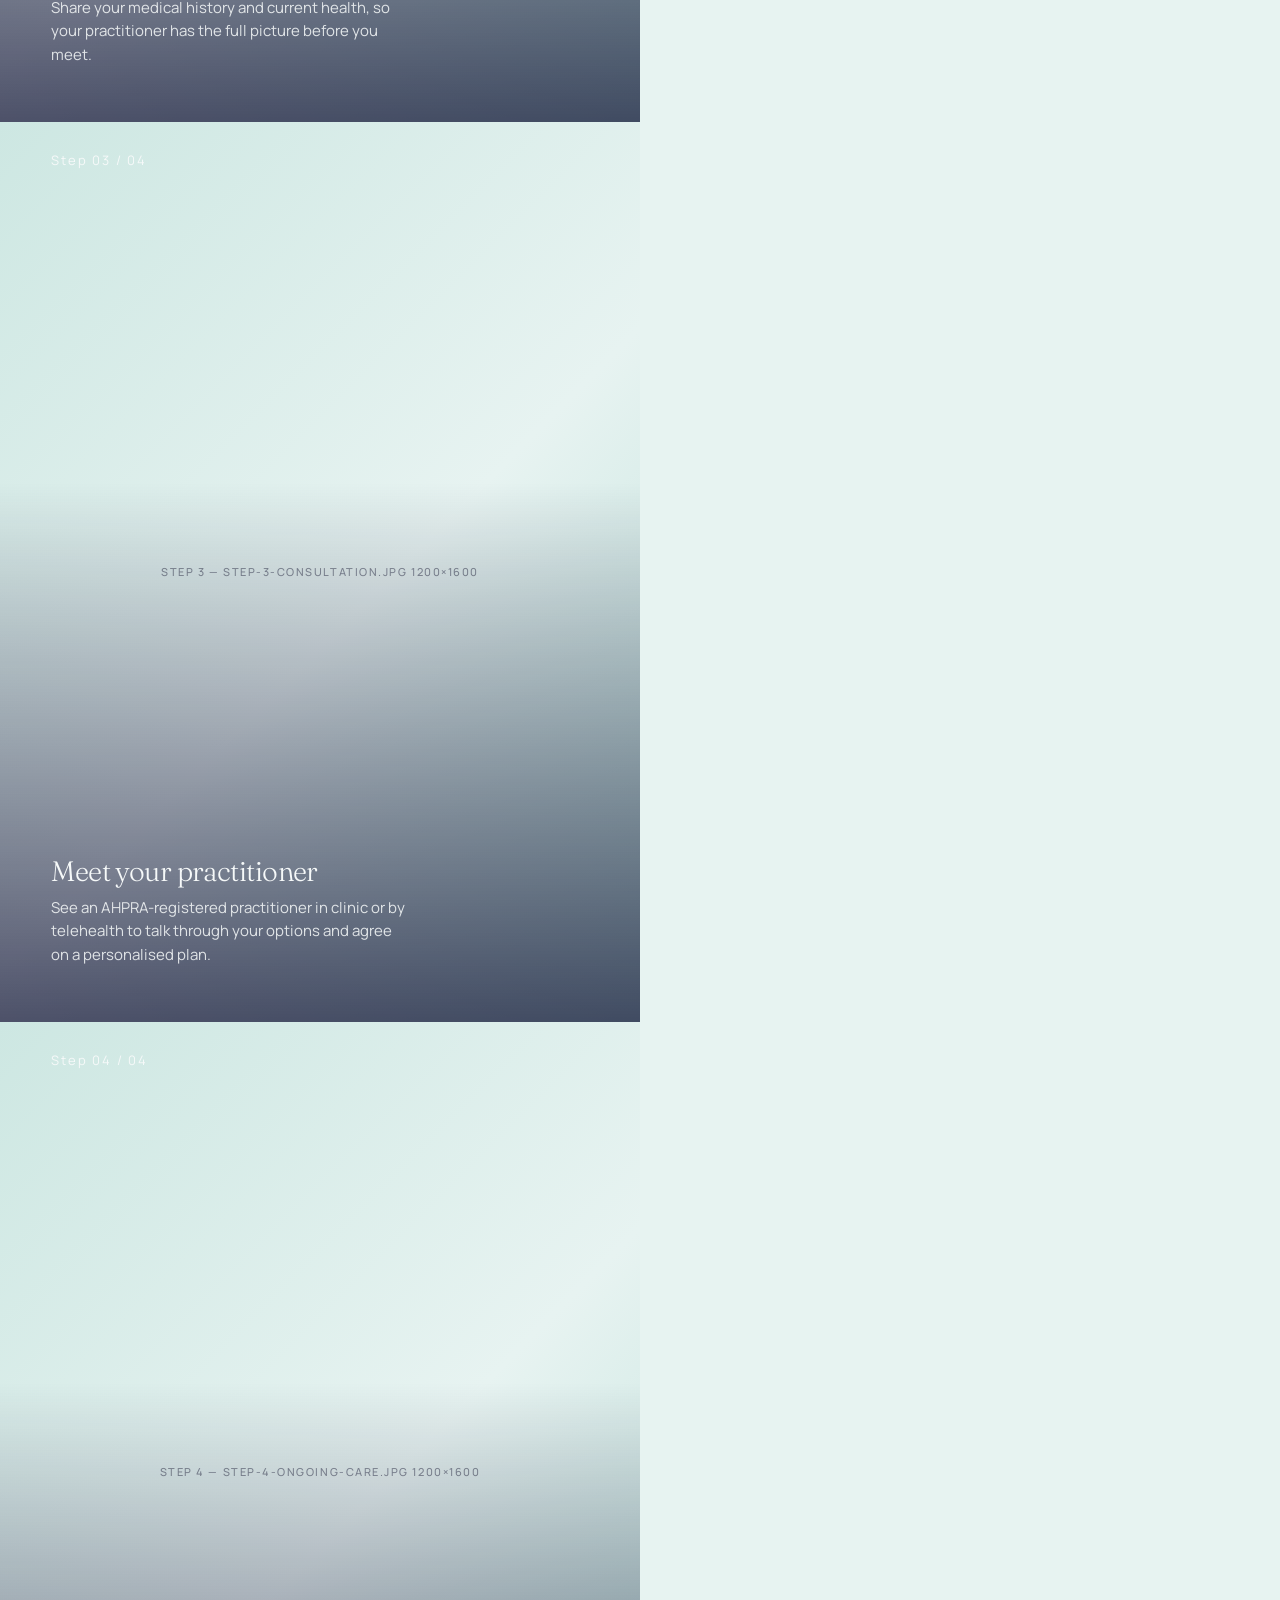
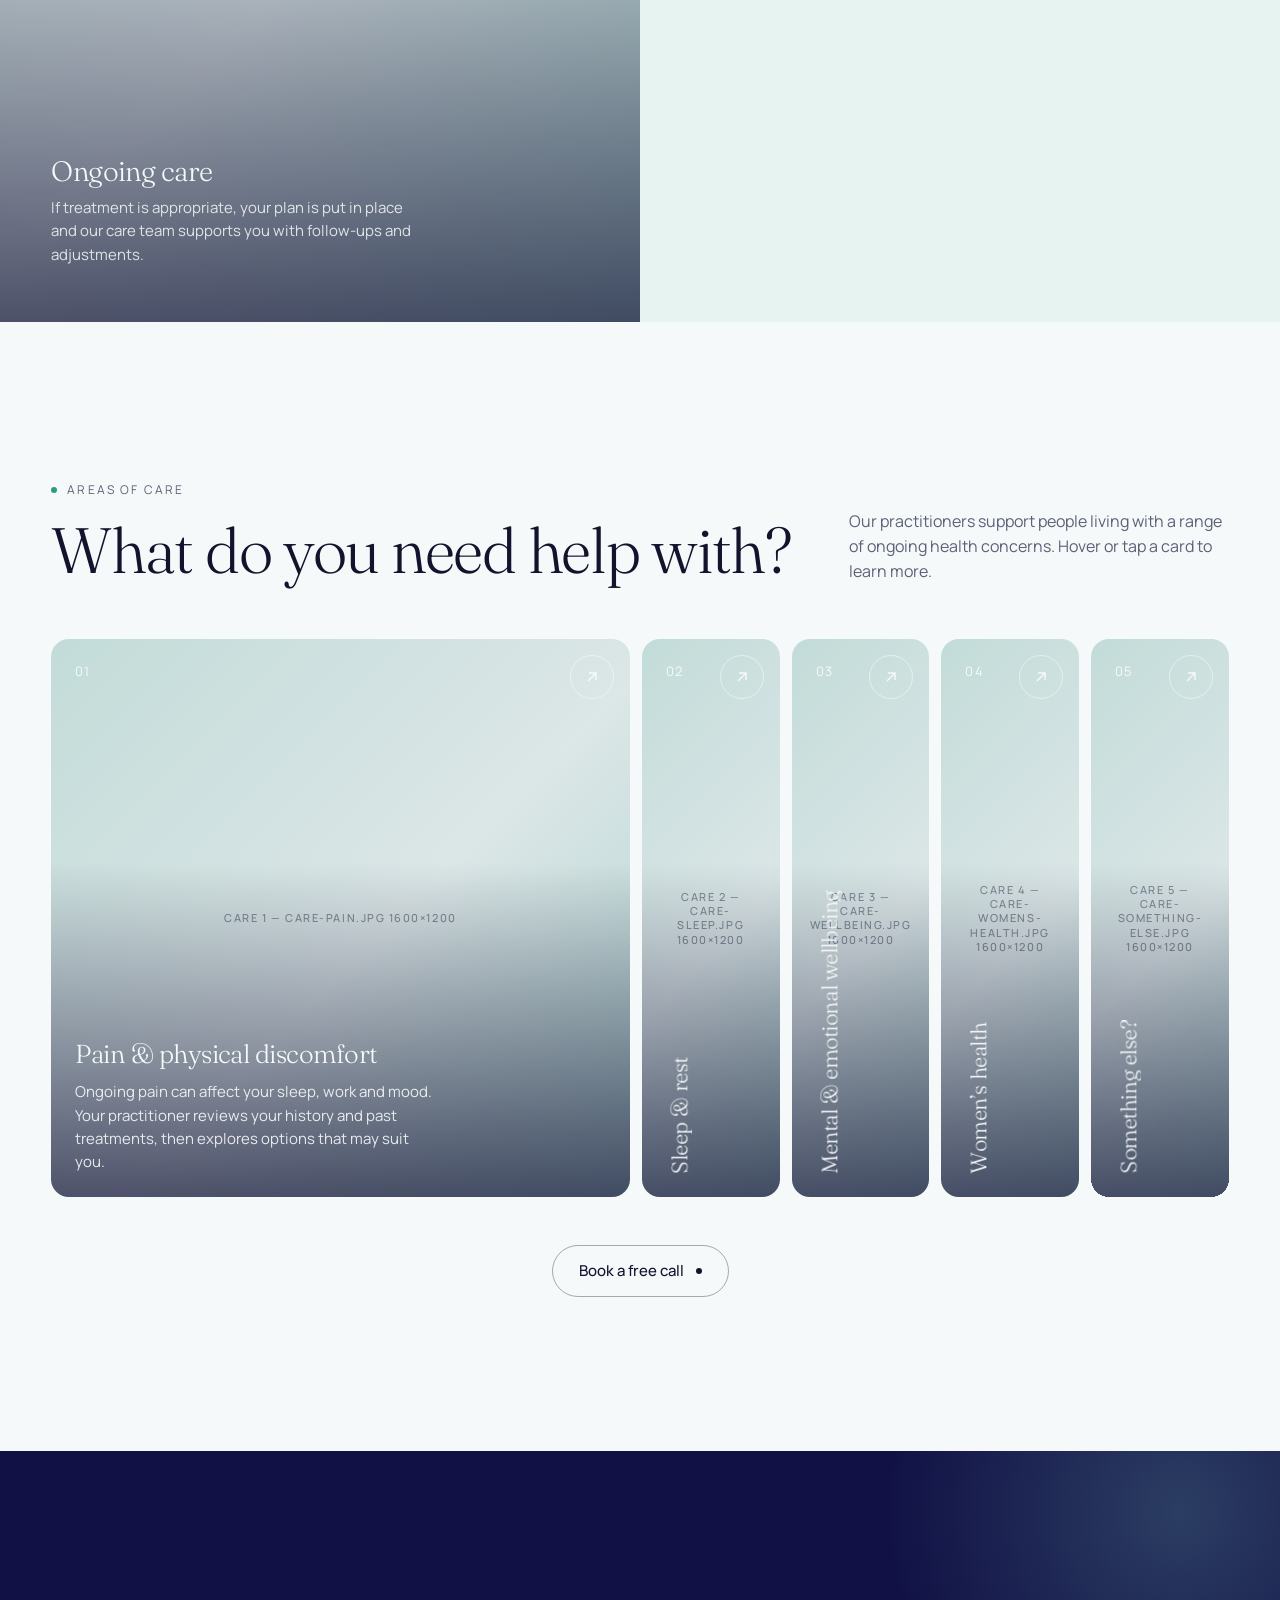
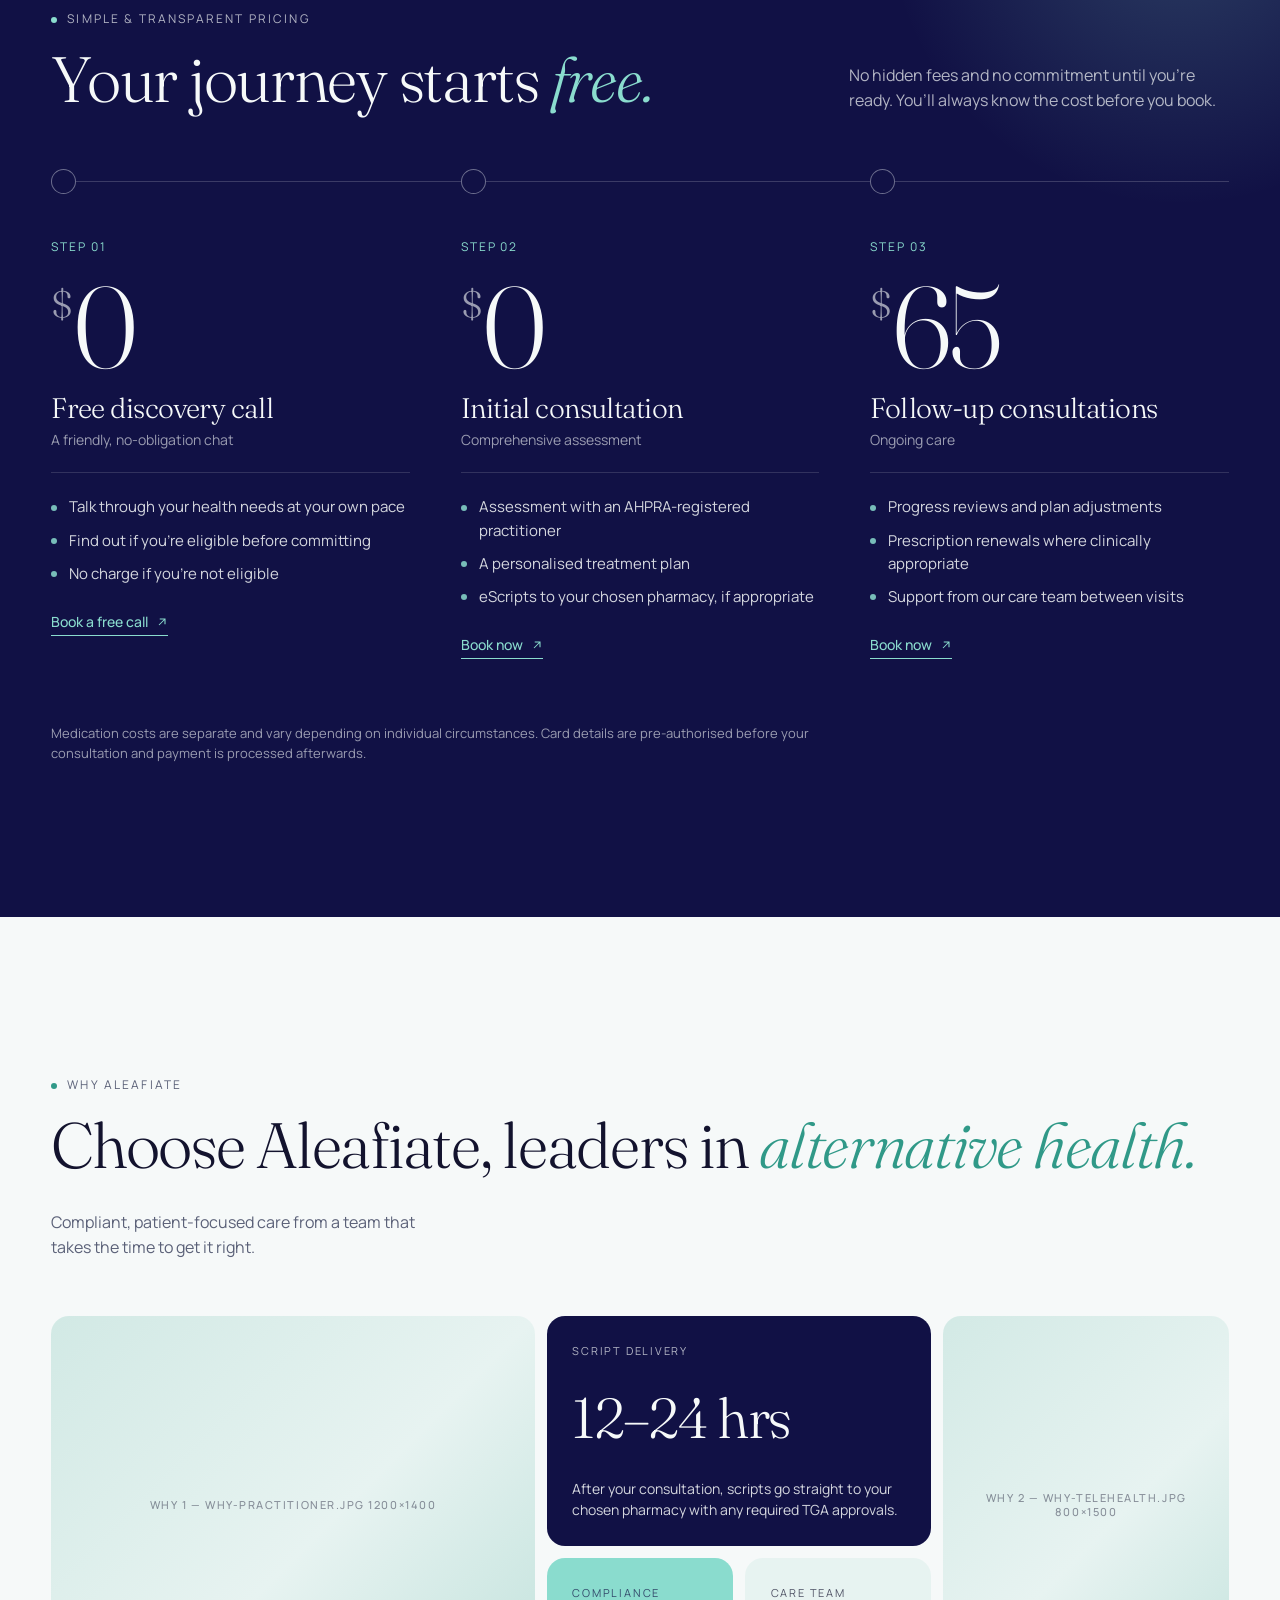
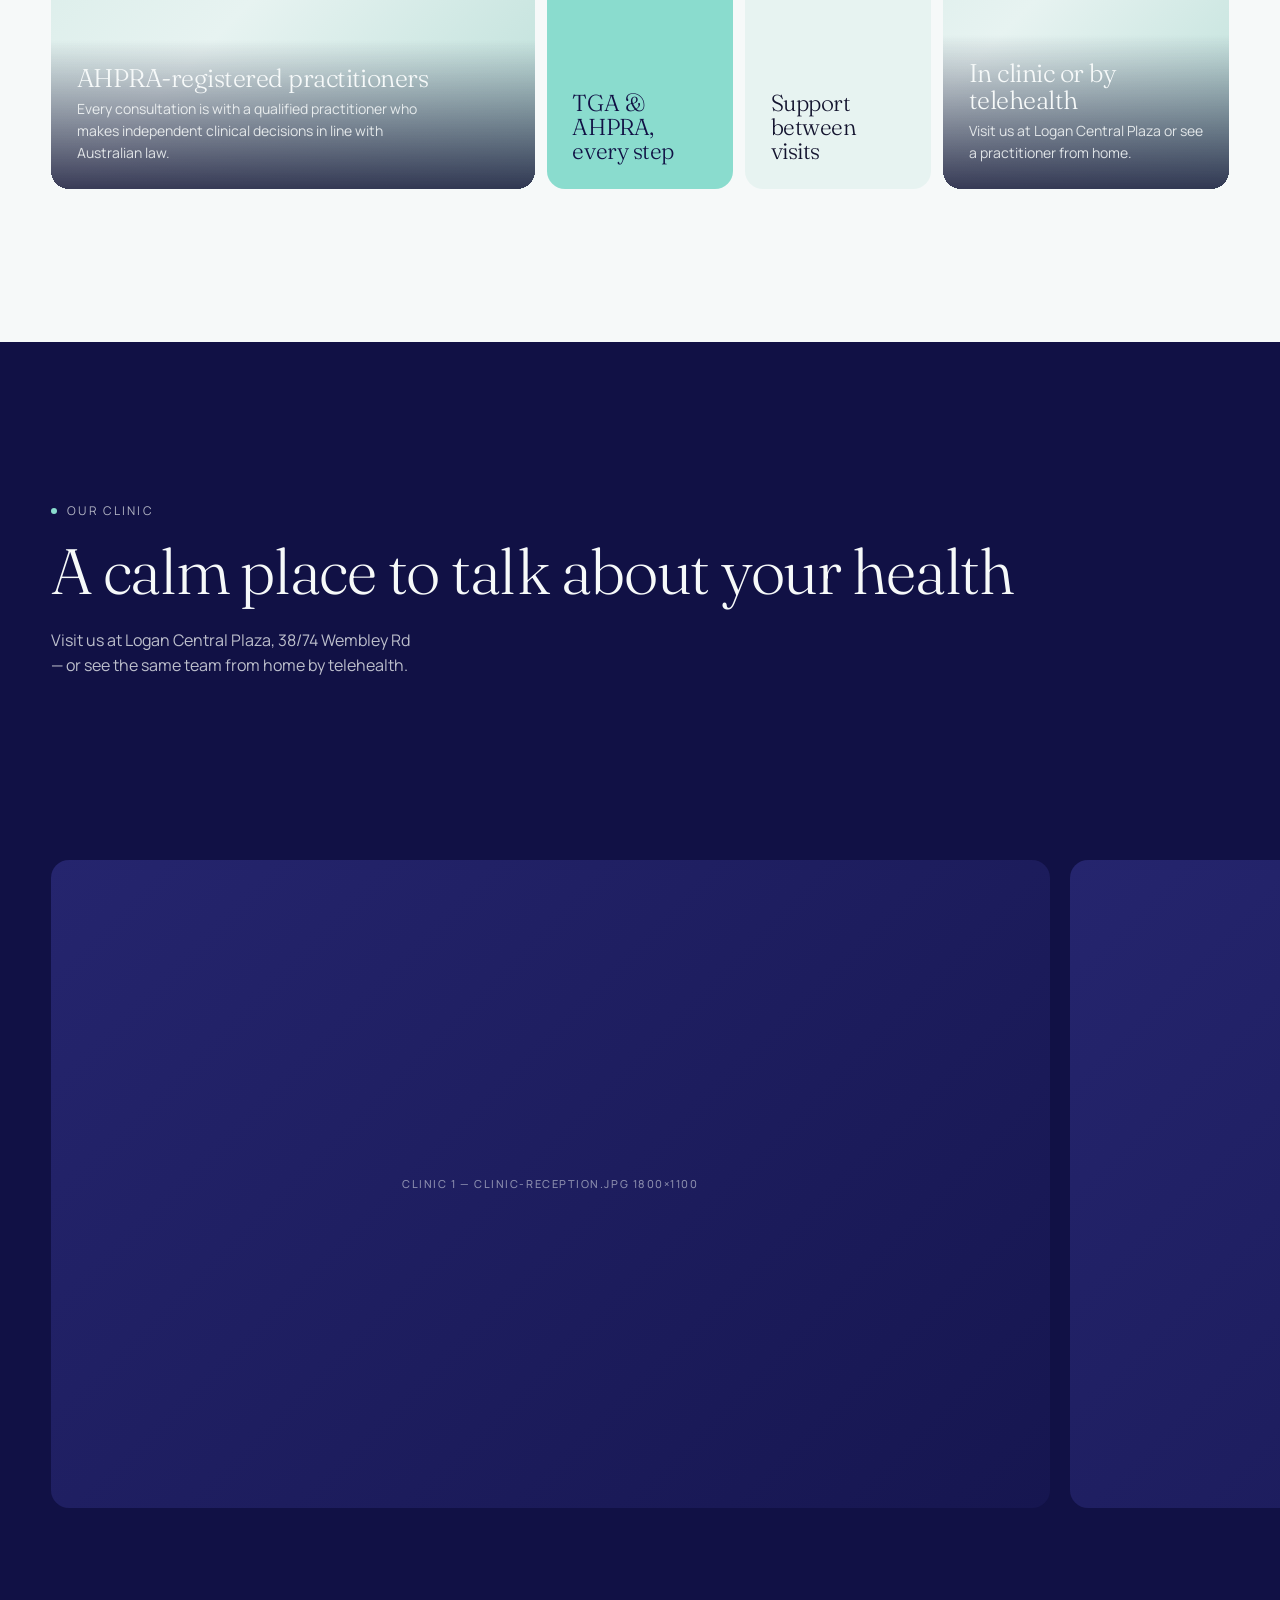
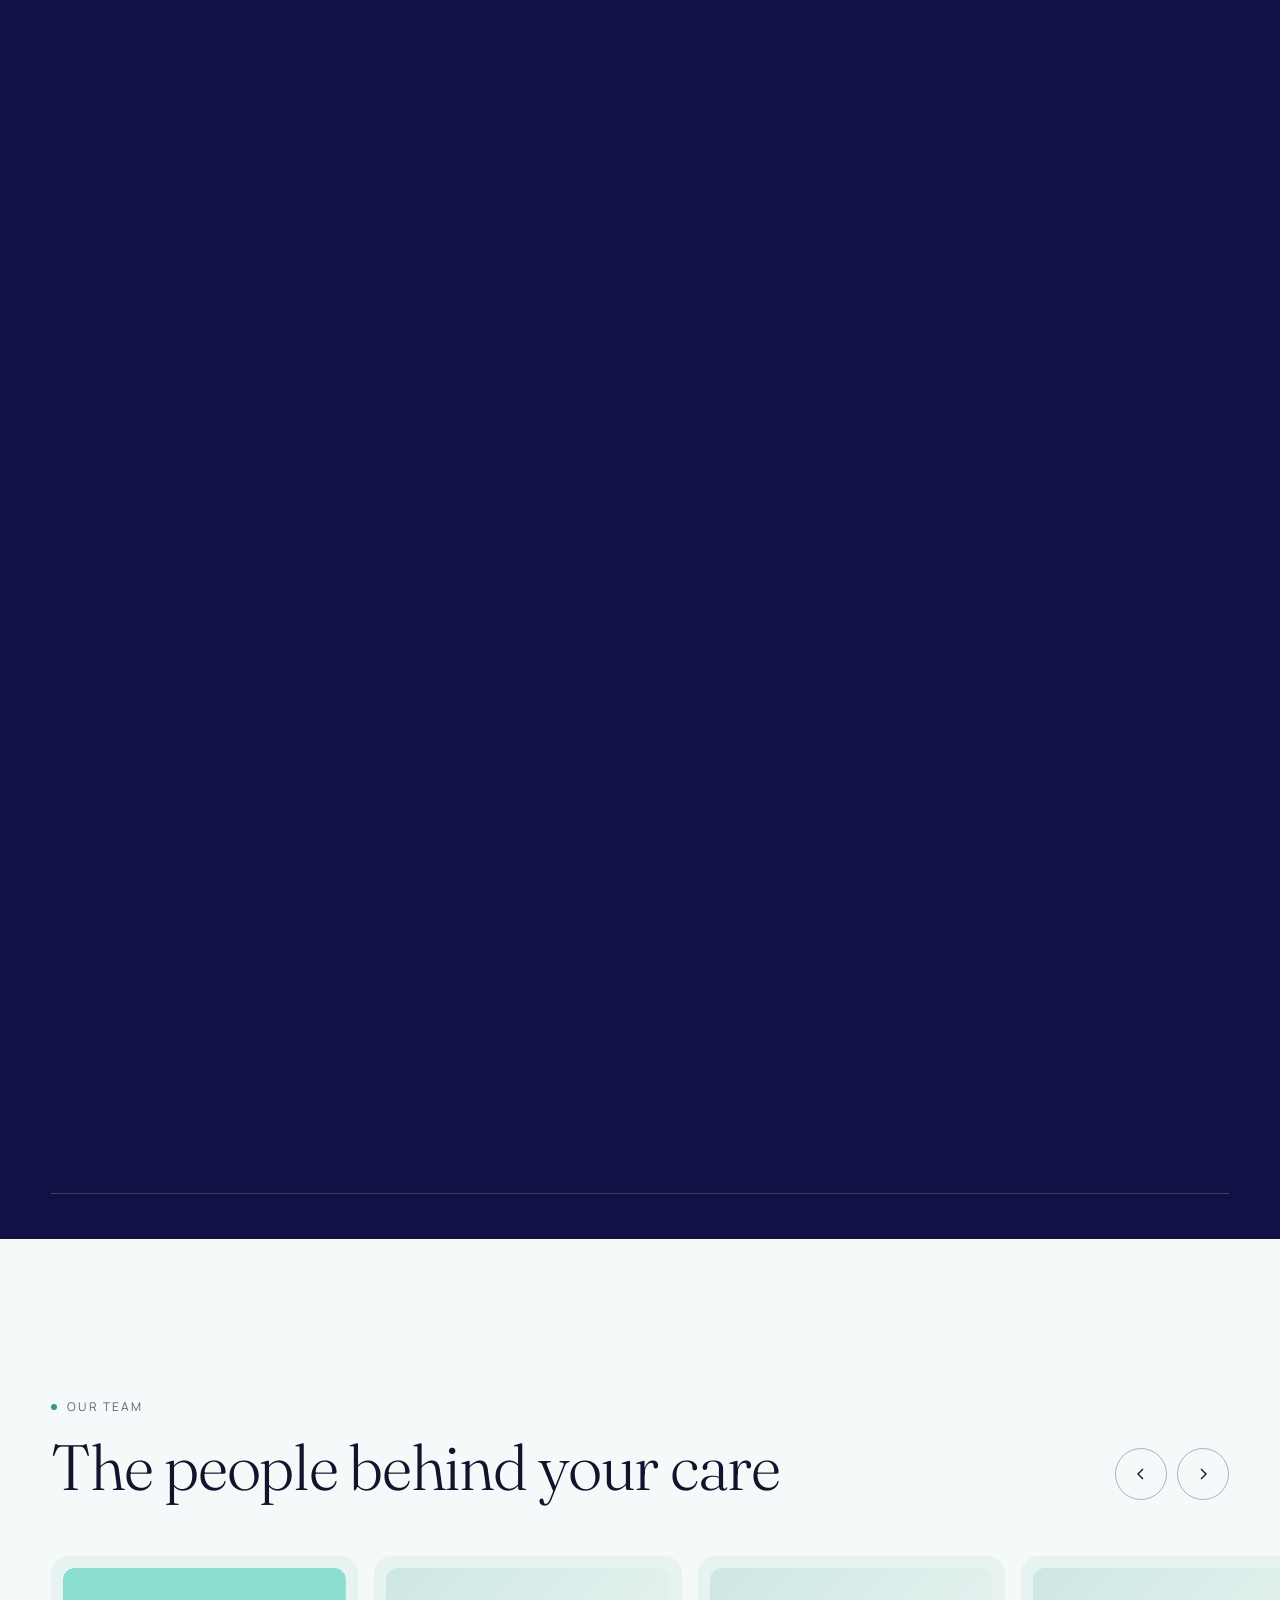
==== commit f64bdf04: "One image folder per page - images/home, images/practitioners (was images/team), images/about,   ima" ====
--- a/index.html
+++ b/index.html
@@ -213,14 +213,14 @@
   </div>
   <div class="team__viewport" data-team-viewport>
     <div class="team__track" data-team-track>
-      <article class="member" data-profile data-hover tabindex="0" role="button" aria-haspopup="dialog" aria-label="View profile: Dr Frank Guerrera, General Practitioner" data-name="Dr Frank Guerrera" data-role="General Practitioner" data-reg="MBBS FRACGP"><div class="media" data-label="Dr Frank Guerrera — portrait 900×1200"><img src="images/team/dr-frank-guerrera.jpg" alt="Portrait of Dr Frank Guerrera"></div><div class="member__meta"><div><h3><span data-roll-text>Dr Frank Guerrera</span></h3><p>General Practitioner · MBBS FRACGP</p></div><span class="member__dot"></span></div>
+      <article class="member" data-profile data-hover tabindex="0" role="button" aria-haspopup="dialog" aria-label="View profile: Dr Frank Guerrera, General Practitioner" data-name="Dr Frank Guerrera" data-role="General Practitioner" data-reg="MBBS FRACGP"><div class="media" data-label="Dr Frank Guerrera — portrait 900×1200"><img src="images/practitioners/dr-frank-guerrera.jpg" alt="Portrait of Dr Frank Guerrera"></div><div class="member__meta"><div><h3><span data-roll-text>Dr Frank Guerrera</span></h3><p>General Practitioner · MBBS FRACGP</p></div><span class="member__dot"></span></div>
         <template>
           <p class="lead">Originally from Massachusetts, Dr Frank came to Australia to travel and learn to surf (better). Instead, he fell in love with his future wife and the art of medicine. Graduating from Bond University with a degree in Bioscience and then Medicine, he began his medical career at Gold Coast University Hospital before transitioning into General Practice.</p><p>He is excited and honored to be part of the community of health providers serving the alternative medicine space. He believes the healing process begins through open communication and empathy and is a strong supporter of a holistic approach to medicine anchored in a scientific approach.</p><p>In the clinic his interests reside in the communication process and developing short and long term health goals that are achievable and supported. He also enjoys the Mental Health aspect of general practice and is committed to the lifelong learning process.</p><p>Family and creativity are the world to him and he has a passion for painting, visual arts, soccer, surfing, food and music.</p>
           <h4>Qualifications</h4><ul class="drawer__list"><li>Bachelor of Medicine, Bachelor of Surgery (MBBS) — Bond University</li><li>Bachelor of Bioscience — Bond University</li><li>Fellow of the Royal Australian College of General Practitioners (FRACGP)</li></ul>
           <h4>Areas of interest</h4><ul class="tags"><li>Mental health</li><li>Health goals</li><li>Holistic care</li></ul>
         </template>
       </article>
-      <article class="member" data-profile data-hover tabindex="0" role="button" aria-haspopup="dialog" aria-label="View profile: Jeremy Chou, Nurse Practitioner" data-name="Jeremy Chou" data-role="Nurse Practitioner" data-reg="NP MMH BN BPsychSc"><div class="media" data-label="Jeremy Chou — portrait 900×1200"><img src="images/team/jeremy-chou.jpg" alt="Portrait of Jeremy Chou"></div><div class="member__meta"><div><h3><span data-roll-text>Jeremy Chou</span></h3><p>Nurse Practitioner · NP MMH BN BPsychSc</p></div><span class="member__dot"></span></div>
+      <article class="member" data-profile data-hover tabindex="0" role="button" aria-haspopup="dialog" aria-label="View profile: Jeremy Chou, Nurse Practitioner" data-name="Jeremy Chou" data-role="Nurse Practitioner" data-reg="NP MMH BN BPsychSc"><div class="media" data-label="Jeremy Chou — portrait 900×1200"><img src="images/practitioners/jeremy-chou.jpg" alt="Portrait of Jeremy Chou"></div><div class="member__meta"><div><h3><span data-roll-text>Jeremy Chou</span></h3><p>Nurse Practitioner · NP MMH BN BPsychSc</p></div><span class="member__dot"></span></div>
         <template>
           <p class="lead">Jeremy Chou is a Nurse Practitioner with over 15 years of experience across mental health and primary healthcare, including more than four years of experience in Alternative Healthcare.</p><p>Jeremy has extensive experience in patient assessment and treatment, telehealth and multidisciplinary care. He has also held senior medical and clinical leadership roles, with expertise in TGA and AHPRA requirements and the SAS-B approval process.</p><p>With postgraduate qualifications in Nurse Practitioner studies and Mental Health, Jeremy is committed to delivering accessible, personalised and patient-centred care.</p>
           <h4>Qualifications</h4><ul class="drawer__list"><li>Nurse Practitioner (NP)</li><li>Master of Mental Health (MMH)</li><li>Bachelor of Nursing (BN)</li><li>Bachelor of Psychological Science (BPsychSc)</li></ul>
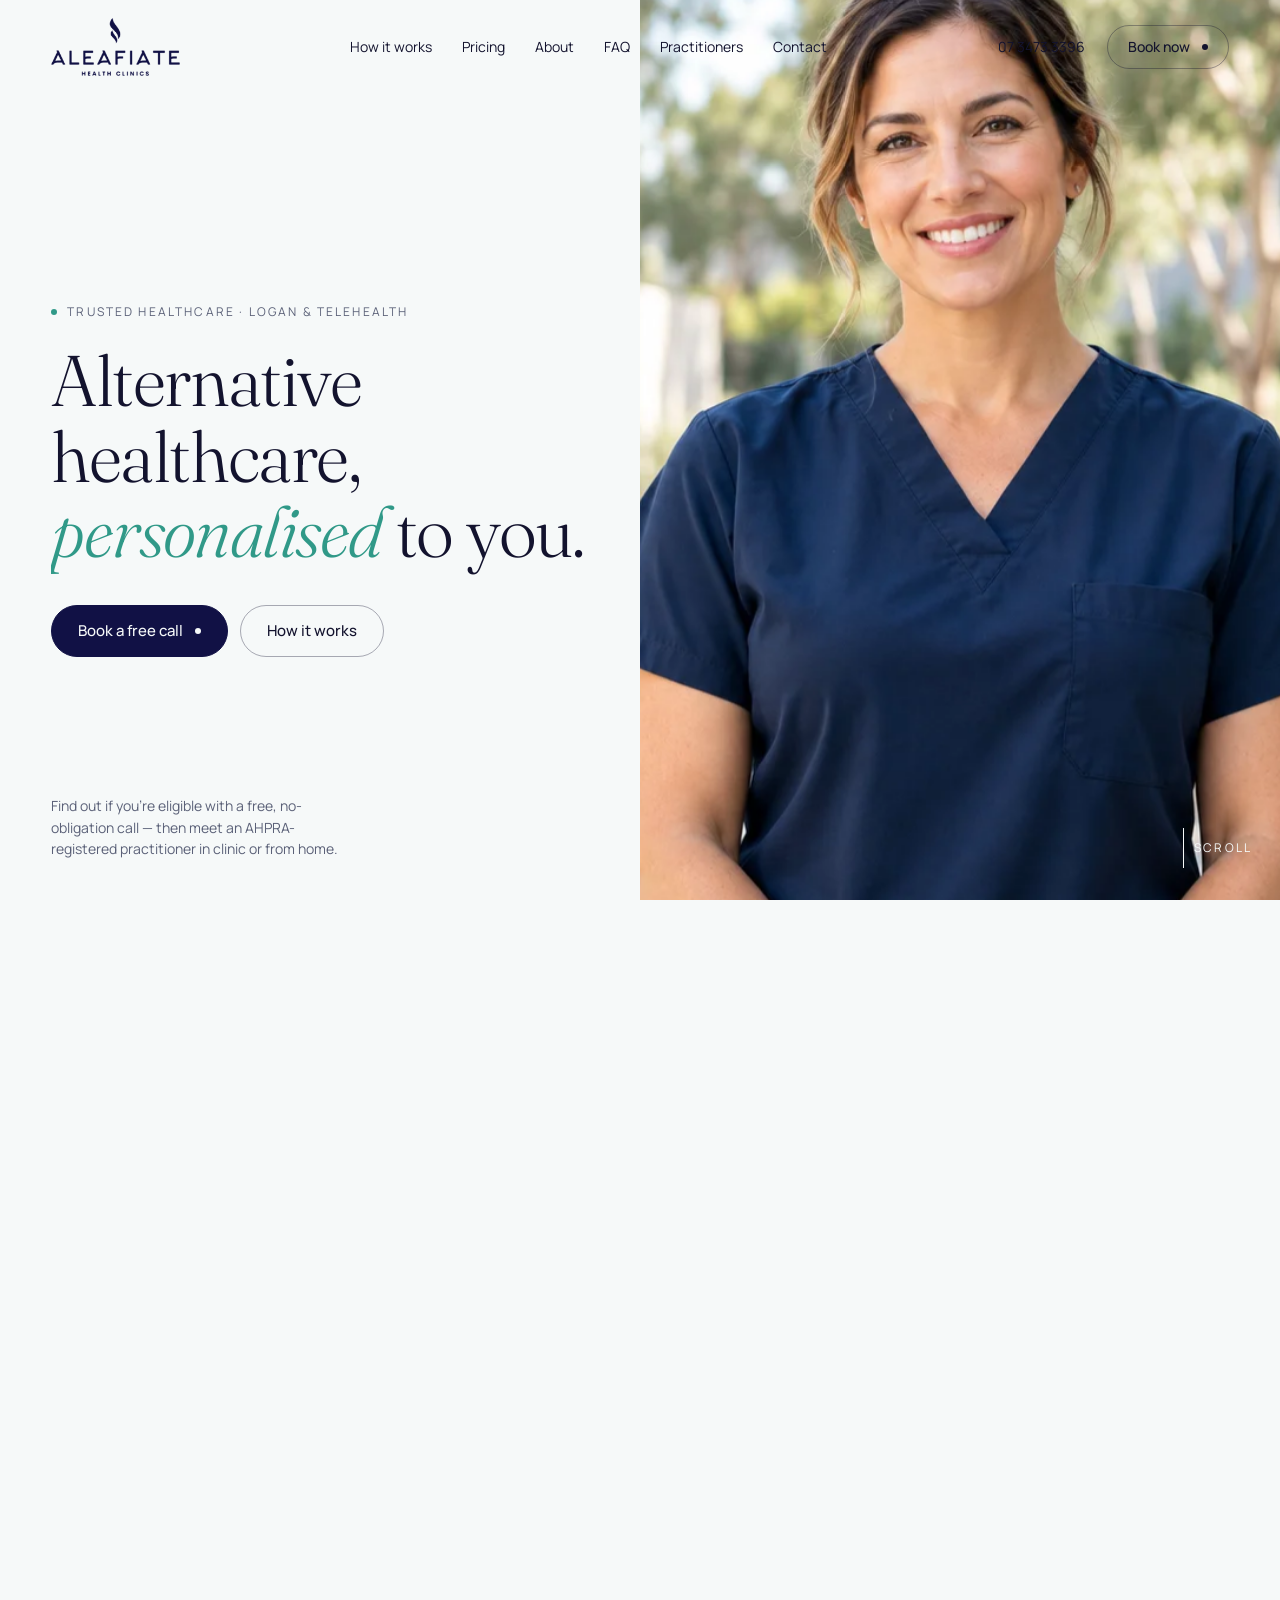
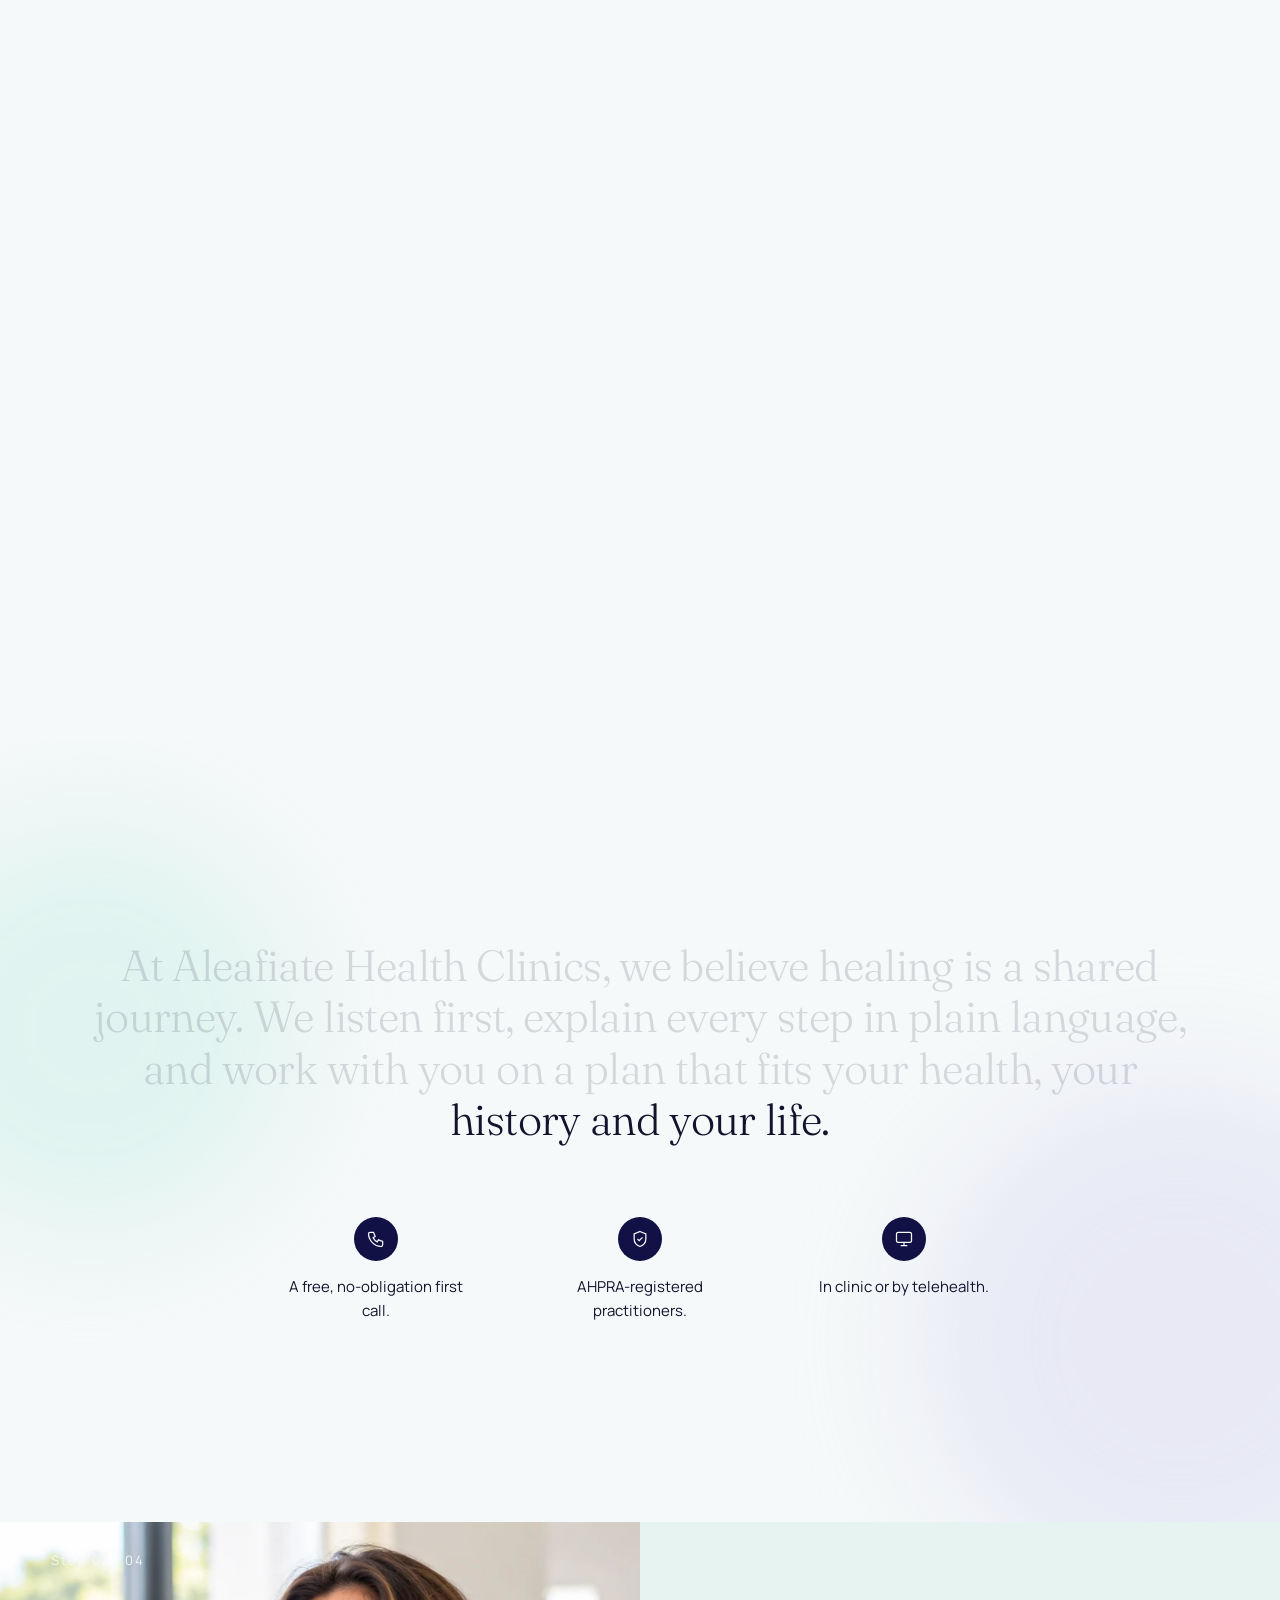
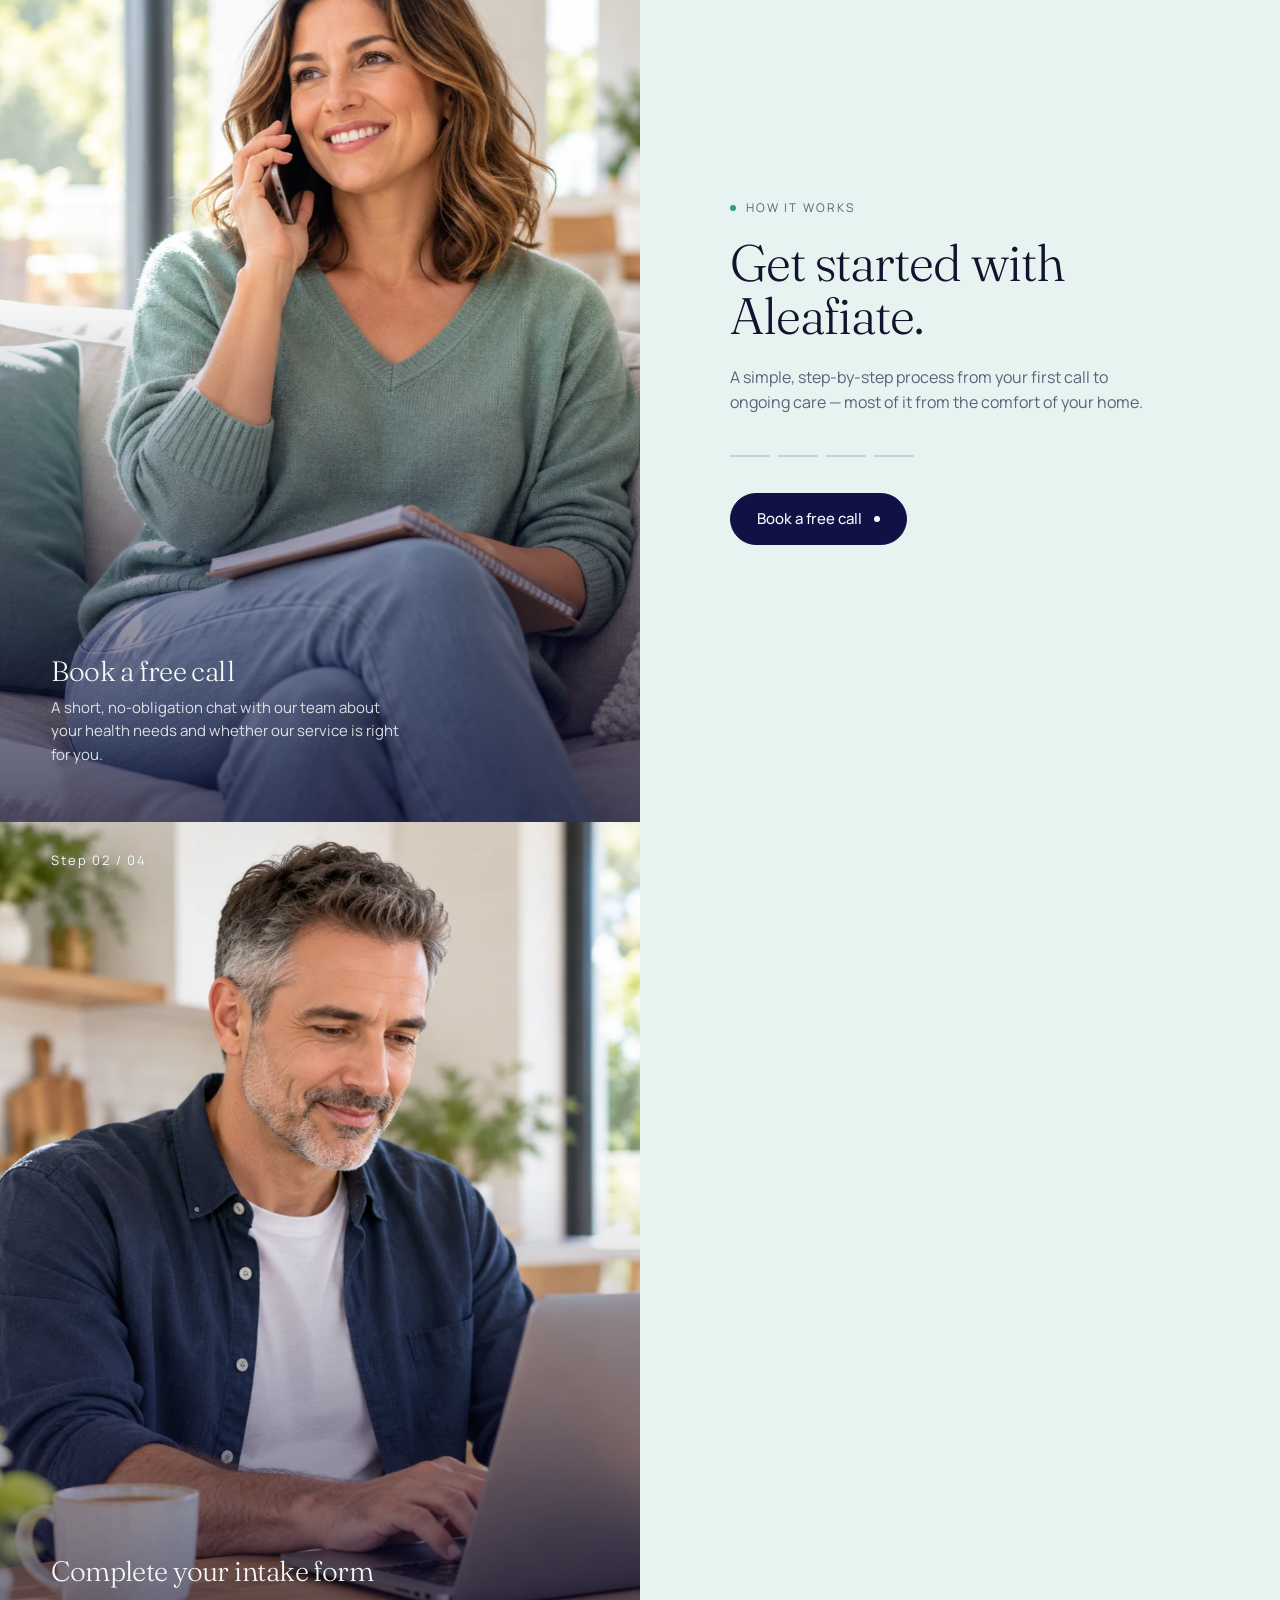
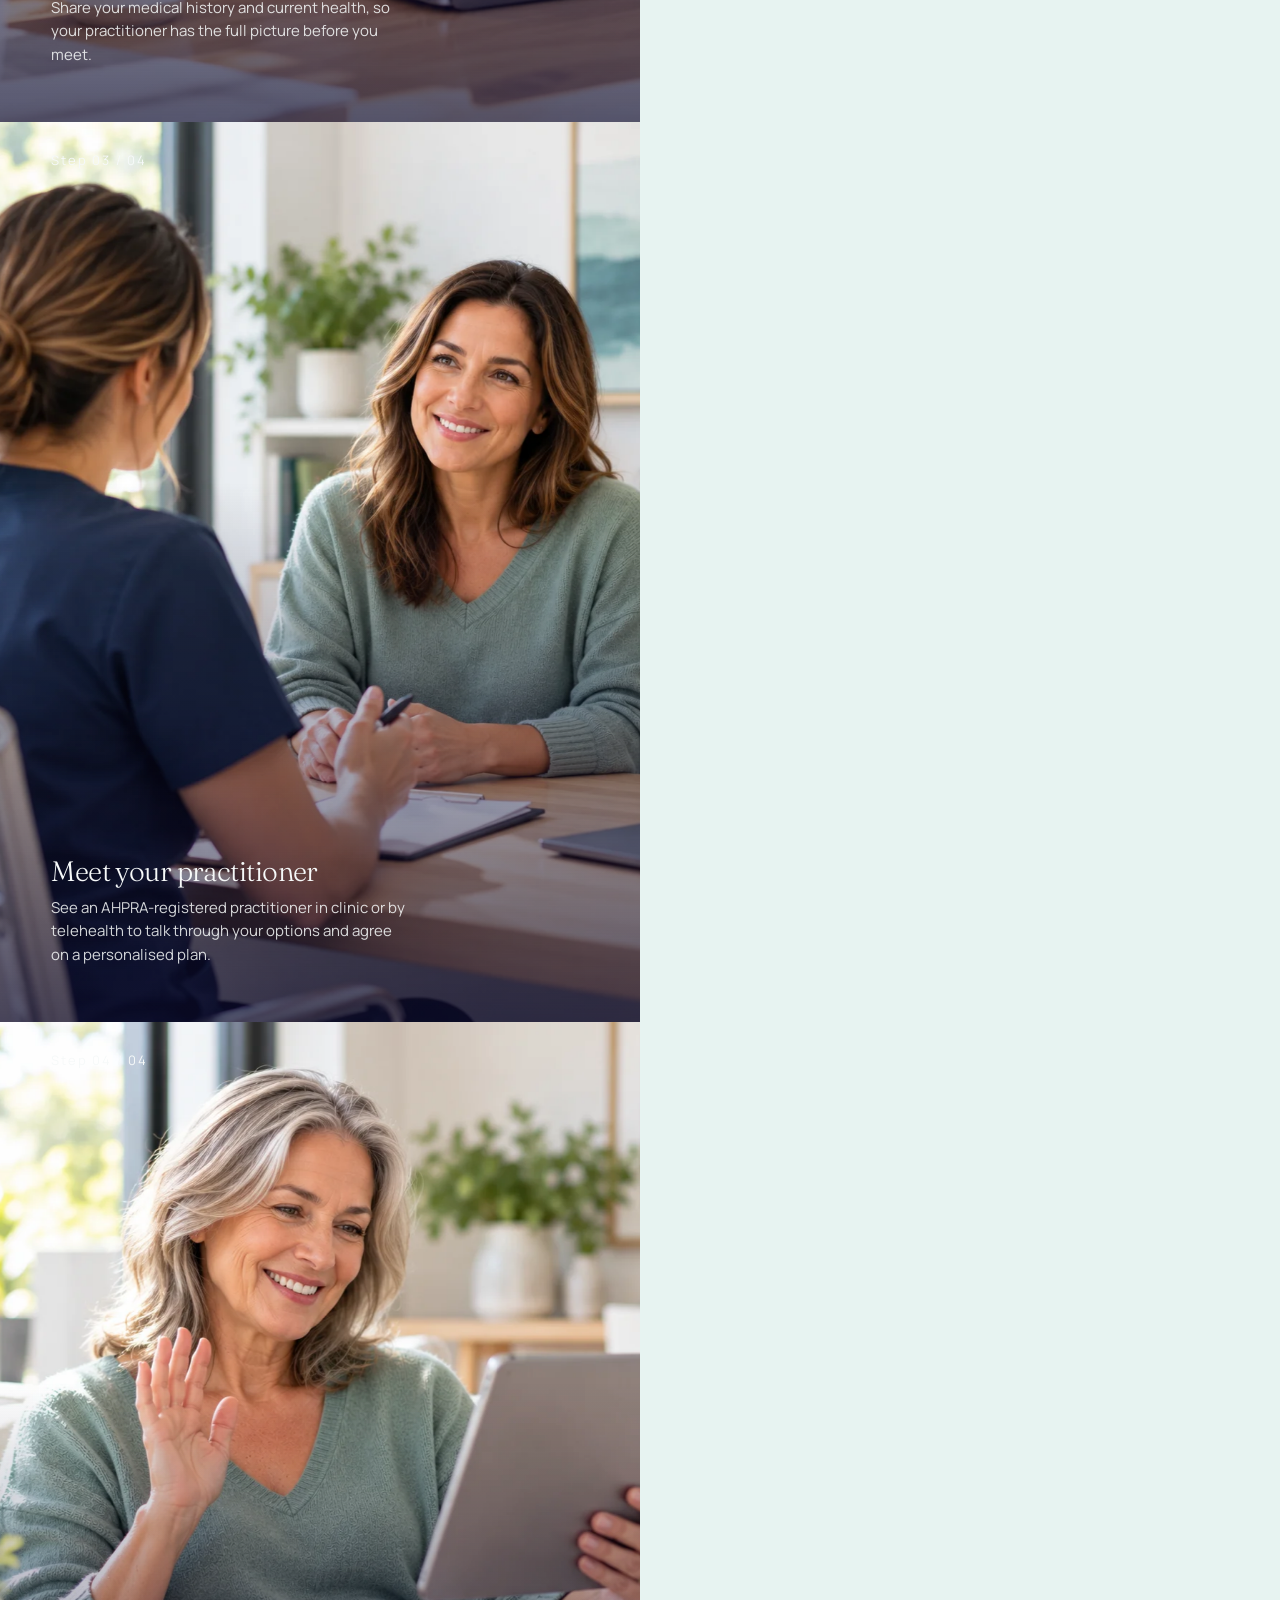
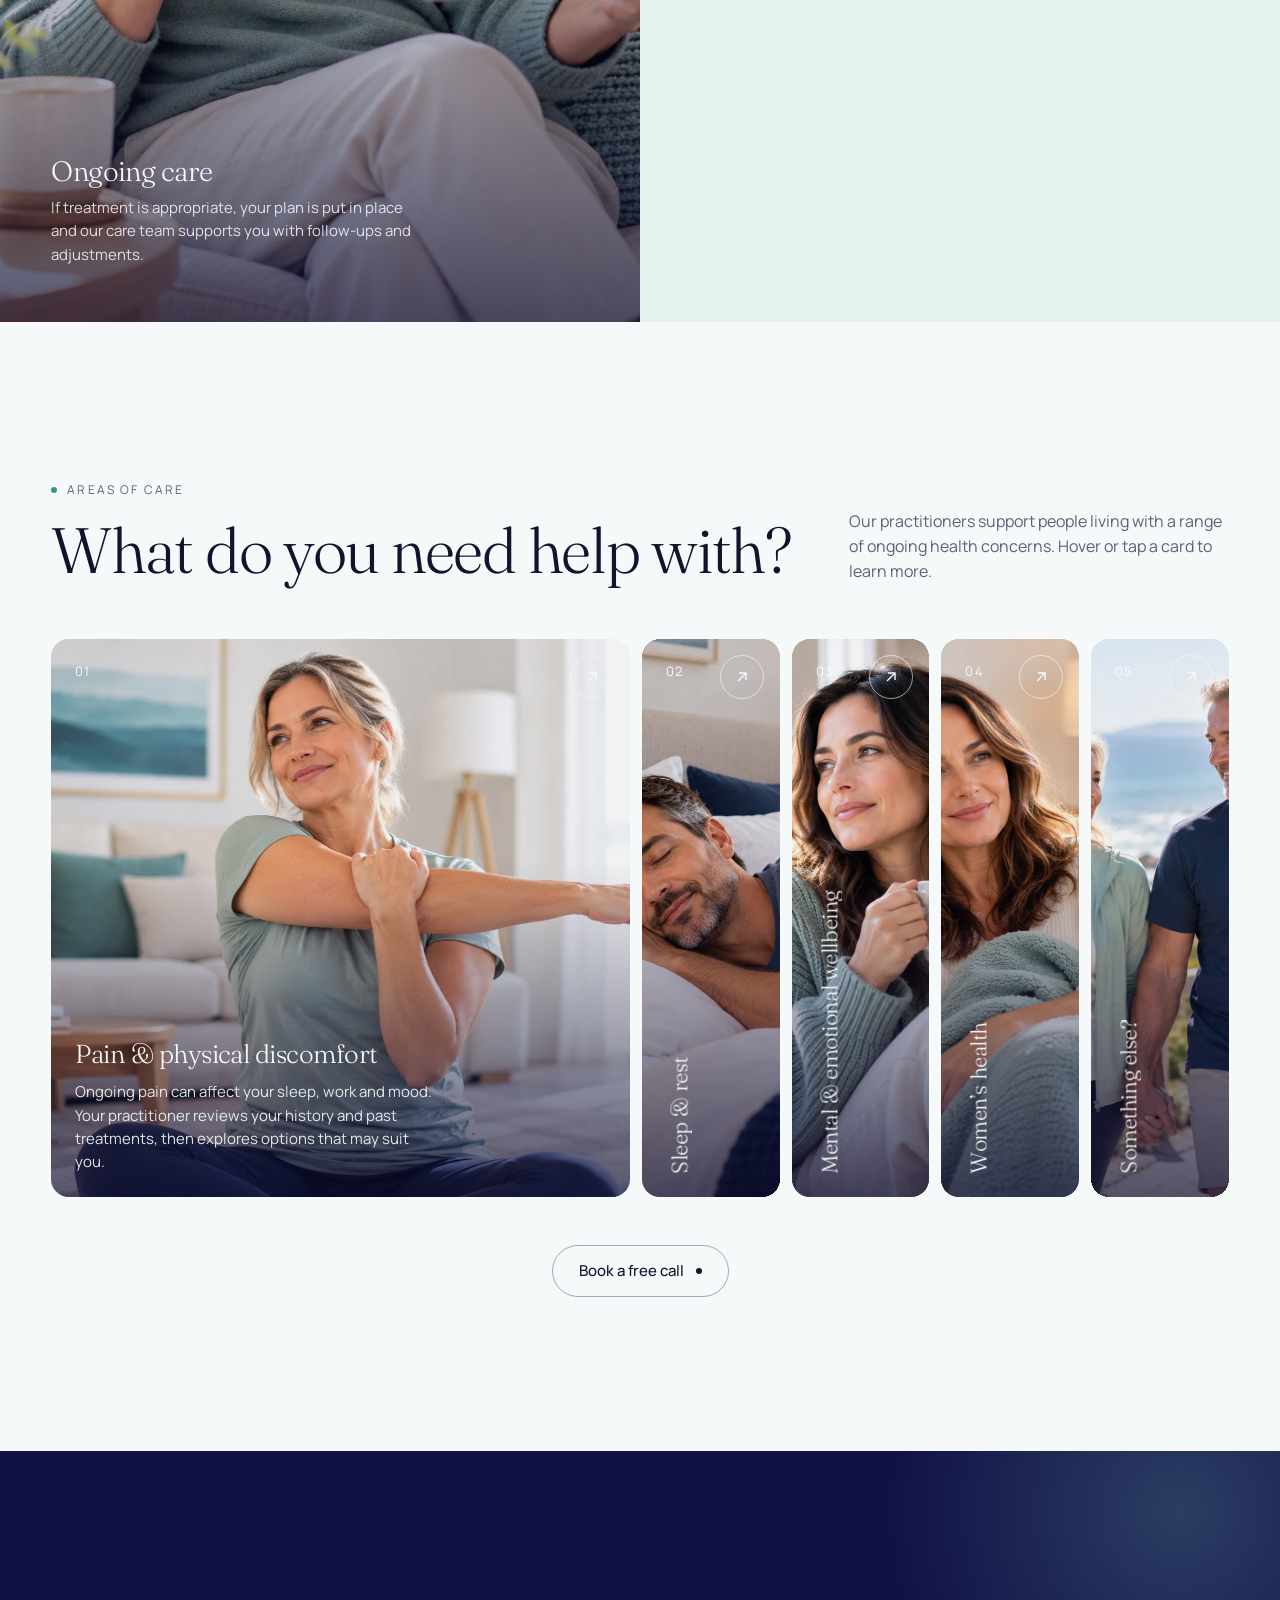
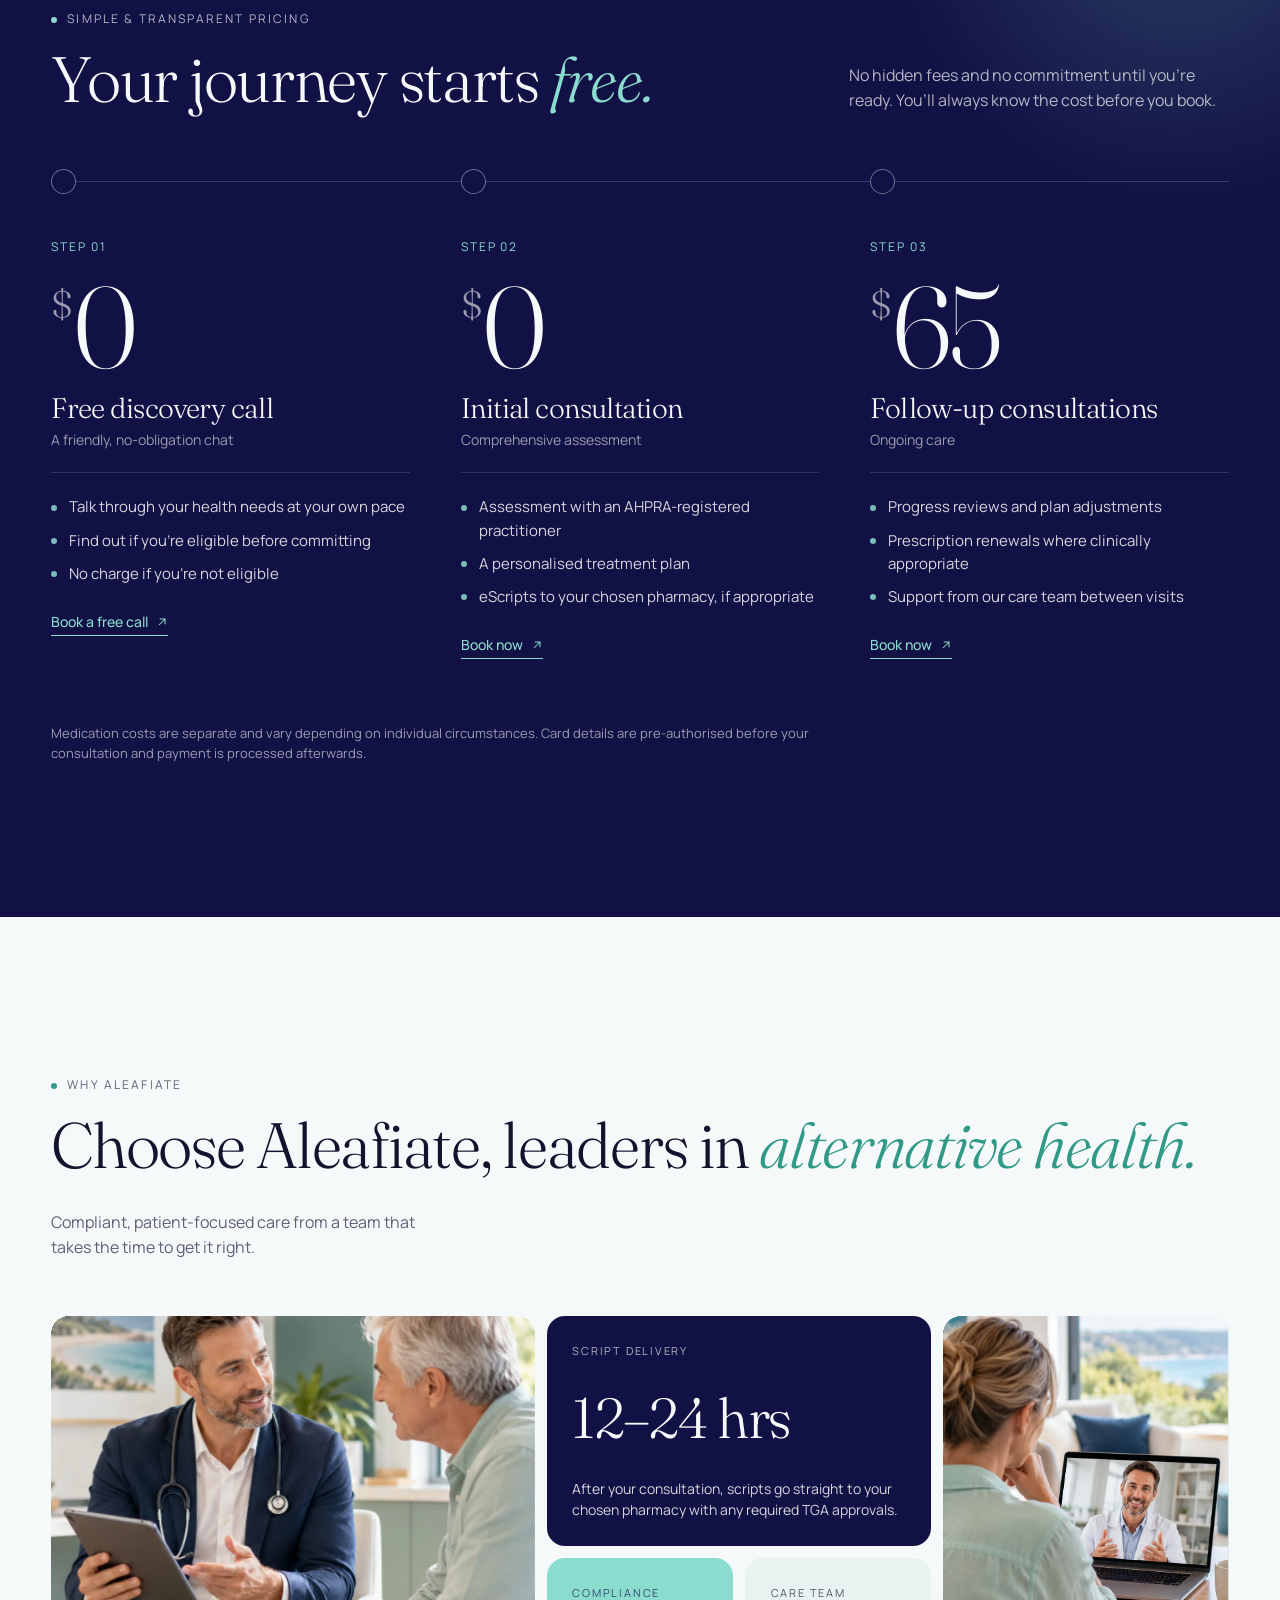
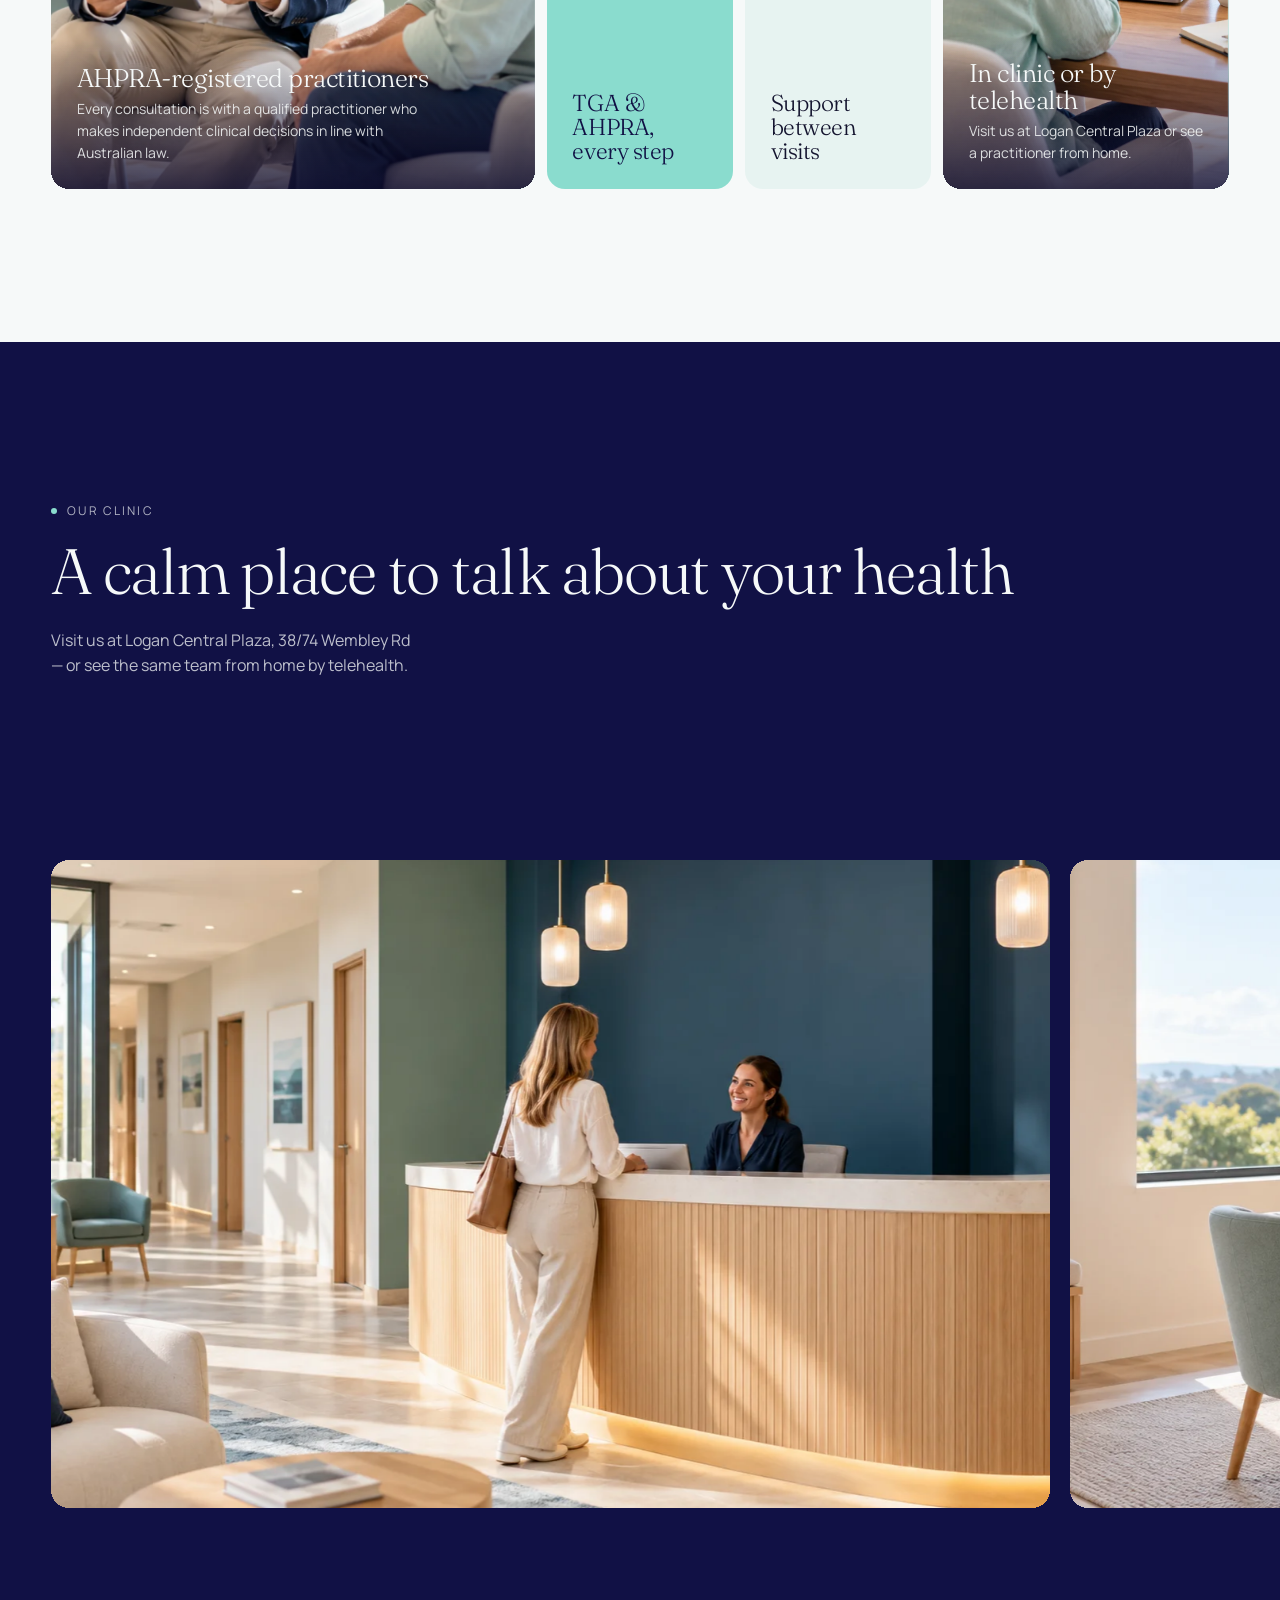
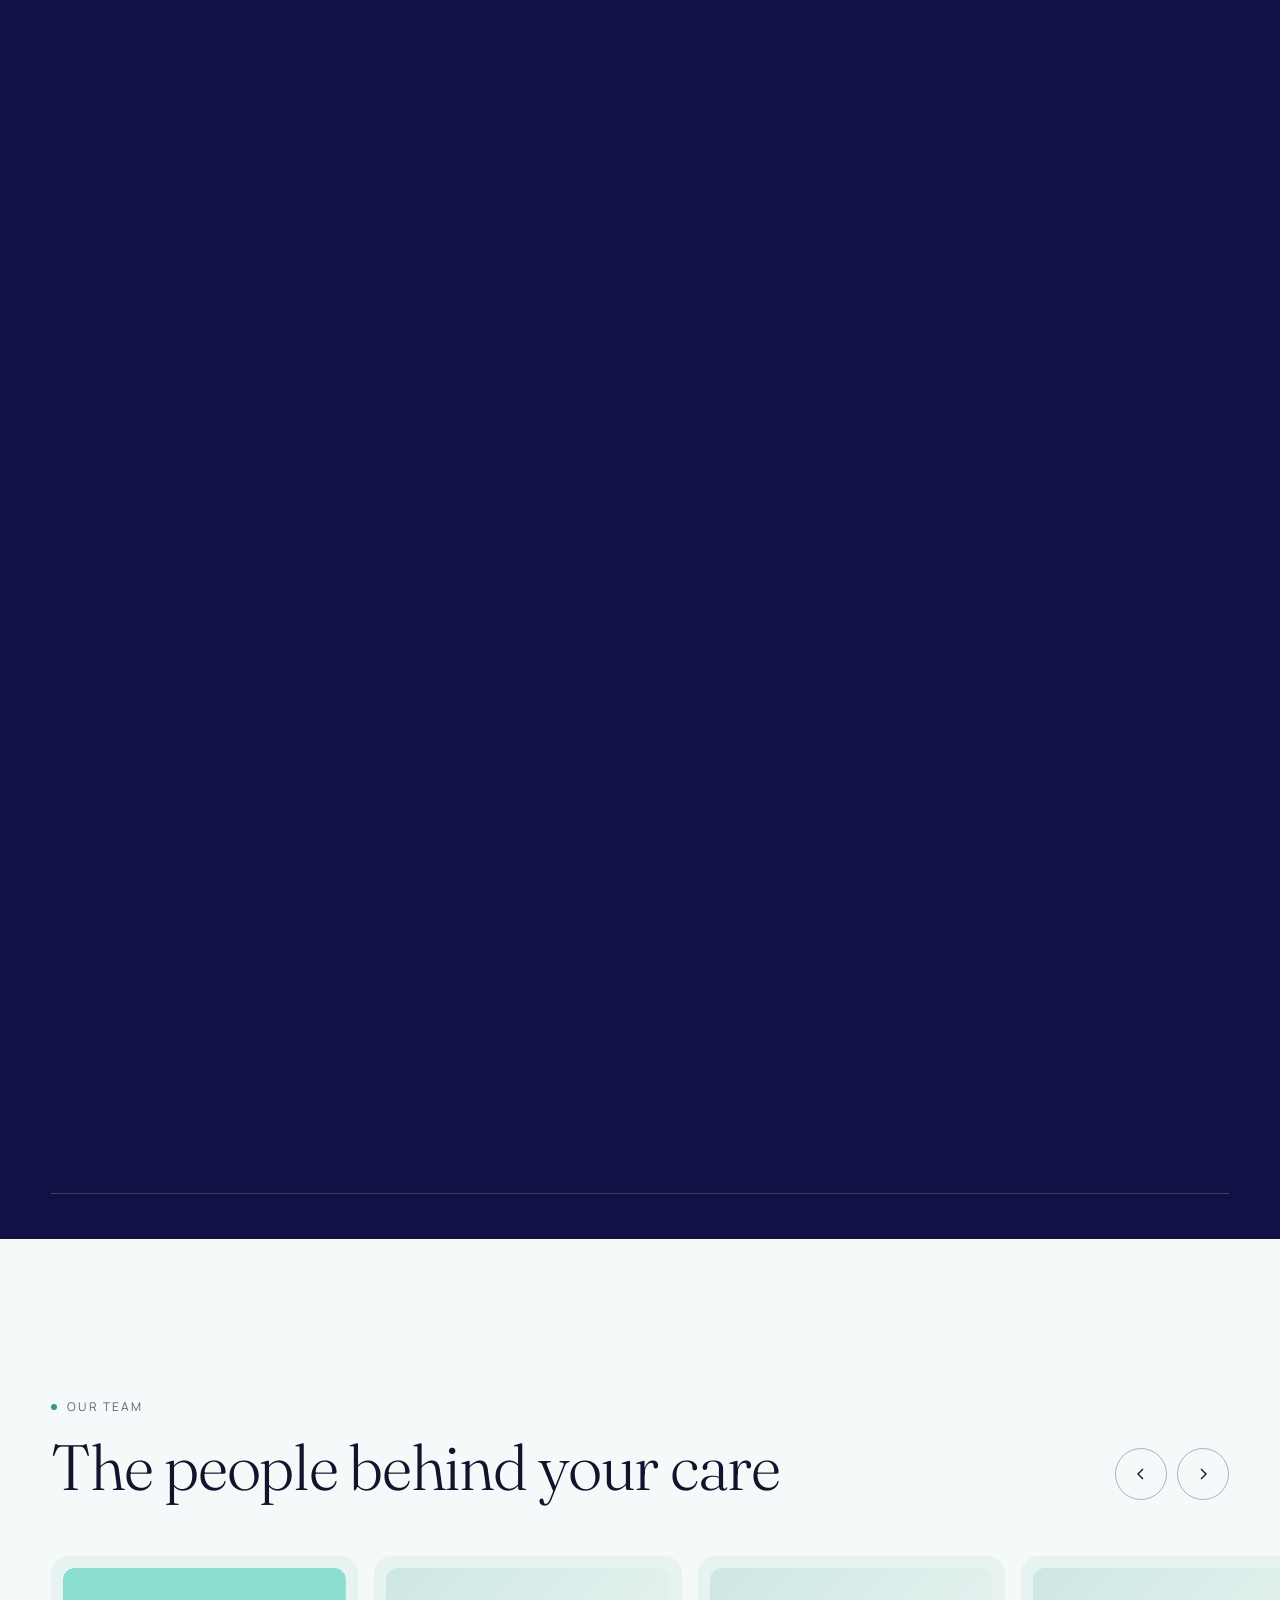
==== commit ba9c1a5e: "Use the uploaded homepage images - All homepage image slots now load the .webp files in images/home " ====
--- a/index.html
+++ b/index.html
@@ -39,7 +39,7 @@
     <p class="hero__foot" data-up>Find out if you’re eligible with a free, no-obligation call — then meet an AHPRA-registered practitioner in clinic or from home.</p>
   </div>
   <div class="hero__media" data-hero-media>
-    <div class="media" data-label="Hero — home-hero.jpg 2560×1600"><img src="images/home/home-hero.jpg" alt="Smiling Aleafiate practitioner" data-hero-img></div>
+    <div class="media" data-label="Hero — home-hero.webp 2560×1600"><img src="images/home/home-hero.webp" alt="Smiling Aleafiate practitioner" data-hero-img></div>
     <div class="hero__shade" data-hero-shade></div>
     <h2 class="hero__statement"><span data-hero-statement>Care that starts with a conversation.</span></h2>
     <div class="hero__scroll"><i></i>Scroll</div>
@@ -63,10 +63,10 @@
 <!-- ================= 3. HOW IT WORKS — sticky split ================= -->
 <section class="values" id="how-it-works">
   <div>
-    <article class="value-card" data-value><span class="value-card__num">Step 01 / 04</span><div class="media" data-label="Step 1 — step-1-free-call.jpg 1200×1600"><img src="images/home/step-1-free-call.jpg" alt="Woman at home talking on the phone" loading="lazy"></div><div class="value-card__cap"><h3>Book a free call</h3><p>A short, no-obligation chat with our team about your health needs and whether our service is right for you.</p></div></article>
-    <article class="value-card" data-value><span class="value-card__num">Step 02 / 04</span><div class="media" data-label="Step 2 — step-2-intake-form.jpg 1200×1600"><img src="images/home/step-2-intake-form.jpg" alt="Man filling in an online form on a laptop" loading="lazy"></div><div class="value-card__cap"><h3>Complete your intake form</h3><p>Share your medical history and current health, so your practitioner has the full picture before you meet.</p></div></article>
-    <article class="value-card" data-value><span class="value-card__num">Step 03 / 04</span><div class="media" data-label="Step 3 — step-3-consultation.jpg 1200×1600"><img src="images/home/step-3-consultation.jpg" alt="Practitioner talking with a patient in a consultation room" loading="lazy"></div><div class="value-card__cap"><h3>Meet your practitioner</h3><p>See an AHPRA-registered practitioner in clinic or by telehealth to talk through your options and agree on a personalised plan.</p></div></article>
-    <article class="value-card" data-value><span class="value-card__num">Step 04 / 04</span><div class="media" data-label="Step 4 — step-4-ongoing-care.jpg 1200×1600"><img src="images/home/step-4-ongoing-care.jpg" alt="Patient on a video follow-up call at home" loading="lazy"></div><div class="value-card__cap"><h3>Ongoing care</h3><p>If treatment is appropriate, your plan is put in place and our care team supports you with follow-ups and adjustments.</p></div></article>
+    <article class="value-card" data-value><span class="value-card__num">Step 01 / 04</span><div class="media" data-label="Step 1 — step-1-free-call.webp 1200×1600"><img src="images/home/step-1-free-call.webp" alt="Woman at home talking on the phone" loading="lazy"></div><div class="value-card__cap"><h3>Book a free call</h3><p>A short, no-obligation chat with our team about your health needs and whether our service is right for you.</p></div></article>
+    <article class="value-card" data-value><span class="value-card__num">Step 02 / 04</span><div class="media" data-label="Step 2 — step-2-intake-form.webp 1200×1600"><img src="images/home/step-2-intake-form.webp" alt="Man filling in an online form on a laptop" loading="lazy"></div><div class="value-card__cap"><h3>Complete your intake form</h3><p>Share your medical history and current health, so your practitioner has the full picture before you meet.</p></div></article>
+    <article class="value-card" data-value><span class="value-card__num">Step 03 / 04</span><div class="media" data-label="Step 3 — step-3-consultation.webp 1200×1600"><img src="images/home/step-3-consultation.webp" alt="Practitioner talking with a patient in a consultation room" loading="lazy"></div><div class="value-card__cap"><h3>Meet your practitioner</h3><p>See an AHPRA-registered practitioner in clinic or by telehealth to talk through your options and agree on a personalised plan.</p></div></article>
+    <article class="value-card" data-value><span class="value-card__num">Step 04 / 04</span><div class="media" data-label="Step 4 — step-4-ongoing-care.webp 1200×1600"><img src="images/home/step-4-ongoing-care.webp" alt="Patient on a video follow-up call at home" loading="lazy"></div><div class="value-card__cap"><h3>Ongoing care</h3><p>If treatment is appropriate, your plan is put in place and our care team supports you with follow-ups and adjustments.</p></div></article>
   </div>
   <div class="values__sticky">
     <span class="eyebrow">How it works</span>
@@ -86,31 +86,31 @@
     </div>
     <div class="treatments__row" data-stagger>
       <article class="t-card is-active" data-hover>
-        <div class="media" data-label="Care 1 — care-pain.jpg 1600×1200"><img src="images/home/care-pain.jpg" alt="Woman gently stretching her shoulder at home" loading="lazy"></div>
+        <div class="media" data-label="Care 1 — care-pain.webp 1600×1200"><img src="images/home/care-pain.webp" alt="Woman gently stretching her shoulder at home" loading="lazy"></div>
         <span class="t-card__num">01</span>
         <span class="arrow-swap"><svg viewBox="0 0 16 16" fill="none" stroke="currentColor" stroke-width="1.4"><path d="M4 12L12 4M5 4h7v7"/></svg><svg viewBox="0 0 16 16" fill="none" stroke="currentColor" stroke-width="1.4"><path d="M4 12L12 4M5 4h7v7"/></svg></span>
         <div class="t-card__body"><h3 class="t-card__title"><span data-roll-text>Pain &amp; physical discomfort</span></h3><p class="t-card__desc">Ongoing pain can affect your sleep, work and mood. Your practitioner reviews your history and past treatments, then explores options that may suit you.</p></div>
       </article>
       <article class="t-card" data-hover>
-        <div class="media" data-label="Care 2 — care-sleep.jpg 1600×1200"><img src="images/home/care-sleep.jpg" alt="Man sleeping peacefully in morning light" loading="lazy"></div>
+        <div class="media" data-label="Care 2 — care-sleep.webp 1600×1200"><img style="object-position:30% 50%" src="images/home/care-sleep.webp" alt="Man sleeping peacefully in morning light" loading="lazy"></div>
         <span class="t-card__num">02</span>
         <span class="arrow-swap"><svg viewBox="0 0 16 16" fill="none" stroke="currentColor" stroke-width="1.4"><path d="M4 12L12 4M5 4h7v7"/></svg><svg viewBox="0 0 16 16" fill="none" stroke="currentColor" stroke-width="1.4"><path d="M4 12L12 4M5 4h7v7"/></svg></span>
         <div class="t-card__body"><h3 class="t-card__title"><span data-roll-text>Sleep &amp; rest</span></h3><p class="t-card__desc">Trouble falling or staying asleep takes a toll on everything else. We look at the full picture — health, habits and stress — before recommending anything.</p></div>
       </article>
       <article class="t-card" data-hover>
-        <div class="media" data-label="Care 3 — care-wellbeing.jpg 1600×1200"><img src="images/home/care-wellbeing.jpg" alt="Young adult sitting calmly by a window with a cup of tea" loading="lazy"></div>
+        <div class="media" data-label="Care 3 — care-wellbeing.webp 1600×1200"><img src="images/home/care-wellbeing.webp" alt="Young adult sitting calmly by a window with a cup of tea" loading="lazy"></div>
         <span class="t-card__num">03</span>
         <span class="arrow-swap"><svg viewBox="0 0 16 16" fill="none" stroke="currentColor" stroke-width="1.4"><path d="M4 12L12 4M5 4h7v7"/></svg><svg viewBox="0 0 16 16" fill="none" stroke="currentColor" stroke-width="1.4"><path d="M4 12L12 4M5 4h7v7"/></svg></span>
         <div class="t-card__body"><h3 class="t-card__title"><span data-roll-text>Mental &amp; emotional wellbeing</span></h3><p class="t-card__desc">Living with stress, anxiety or low mood? We offer a calm, non-judgemental space to talk through your experience and your options.</p></div>
       </article>
       <article class="t-card" data-hover>
-        <div class="media" data-label="Care 4 — care-womens-health.jpg 1600×1200"><img src="images/home/care-womens-health.jpg" alt="Woman relaxing comfortably at home" loading="lazy"></div>
+        <div class="media" data-label="Care 4 — care-womens-health.webp 1600×1200"><img src="images/home/care-womens-health.webp" alt="Woman relaxing comfortably at home" loading="lazy"></div>
         <span class="t-card__num">04</span>
         <span class="arrow-swap"><svg viewBox="0 0 16 16" fill="none" stroke="currentColor" stroke-width="1.4"><path d="M4 12L12 4M5 4h7v7"/></svg><svg viewBox="0 0 16 16" fill="none" stroke="currentColor" stroke-width="1.4"><path d="M4 12L12 4M5 4h7v7"/></svg></span>
         <div class="t-card__body"><h3 class="t-card__title"><span data-roll-text>Women’s health</span></h3><p class="t-card__desc">From menstrual pain to menopause, we take women’s health concerns seriously and plan care around your body and your stage of life.</p></div>
       </article>
       <article class="t-card" data-hover>
-        <div class="media" data-label="Care 5 — care-something-else.jpg 1600×1200"><img src="images/home/care-something-else.jpg" alt="Older couple walking along a coastal path" loading="lazy"></div>
+        <div class="media" data-label="Care 5 — care-something-else.webp 1600×1200"><img src="images/home/care-something-else.webp" alt="Older couple walking along a coastal path" loading="lazy"></div>
         <span class="t-card__num">05</span>
         <span class="arrow-swap"><svg viewBox="0 0 16 16" fill="none" stroke="currentColor" stroke-width="1.4"><path d="M4 12L12 4M5 4h7v7"/></svg><svg viewBox="0 0 16 16" fill="none" stroke="currentColor" stroke-width="1.4"><path d="M4 12L12 4M5 4h7v7"/></svg></span>
         <div class="t-card__body"><h3 class="t-card__title"><span data-roll-text>Something else?</span></h3><p class="t-card__desc">Not sure whether we can help? Book a free call and our team will talk it through with you — there’s no obligation.</p></div>
@@ -170,9 +170,9 @@
       <p data-up>Compliant, patient-focused care from a team that takes the time to get it right.</p>
     </div>
     <div class="outcomes__grid">
-      <div class="o-item"><div class="media" data-label="Why 1 — why-practitioner.jpg 1200×1400"><img src="images/home/why-practitioner.jpg" alt="Practitioner explaining a plan to a patient" loading="lazy"></div><div class="o-cap"><h3>AHPRA-registered practitioners</h3><p>Every consultation is with a qualified practitioner who makes independent clinical decisions in line with Australian law.</p></div></div>
+      <div class="o-item"><div class="media" data-label="Why 1 — why-practitioner.webp 1200×1400"><img src="images/home/why-practitioner.webp" alt="Practitioner explaining a plan to a patient" loading="lazy"></div><div class="o-cap"><h3>AHPRA-registered practitioners</h3><p>Every consultation is with a qualified practitioner who makes independent clinical decisions in line with Australian law.</p></div></div>
       <div class="o-item o-item--text"><span class="o-item__label">Script delivery</span><div class="o-item__big">12–24 hrs</div><p>After your consultation, scripts go straight to your chosen pharmacy with any required TGA approvals.</p></div>
-      <div class="o-item"><div class="media" data-label="Why 2 — why-telehealth.jpg 800×1500"><img src="images/home/why-telehealth.jpg" alt="Patient on a telehealth video consultation at home" loading="lazy"></div><div class="o-cap"><h3>In clinic or by telehealth</h3><p>Visit us at Logan Central Plaza or see a practitioner from home.</p></div></div>
+      <div class="o-item"><div class="media" data-label="Why 2 — why-telehealth.webp 800×1500"><img src="images/home/why-telehealth.webp" alt="Patient on a telehealth video consultation at home" loading="lazy"></div><div class="o-cap"><h3>In clinic or by telehealth</h3><p>Visit us at Logan Central Plaza or see a practitioner from home.</p></div></div>
       <div class="o-item o-item--text o-item--mint"><span class="o-item__label">Compliance</span><h3>TGA &amp; AHPRA, every step</h3></div>
       <div class="o-item o-item--text o-item--sand"><span class="o-item__label">Care team</span><h3>Support between visits</h3></div>
     </div>
@@ -187,11 +187,11 @@
   </div>
   <div class="space__pin">
     <div class="space__track" data-h-track>
-      <div class="space__item"><div class="media media--dark" data-label="Clinic 1 — clinic-reception.jpg 1800×1100"><img src="images/home/clinic-reception.jpg" alt="Aleafiate clinic reception" loading="lazy"></div></div>
-      <div class="space__item"><div class="media media--dark" data-label="Clinic 2 — clinic-consult-room.jpg 1800×1100"><img src="images/home/clinic-consult-room.jpg" alt="Aleafiate consultation room" loading="lazy"></div></div>
-      <div class="space__item"><div class="media media--dark" data-label="Clinic 3 — clinic-telehealth.jpg 1800×1100"><img src="images/home/clinic-telehealth.jpg" alt="Practitioner on a telehealth call" loading="lazy"></div></div>
+      <div class="space__item"><div class="media media--dark" data-label="Clinic 1 — clinic-reception.webp 1800×1100"><img src="images/home/clinic-reception.webp" alt="Aleafiate clinic reception" loading="lazy"></div></div>
+      <div class="space__item"><div class="media media--dark" data-label="Clinic 2 — clinic-consult-room.webp 1800×1100"><img src="images/home/clinic-consult-room.webp" alt="Aleafiate consultation room" loading="lazy"></div></div>
+      <div class="space__item"><div class="media media--dark" data-label="Clinic 3 — clinic-telehealth.webp 1800×1100"><img src="images/home/clinic-telehealth.webp" alt="Practitioner on a telehealth call" loading="lazy"></div></div>
       <div class="space__item space__item--final">
-        <div class="media media--dark" data-label="Clinic 4 — clinic-wide.jpg 2560×1440"><img src="images/home/clinic-wide.jpg" alt="Calm, light-filled clinic space" loading="lazy"></div>
+        <div class="media media--dark" data-label="Clinic 4 — clinic-wide.webp 2560×1440"><img src="images/home/clinic-wide.webp" alt="Calm, light-filled clinic space" loading="lazy"></div>
         <div class="space__overlay"></div>
         <h3 class="space__quote"><span data-space-quote>Leading the way in holistic healthcare in Australia.</span></h3>
       </div>
@@ -282,7 +282,7 @@
       <div class="voices__dots" data-voices-dots></div>
     </div>
     <aside class="voices__side" data-up>
-      <div class="media" data-settle data-label="Reviews — reviews-side.jpg 900×1200"><img src="images/home/reviews-side.jpg" alt="Friendly receptionist on the phone at the clinic front desk" loading="lazy"></div>
+      <div class="media" data-settle data-label="Reviews — reviews-side.webp 900×1200"><img src="images/home/reviews-side.webp" alt="Friendly receptionist on the phone at the clinic front desk" loading="lazy"></div>
       <div class="rating"><div class="rating__stars" style="font-size:22px">★★★★★</div><p>Five-star reviews from our patients on Google</p><a href="#" class="btn" data-roll><span class="btn__fill"></span><span class="btn__label">Review us on Google</span><svg class="btn__arrow" viewBox="0 0 16 16" fill="none" stroke="currentColor" stroke-width="1.4"><path d="M4 12L12 4M5 4h7v7"/></svg></a></div>
     </aside>
   </div>
@@ -308,10 +308,10 @@
 <!-- ================= 11. CTA — headline → image grows → card ================= -->
 <section class="cta" id="contact">
   <h2 class="cta__headline"><span data-letters>Leading the way in holistic healthcare.</span></h2>
-  <div class="cta__image"><div class="media" data-label="CTA — cta-background.jpg 2560×1440"><img src="images/home/cta-background.jpg" alt="Man meditating outdoors at sunrise" loading="lazy" data-cta-img></div></div>
+  <div class="cta__image"><div class="media" data-label="CTA — cta-background.webp 2560×1440"><img src="images/home/cta-background.webp" alt="Man meditating outdoors at sunrise" loading="lazy" data-cta-img></div></div>
   <div class="cta__card-wrap">
     <div class="cta__card">
-      <div class="media" data-label="CTA card — cta-card.jpg 800×900"><img src="images/home/cta-card.jpg" alt="Hands holding a phone, ready to call" loading="lazy"></div>
+      <div class="media" data-label="CTA card — cta-card.webp 800×900"><img src="images/home/cta-card.webp" alt="Hands holding a phone, ready to call" loading="lazy"></div>
       <div class="cta__card-body">
         <div><h3>Start with a free call</h3><p>A no-obligation chat with our team to see whether Aleafiate is right for you. Call 07 3473 3396, Monday to Friday, 9 am – 5 pm.</p></div>
         <div style="display:flex;gap:10px;flex-wrap:wrap"><a href="tel:+61734733396" class="btn" data-roll><span class="btn__fill"></span><span class="btn__label">Book a free call</span><span class="btn__dot"></span></a><a href="contact.html" class="btn btn--ghost" data-roll><span class="btn__fill"></span><span class="btn__label">Book now</span><svg class="btn__arrow" viewBox="0 0 16 16" fill="none" stroke="currentColor" stroke-width="1.4"><path d="M4 12L12 4M5 4h7v7"/></svg></a></div>
--- a/css/style.css
+++ b/css/style.css
@@ -150,7 +150,7 @@
 .values{display:grid;grid-template-columns:1fr 1fr;background:var(--sand)}
 .value-card{position:relative;height:100vh;min-height:560px}
 .value-card .media{position:absolute;inset:0}
-.value-card .media img{transform:scale(1.15)}
+.value-card .media img{transform:scale(1.15);object-position:50% 20%} /* keep faces in view */
 .value-card::before{content:"";position:absolute;inset:40% 0 0 0;z-index:1;background:linear-gradient(to top,rgba(13,13,48,.7),transparent)}
 .value-card__cap{position:absolute;left:clamp(20px,4vw,56px);right:clamp(20px,4vw,56px);bottom:clamp(24px,5vw,56px);z-index:2;color:var(--bone);max-width:360px}
 .value-card__cap h3{font-size:28px;margin-bottom:10px}
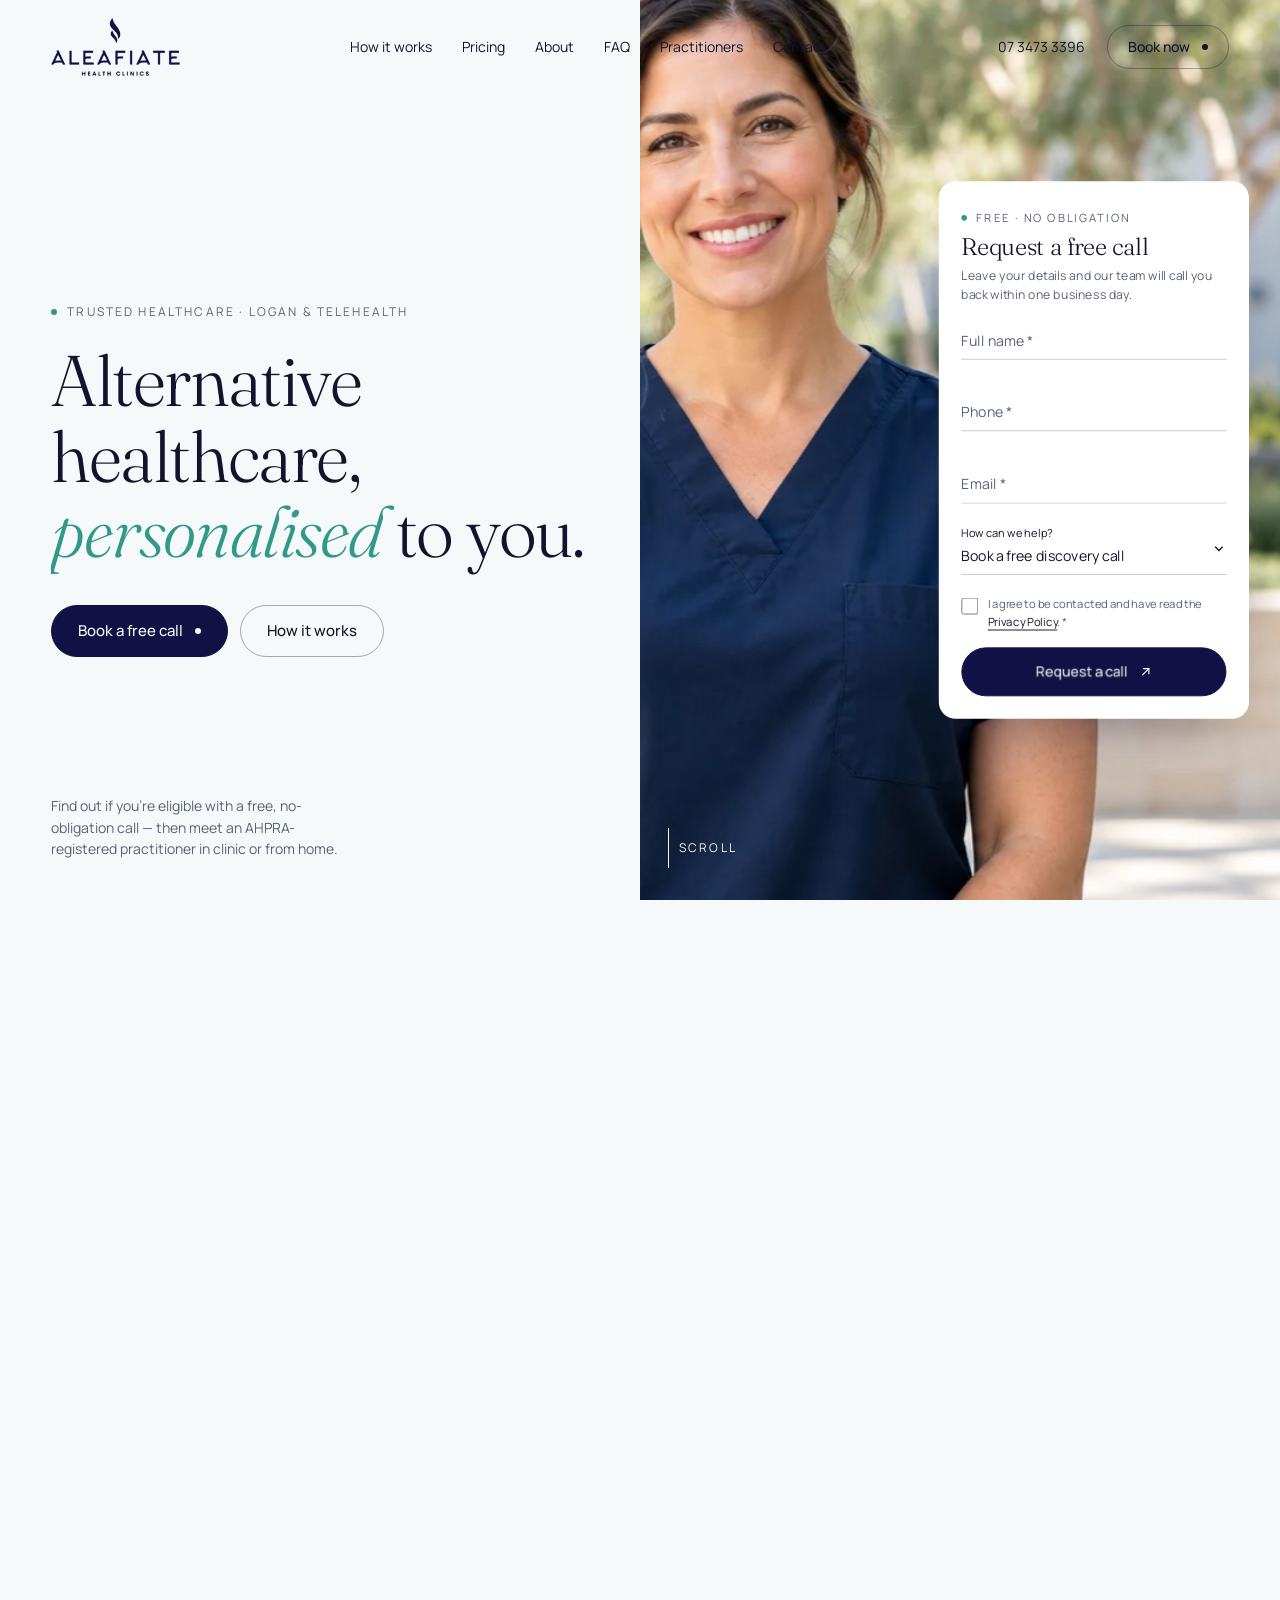
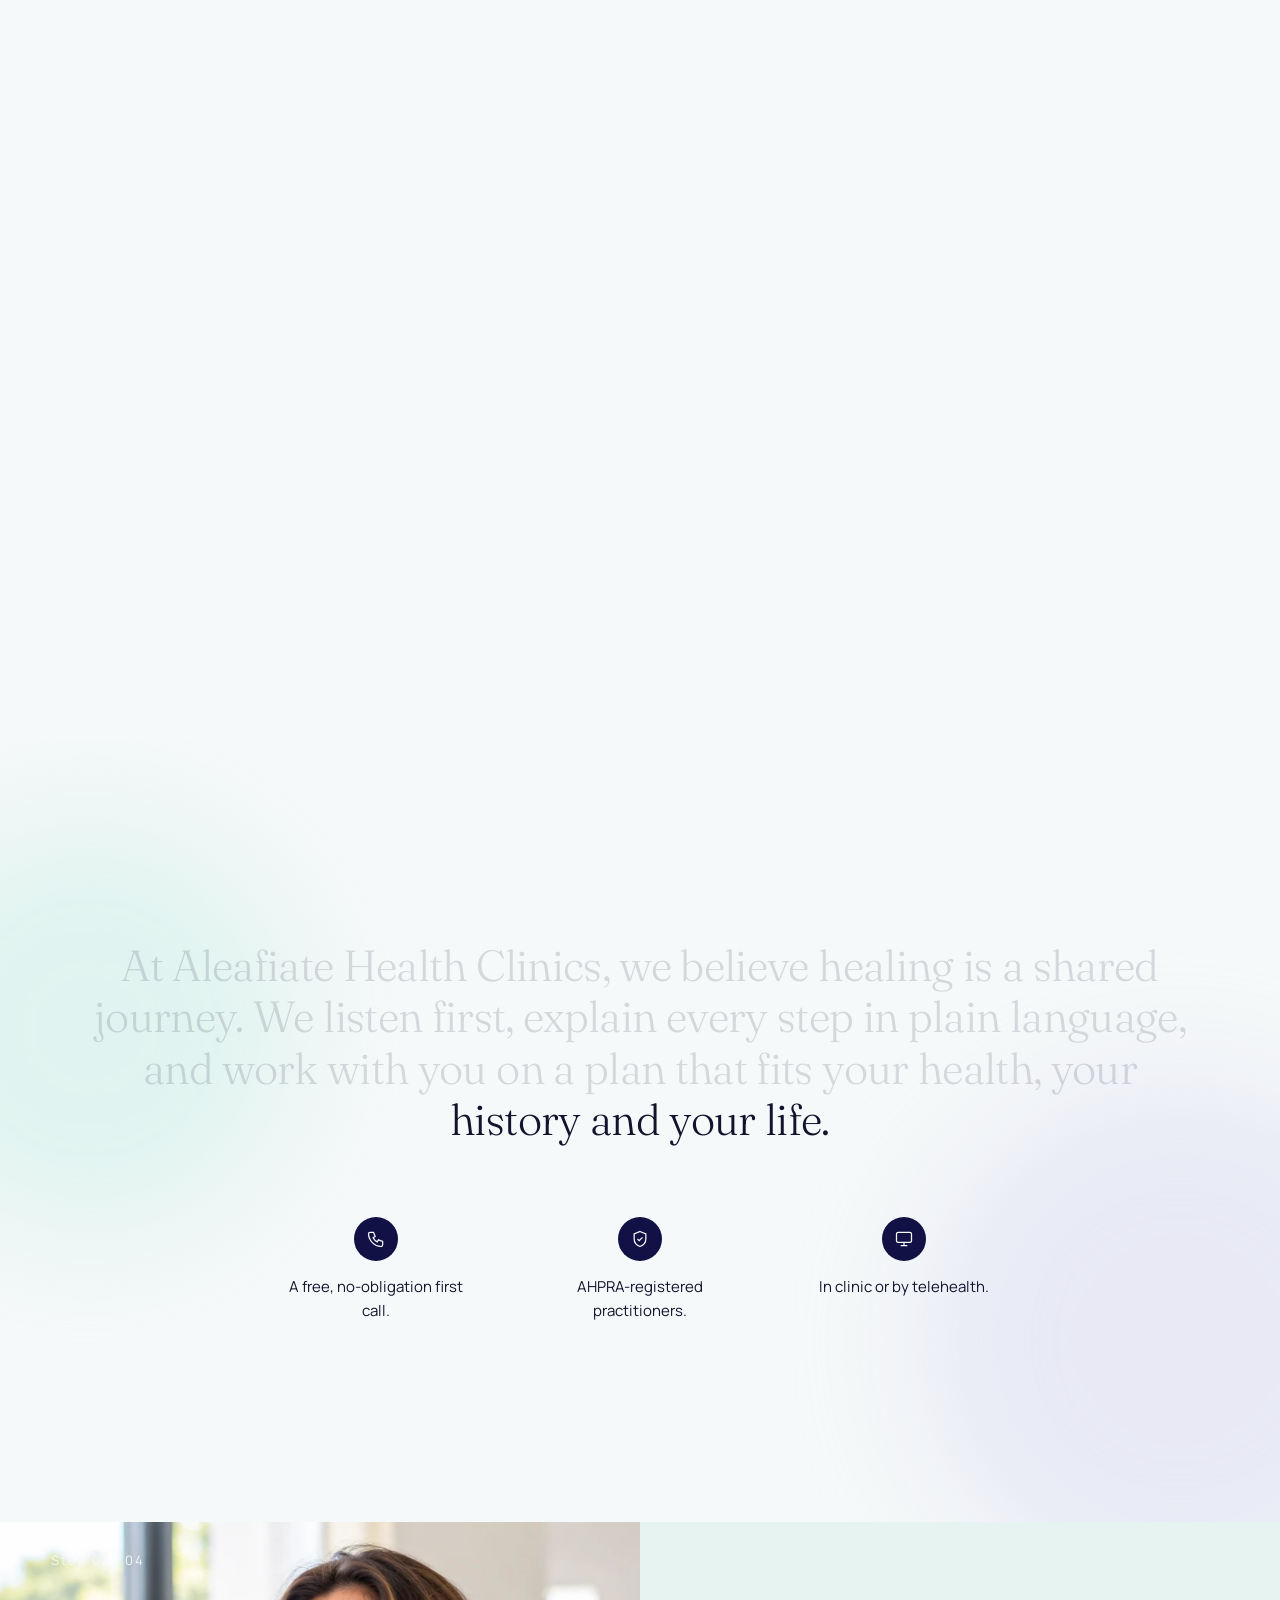
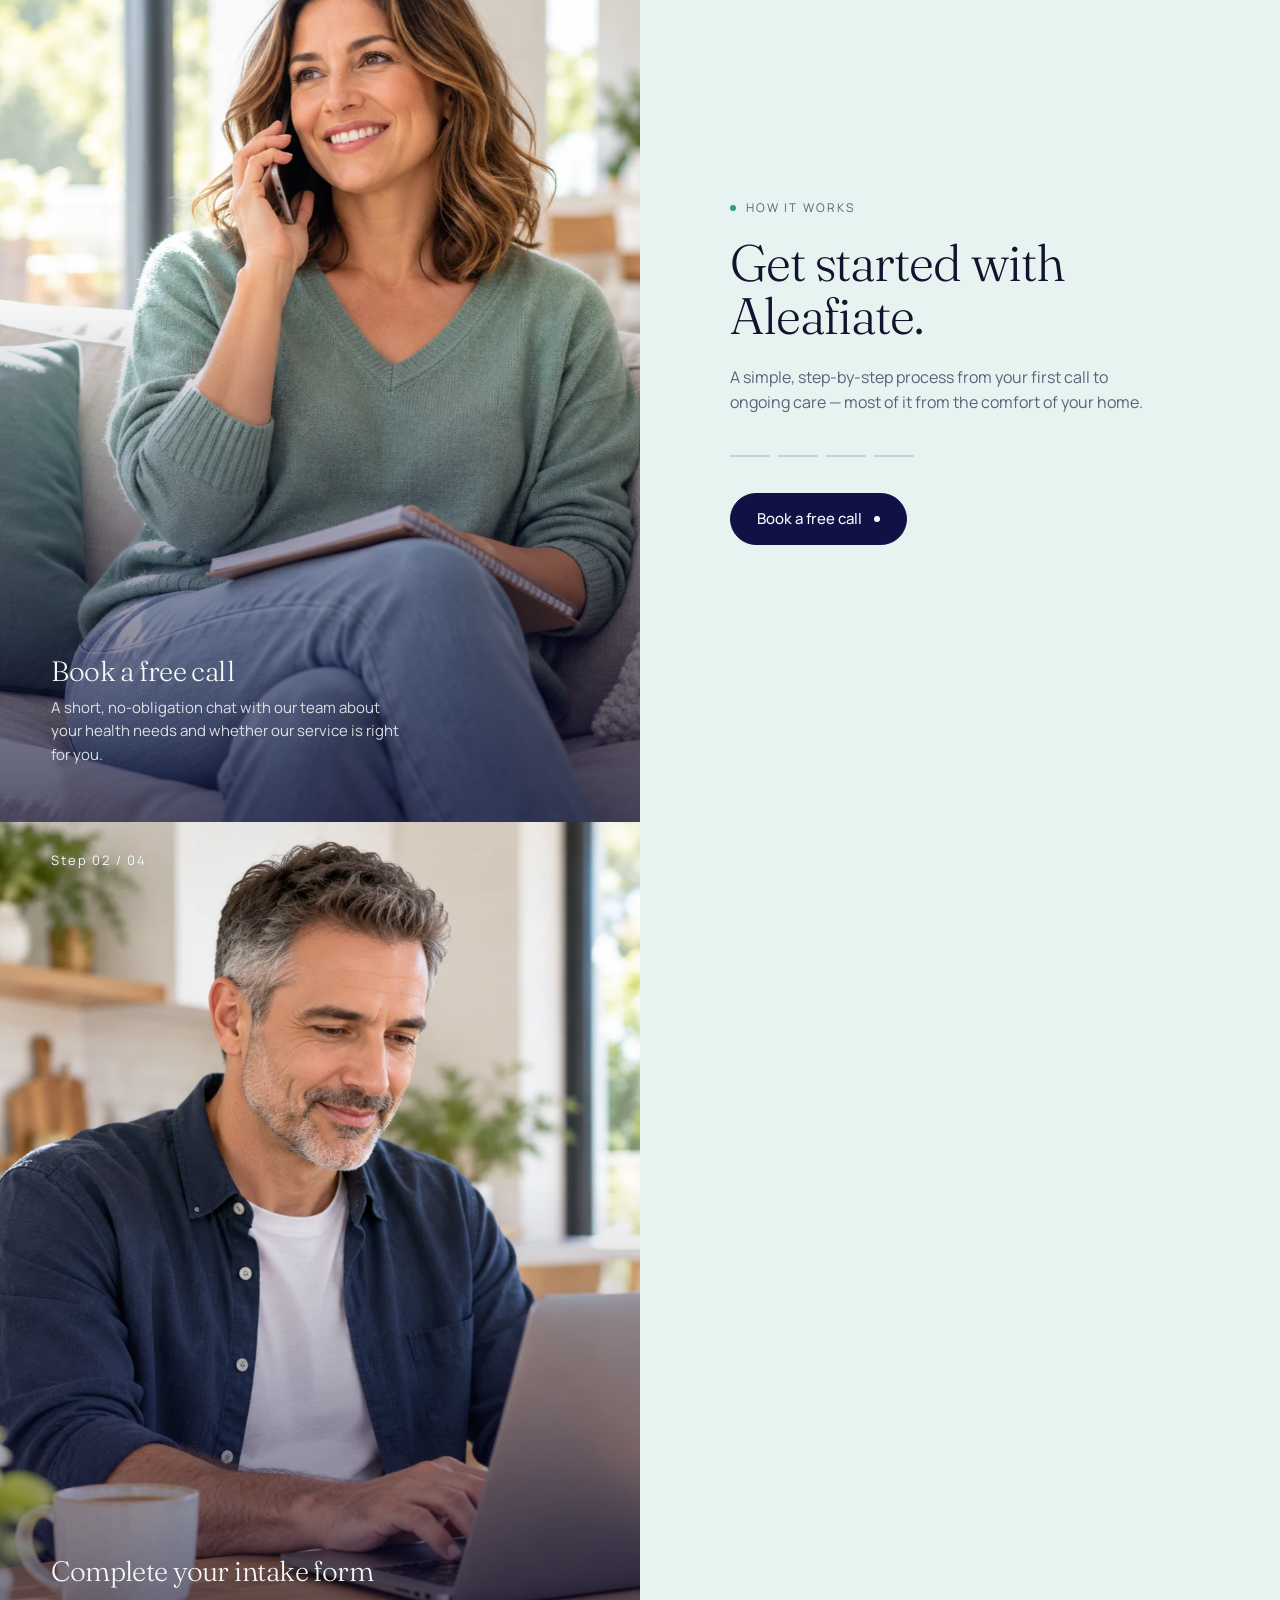
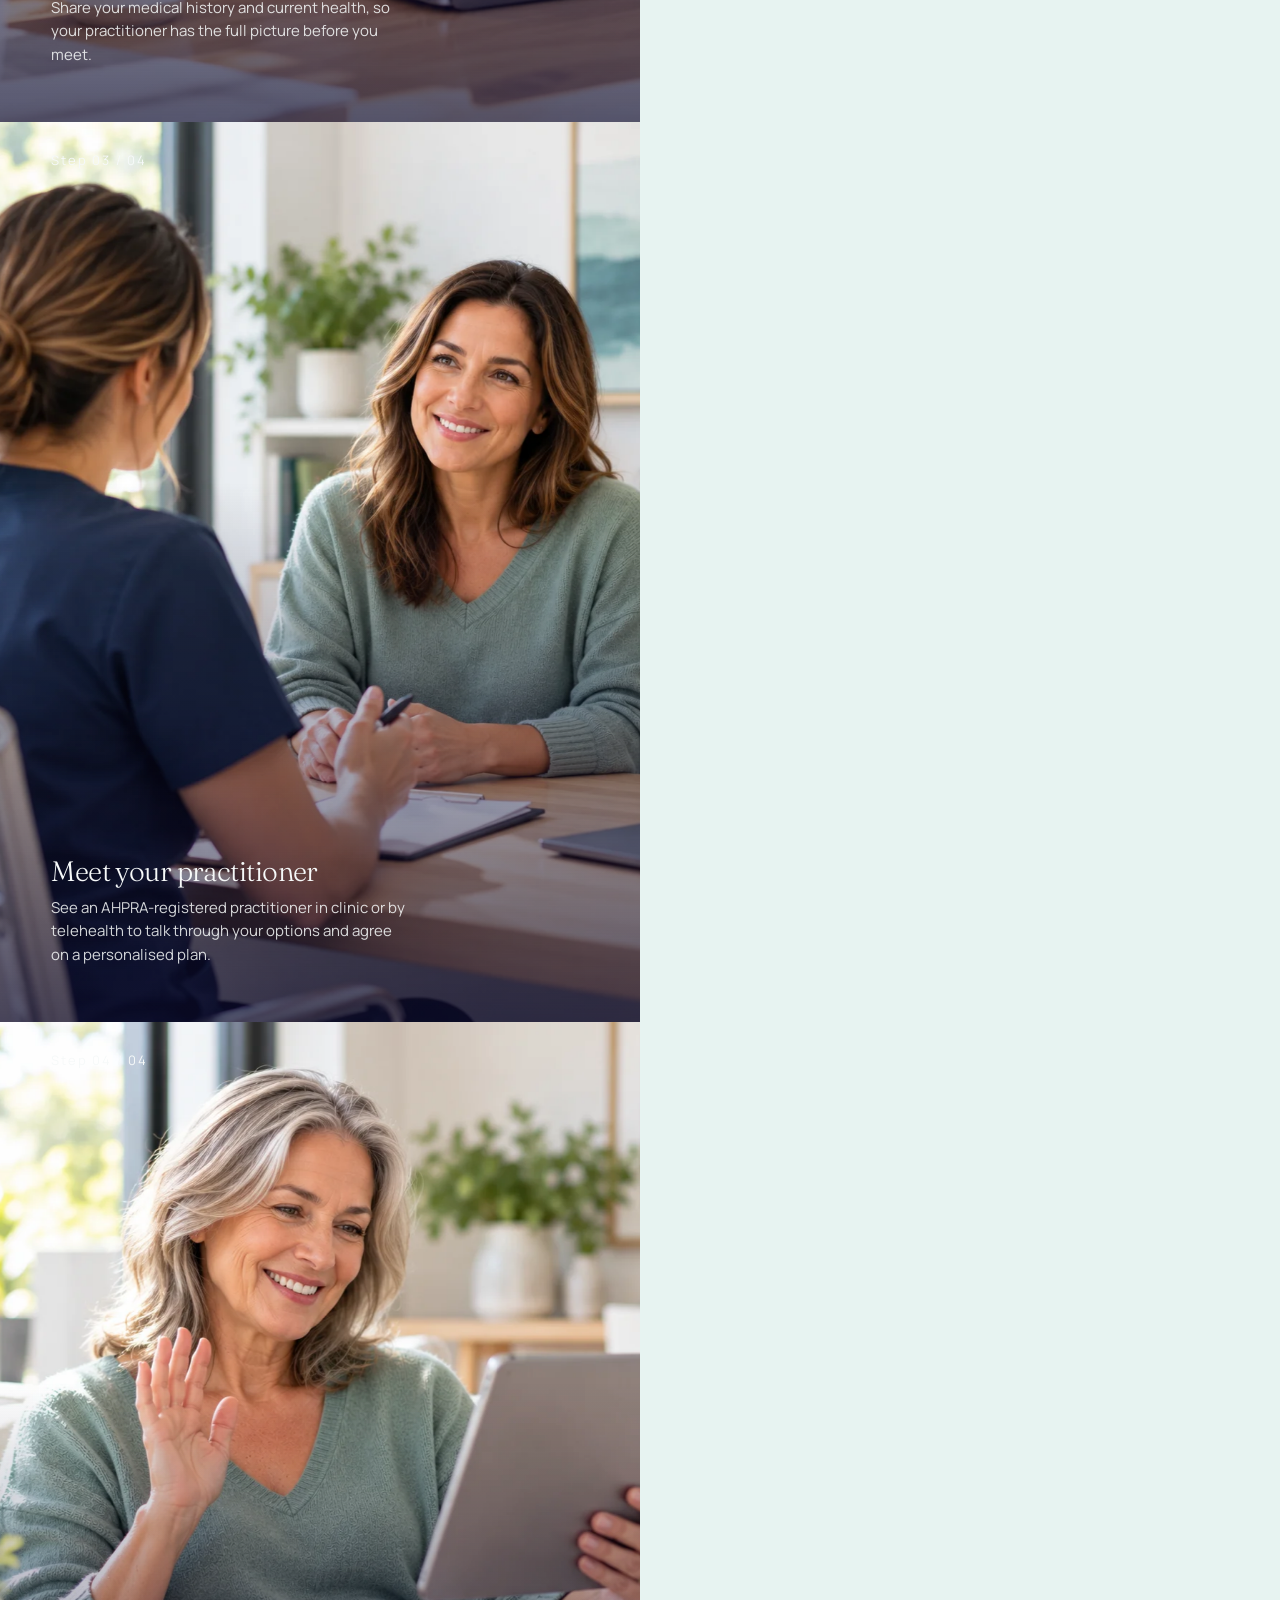
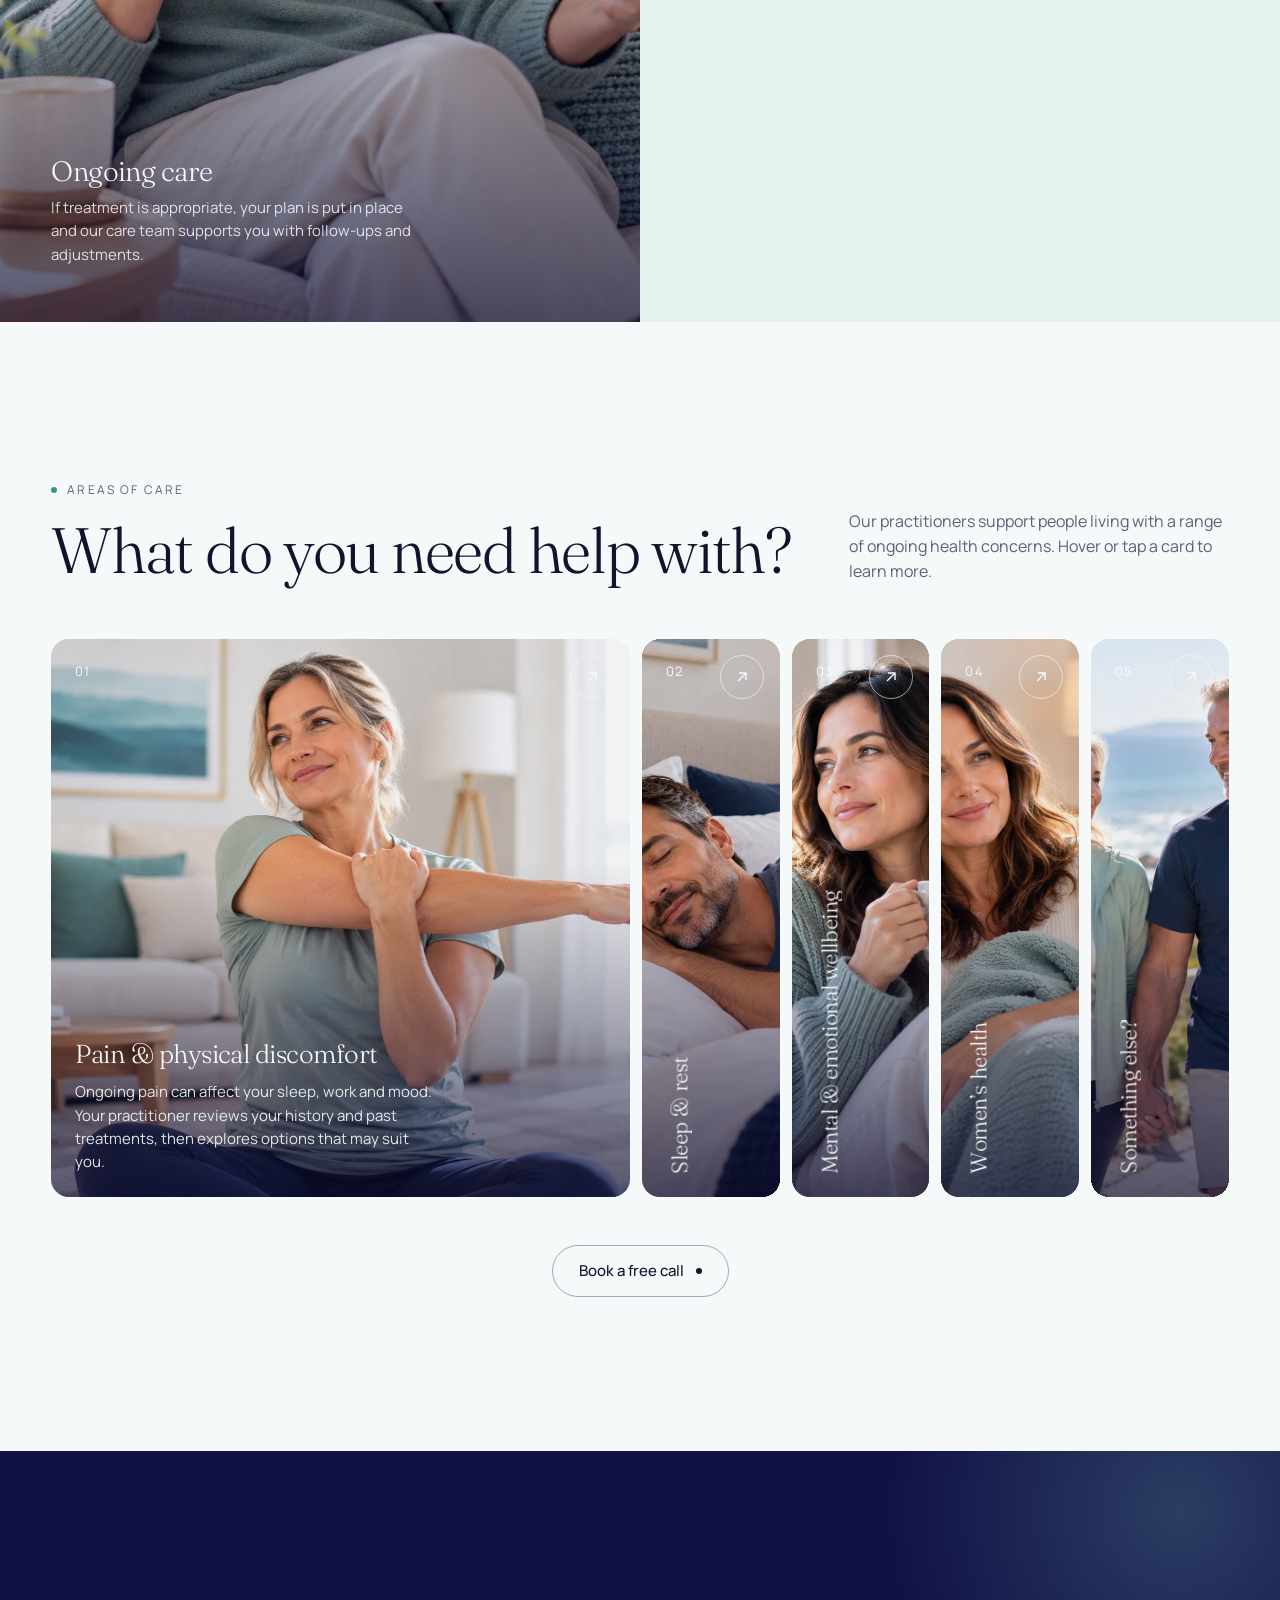
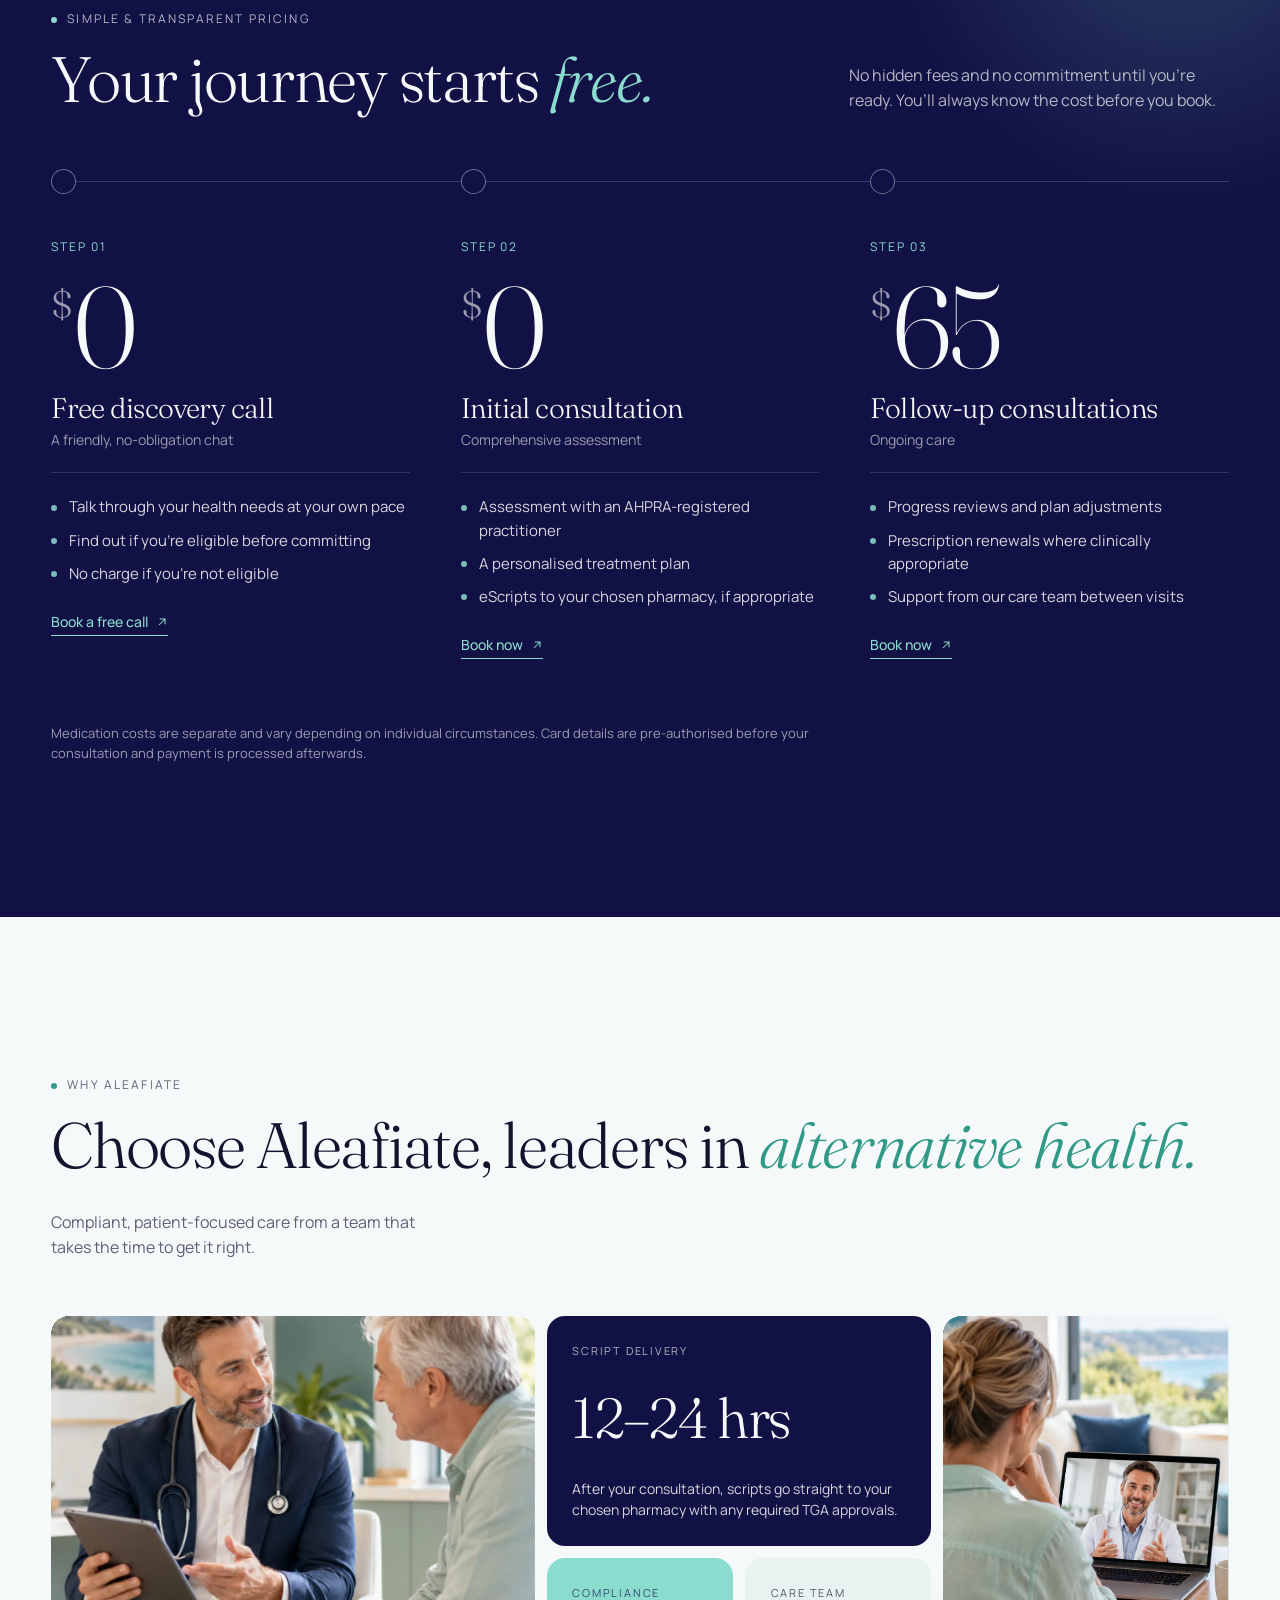
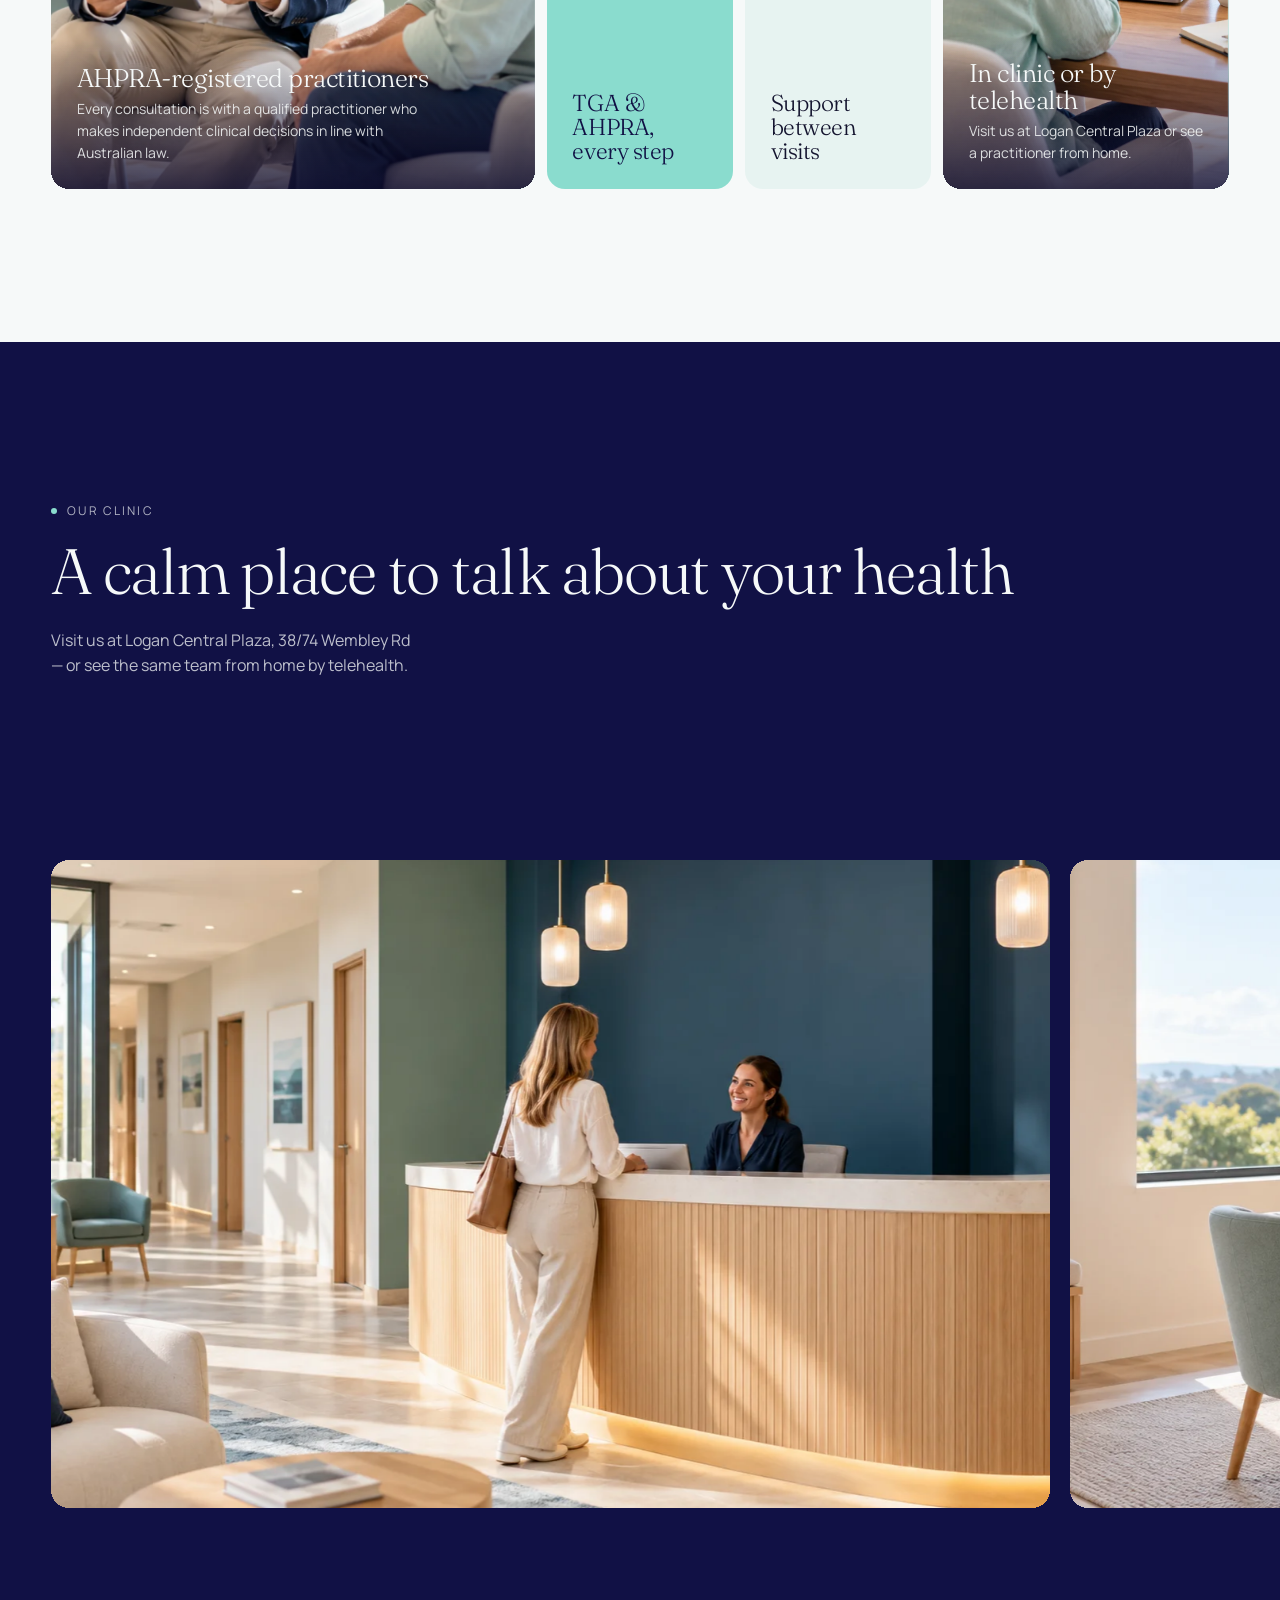
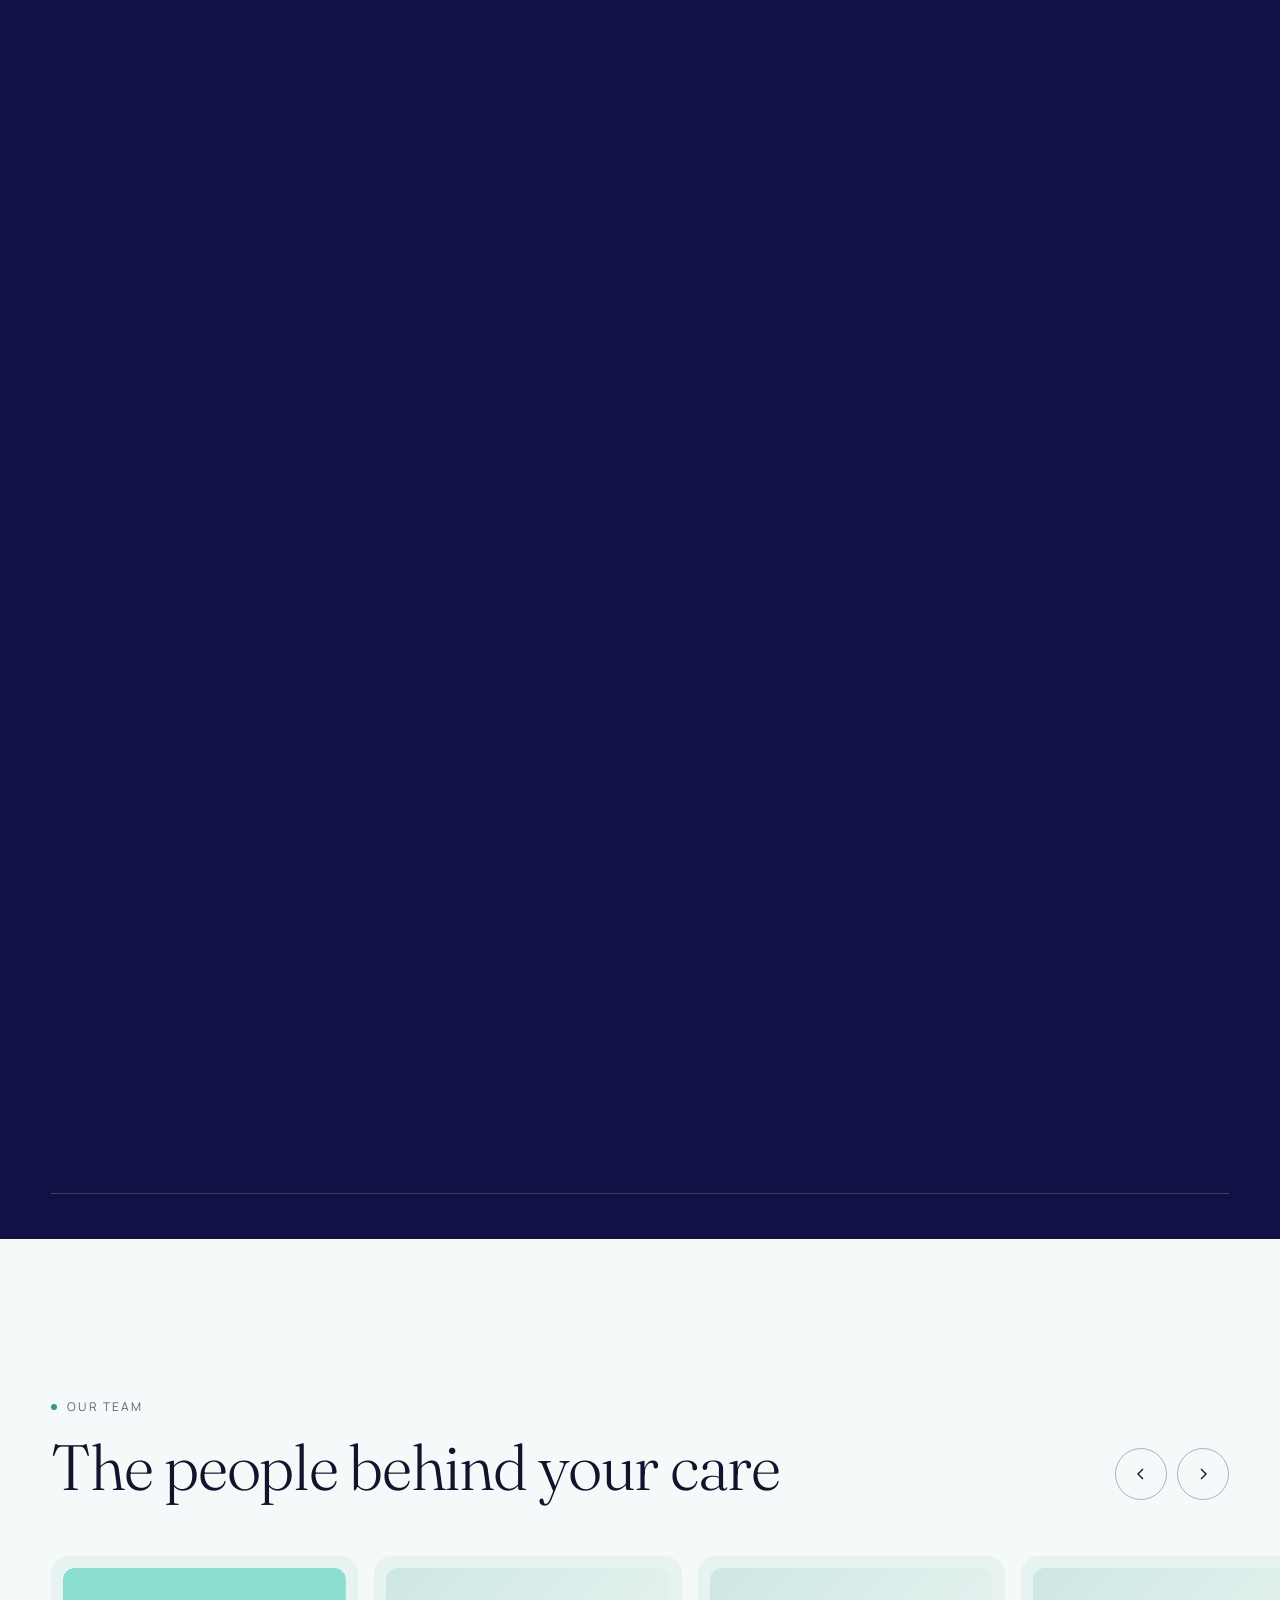
==== commit 4e557d96: "Homepage hero: enquiry card on the image that grows on scroll - Compact 'Request a free call' form (" ====
--- a/index.html
+++ b/index.html
@@ -27,7 +27,7 @@
 <div class="mobile-menu"><a href="index.html">Home</a><a href="#how-it-works">How it works</a><a href="#pricing">Pricing</a><a href="about.html">About</a><a href="faq.html">FAQ</a><a href="practitioners.html">Practitioners</a><a href="contact.html">Contact</a></div>
 
 <main>
-<!-- ================= 1. HERO — split, expands on scroll ================= -->
+<!-- ================= 1. HERO — split, expands on scroll; enquiry card grows with it ================= -->
 <section class="hero" id="hero">
   <div class="hero__content">
     <span class="eyebrow" data-up>Trusted healthcare · Logan &amp; telehealth</span>
@@ -43,6 +43,25 @@
     <div class="hero__shade" data-hero-shade></div>
     <h2 class="hero__statement"><span data-hero-statement>Care that starts with a conversation.</span></h2>
     <div class="hero__scroll"><i></i>Scroll</div>
+    <div class="form-card hero__form" data-hero-form>
+      <span class="eyebrow">Free · no obligation</span>
+      <h3>Request a free call</h3>
+      <p>Leave your details and our team will call you back within one business day.</p>
+      <form data-form data-mailto="admin@aleafiate.com.au" action="" method="post" novalidate>
+        <div class="field"><input id="h-name" name="name" type="text" placeholder=" " required autocomplete="name"><label for="h-name">Full name *</label><span class="field__bar"></span><span class="field__err">Please enter your name</span></div>
+        <div class="field"><input id="h-phone" name="phone" type="tel" placeholder=" " required autocomplete="tel"><label for="h-phone">Phone *</label><span class="field__bar"></span><span class="field__err">Please enter a valid phone number</span></div>
+        <div class="field"><input id="h-email" name="email" type="email" placeholder=" " required autocomplete="email"><label for="h-email">Email *</label><span class="field__bar"></span><span class="field__err">Please enter a valid email</span></div>
+        <div class="field field--static"><select id="h-enquiry" name="enquiry"><option>Book a free discovery call</option><option>Book an initial consultation</option><option>Book a follow-up</option><option>Question about fees</option><option>Something else</option></select><label for="h-enquiry">How can we help?</label><span class="field__bar"></span></div>
+        <label class="check"><input type="checkbox" name="consent" value="yes" required><span>I agree to be contacted and have read the <a href="privacy-policy.html">Privacy Policy</a>. *</span></label>
+        <button type="submit" class="btn" data-roll><span class="btn__fill"></span><span class="btn__label">Request a call</span><svg class="btn__arrow" viewBox="0 0 16 16" fill="none" stroke="currentColor" stroke-width="1.4"><path d="M4 12L12 4M5 4h7v7"/></svg></button>
+      </form>
+      <div class="form-success" aria-live="polite">
+        <svg viewBox="0 0 84 84" fill="none" stroke="currentColor" stroke-width="1.6"><circle cx="42" cy="42" r="40"/><path d="M27 43l10 10 20-22"/></svg>
+        <h3>Thank you.</h3>
+        <p data-success-note>We’ve received your details and will call you within one business day.</p>
+        <a href="#how-it-works" class="btn btn--ghost" data-roll><span class="btn__fill"></span><span class="btn__label">See how it works</span><svg class="btn__arrow" viewBox="0 0 16 16" fill="none" stroke="currentColor" stroke-width="1.4"><path d="M4 12L12 4M5 4h7v7"/></svg></a>
+      </div>
+    </div>
   </div>
 </section>
 
--- a/css/style.css
+++ b/css/style.css
@@ -129,9 +129,9 @@
 .hero__foot{position:absolute;left:var(--gutter);bottom:40px;max-width:300px;font-size:14px;color:var(--muted)}
 .hero__media{position:absolute;top:0;right:0;bottom:0;width:50%;z-index:3}
 .hero__media .media{position:absolute;inset:0}
-.hero__shade{position:absolute;inset:0;background:rgba(13,13,48,.45);opacity:0;z-index:1}
-.hero__statement{position:absolute;inset:0;display:flex;align-items:center;justify-content:center;text-align:center;padding:0 var(--gutter);z-index:2;color:var(--bone);font-size:clamp(34px,4.6vw,72px);pointer-events:none}
-.hero__scroll{position:absolute;right:28px;bottom:32px;z-index:4;color:var(--bone);font-size:12px;letter-spacing:.18em;text-transform:uppercase;display:flex;align-items:center;gap:10px}
+.hero__shade{position:absolute;inset:0;background:linear-gradient(90deg,rgba(13,13,48,.6),rgba(13,13,48,.15) 55%,transparent);opacity:0;z-index:1}
+.hero__statement{position:absolute;left:var(--gutter);bottom:clamp(48px,9vh,96px);max-width:min(560px,44%);z-index:2;color:var(--bone);font-size:clamp(30px,3.4vw,56px);pointer-events:none}
+.hero__scroll{position:absolute;left:28px;bottom:32px;z-index:4;color:var(--bone);font-size:12px;letter-spacing:.18em;text-transform:uppercase;display:flex;align-items:center;gap:10px}
 .hero__scroll i{display:block;width:1px;height:40px;background:rgba(246,249,249,.4);position:relative;overflow:hidden}
 .hero__scroll i::after{content:"";position:absolute;inset:0;background:var(--bone);animation:scrollLine 1.8s var(--ease) infinite}
 @keyframes scrollLine{0%{transform:translateY(-100%)}60%,100%{transform:translateY(100%)}}
@@ -436,6 +436,8 @@
 .field__err{position:absolute;left:0;top:100%;font-size:12px;color:#a2482f;margin-top:6px;opacity:0;transition:opacity .3s}
 .field.is-error input,.field.is-error textarea{border-bottom-color:#a2482f}
 .field.is-error .field__err{opacity:1}
+.field__hint{font-size:13px;color:var(--muted);margin:-18px 0 26px}
+.check a{color:var(--ink);border-bottom:1px solid currentColor}
 .form-label{display:block;font-size:12px;letter-spacing:.16em;text-transform:uppercase;color:var(--muted);margin-bottom:14px}
 .chips{display:flex;flex-wrap:wrap;gap:8px;margin:0 0 30px;padding:0;list-style:none}
 .chip{position:relative}
@@ -602,6 +604,21 @@
 .quote__src svg{width:12px;height:12px}
 .rating .btn{--bg:var(--bone);--fg:var(--ink);--line:var(--bone);margin-top:18px;height:46px;font-size:14px}
 
+
+/* home hero: enquiry card on the image; grows as the image expands (see main.js) */
+.hero__form{position:absolute;inset:0 clamp(16px,2.4vw,40px) 0 auto;margin:auto 0;height:fit-content;width:340px;z-index:4;padding:26px;border-radius:var(--radius);box-shadow:0 30px 70px -30px rgba(13,13,48,.5);transform-origin:right center}
+.hero__form h3{font-size:clamp(24px,2vw,30px);margin:8px 0 6px}
+.hero__form>p{font-size:13px;color:var(--muted);margin:0 0 6px}
+.hero__form .field{margin-bottom:22px}
+.hero__form .field input,.hero__form .field select{padding:22px 0 8px;font-size:15px}
+.hero__form .field label{top:22px;font-size:15px}
+.hero__form .check{font-size:12px;margin-bottom:18px;gap:10px}
+.hero__form .btn{width:100%;justify-content:center}
+.hero__form .form-success{padding:36px 24px;justify-content:center}
+.hero__form .form-success>svg{width:64px;height:64px;margin-bottom:16px}
+.hero__form .form-success h3{font-size:30px}
+.hero__form .form-success p{font-size:14px;margin-bottom:20px}
+
 /* =========================================================
    RESPONSIVE
    ========================================================= */
@@ -615,7 +632,10 @@
   .hero{height:auto;min-height:0;padding-top:110px}
   .hero__content{position:relative;inset:auto;padding:24px var(--gutter) 40px}
   .hero__foot{position:static;margin-top:28px}
-  .hero__media{position:relative;width:100%;height:80vh}
+  .hero__media{position:relative;width:100%;height:auto}
+  .hero__media .media{position:relative;inset:auto;height:72vh}
+  .hero__scroll{display:none}
+  .hero__form{position:relative;inset:auto;margin:-96px 16px 32px;width:auto}
   .hero__statement,.hero__shade{display:none}
   .values{grid-template-columns:1fr}
   .values__sticky{position:relative;height:auto;padding:90px var(--gutter);order:-1}
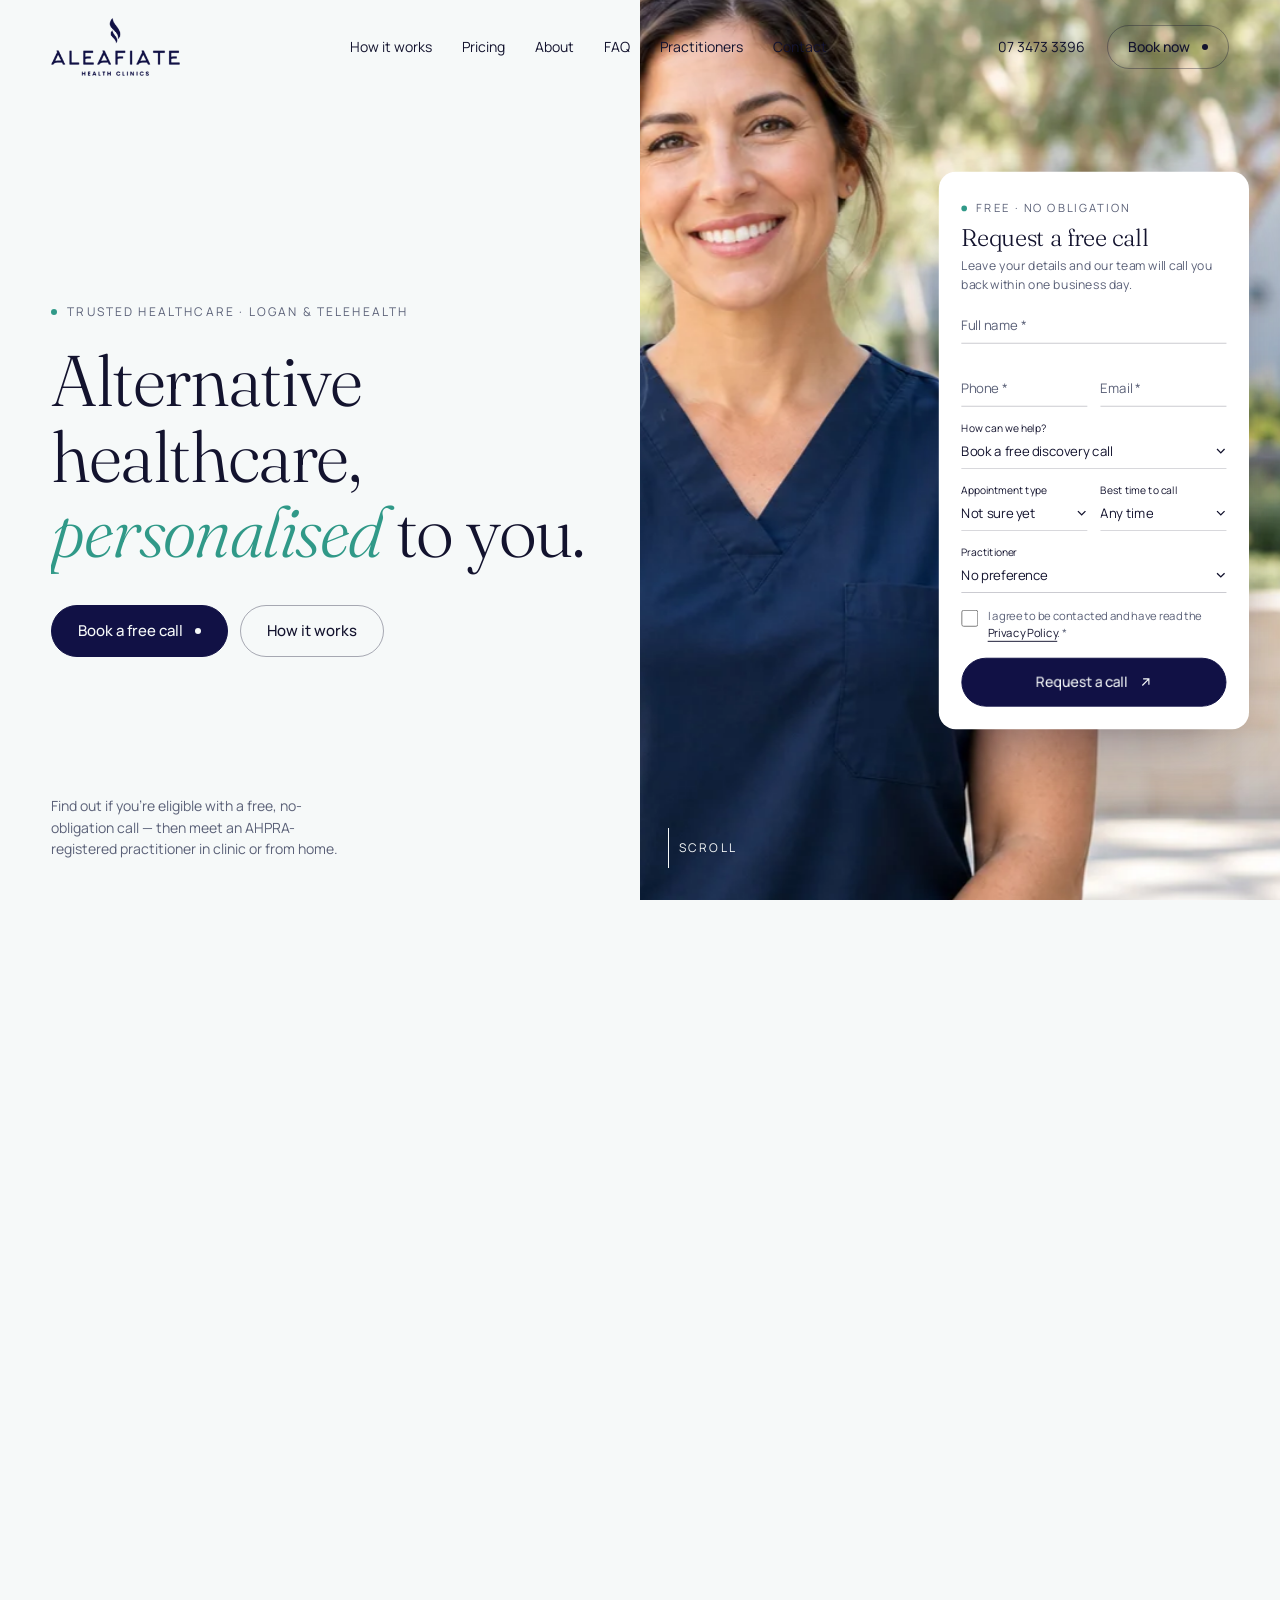
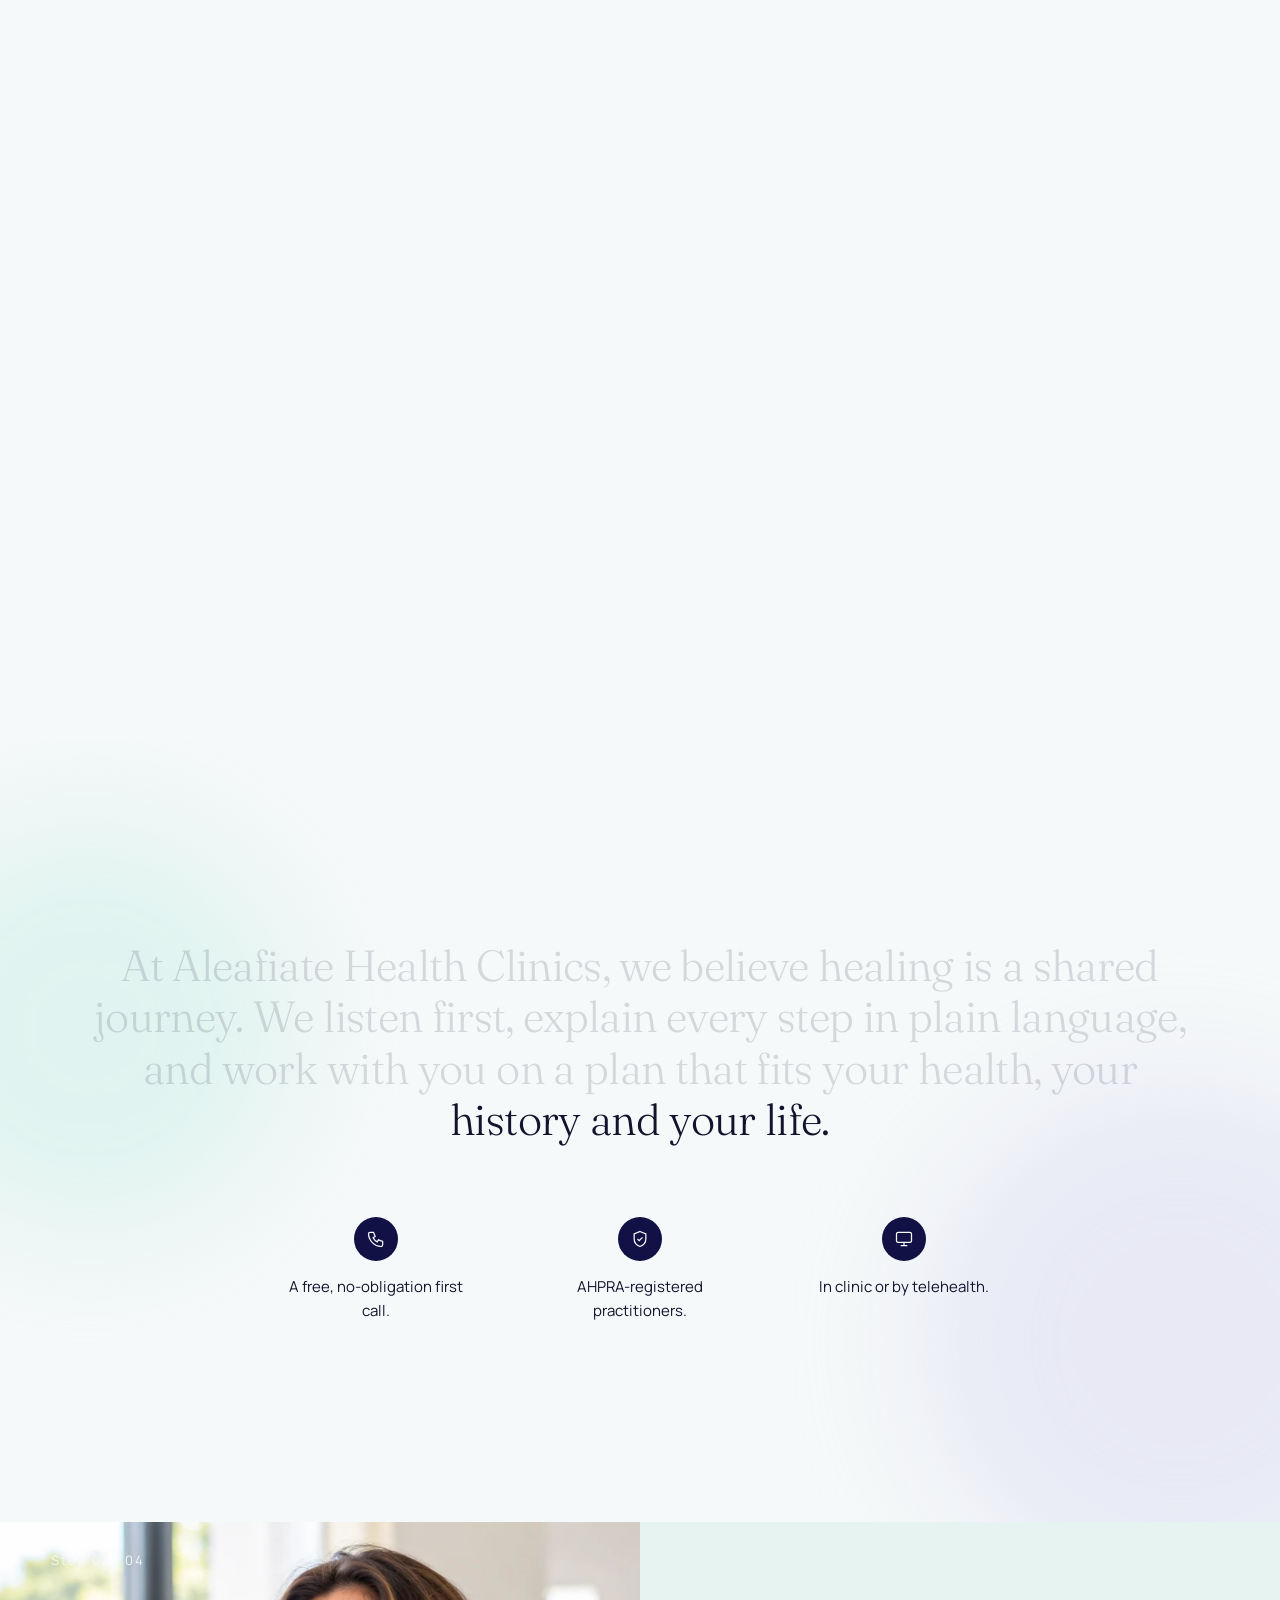
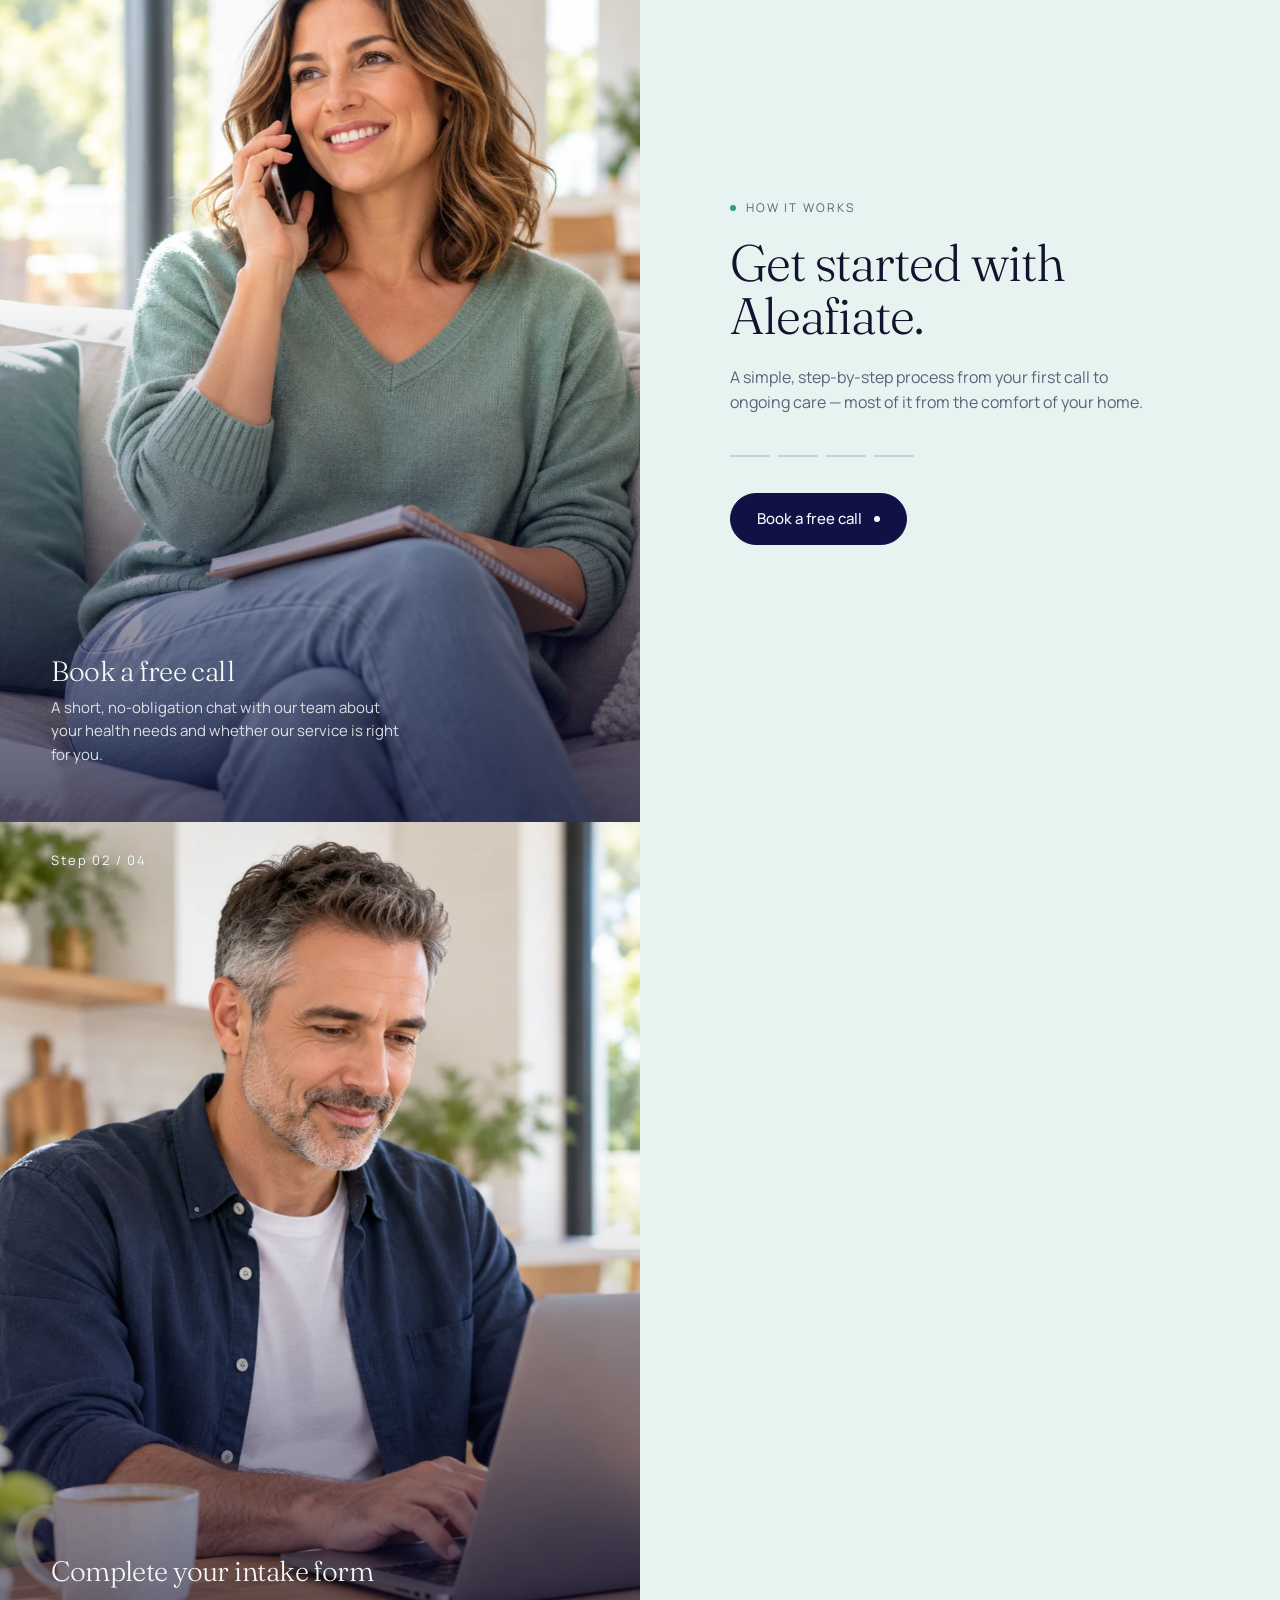
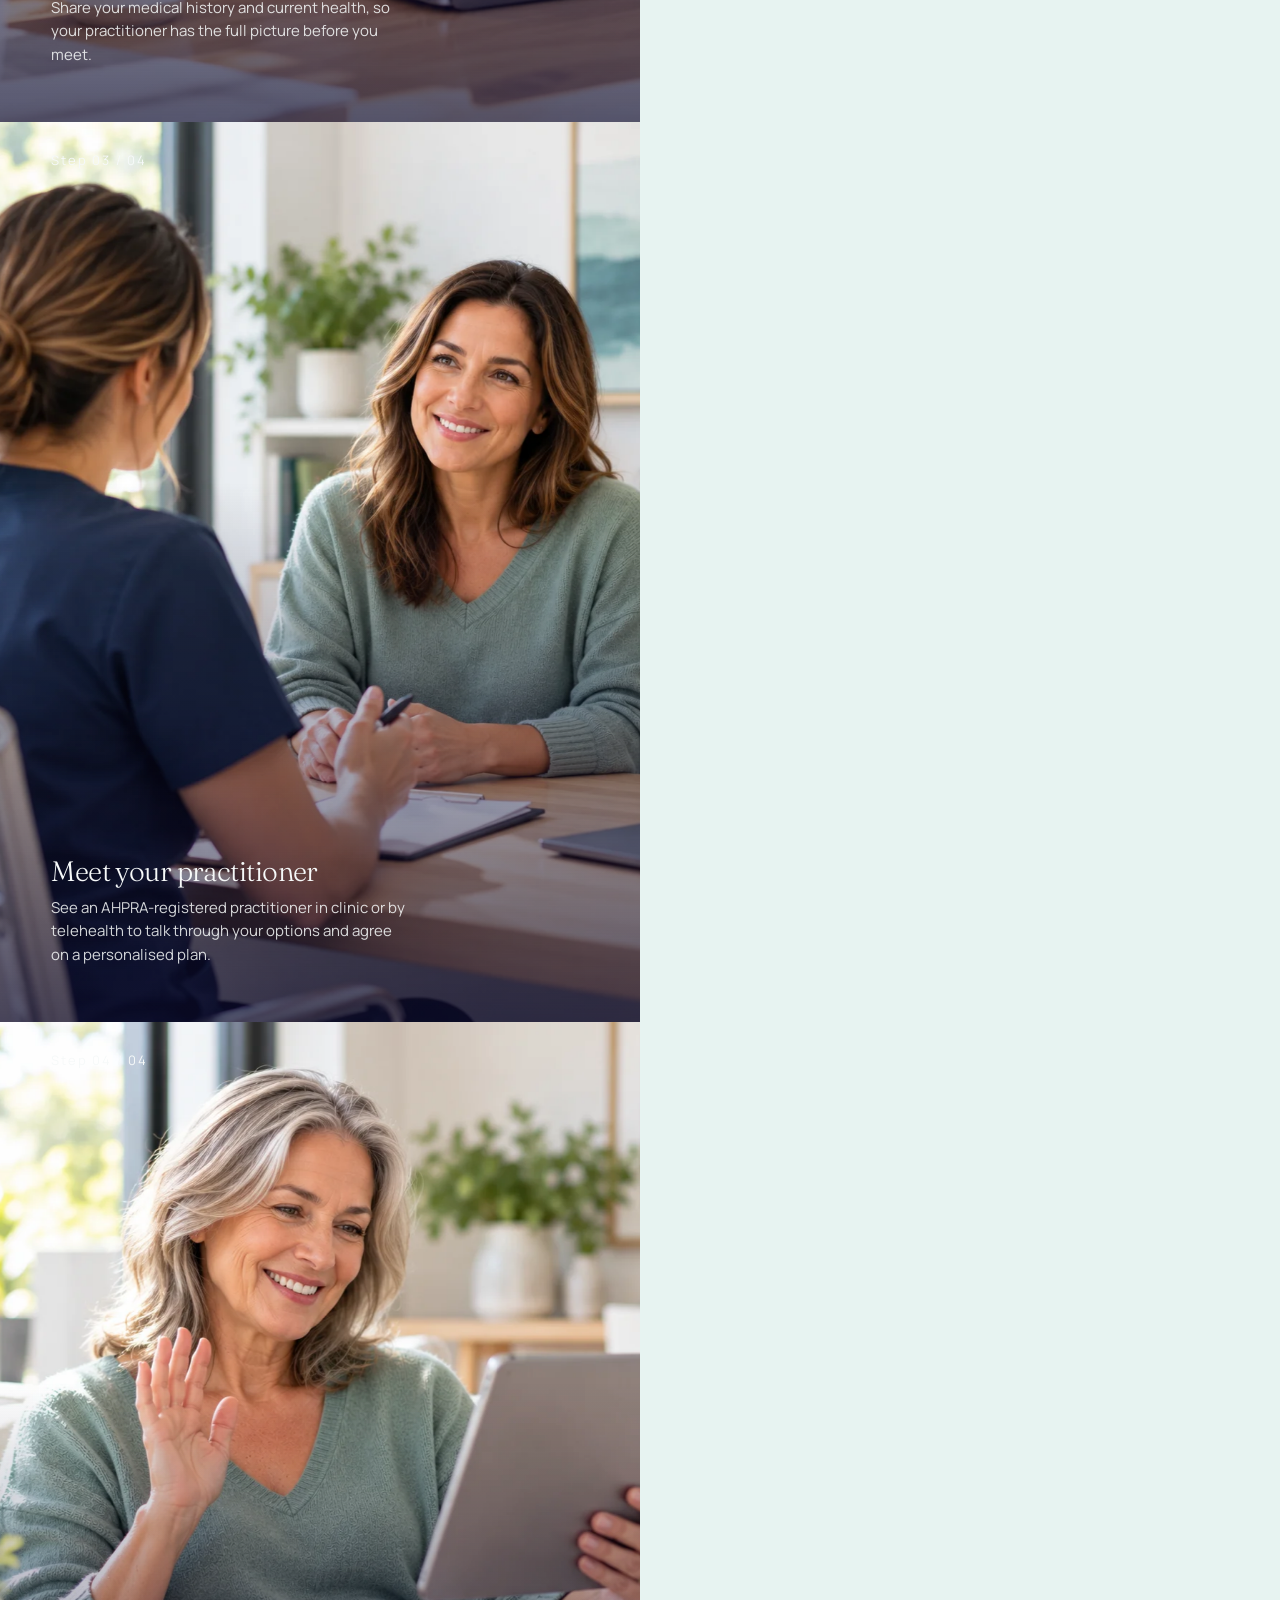
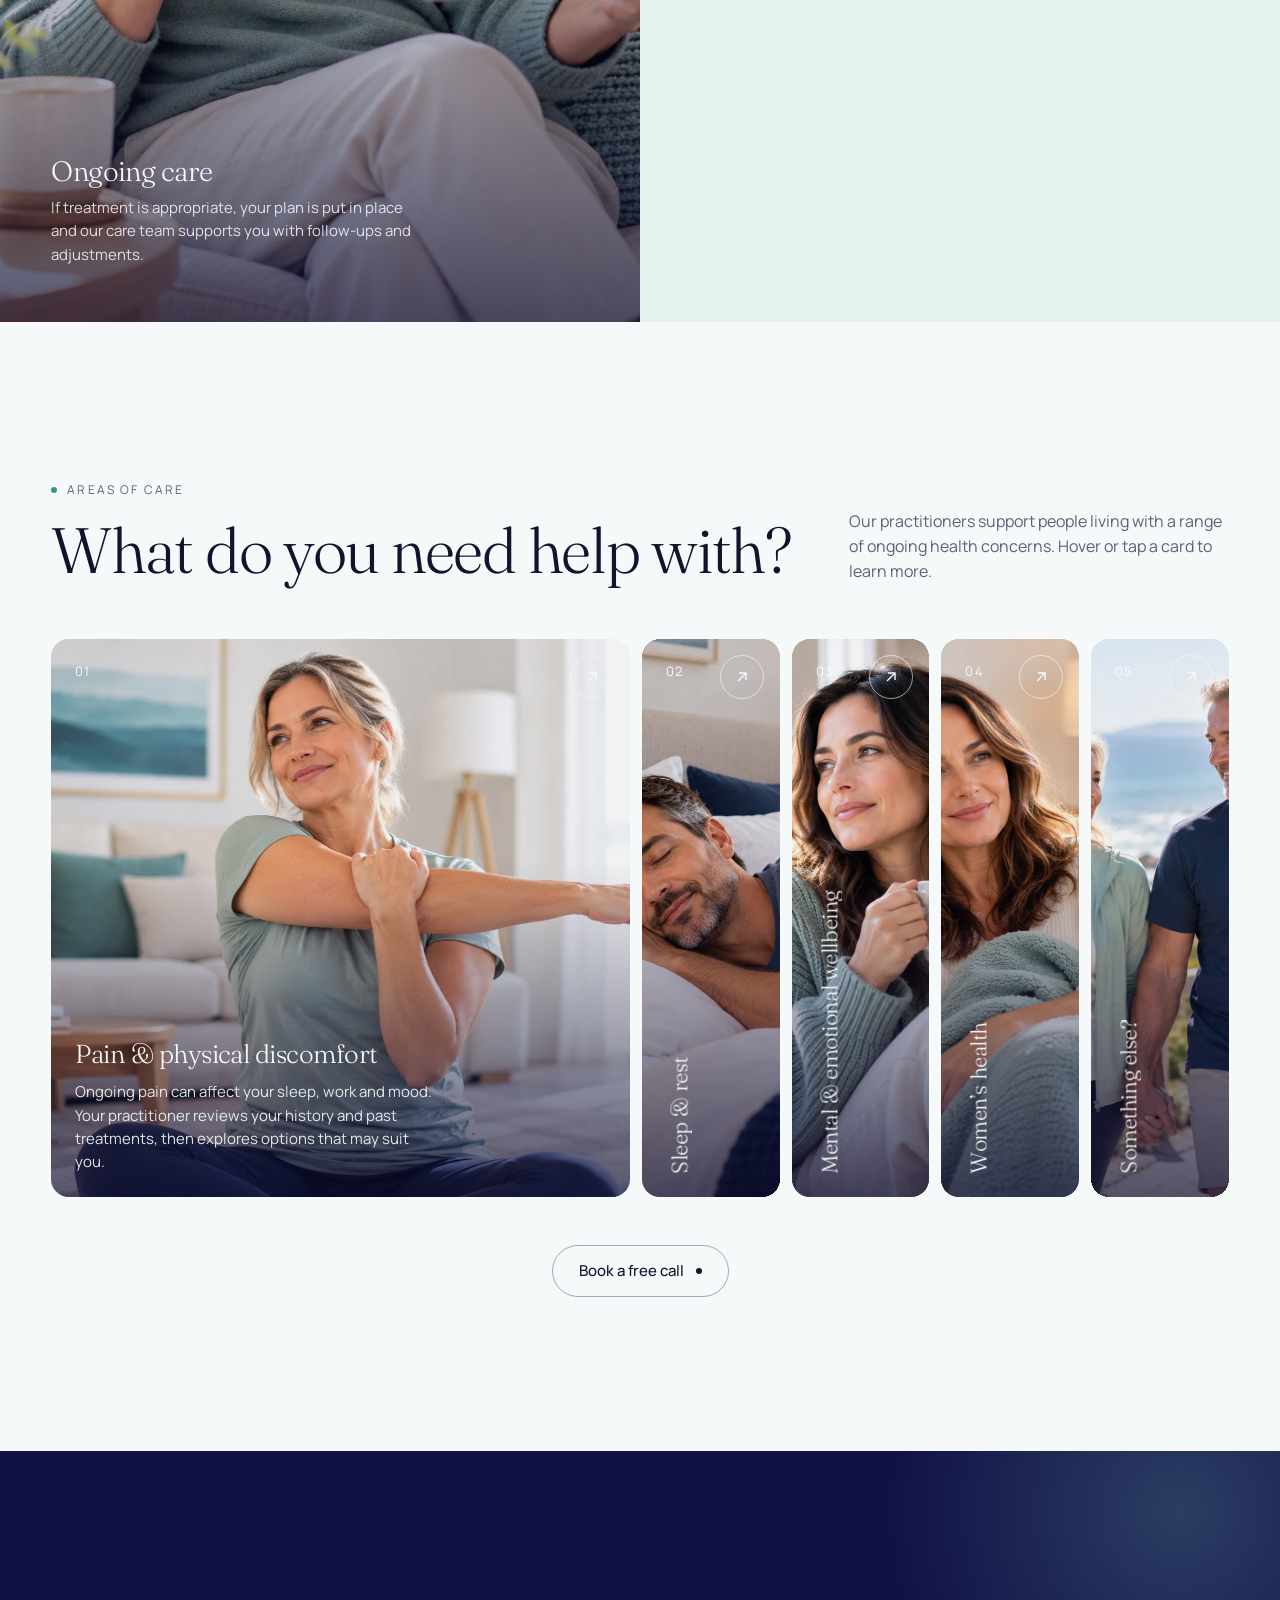
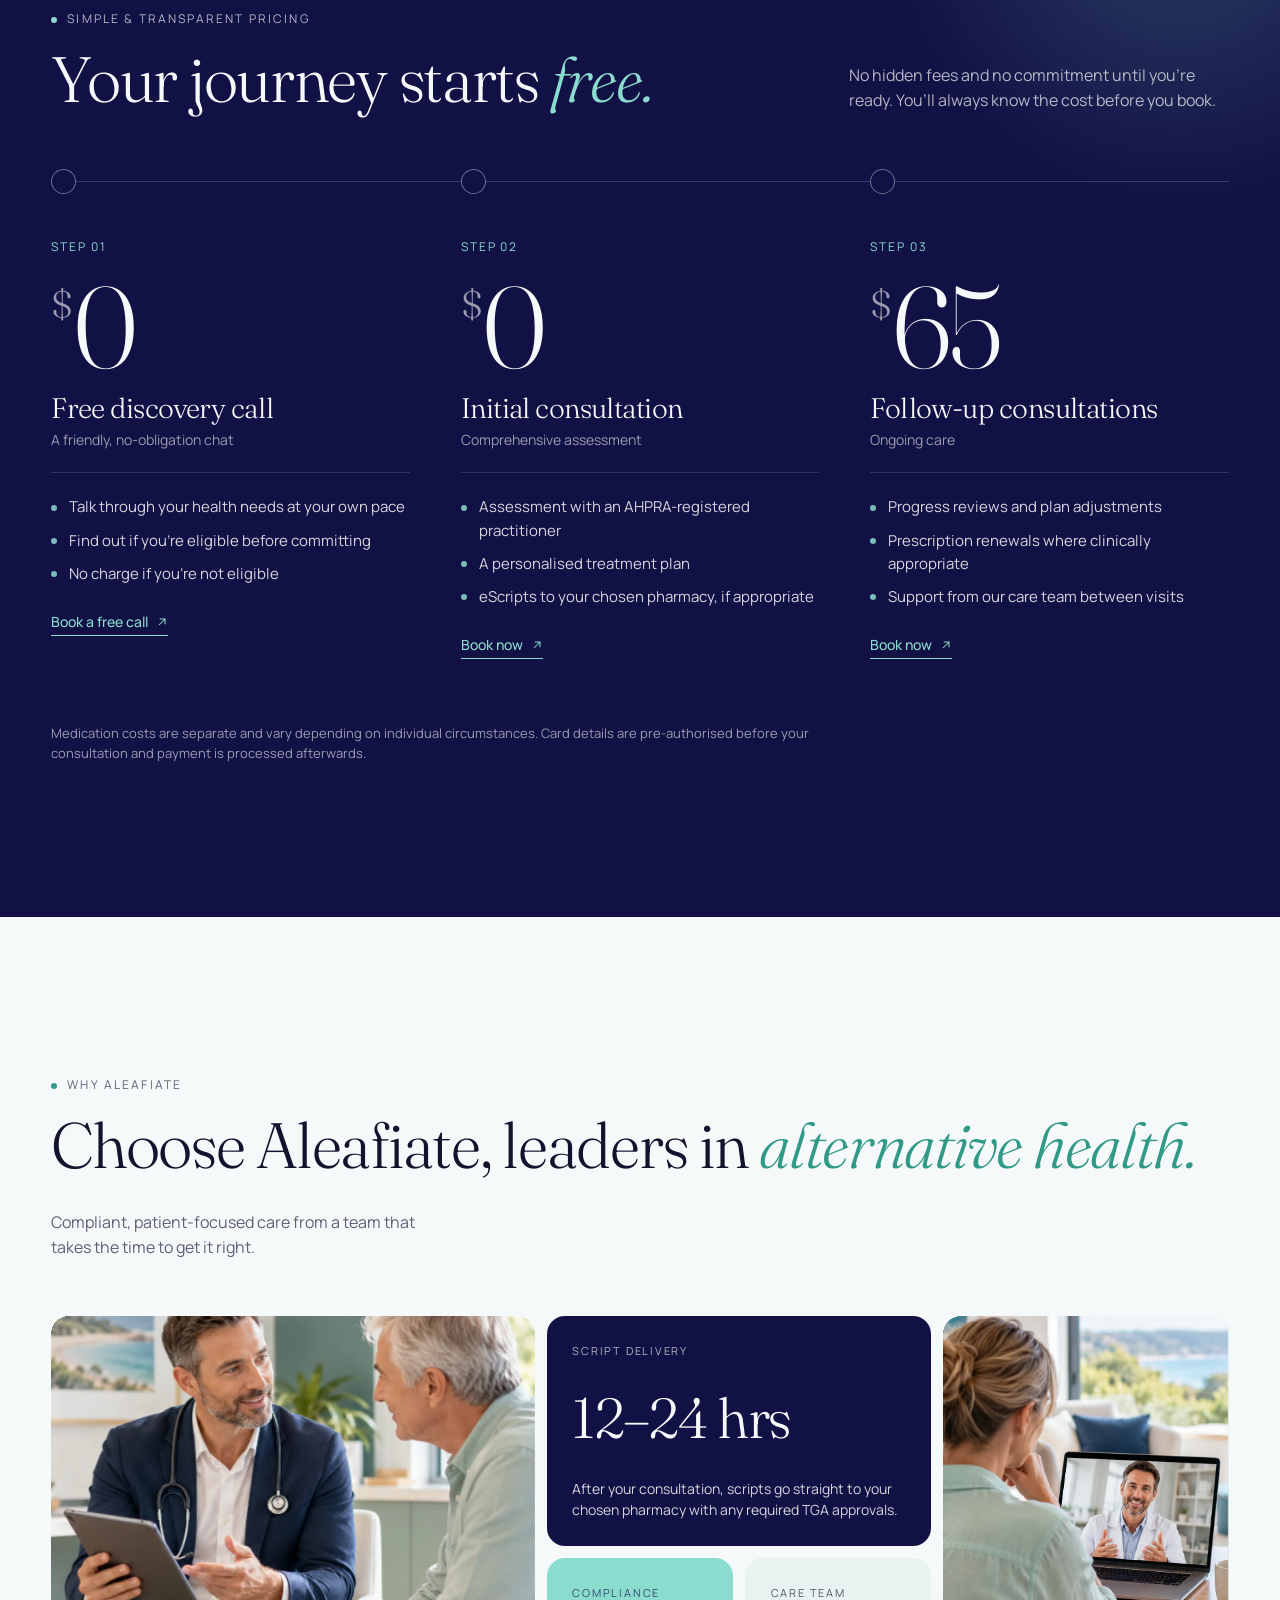
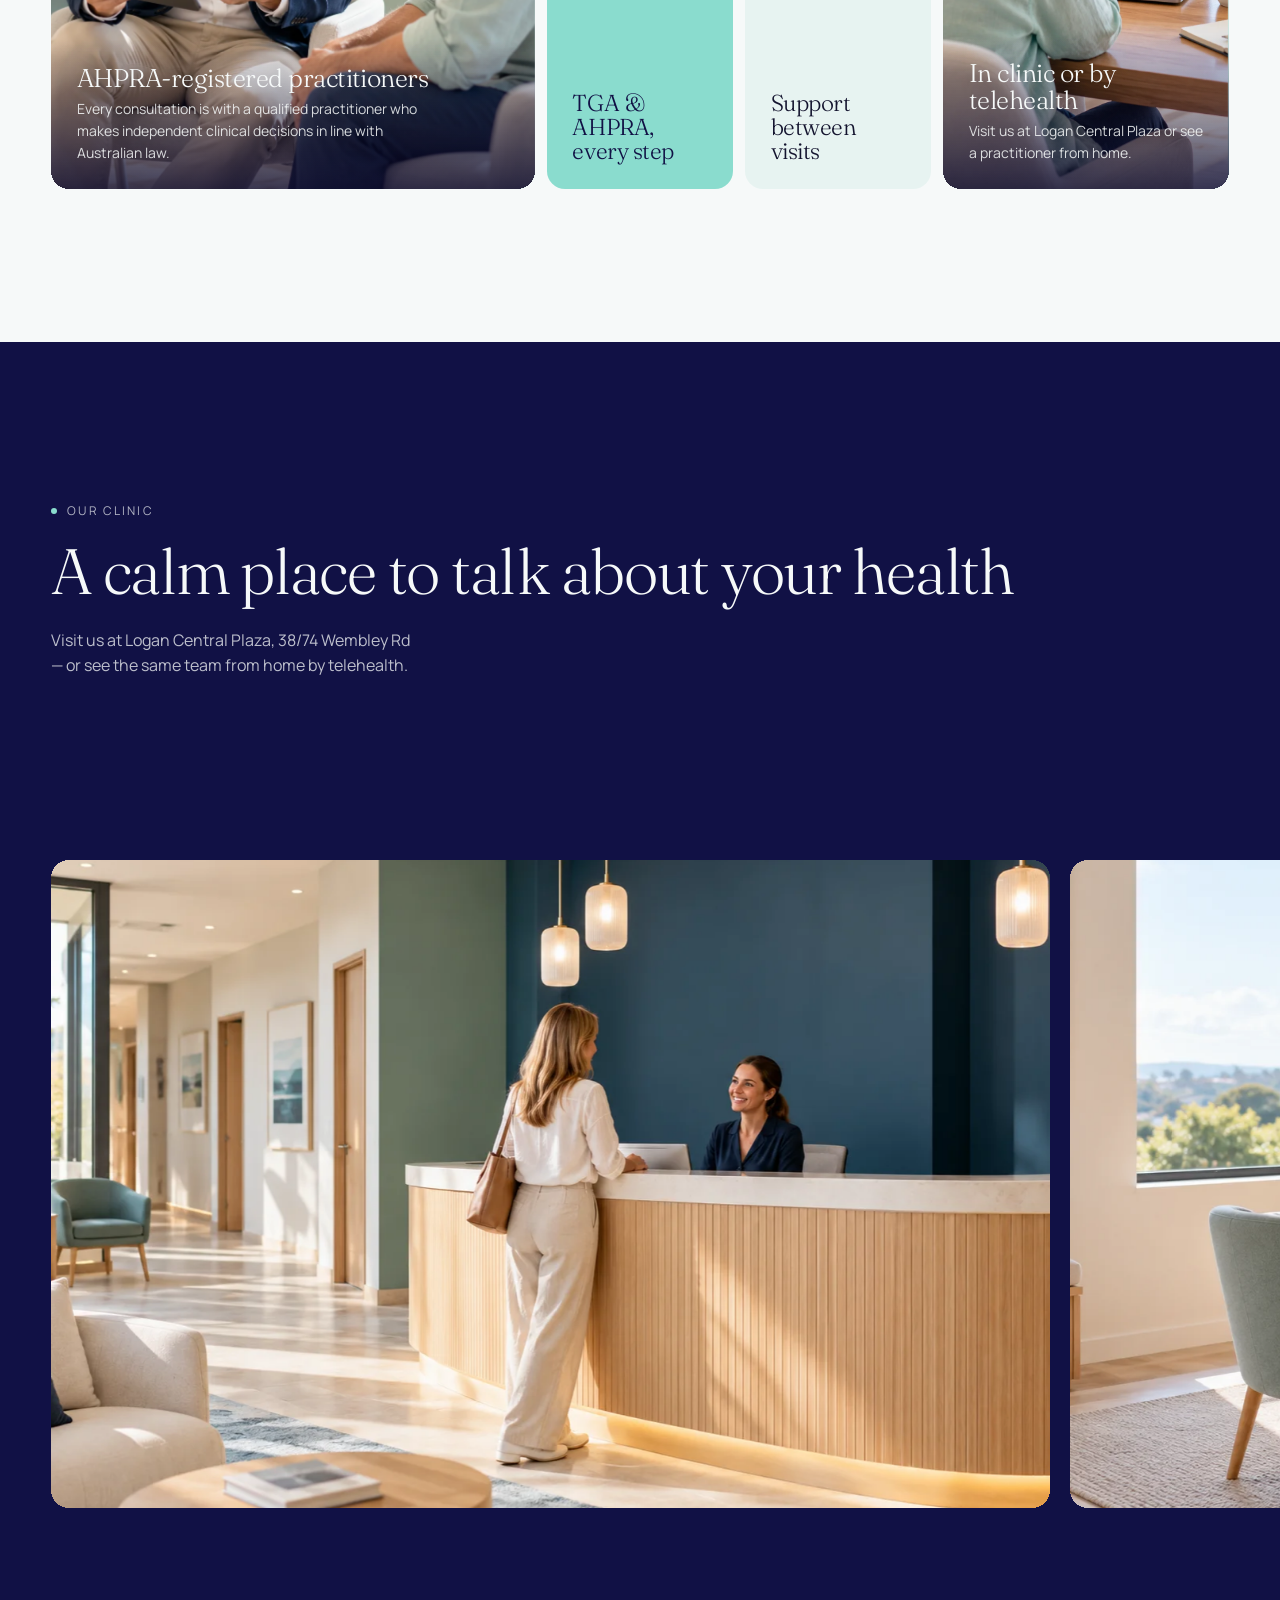
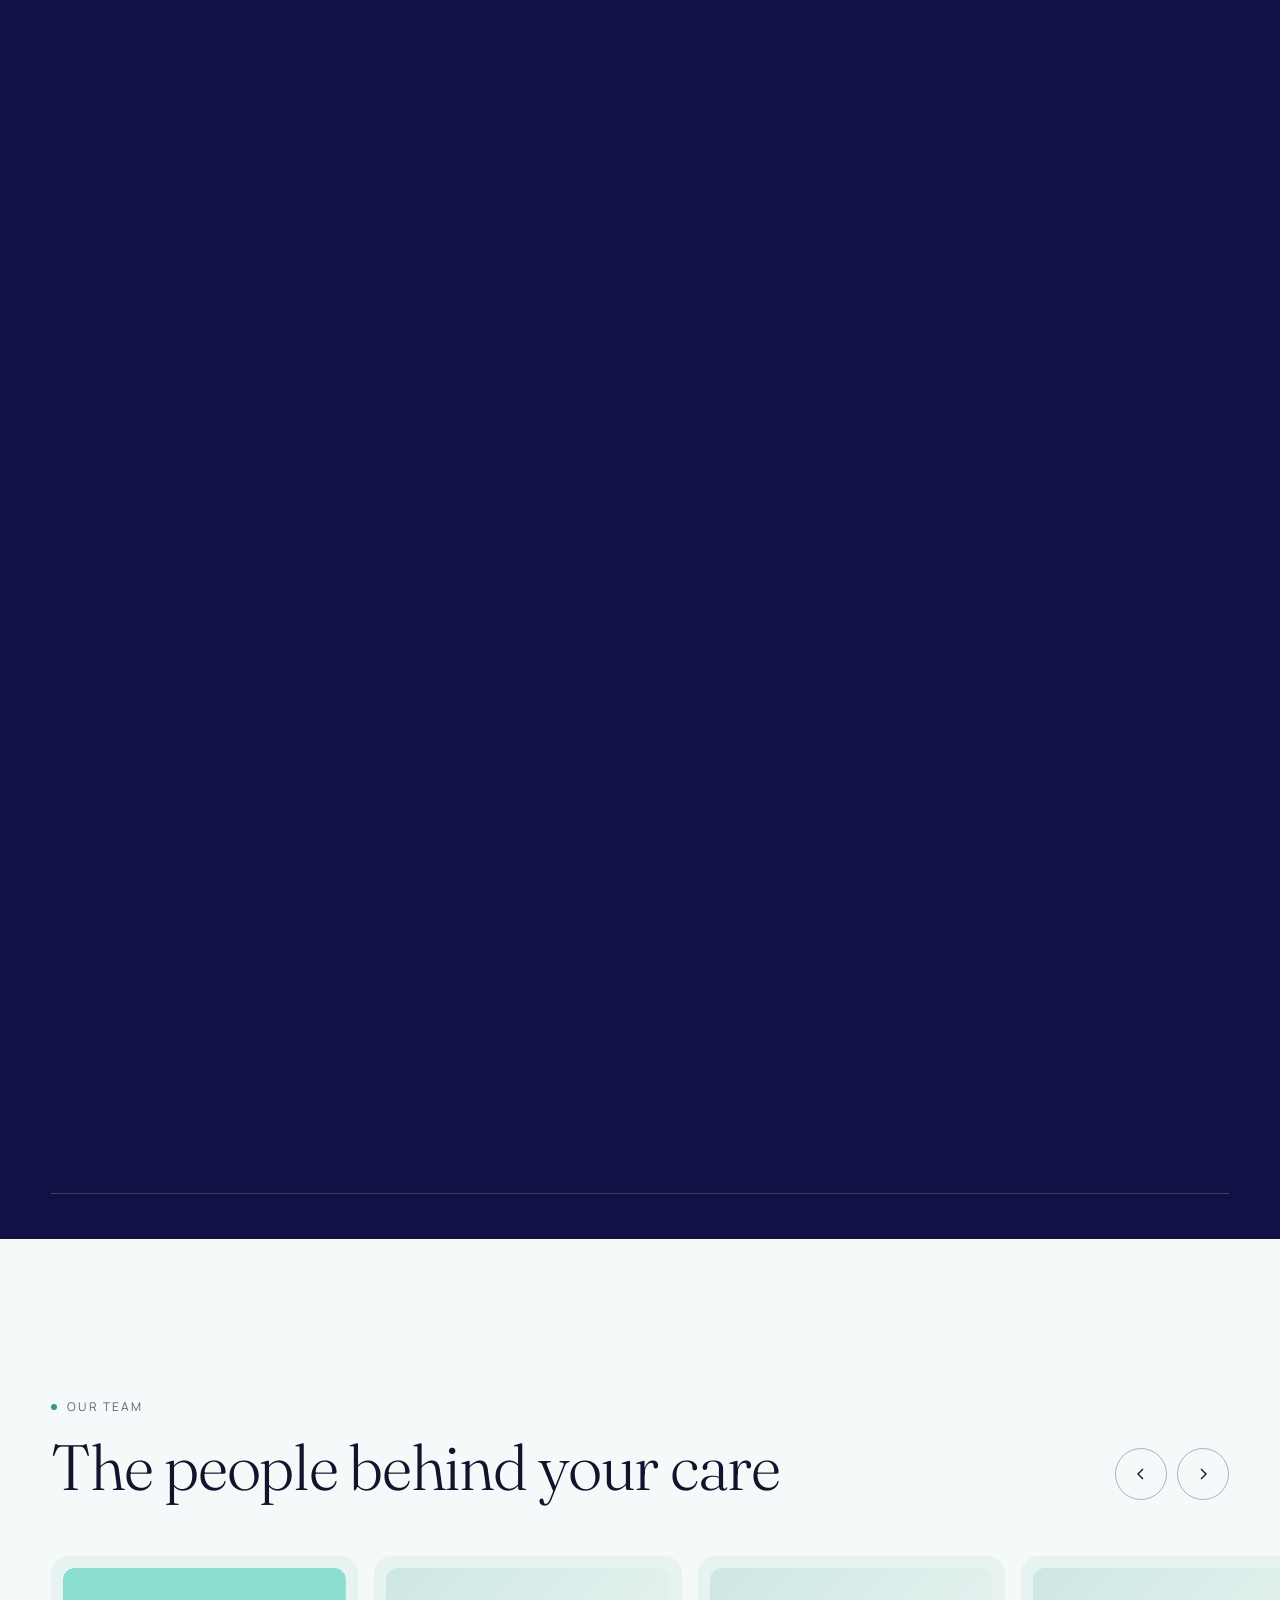
==== commit 637fb9ce: "Custom dropdowns site-wide; more fields in the hero form - Every form <select> becomes a styled, ani" ====
--- a/index.html
+++ b/index.html
@@ -49,9 +49,16 @@
       <p>Leave your details and our team will call you back within one business day.</p>
       <form data-form data-mailto="admin@aleafiate.com.au" action="" method="post" novalidate>
         <div class="field"><input id="h-name" name="name" type="text" placeholder=" " required autocomplete="name"><label for="h-name">Full name *</label><span class="field__bar"></span><span class="field__err">Please enter your name</span></div>
-        <div class="field"><input id="h-phone" name="phone" type="tel" placeholder=" " required autocomplete="tel"><label for="h-phone">Phone *</label><span class="field__bar"></span><span class="field__err">Please enter a valid phone number</span></div>
-        <div class="field"><input id="h-email" name="email" type="email" placeholder=" " required autocomplete="email"><label for="h-email">Email *</label><span class="field__bar"></span><span class="field__err">Please enter a valid email</span></div>
-        <div class="field field--static"><select id="h-enquiry" name="enquiry"><option>Book a free discovery call</option><option>Book an initial consultation</option><option>Book a follow-up</option><option>Question about fees</option><option>Something else</option></select><label for="h-enquiry">How can we help?</label><span class="field__bar"></span></div>
+        <div class="form-row">
+          <div class="field"><input id="h-phone" name="phone" type="tel" placeholder=" " required autocomplete="tel"><label for="h-phone">Phone *</label><span class="field__bar"></span><span class="field__err">Enter a valid phone</span></div>
+          <div class="field"><input id="h-email" name="email" type="email" placeholder=" " required autocomplete="email"><label for="h-email">Email *</label><span class="field__bar"></span><span class="field__err">Enter a valid email</span></div>
+        </div>
+        <div class="field field--static"><select id="h-enquiry" name="enquiry"><option>Book a free discovery call</option><option>Book an initial consultation</option><option>Book a follow-up</option><option>Question about fees</option><option>Script or pharmacy enquiry</option><option>Something else</option></select><label for="h-enquiry">How can we help?</label><span class="field__bar"></span></div>
+        <div class="form-row">
+          <div class="field field--static"><select id="h-appointment" name="appointment"><option>Not sure yet</option><option>Telehealth</option><option>In clinic — Logan Central</option></select><label for="h-appointment">Appointment type</label><span class="field__bar"></span></div>
+          <div class="field field--static"><select id="h-time" name="time"><option>Any time</option><option>Morning (9am – 12pm)</option><option>Afternoon (12pm – 5pm)</option></select><label for="h-time">Best time to call</label><span class="field__bar"></span></div>
+        </div>
+        <div class="field field--static"><select id="h-practitioner" name="practitioner"><option>No preference</option><option>Dr Frank Guerrera</option><option>Jeremy Chou (Nurse Practitioner)</option></select><label for="h-practitioner">Practitioner</label><span class="field__bar"></span></div>
         <label class="check"><input type="checkbox" name="consent" value="yes" required><span>I agree to be contacted and have read the <a href="privacy-policy.html">Privacy Policy</a>. *</span></label>
         <button type="submit" class="btn" data-roll><span class="btn__fill"></span><span class="btn__label">Request a call</span><svg class="btn__arrow" viewBox="0 0 16 16" fill="none" stroke="currentColor" stroke-width="1.4"><path d="M4 12L12 4M5 4h7v7"/></svg></button>
       </form>
--- a/css/style.css
+++ b/css/style.css
@@ -608,16 +608,39 @@
 /* home hero: enquiry card on the image; grows as the image expands (see main.js) */
 .hero__form{position:absolute;inset:0 clamp(16px,2.4vw,40px) 0 auto;margin:auto 0;height:fit-content;width:340px;z-index:4;padding:26px;border-radius:var(--radius);box-shadow:0 30px 70px -30px rgba(13,13,48,.5);transform-origin:right center}
 .hero__form h3{font-size:clamp(24px,2vw,30px);margin:8px 0 6px}
-.hero__form>p{font-size:13px;color:var(--muted);margin:0 0 6px}
-.hero__form .field{margin-bottom:22px}
-.hero__form .field input,.hero__form .field select{padding:22px 0 8px;font-size:15px}
-.hero__form .field label{top:22px;font-size:15px}
-.hero__form .check{font-size:12px;margin-bottom:18px;gap:10px}
+.hero__form>p{font-size:13px;color:var(--muted);margin:0 0 2px}
+.hero__form .field{margin-bottom:16px}
+.hero__form .field input,.hero__form .field select,.hero__form .dd__btn{padding:20px 0 7px;font-size:15px}
+.hero__form .form-row{gap:0 14px}
+.hero__form .dd__btn{font-size:14px}
+.hero__form .field label{top:20px;font-size:14px}
+.hero__form .check{font-size:12px;margin:4px 0 16px;gap:10px}
 .hero__form .btn{width:100%;justify-content:center}
 .hero__form .form-success{padding:36px 24px;justify-content:center}
 .hero__form .form-success>svg{width:64px;height:64px;margin-bottom:16px}
 .hero__form .form-success h3{font-size:30px}
 .hero__form .form-success p{font-size:14px;margin-bottom:20px}
+
+
+/* custom dropdowns — built from every .field <select> in main.js (the native select stays in sync for submitting) */
+.dd__native{position:absolute!important;width:1px!important;height:1px!important;opacity:0;pointer-events:none}
+.dd__btn{display:flex;align-items:center;justify-content:space-between;gap:12px;width:100%;padding:26px 0 10px;border:0;border-bottom:1px solid rgba(19,19,46,.22);background:none;font:inherit;font-size:16px;color:var(--ink);text-align:left;cursor:pointer}
+.dd__btn span{min-width:0;overflow:hidden;text-overflow:ellipsis;white-space:nowrap}
+.dd__btn svg{flex:none;width:12px;height:12px;transition:transform .5s var(--ease)}
+.dd.is-open .dd__btn svg{transform:rotate(180deg)}
+.dd__btn:focus-visible{outline:2px solid var(--clay);outline-offset:4px;border-radius:4px}
+.dd.is-open .field__bar{transform:scaleX(1)}
+.dd__list{position:absolute;left:-6px;right:-6px;top:calc(100% + 6px);z-index:30;margin:0;padding:6px;list-style:none;background:var(--white);border:1px solid rgba(19,19,46,.08);border-radius:14px;box-shadow:0 28px 56px -24px rgba(13,13,48,.4);max-height:264px;overflow:auto;overscroll-behavior:contain;opacity:0;visibility:hidden;transform:translateY(-8px) scale(.98);transform-origin:top center;transition:opacity .2s,transform .45s var(--ease),visibility 0s .45s}
+.dd--up .dd__list{top:auto;bottom:calc(100% + 6px);transform:translateY(8px) scale(.98);transform-origin:bottom center}
+.dd.is-open .dd__list{opacity:1;visibility:visible;transform:none;transition:opacity .2s,transform .45s var(--ease)}
+.dd__list li{display:flex;align-items:center;justify-content:space-between;gap:10px;padding:11px 14px;border-radius:10px;font-size:15px;line-height:1.3;color:var(--ink);cursor:pointer;outline:none;opacity:0;transform:translateY(-4px);transition:background .25s,color .25s,opacity .3s,transform .4s var(--ease)}
+.dd.is-open .dd__list li{opacity:1;transform:none;transition-delay:calc(var(--i) * 30ms)}
+.dd__list li:hover,.dd__list li:focus{background:var(--sand)}
+.dd__list li[aria-selected="true"]{color:var(--teal-deep);font-weight:600}
+.dd__list li svg{flex:none;width:14px;height:14px;opacity:0;transition:opacity .25s}
+.dd__list li[aria-selected="true"] svg{opacity:1}
+.form-card{overflow:visible}
+.form-success{border-radius:inherit}
 
 /* =========================================================
    RESPONSIVE
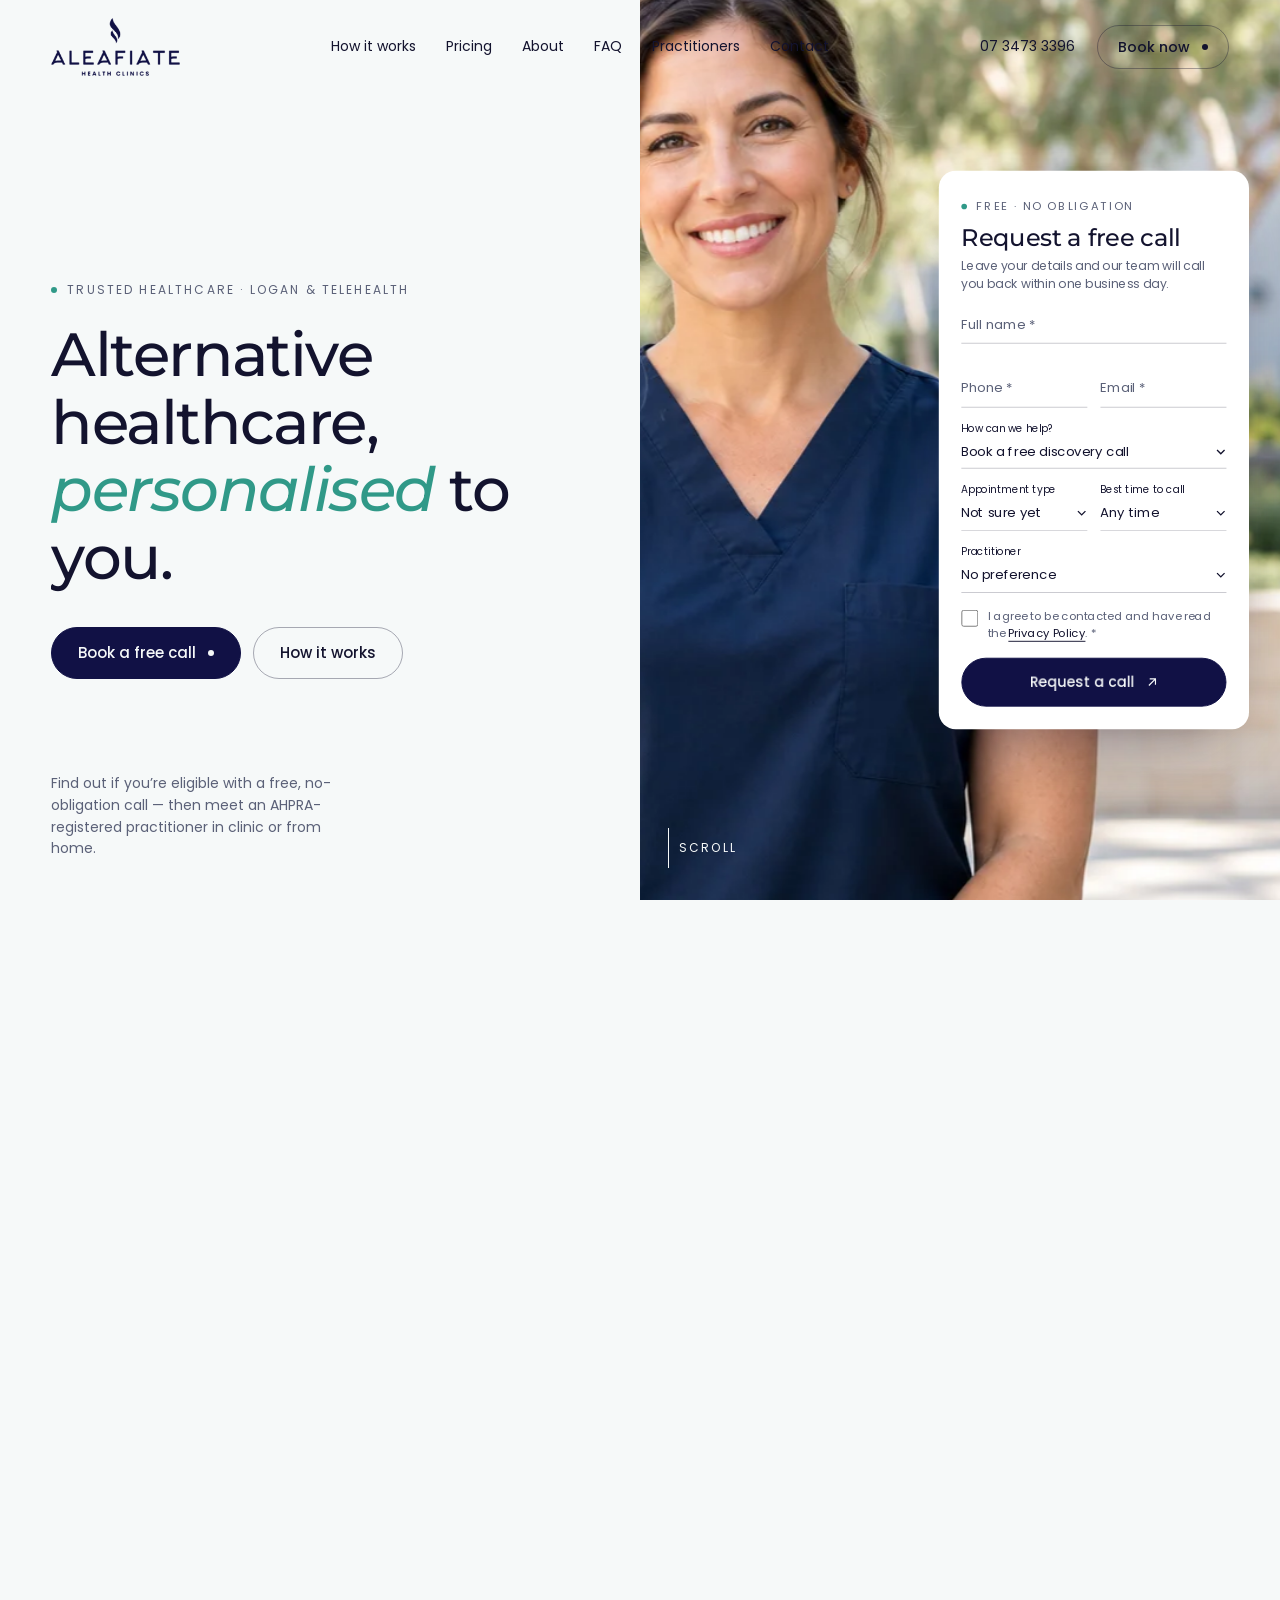
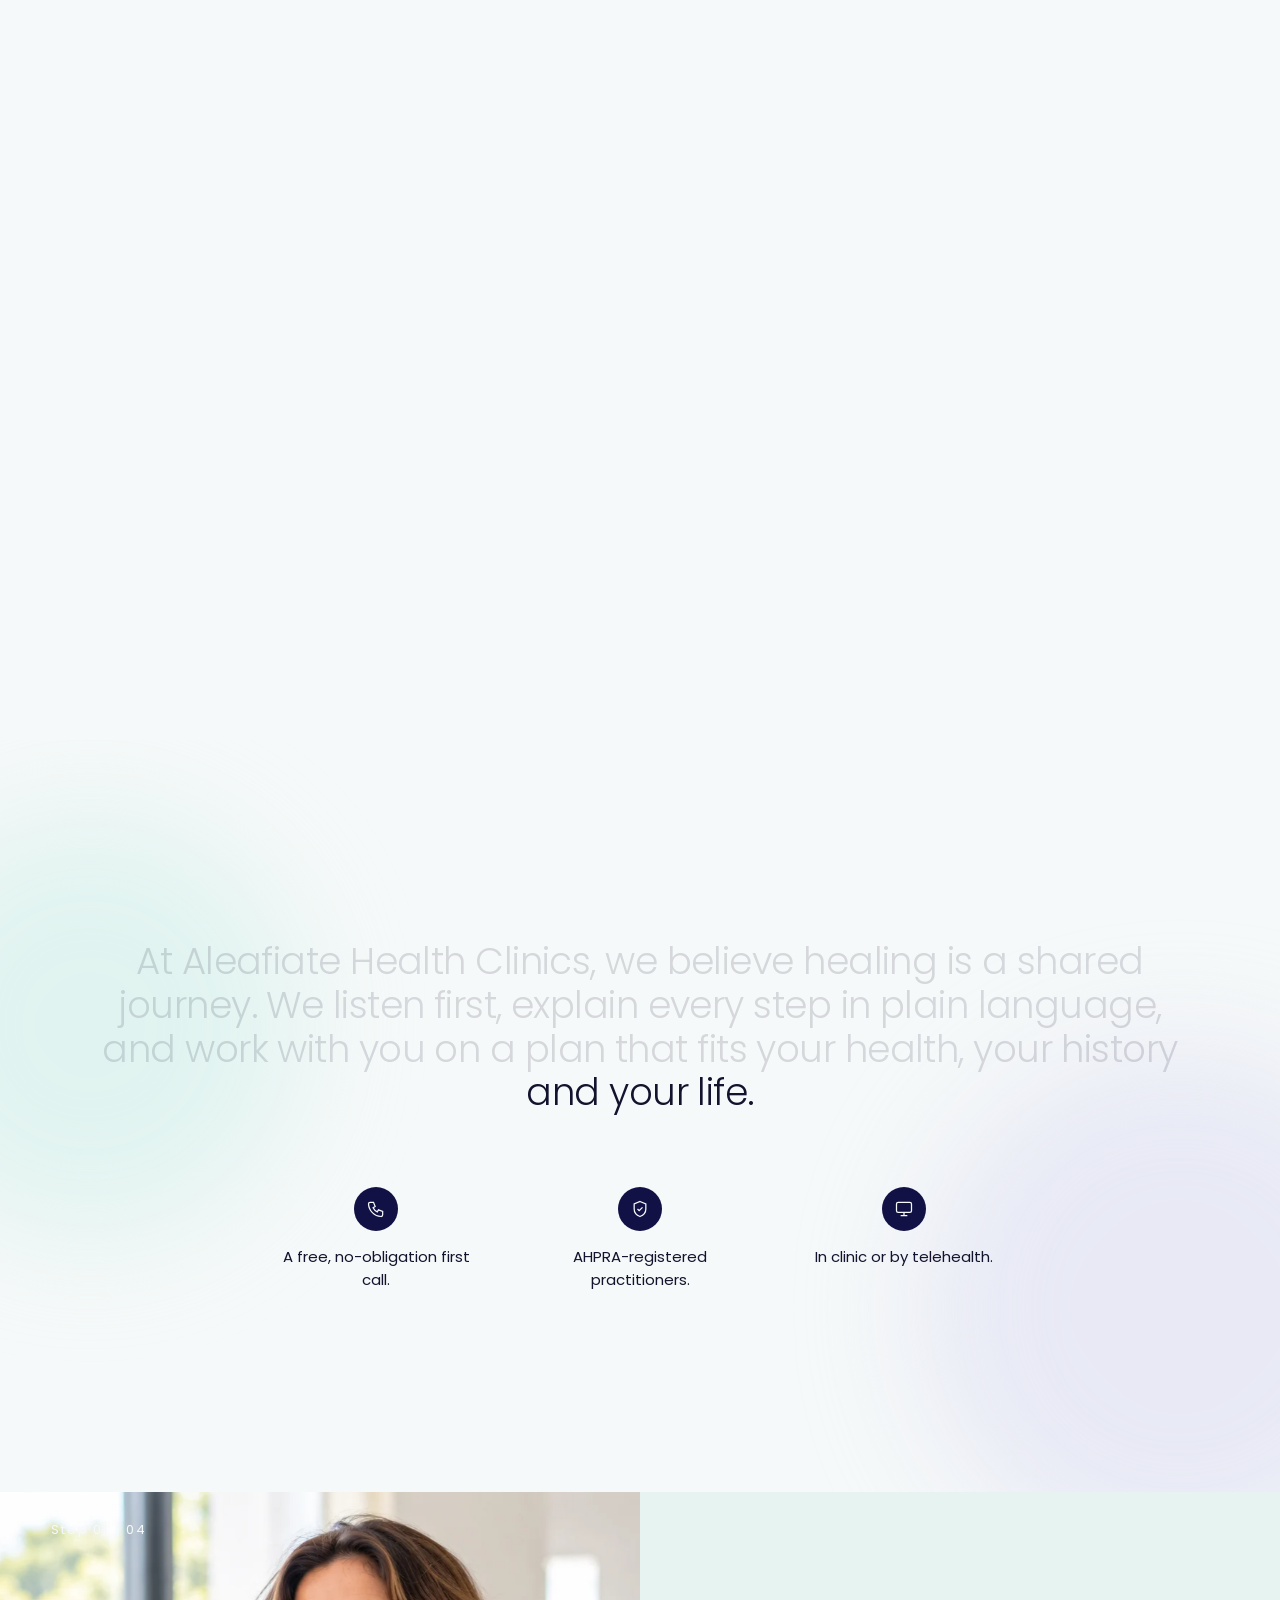
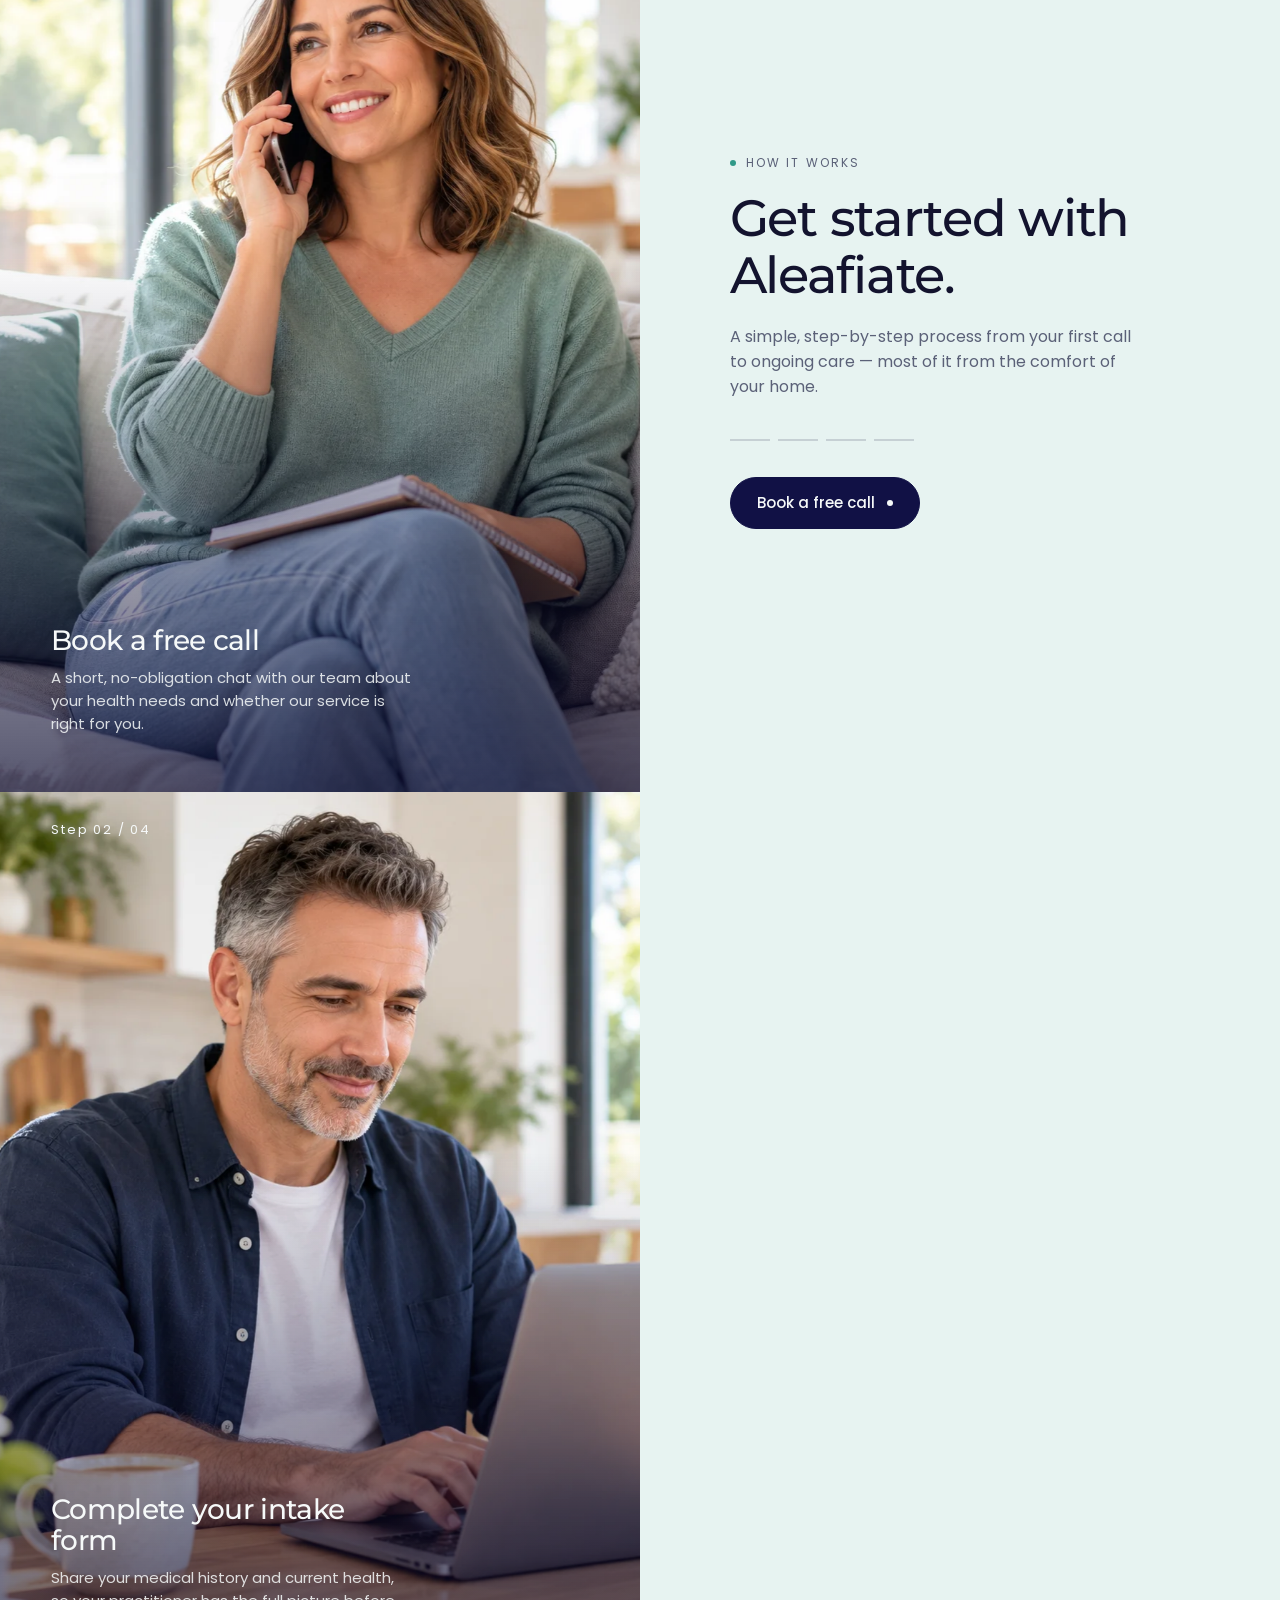
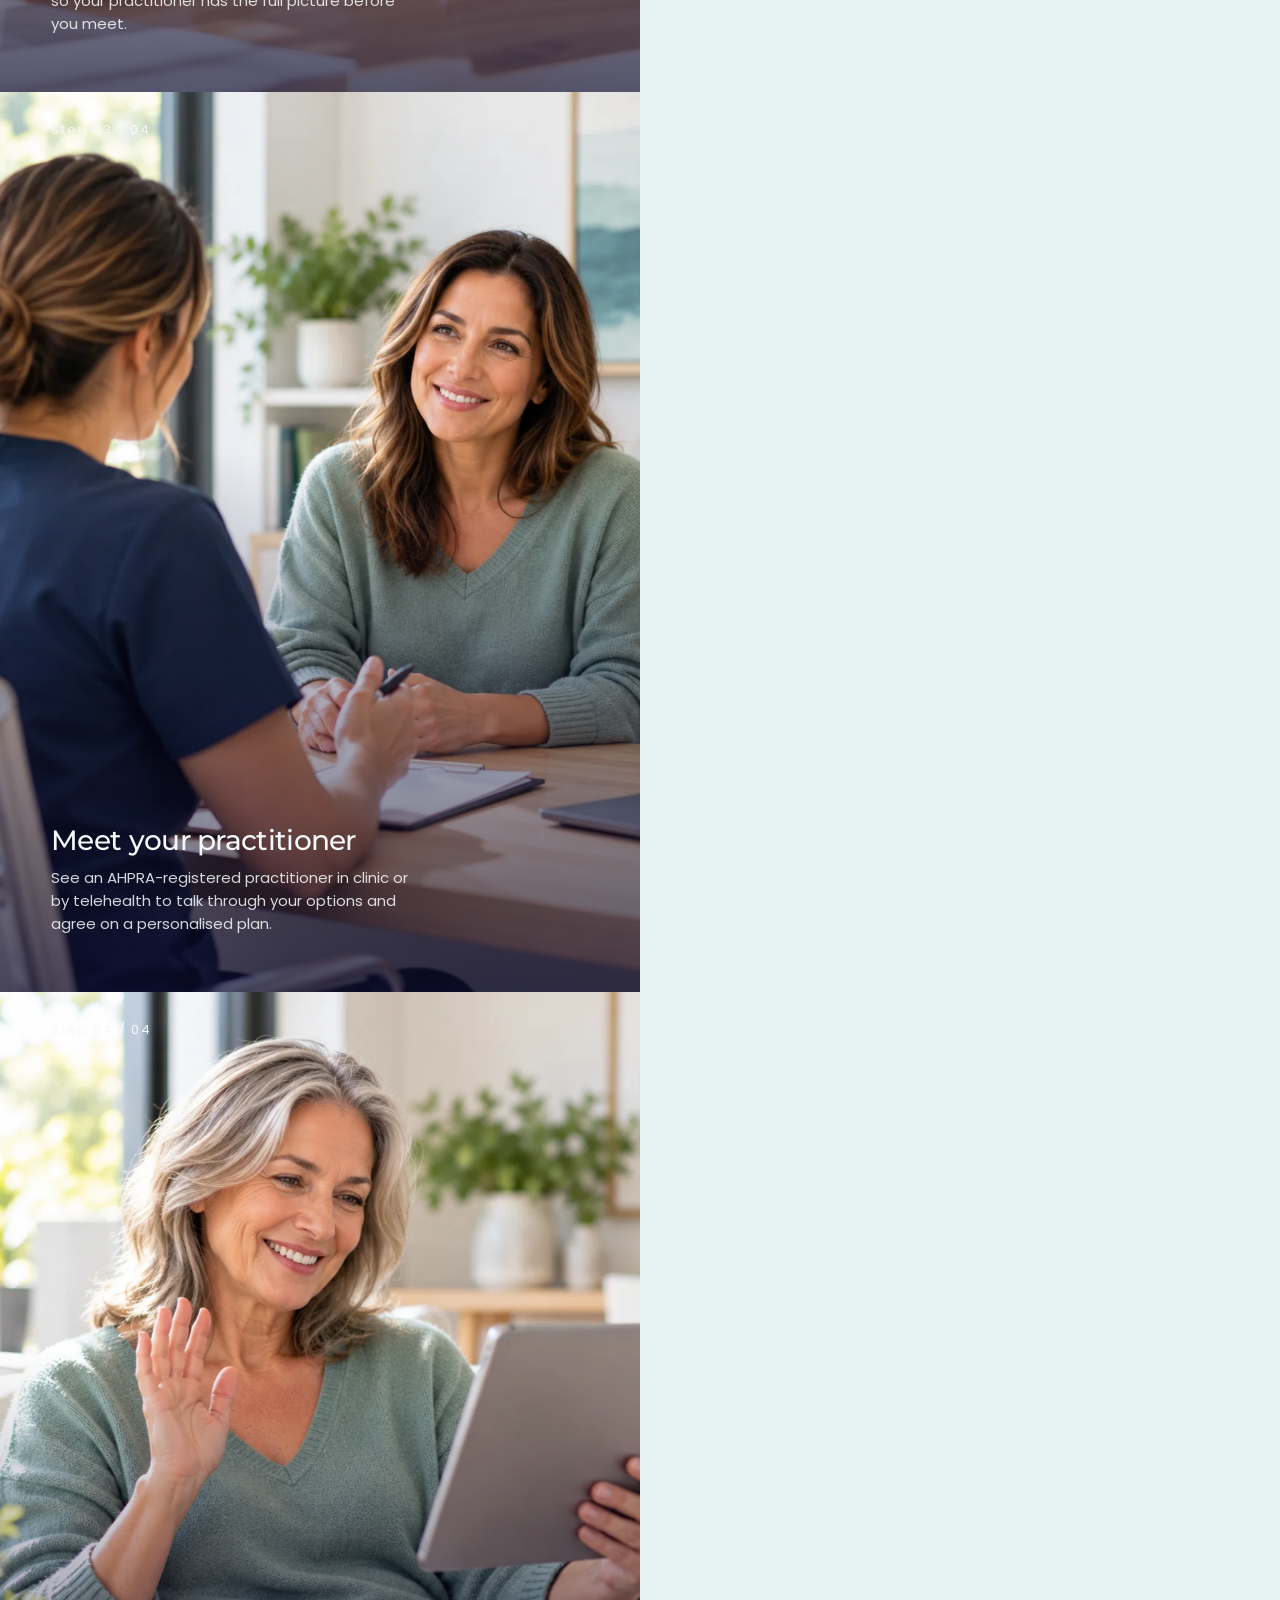
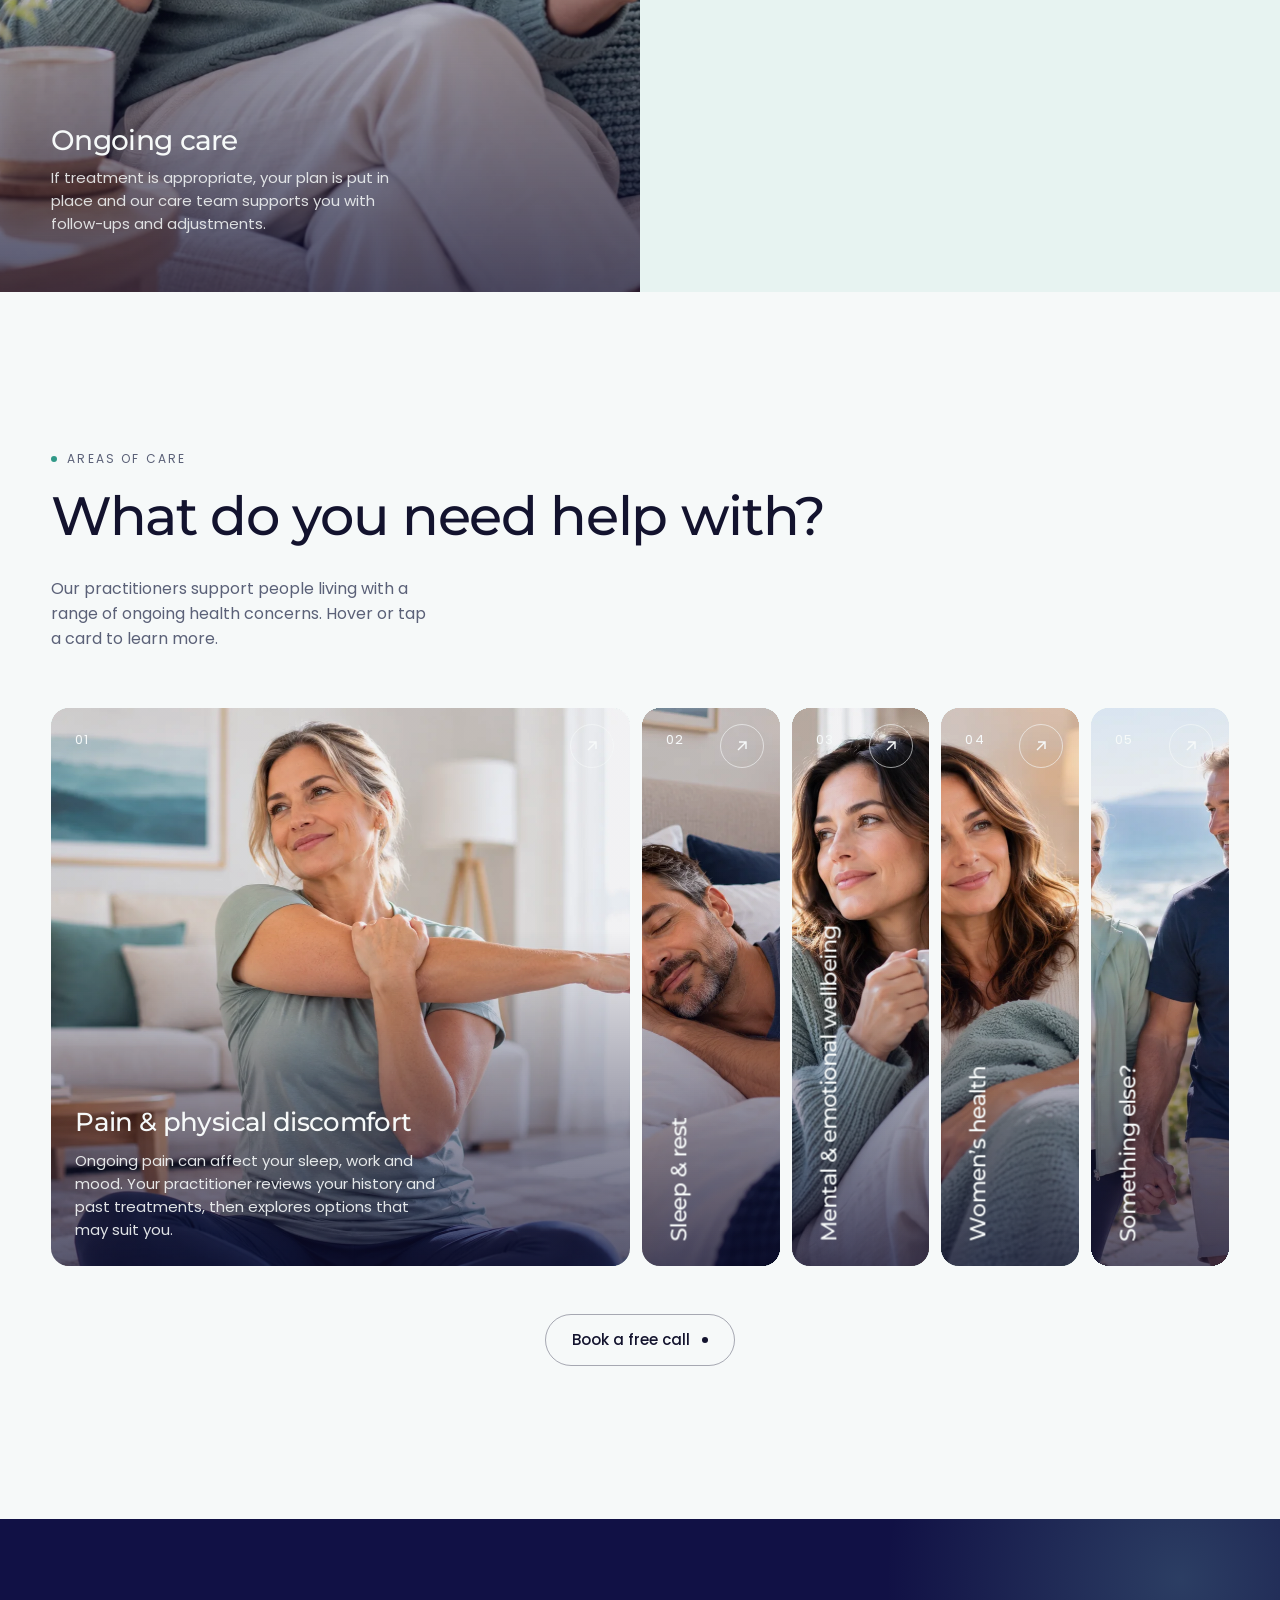
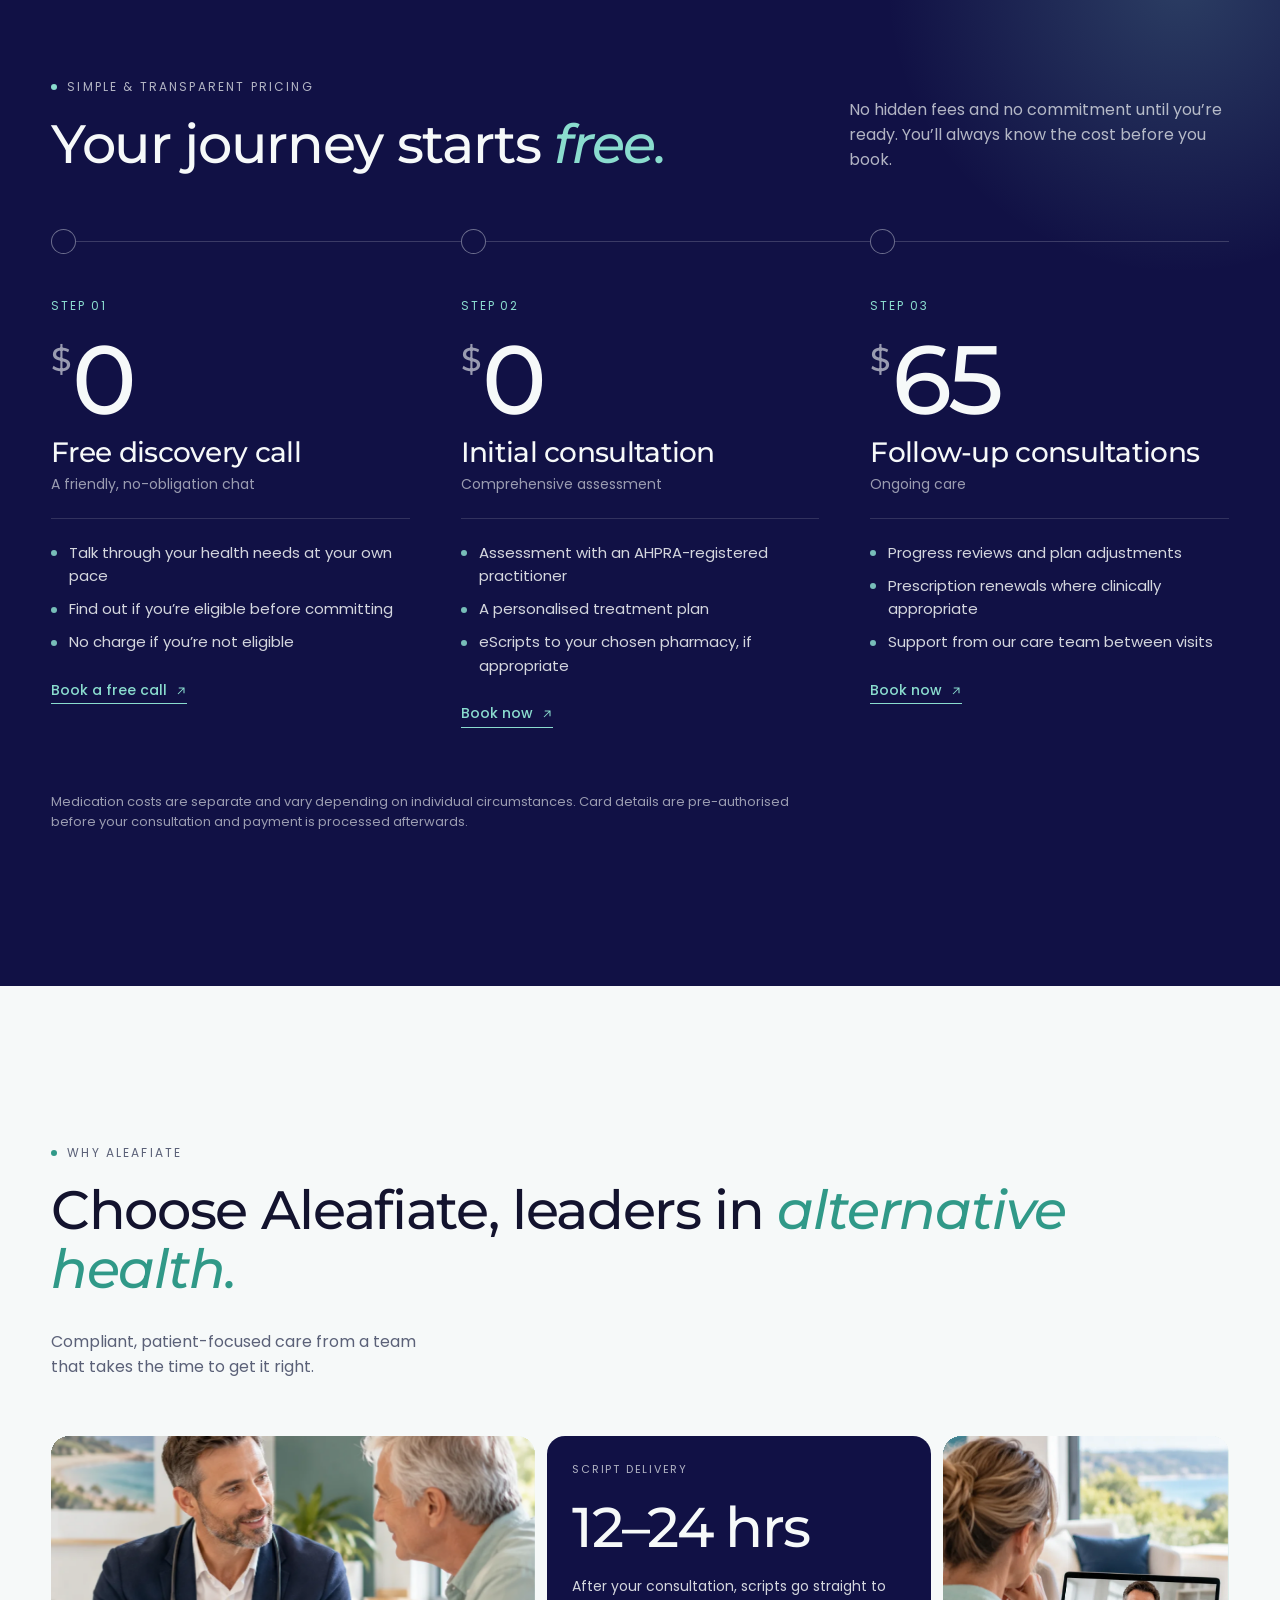
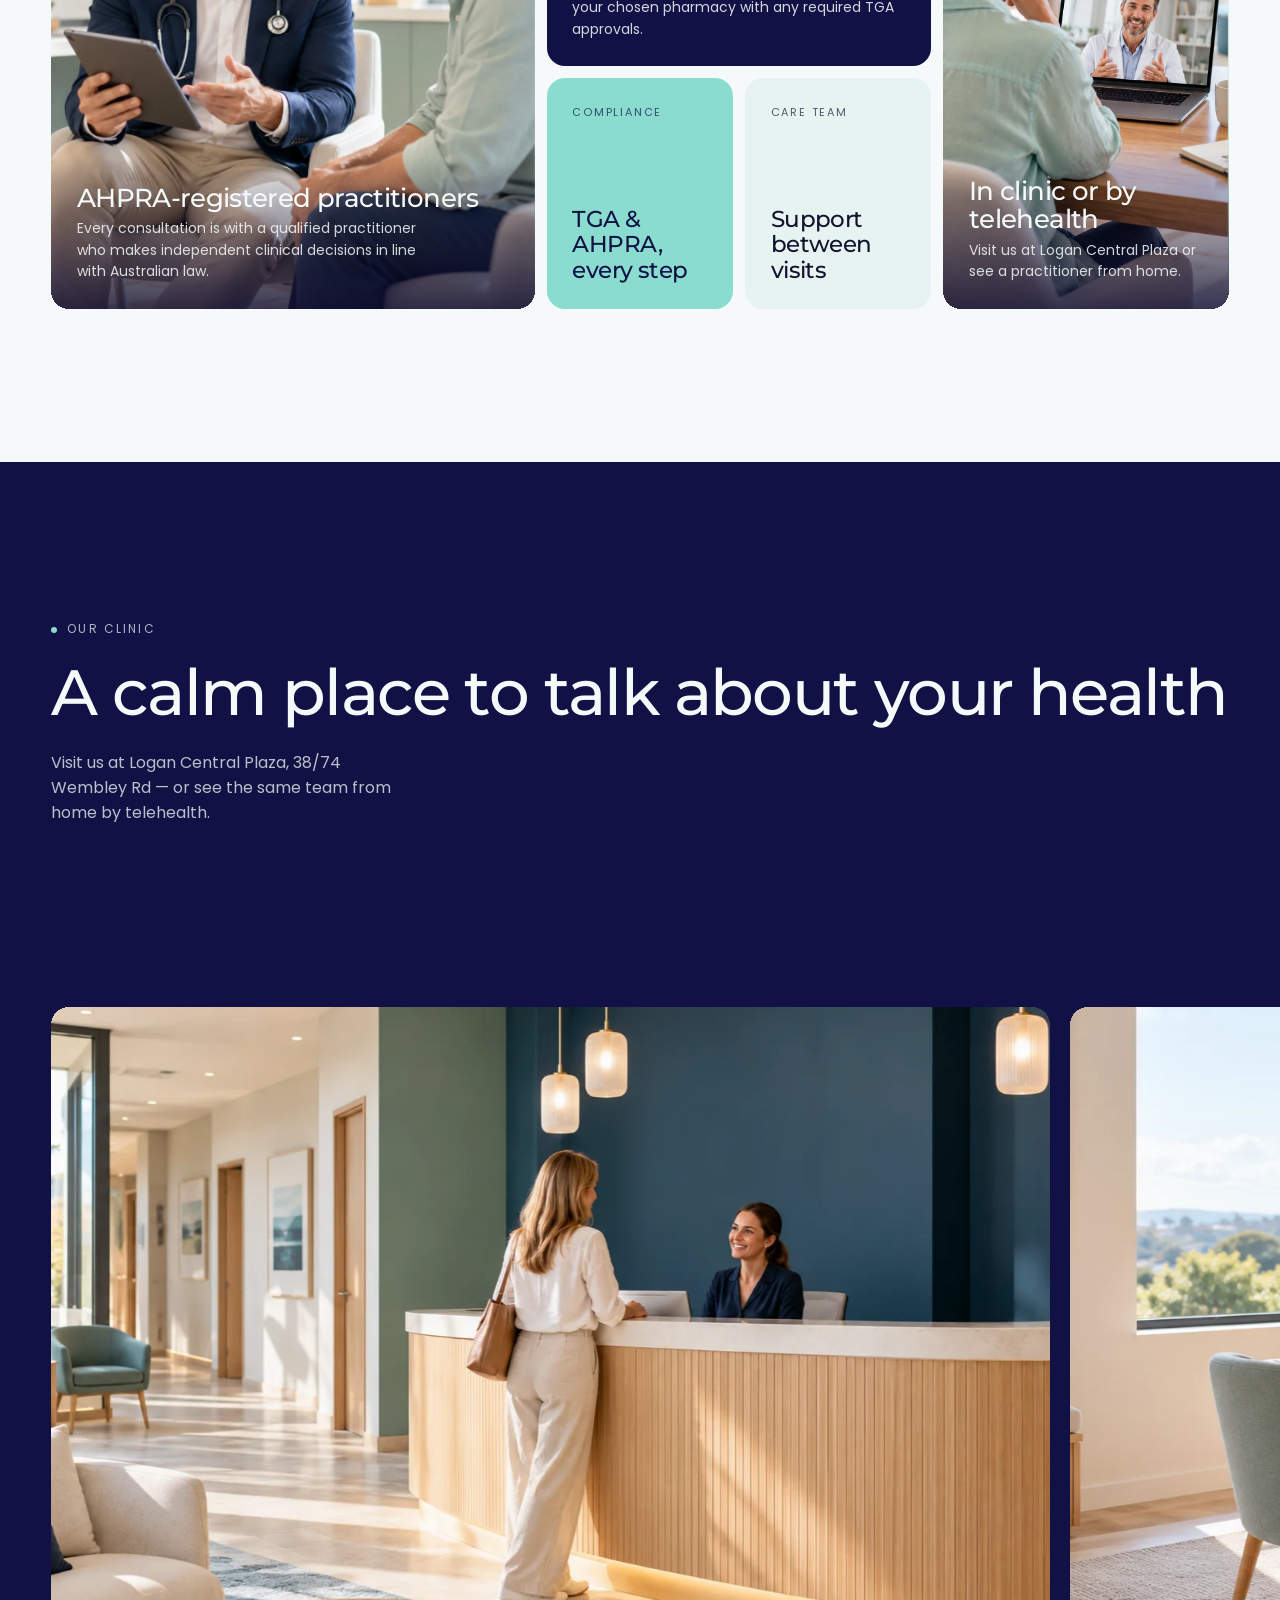
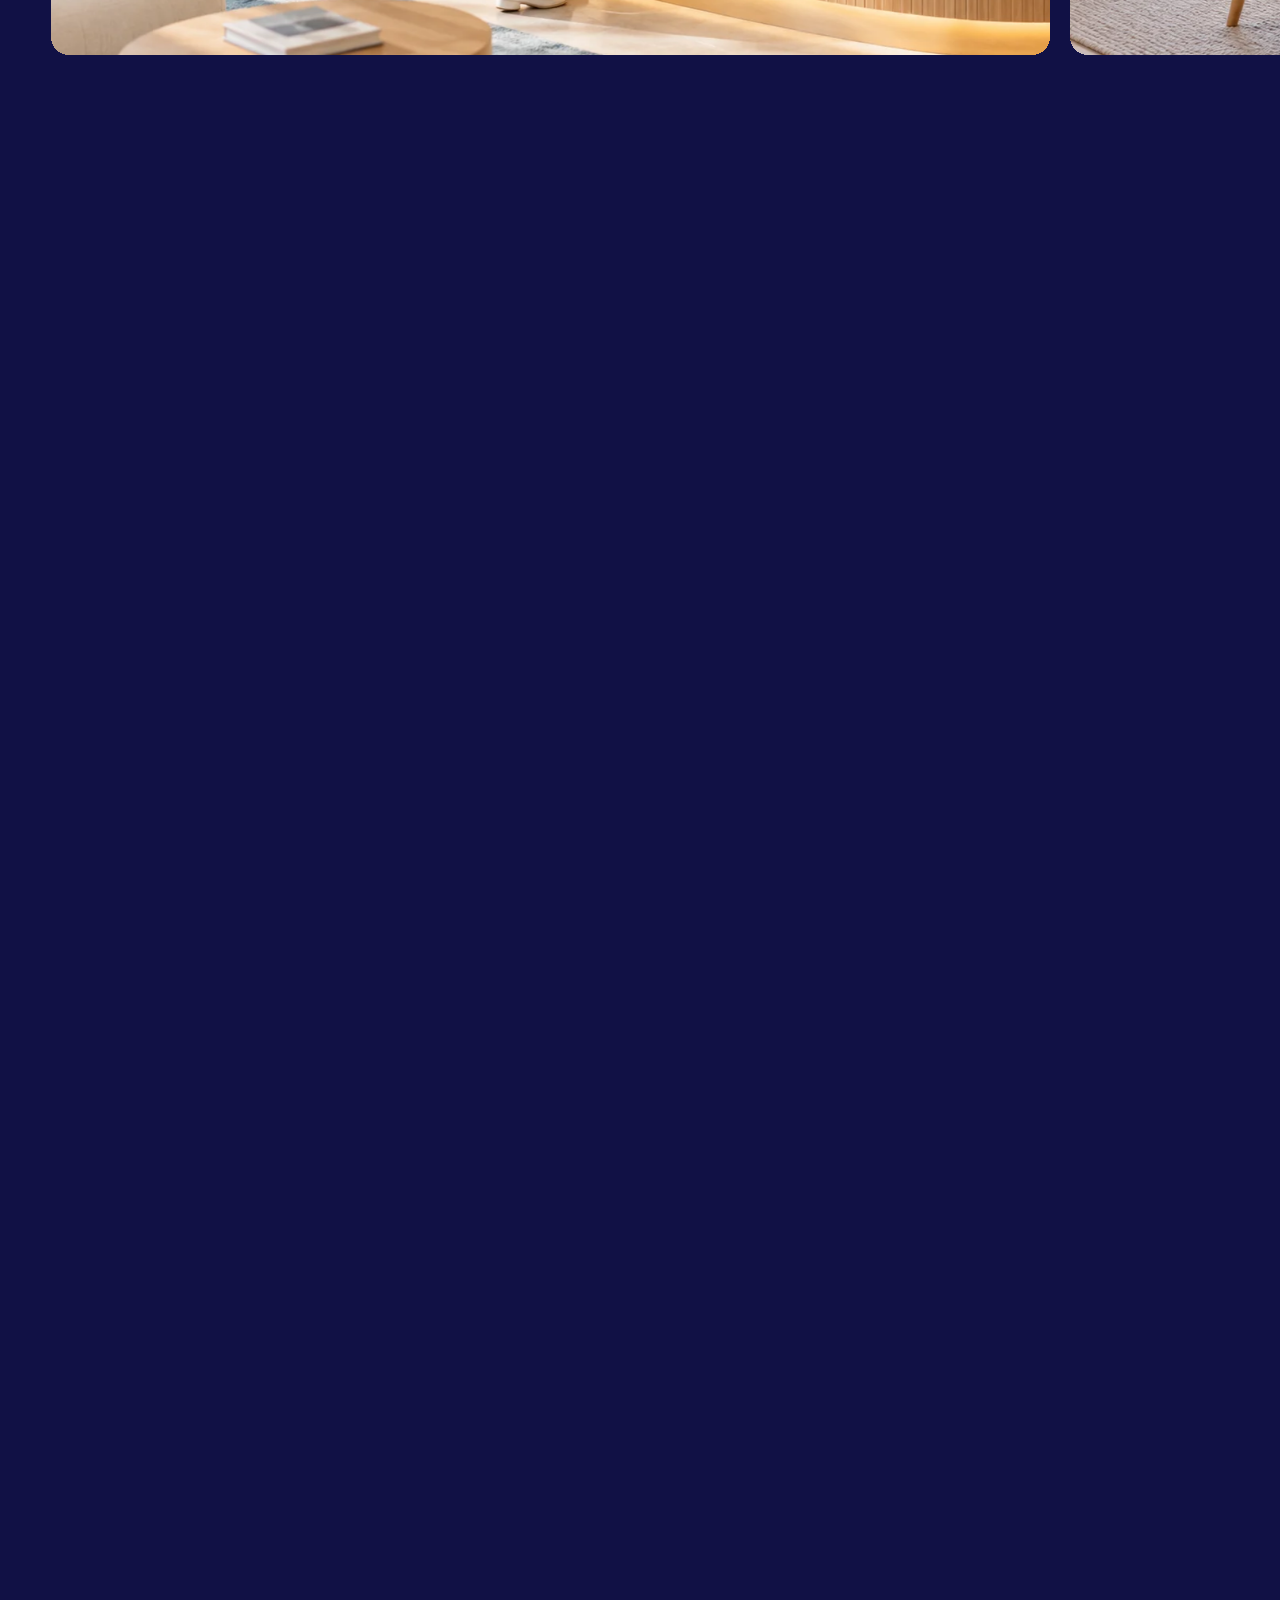
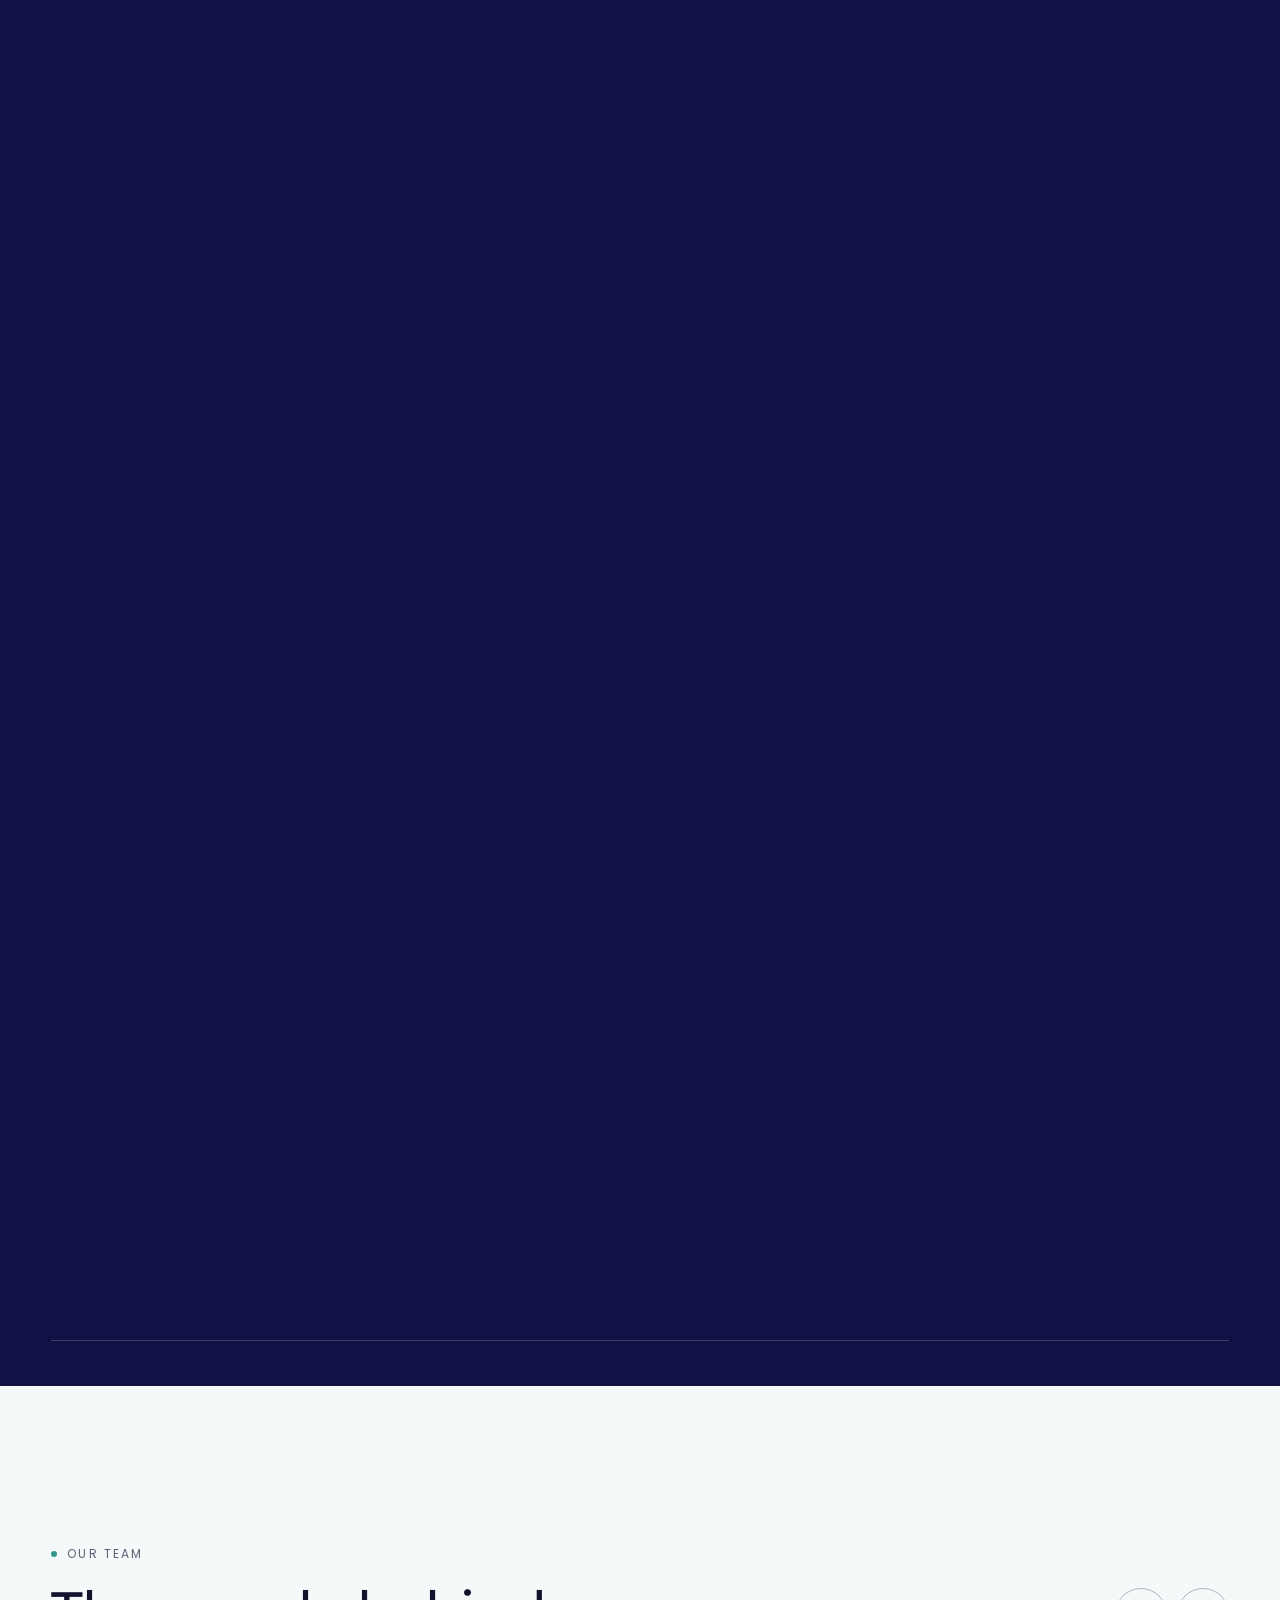
==== commit d611a42d: "Floating booking button and pop-up form; Montserrat + Poppins fonts Booking - css/booking.css + js/b" ====
--- a/index.html
+++ b/index.html
@@ -7,8 +7,9 @@
 <meta name="description" content="Aleafiate Health Clinics, Logan Central: consultations with AHPRA-registered practitioners in clinic or by telehealth. Start with a free, no-obligation call on 07 3473 3396.">
 <link rel="preconnect" href="https://fonts.googleapis.com">
 <link rel="preconnect" href="https://fonts.gstatic.com" crossorigin>
-<link href="https://fonts.googleapis.com/css2?family=Fraunces:opsz,wght@9..144,300;9..144,400&family=Manrope:wght@400;500;600&display=swap" rel="stylesheet">
+<link href="https://fonts.googleapis.com/css2?family=Montserrat:ital,wght@0,400;0,500;0,600;0,700;1,500&family=Poppins:wght@300;400;500;600&display=swap" rel="stylesheet">
 <link rel="stylesheet" href="css/style.css">
+<link rel="stylesheet" href="css/booking.css">
 </head>
 <body>
 
@@ -20,7 +21,7 @@
   </nav>
   <div class="nav__right">
     <a href="tel:+61734733396" class="nav__phone">07 3473 3396</a>
-    <a href="contact.html" class="btn btn--ghost" data-roll><span class="btn__fill"></span><span class="btn__label">Book now</span><span class="btn__dot"></span></a>
+    <a href="contact.html" class="btn btn--ghost" data-roll data-book><span class="btn__fill"></span><span class="btn__label">Book now</span><span class="btn__dot"></span></a>
     <button class="nav__burger" aria-label="Open menu"><span></span><span></span></button>
   </div>
 </header>
@@ -388,6 +389,7 @@
   </div>
 </footer>
 
+<script src="js/booking.js"></script>
 <script src="js/vendor/gsap.min.js"></script>
 <script src="js/vendor/ScrollTrigger.min.js"></script>
 <script src="js/vendor/SplitText.min.js"></script>
--- a/css/style.css
+++ b/css/style.css
@@ -17,8 +17,8 @@
   --ink:#13132E;
   --muted:#5B6178;
   --white:#fff;
-  --serif:"Fraunces", Georgia, serif;
-  --sans:"Manrope", system-ui, sans-serif;
+  --heading:"Montserrat", system-ui, sans-serif; /* headings */
+  --body:"Poppins", system-ui, sans-serif;     /* paragraphs & UI */
   --gutter:clamp(16px,4vw,64px);
   --radius:18px;
   --ease:cubic-bezier(.65,.05,.36,1);
@@ -31,19 +31,19 @@
 .lenis.lenis-smooth{scroll-behavior:auto!important}
 .lenis.lenis-stopped{overflow:hidden}
 ::selection{background:var(--mint);color:var(--navy)}
-body{background:var(--bone);color:var(--ink);font-family:var(--sans);font-size:16px;line-height:1.55;-webkit-font-smoothing:antialiased;overflow-x:hidden}
+body{background:var(--bone);color:var(--ink);font-family:var(--body);font-size:16px;line-height:1.55;-webkit-font-smoothing:antialiased;overflow-x:hidden}
 img{display:block;max-width:100%}
 main{overflow-x:clip} /* slide-in reveals must never cause sideways scrolling (clip keeps sticky elements working) */
 a{color:inherit;text-decoration:none}
 button{font:inherit;color:inherit}
-h1,h2,h3,h4{font-family:var(--serif);font-weight:300;margin:0;line-height:1.05;letter-spacing:-.02em}
+h1,h2,h3,h4{font-family:var(--heading);font-weight:500;margin:0;line-height:1.1;letter-spacing:-.025em}
 p{margin:0}
 .container{width:100%;max-width:1440px;margin:0 auto;padding:0 var(--gutter)}
 .eyebrow{font-size:12px;letter-spacing:.18em;text-transform:uppercase;color:var(--muted);display:inline-flex;align-items:center;gap:10px}
 .eyebrow::before{content:"";width:6px;height:6px;border-radius:50%;background:var(--teal)}
 .section{padding:clamp(90px,12vw,160px) 0}
 .section__head{display:flex;justify-content:space-between;align-items:flex-end;gap:32px;margin-bottom:56px;flex-wrap:wrap}
-.section__head h2{font-size:clamp(40px,5vw,80px);margin-top:16px}
+.section__head h2{font-size:clamp(34px,4.2vw,68px);margin-top:16px}
 .section__head p{max-width:380px;color:var(--muted)}
 .center{text-align:center}
 .sr-only{position:absolute;width:1px;height:1px;overflow:hidden;clip:rect(0 0 0 0);white-space:nowrap}
@@ -53,14 +53,17 @@
 .split-line{overflow:hidden;padding-bottom:.08em;margin-bottom:-.08em}
 .split-word{display:inline-block}
 .roll{display:inline-block;position:relative;overflow:hidden;vertical-align:top;line-height:1.2}
-.roll__row{display:block;white-space:nowrap}
-.roll__row--clone{position:absolute;left:0;top:0}
+.roll__row{display:block}
+.roll__w{display:inline-block;white-space:nowrap}
+.roll--multi .roll__row--clone{display:none}
+.btn .roll__row,.nav .roll__row{white-space:nowrap}
+.roll__row--clone{position:absolute;left:0;right:0;top:0}
 .roll__ch{display:inline-block;will-change:transform}
 
 /* ---------- image placeholders ----------
    Put your file in  <img src="images/xxx.jpg">  — the label hides itself. */
 .media{position:relative;overflow:hidden;background:linear-gradient(135deg,var(--stone),var(--sand) 55%,#B9DED7)}
-.media::after{content:attr(data-label);position:absolute;inset:0;display:grid;place-items:center;text-align:center;padding:14px 18px;font:500 11px/1.3 var(--sans);letter-spacing:.14em;text-transform:uppercase;color:rgba(19,19,46,.45);pointer-events:none}
+.media::after{content:attr(data-label);overflow-wrap:anywhere;position:absolute;inset:0;display:grid;place-items:center;text-align:center;padding:14px 18px;font:500 11px/1.3 var(--body);letter-spacing:.14em;text-transform:uppercase;color:rgba(19,19,46,.45);pointer-events:none}
 .media.has-img::after{display:none}
 .media img{width:100%;height:100%;object-fit:cover;will-change:transform}
 .media img[src=""]{opacity:0}
@@ -68,7 +71,7 @@
 .media--dark::after{color:rgba(246,249,249,.5)}
 
 /* ---------- buttons ---------- */
-.btn{--bg:var(--moss);--fg:var(--bone);--line:var(--moss);position:relative;display:inline-flex;align-items:center;gap:12px;height:52px;padding:0 26px;border-radius:999px;background:var(--bg);color:var(--fg);border:1px solid var(--line);font:500 15px/1 var(--sans);overflow:hidden;isolation:isolate;cursor:pointer;transition:color .5s var(--ease),border-color .5s var(--ease)}
+.btn{--bg:var(--moss);--fg:var(--bone);--line:var(--moss);position:relative;display:inline-flex;align-items:center;gap:12px;height:52px;padding:0 26px;border-radius:999px;background:var(--bg);color:var(--fg);border:1px solid var(--line);font:500 15px/1 var(--body);overflow:hidden;isolation:isolate;cursor:pointer;transition:color .5s var(--ease),border-color .5s var(--ease)}
 .btn--ghost{--bg:transparent;--fg:var(--ink);--line:rgba(19,19,46,.35)}
 .btn__fill{position:absolute;left:var(--x,50%);top:var(--y,50%);width:0;height:0;border-radius:50%;background:var(--clay);transform:translate(-50%,-50%);z-index:-1;transition:width .6s var(--ease),height .6s var(--ease)}
 .btn:hover .btn__fill{width:260%;height:600%}
@@ -95,7 +98,7 @@
 .nav{position:fixed;inset:0 0 auto 0;z-index:50;padding:18px var(--gutter);display:flex;align-items:center;justify-content:space-between;gap:24px;transition:transform .7s var(--ease),background .4s}
 .nav.is-hidden{transform:translateY(-110%)}
 .nav.is-solid{background:rgba(246,249,249,.85);backdrop-filter:blur(12px);-webkit-backdrop-filter:blur(12px)}
-.logo{display:flex;align-items:center;gap:10px;font-family:var(--serif);font-size:22px}
+.logo{display:flex;align-items:center;gap:10px;font-family:var(--heading);font-size:22px}
 .logo__mark{width:28px;height:28px}
 .nav__links{display:flex;gap:30px;font-size:14px}
 .nav__links a{position:relative}
@@ -113,7 +116,7 @@
 .menu-open .nav{color:var(--bone);background:transparent;backdrop-filter:none}
 .menu-open .nav__burger{border-color:rgba(246,249,249,.4)}
 .menu-open .nav__burger span{background:var(--bone)}
-.mobile-menu a{font-family:var(--serif);font-size:44px;line-height:1.3;display:block;transform:translateY(40px);opacity:0;transition:transform .8s var(--ease),opacity .8s}
+.mobile-menu a{font-family:var(--heading);font-size:44px;line-height:1.3;display:block;transform:translateY(40px);opacity:0;transition:transform .8s var(--ease),opacity .8s}
 .menu-open .mobile-menu a{transform:none;opacity:1}
 .menu-open .mobile-menu a:nth-child(2){transition-delay:.06s}.menu-open .mobile-menu a:nth-child(3){transition-delay:.12s}.menu-open .mobile-menu a:nth-child(4){transition-delay:.18s}.menu-open .mobile-menu a:nth-child(5){transition-delay:.24s}.menu-open .mobile-menu a:nth-child(6){transition-delay:.3s}.menu-open .mobile-menu a:nth-child(7){transition-delay:.36s}
 
@@ -123,7 +126,7 @@
 /* hero: split → full-bleed on scroll */
 .hero{position:relative;height:100vh;min-height:640px;overflow:hidden}
 .hero__content{position:absolute;inset:0 50% 0 0;display:flex;flex-direction:column;justify-content:center;padding:120px var(--gutter) 60px;z-index:2}
-.hero__title{font-size:clamp(44px,5.6vw,92px);margin-top:22px}
+.hero__title{font-size:clamp(38px,4.8vw,80px);margin-top:22px}
 .hero__title em{font-style:italic;color:var(--moss-2)}
 .hero__actions{display:flex;flex-wrap:wrap;gap:12px;margin-top:36px}
 .hero__foot{position:absolute;left:var(--gutter);bottom:40px;max-width:300px;font-size:14px;color:var(--muted)}
@@ -141,7 +144,7 @@
 .intro__orb{position:absolute;border-radius:50%;filter:blur(60px);opacity:.55;pointer-events:none}
 .intro__orb--a{width:420px;height:420px;background:#CFEFE9;left:-120px;top:10%}
 .intro__orb--b{width:520px;height:520px;background:#DCDDF2;right:-160px;bottom:-10%}
-.intro__text{position:relative;max-width:1100px;margin:0 auto;text-align:center;font-family:var(--serif);font-weight:300;font-size:clamp(28px,3.4vw,52px);line-height:1.18;letter-spacing:-.015em}
+.intro__text{position:relative;max-width:1100px;margin:0 auto;text-align:center;font-family:var(--body);font-weight:300;font-size:clamp(24px,2.9vw,44px);line-height:1.18;letter-spacing:-.015em}
 .intro__features{position:relative;display:grid;grid-template-columns:repeat(3,minmax(0,200px));justify-content:center;gap:clamp(20px,5vw,72px);margin-top:72px;text-align:center;font-size:15px}
 .intro__icon{width:44px;height:44px;margin:0 auto 14px;border-radius:50%;display:grid;place-items:center;background:var(--moss);color:var(--bone)}
 .intro__icon svg{width:20px;height:20px}
@@ -174,7 +177,7 @@
 .t-card__num{position:absolute;top:22px;left:24px;z-index:2;font-size:13px;letter-spacing:.1em}
 .t-card .arrow-swap{position:absolute;top:16px;right:16px;z-index:2}
 .t-card__body{position:absolute;left:24px;right:24px;bottom:24px;z-index:2}
-.t-card__title{font-family:var(--serif);font-size:26px;white-space:nowrap}
+.t-card__title{font-family:var(--heading);font-size:26px;white-space:nowrap}
 .t-card:not(.is-active) .t-card__title{writing-mode:vertical-rl;transform:rotate(180deg);font-size:22px}
 .t-card:not(.is-active) .t-card__desc{position:absolute;left:0;right:0;top:100%} /* keep collapsed titles at the bottom */
 .t-card:not(.is-active) .roll__row--clone{visibility:hidden} /* letter-roll copy breaks in vertical text */
@@ -239,7 +242,7 @@
 .voices__mask{overflow:hidden}
 .voices__track{display:flex;gap:16px;transition:transform .9s var(--ease)}
 .quote{flex:0 0 calc(50% - 8px);background:var(--bone);border-radius:var(--radius);padding:30px;display:flex;flex-direction:column;justify-content:space-between;min-height:280px;transition:opacity .6s}
-.quote__mark{font-family:var(--serif);font-size:48px;line-height:.6;color:var(--clay)}
+.quote__mark{font-family:var(--heading);font-size:48px;line-height:.6;color:var(--clay)}
 .quote p{font-size:16px;margin-top:16px}
 .quote__who{display:flex;align-items:center;gap:12px;margin-top:28px}
 .quote__who .media{width:44px;height:44px;border-radius:50%;flex:none}
@@ -250,7 +253,7 @@
 .voices__side .media{position:absolute;inset:0}
 .voices__side::before{content:"";position:absolute;inset:30% 0 0 0;z-index:1;background:linear-gradient(to top,rgba(13,13,48,.75),transparent)}
 .rating{position:absolute;left:0;right:0;bottom:32px;z-index:2;text-align:center}
-.rating__num{font-family:var(--serif);font-size:72px;line-height:1}
+.rating__num{font-family:var(--heading);font-size:72px;line-height:1}
 .rating__stars{letter-spacing:4px;margin:6px 0}
 .rating p{font-size:14px;opacity:.85}
 .voices__dots{display:flex;gap:6px;margin-top:24px}
@@ -273,7 +276,7 @@
 /* footer */
 .footer{background:var(--moss);color:var(--bone);padding:96px 0 32px;overflow:hidden}
 .footer__top{display:grid;grid-template-columns:1.4fr 1fr 1fr 1fr;gap:40px}
-.footer h4{font-family:var(--sans);font-size:12px;letter-spacing:.18em;text-transform:uppercase;font-weight:500;opacity:.6;margin-bottom:18px}
+.footer h4{font-family:var(--body);font-size:12px;letter-spacing:.18em;text-transform:uppercase;font-weight:500;opacity:.6;margin-bottom:18px}
 .footer ul{padding:0;margin:0}
 .footer li{list-style:none;margin-bottom:10px}
 .footer a{opacity:.85;transition:opacity .3s}.footer a:hover{opacity:1}
@@ -281,7 +284,7 @@
 .footer__news input{flex:1;background:transparent;border:0;color:var(--bone);font:inherit;padding:12px 0;outline:none}
 .footer__news input::placeholder{color:rgba(246,249,249,.5)}
 .footer__news button{background:none;border:0;color:var(--bone);cursor:pointer}
-.footer__word{font-family:var(--serif);font-weight:300;font-size:clamp(90px,22vw,340px);line-height:.85;letter-spacing:-.04em;margin-top:80px;white-space:nowrap}
+.footer__word{font-family:var(--heading);font-weight:600;font-size:clamp(60px,17vw,260px);line-height:.85;letter-spacing:-.04em;margin-top:80px;white-space:nowrap}
 .footer__bottom{display:flex;justify-content:space-between;gap:16px;flex-wrap:wrap;margin-top:28px;font-size:13px;opacity:.6}
 
 /* =========================================================
@@ -289,13 +292,13 @@
    ========================================================= */
 .a-hero{padding:clamp(150px,18vw,220px) 0 clamp(60px,8vw,100px)}
 .a-hero__top{display:grid;grid-template-columns:1.4fr 1fr;gap:clamp(24px,5vw,80px);align-items:end}
-.a-hero h1{font-size:clamp(48px,7vw,120px)}
+.a-hero h1{font-size:clamp(40px,5.8vw,100px)}
 .a-hero__sub{color:var(--muted);max-width:420px}
 .a-hero__media{position:relative;margin-top:clamp(48px,6vw,80px);height:clamp(380px,70vh,720px);border-radius:var(--radius);overflow:hidden}
 .a-hero__media .media{position:absolute;inset:-10% 0}
 .a-stats{position:absolute;left:clamp(16px,3vw,32px);right:clamp(16px,3vw,32px);bottom:clamp(16px,3vw,32px);z-index:2;display:grid;grid-template-columns:repeat(3,1fr);gap:12px}
 .a-stat{background:rgba(246,249,249,.9);backdrop-filter:blur(8px);-webkit-backdrop-filter:blur(8px);border-radius:14px;padding:22px 24px}
-.a-stat b{display:block;font-family:var(--serif);font-weight:300;font-size:clamp(36px,4vw,60px);line-height:1}
+.a-stat b{display:block;font-family:var(--heading);font-weight:500;font-size:clamp(36px,4vw,60px);line-height:1}
 .a-stat span{font-size:14px;color:var(--muted)}
 
 .mission{background:var(--sand)}
@@ -323,7 +326,8 @@
 .tab{height:42px;padding:0 20px;border-radius:999px;border:1px solid rgba(19,19,46,.25);background:transparent;cursor:pointer;font-size:14px;transition:background .4s,color .4s,border-color .4s}
 .tab:hover{border-color:var(--moss)}
 .tab.is-active{background:var(--moss);color:var(--bone);border-color:var(--moss)}
-.a-team__grid{display:grid;grid-template-columns:repeat(4,1fr);gap:16px}
+.a-team__grid{display:grid;grid-template-columns:repeat(4,minmax(0,1fr));gap:16px}
+.member p{overflow-wrap:anywhere}
 .a-team__grid .member{width:auto}
 .a-team__grid .member.is-hidden{display:none}
 
@@ -357,7 +361,7 @@
 .search{position:relative;display:flex;align-items:center;gap:12px;max-width:520px;height:60px;padding:0 22px;border-radius:999px;background:var(--white);border:1px solid rgba(19,19,46,.12);transition:border-color .4s,box-shadow .4s}
 .search:focus-within{border-color:var(--moss);box-shadow:0 10px 40px -18px rgba(19,19,46,.35)}
 .search svg{width:18px;height:18px;flex:none;color:var(--muted)}
-.search input{flex:1;min-width:0;border:0;background:transparent;font:inherit;font-size:16px;color:var(--ink);outline:none}
+.search input{flex:1;min-width:0;width:100%;border:0;background:transparent;font:inherit;font-size:16px;color:var(--ink);outline:none}
 .search input::-webkit-search-cancel-button{cursor:pointer}
 
 /* accordion */
@@ -366,8 +370,8 @@
 .acc__item::before{content:"";position:absolute;inset:0;background:var(--sand);border-radius:14px;transform:scaleY(0);transform-origin:bottom;opacity:0;transition:transform .6s var(--ease),opacity .4s;z-index:-1}
 .acc__item:hover::before,.acc__item.is-open::before{transform:scaleY(1);opacity:1}
 .acc__item{isolation:isolate}
-.acc__q{display:flex;align-items:center;gap:20px;width:100%;padding:26px 20px;border:0;background:none;text-align:left;cursor:pointer;font-family:var(--serif);font-weight:300;font-size:clamp(20px,1.8vw,26px);line-height:1.25;letter-spacing:-.01em}
-.acc__num{font:500 12px/1 var(--sans);letter-spacing:.14em;color:var(--clay);flex:none;width:28px}
+.acc__q{display:flex;align-items:center;gap:20px;width:100%;padding:26px 20px;border:0;background:none;text-align:left;cursor:pointer;font-family:var(--heading);font-weight:500;font-size:clamp(20px,1.8vw,26px);line-height:1.25;letter-spacing:-.01em}
+.acc__num{font:500 12px/1 var(--body);letter-spacing:.14em;color:var(--clay);flex:none;width:28px}
 .acc__q span:nth-child(2){flex:1}
 .acc__icon{position:relative;flex:none;width:40px;height:40px;border-radius:50%;border:1px solid rgba(19,19,46,.25);transition:background .5s,border-color .5s,transform .7s var(--ease)}
 .acc__icon::before,.acc__icon::after{content:"";position:absolute;left:50%;top:50%;width:12px;height:1px;margin-left:-6px;background:currentColor;transition:transform .6s var(--ease)}
@@ -399,7 +403,7 @@
 .faq__group-head span{font-size:12px;letter-spacing:.14em;color:var(--clay)}
 .faq__group-head h2{font-size:clamp(32px,3.4vw,52px)}
 .faq__empty{padding:60px 0;text-align:center;color:var(--muted)}
-.faq__empty b{display:block;font-family:var(--serif);font-weight:300;font-size:32px;color:var(--ink);margin-bottom:8px}
+.faq__empty b{display:block;font-family:var(--heading);font-weight:500;font-size:32px;color:var(--ink);margin-bottom:8px}
 .banner{position:relative;overflow:hidden;background:var(--moss);color:var(--bone);border-radius:calc(var(--radius) + 6px);padding:clamp(48px,7vw,96px) clamp(24px,6vw,96px);display:flex;justify-content:space-between;align-items:flex-end;gap:32px;flex-wrap:wrap}
 .banner h2{font-size:clamp(40px,5.6vw,92px);max-width:760px}
 .banner p{opacity:.75;max-width:360px;margin-bottom:24px}
@@ -417,7 +421,7 @@
 .info__card:hover::after{transform:scale(1.4)}
 .info__icon{width:44px;height:44px;border-radius:50%;display:grid;place-items:center;background:var(--moss);color:var(--bone)}
 .info__icon svg{width:20px;height:20px}
-.info__card h3{font-family:var(--sans);font-size:12px;font-weight:500;letter-spacing:.16em;text-transform:uppercase;color:var(--muted)}
+.info__card h3{font-family:var(--body);font-size:12px;font-weight:500;letter-spacing:.16em;text-transform:uppercase;color:var(--muted)}
 .info__card p{font-size:16px;line-height:1.5}
 .info__card .link-arrow{margin-top:auto;align-self:flex-start}
 .info__card--wide{grid-column:1/-1;min-height:0;flex-direction:row;align-items:center;justify-content:space-between;flex-wrap:wrap}
@@ -520,8 +524,8 @@
 .drawer__body{padding:clamp(24px,4vw,48px)}
 .drawer__body h2{font-size:clamp(36px,4vw,56px);margin:14px 0 8px}
 .drawer__reg{font-size:14px;color:var(--muted)}
-.drawer__body .lead{font-family:var(--serif);font-weight:300;font-size:clamp(20px,1.8vw,24px);line-height:1.4;margin:28px 0}
-.drawer__body h4{font-family:var(--sans);font-size:12px;letter-spacing:.16em;text-transform:uppercase;font-weight:500;color:var(--muted);margin:28px 0 12px}
+.drawer__body .lead{font-family:var(--body);font-weight:400;font-size:clamp(18px,1.6vw,21px);line-height:1.55;margin:28px 0}
+.drawer__body h4{font-family:var(--body);font-size:12px;letter-spacing:.16em;text-transform:uppercase;font-weight:500;color:var(--muted);margin:28px 0 12px}
 .drawer__list{list-style:none;margin:0;padding:0}
 .drawer__list li{padding:12px 0;border-bottom:1px solid rgba(19,19,46,.12);font-size:15px}
 .drawer__actions{display:flex;gap:12px;flex-wrap:wrap;margin-top:36px}
@@ -538,7 +542,7 @@
 .footer .socials a{width:40px;height:40px;border-radius:50%;display:grid;place-items:center;background:rgba(246,249,249,.1);opacity:1;transition:background .4s,color .4s,transform .5s var(--ease)}
 .footer .socials a:hover{background:var(--mint);color:var(--navy);transform:translateY(-3px)}
 .socials svg{width:17px;height:17px}
-.footer__word{font-size:clamp(64px,15vw,240px)}
+.footer__word{font-size:clamp(56px,14vw,220px)}
 .footer__disclaimer{margin-top:48px;padding-top:32px;border-top:1px solid rgba(246,249,249,.15);font-size:13px;line-height:1.7;opacity:.65;max-width:1100px}
 .footer__legal{display:flex;gap:20px;flex-wrap:wrap}
 @media (max-width:991px){.logo img{height:46px}}
@@ -575,7 +579,7 @@
 .stop__dot{position:absolute;left:0;top:-64px;width:25px;height:25px;border-radius:50%;background:var(--navy);border:1px solid rgba(246,249,249,.4);transition:background .6s,border-color .6s,box-shadow .6s,transform .8s var(--ease)}
 .stop.is-on .stop__dot{background:var(--mint);border-color:var(--mint);box-shadow:0 0 0 7px rgba(138,220,206,.16);transform:scale(1.1)}
 .stop__step{font-size:12px;letter-spacing:.16em;text-transform:uppercase;color:var(--mint)}
-.stop__price{font-family:var(--serif);font-weight:300;font-size:clamp(72px,9vw,150px);line-height:.9;letter-spacing:-.04em;margin:18px 0 14px;transition:color .6s}
+.stop__price{font-family:var(--heading);font-weight:500;font-size:clamp(64px,7.6vw,128px);line-height:.9;letter-spacing:-.04em;margin:18px 0 14px;transition:color .6s}
 .stop__price sup{font-size:.34em;vertical-align:top;position:relative;top:.3em;margin-right:4px;opacity:.6}
 .stop:hover .stop__price{color:var(--mint)}
 .stop h3{font-size:clamp(24px,2.2vw,32px)}
@@ -591,7 +595,7 @@
 .o-item--mint{background:var(--mint);color:var(--navy)}
 .o-item--sand{background:var(--sand);color:var(--ink)}
 .o-item__label{font-size:11px;letter-spacing:.16em;text-transform:uppercase;opacity:.7}
-.o-item__big{font-family:var(--serif);font-weight:300;font-size:clamp(40px,4.4vw,72px);line-height:1;letter-spacing:-.03em}
+.o-item__big{font-family:var(--heading);font-weight:500;font-size:clamp(40px,4.4vw,72px);line-height:1;letter-spacing:-.03em}
 .o-item--text h3{font-size:clamp(20px,1.8vw,26px)}
 .o-item--text p{font-size:14px;opacity:.85}
 .o-cap{position:absolute;left:0;right:0;bottom:0;z-index:2;padding:clamp(18px,2vw,28px);color:var(--bone);background:linear-gradient(to top,rgba(13,13,48,.8),transparent)}
@@ -645,7 +649,12 @@
 /* =========================================================
    RESPONSIVE
    ========================================================= */
+@media (max-width:1100px){
+  .nav__links,.nav__phone,.nav__right .btn{display:none}
+  .nav__burger{display:block}
+}
 @media (max-width:1240px){
+  .a-team__grid{grid-template-columns:repeat(3,minmax(0,1fr))}
   .nav__phone{display:none}
   .nav__links{gap:22px}
 }
@@ -667,10 +676,13 @@
   .t-card,.t-card.is-active{flex:none;height:120px}
   .t-card.is-active{height:420px}
   .t-card:not(.is-active) .t-card__title{writing-mode:horizontal-tb;transform:none}
-  .t-card.is-active .t-card__title{white-space:normal}
+  .t-card .t-card__title{white-space:normal}
   .outcomes__grid{grid-template-columns:1fr 1fr;grid-auto-rows:220px}
   .o-item:nth-child(n){grid-column:auto;grid-row:auto}
   .o-item:nth-child(1){grid-column:1/3}
+  .outcomes__grid{grid-auto-rows:auto}
+  .o-item{min-height:220px}
+  .o-item--text .o-item__big{font-size:clamp(34px,9vw,48px)}
   .space__pin{height:auto;overflow-x:auto;padding-bottom:90px}
   .space__item{width:80vw;height:60vh}
   .space__bar{display:none}
@@ -680,8 +692,8 @@
   .cta__image{display:none}
   .cta__headline{margin-bottom:40px}
   .footer__top{grid-template-columns:1fr 1fr}
-  .a-hero__top,.mission__grid,.approach__grid,.exp__grid{grid-template-columns:1fr}
-  .a-team__grid{grid-template-columns:repeat(2,1fr)}
+  .a-hero__top,.mission__grid,.approach__grid,.exp__grid{grid-template-columns:minmax(0,1fr)}
+  .a-team__grid{grid-template-columns:repeat(2,minmax(0,1fr))}
   .journey__track{grid-template-columns:1fr;padding:0 0 0 52px;gap:56px}
   .journey__line{left:12px;right:auto;top:0;bottom:0;width:1px;height:auto}
   .journey__line i{transform:scaleY(var(--p));transform-origin:top}
@@ -706,6 +718,7 @@
   .a-hero__media{height:auto}
   .a-hero__media .media{position:relative;inset:auto;height:360px}
   .a-team__grid{grid-template-columns:1fr}
+  .btn{padding:0 20px;font-size:14px;gap:10px}
   .acc__q{padding:22px 4px;gap:14px}
   .acc__num{display:none}
   .acc__inner{padding:0 4px 24px}
--- a/css/booking.css
+++ b/css/booking.css
@@ -0,0 +1,89 @@
+/* =========================================================
+   ALEAFIATE — floating "Book appointment" button + pop-up form
+   (markup and behaviour: js/booking.js). Uses the brand tokens
+   from the page's :root, with fallbacks.
+   ========================================================= */
+
+/* ---------- floating button ---------- */
+.bk-fab{position:fixed;right:clamp(16px,2.4vw,32px);bottom:clamp(16px,2.4vw,32px);z-index:60;display:flex;align-items:center;gap:12px;height:58px;padding:0 24px 0 7px;border:0;border-radius:999px;background:var(--navy,#111145);color:#fff;font:500 15px/1 var(--body,"Poppins",sans-serif);cursor:pointer;box-shadow:0 18px 40px -14px rgba(13,13,48,.55);transform:translateY(140%);opacity:0;transition:transform .8s var(--ease,cubic-bezier(.65,.05,.36,1)),opacity .5s,background .4s,box-shadow .4s}
+.bk-fab.is-visible{transform:none;opacity:1}
+.bk-fab:hover{background:var(--teal-deep,#247568);box-shadow:0 22px 46px -14px rgba(36,117,104,.6)}
+.bk-fab:focus-visible{outline:2px solid var(--mint,#8adcce);outline-offset:3px}
+.bk-fab__icon{position:relative;display:grid;place-items:center;width:44px;height:44px;border-radius:50%;background:var(--mint,#8adcce);color:var(--navy,#111145);transition:transform .7s var(--ease,cubic-bezier(.65,.05,.36,1))}
+.bk-fab__icon::after{content:"";position:absolute;inset:0;border-radius:50%;border:1.5px solid var(--mint,#8adcce);animation:bkPulse 2.6s var(--ease,ease-out) infinite}
+.bk-fab:hover .bk-fab__icon{transform:rotate(-12deg) scale(1.06)}
+.bk-fab__icon svg{width:22px;height:22px}
+@keyframes bkPulse{0%{transform:scale(1);opacity:.9}100%{transform:scale(1.8);opacity:0}}
+.bk-open .bk-fab,.menu-open .bk-fab,.is-locked .bk-fab{transform:translateY(140%);opacity:0;pointer-events:none}
+
+/* ---------- dialog ---------- */
+.bk{position:fixed;inset:0;z-index:90;display:flex;align-items:center;justify-content:center;padding:clamp(12px,3vw,32px);visibility:hidden;transition:visibility 0s .6s}
+.bk.is-open{visibility:visible;transition:none}
+.bk-open,.bk-open body{overflow:hidden}
+.bk__backdrop{position:absolute;inset:0;background:rgba(13,13,48,.55);backdrop-filter:blur(6px);-webkit-backdrop-filter:blur(6px);opacity:0;transition:opacity .5s}
+.bk.is-open .bk__backdrop{opacity:1}
+.bk__panel{position:relative;width:min(100%,600px);max-height:calc(100dvh - 32px);overflow-y:auto;overscroll-behavior:contain;background:#fff;border-radius:calc(var(--radius,18px) + 6px);box-shadow:0 50px 100px -40px rgba(13,13,48,.6);opacity:0;transform:translateY(40px) scale(.96);transition:opacity .4s,transform .7s var(--ease,cubic-bezier(.65,.05,.36,1))}
+.bk.is-open .bk__panel{opacity:1;transform:none}
+.bk__close{position:absolute;top:16px;right:16px;z-index:3;display:grid;place-items:center;width:44px;height:44px;border-radius:50%;border:1px solid rgba(246,249,249,.35);background:rgba(246,249,249,.08);color:#fff;cursor:pointer;transition:background .4s,transform .6s var(--ease,ease)}
+.bk__close:hover{background:var(--mint,#8adcce);color:var(--navy,#111145);transform:rotate(90deg)}
+.bk__close svg{width:15px;height:15px}
+.bk__head{position:relative;overflow:hidden;padding:clamp(28px,4vw,40px) clamp(24px,4vw,44px) clamp(24px,3vw,32px);background:var(--navy,#111145);color:#fff}
+.bk__head .eyebrow{color:rgba(246,249,249,.75)}
+.bk__head .eyebrow::before{background:var(--mint,#8adcce)}
+.bk__head h2{font-family:var(--heading,"Montserrat",sans-serif);font-weight:500;font-size:clamp(28px,3.2vw,40px);line-height:1.1;letter-spacing:-.025em;margin:12px 0 10px}
+.bk__head p{font-size:14px;opacity:.75;max-width:420px}
+.bk__orb{position:absolute;width:360px;height:360px;right:-120px;top:-170px;border-radius:50%;background:radial-gradient(circle,rgba(138,220,206,.35),transparent 65%);pointer-events:none}
+.bk__body{position:relative;padding:clamp(22px,3vw,34px) clamp(24px,4vw,44px) clamp(24px,3vw,34px)}
+.bk__row{display:grid;grid-template-columns:1fr 1fr;gap:0 20px}
+
+/* fields stagger in when the dialog opens */
+.bk__form>*{opacity:0;transform:translateY(14px);transition:opacity .5s,transform .7s var(--ease,ease)}
+.bk.is-open .bk__form>*{opacity:1;transform:none}
+.bk.is-open .bk__form>*:nth-child(1){transition-delay:.18s}.bk.is-open .bk__form>*:nth-child(2){transition-delay:.23s}.bk.is-open .bk__form>*:nth-child(3){transition-delay:.28s}.bk.is-open .bk__form>*:nth-child(4){transition-delay:.33s}.bk.is-open .bk__form>*:nth-child(5){transition-delay:.38s}.bk.is-open .bk__form>*:nth-child(6){transition-delay:.43s}.bk.is-open .bk__form>*:nth-child(7){transition-delay:.48s}.bk.is-open .bk__form>*:nth-child(8){transition-delay:.53s}.bk.is-open .bk__form>*:nth-child(9){transition-delay:.58s}
+
+/* form fields (same look as the site's forms; complete here so any page can use the dialog) */
+.bk .field{position:relative;margin-bottom:20px}
+.bk .field input,.bk .field select,.bk .field textarea{display:block;width:100%;border:0;border-bottom:1px solid rgba(19,19,46,.22);border-radius:0;background:transparent;padding:22px 0 8px;font:inherit;font-family:var(--body,"Poppins",sans-serif);font-size:15px;color:var(--ink,#13132e);outline:none;-webkit-appearance:none;appearance:none}
+.bk .field textarea{resize:vertical;min-height:64px}
+.bk .field select{cursor:pointer;padding-right:24px;background:url("data:image/svg+xml,%3Csvg xmlns='http://www.w3.org/2000/svg' width='12' height='12' fill='none' stroke='%2313132E' stroke-width='1.4'%3E%3Cpath d='M2 4l4 4 4-4'/%3E%3C/svg%3E") no-repeat right 2px center}
+.bk .field label{position:absolute;left:0;top:22px;font-size:15px;color:var(--muted,#5b6178);pointer-events:none;transform-origin:left top;transition:transform .5s var(--ease,ease),color .4s}
+.bk .field input:focus+label,.bk .field input:not(:placeholder-shown)+label,.bk .field textarea:focus+label,.bk .field textarea:not(:placeholder-shown)+label,.bk .field--static label{transform:translateY(-20px) scale(.8);color:var(--ink,#13132e)}
+.bk .field__bar{position:absolute;left:0;right:0;bottom:0;height:1px;background:var(--navy,#111145);transform:scaleX(0);transform-origin:left;transition:transform .7s var(--ease,ease)}
+.bk .field :focus~.field__bar,.bk .dd.is-open .field__bar{transform:scaleX(1)}
+.bk .field__err{position:absolute;left:0;top:100%;margin-top:4px;font-size:12px;color:#a2482f;opacity:0;transition:opacity .3s}
+.bk .field.is-error input{border-bottom-color:#a2482f}
+.bk .field.is-error .field__err{opacity:1}
+.bk .dd__btn{padding:22px 0 8px;font-size:15px}
+.bk .check{display:flex;gap:10px;align-items:flex-start;margin:6px 0 20px;font-size:13px;color:var(--muted,#5b6178);cursor:pointer}
+.bk .check input{width:18px;height:18px;margin:1px 0 0;flex:none;accent-color:var(--navy,#111145)}
+.bk .check a{color:var(--ink,#13132e);border-bottom:1px solid currentColor}
+.bk .check.is-error{color:#a2482f}
+.bk .bk__form .btn{width:100%;justify-content:center}
+.bk__alt{margin-top:16px;text-align:center;font-size:13px;color:var(--muted,#5b6178)}
+.bk__alt a{color:var(--ink,#13132e);font-weight:500;border-bottom:1px solid currentColor}
+.bk-shake{animation:bkShake .5s var(--ease,ease)}
+@keyframes bkShake{20%{transform:translateX(-7px)}45%{transform:translateX(6px)}70%{transform:translateX(-3px)}100%{transform:none}}
+
+/* success */
+.bk__done{text-align:center;padding:24px 0 8px}
+.bk__done svg{width:76px;height:76px;margin:0 auto 18px;color:var(--teal-deep,#247568)}
+.bk__done svg *{stroke-dasharray:300;stroke-dashoffset:300}
+.bk.is-done .bk__done svg *{animation:bkDraw 1.2s var(--ease,ease) forwards}
+.bk.is-done .bk__done svg path{animation-delay:.35s}
+.bk__done h3{font-family:var(--heading,"Montserrat",sans-serif);font-weight:500;font-size:32px;letter-spacing:-.02em;margin-bottom:10px}
+.bk__done p{color:var(--muted,#5b6178);max-width:360px;margin:0 auto 24px}
+@keyframes bkDraw{to{stroke-dashoffset:0}}
+
+/* ---------- phones: compact button, dialog becomes a bottom sheet ---------- */
+@media (max-width:600px){
+  .bk-fab{height:52px;padding:0 18px 0 5px;font-size:14px;gap:10px}
+  .bk-fab__icon{width:42px;height:42px}
+  .bk{align-items:flex-end;padding:0}
+  .bk__panel{width:100%;max-height:92dvh;border-radius:24px 24px 0 0;transform:translateY(100%)}
+  .bk.is-open .bk__panel{transform:none}
+  .bk__row{grid-template-columns:1fr}
+}
+@media (prefers-reduced-motion:reduce){
+  .bk-fab,.bk__panel,.bk__backdrop,.bk__form>*{transition:none}
+  .bk-fab__icon::after{animation:none}
+}
